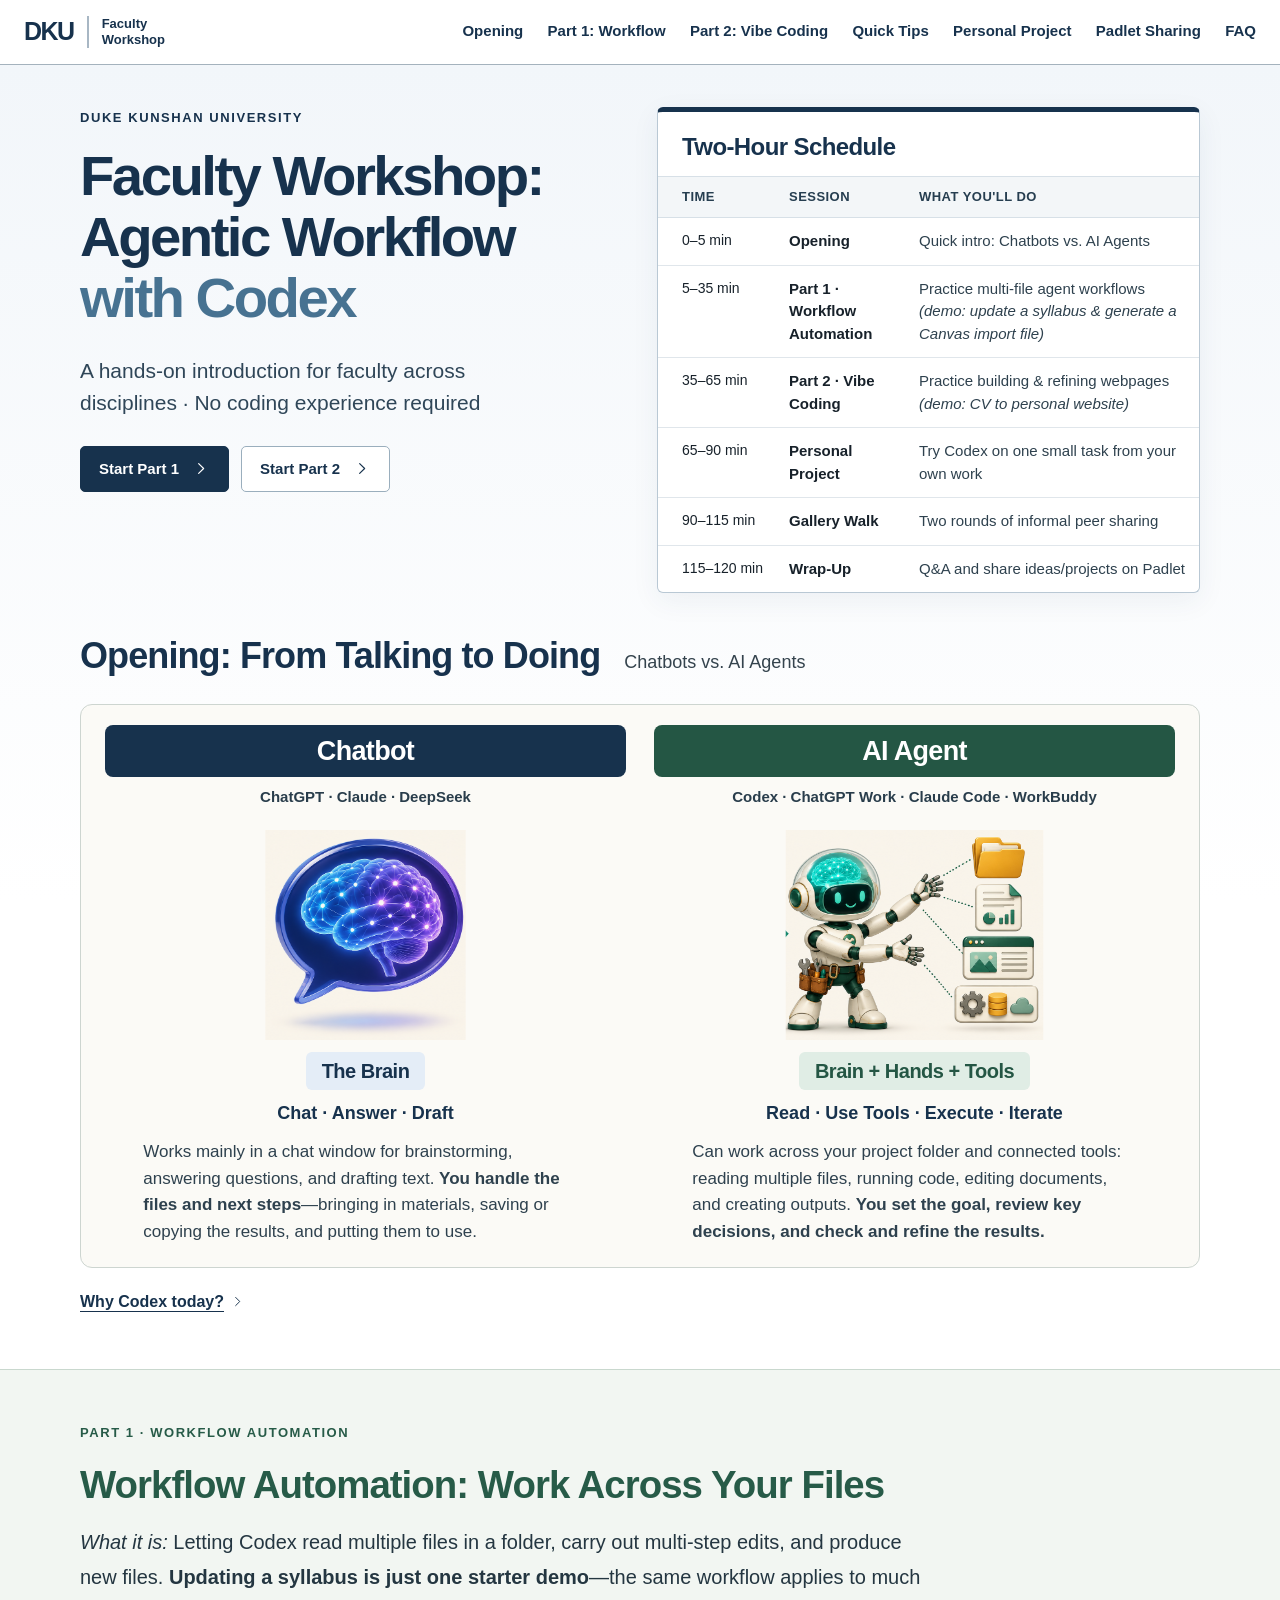
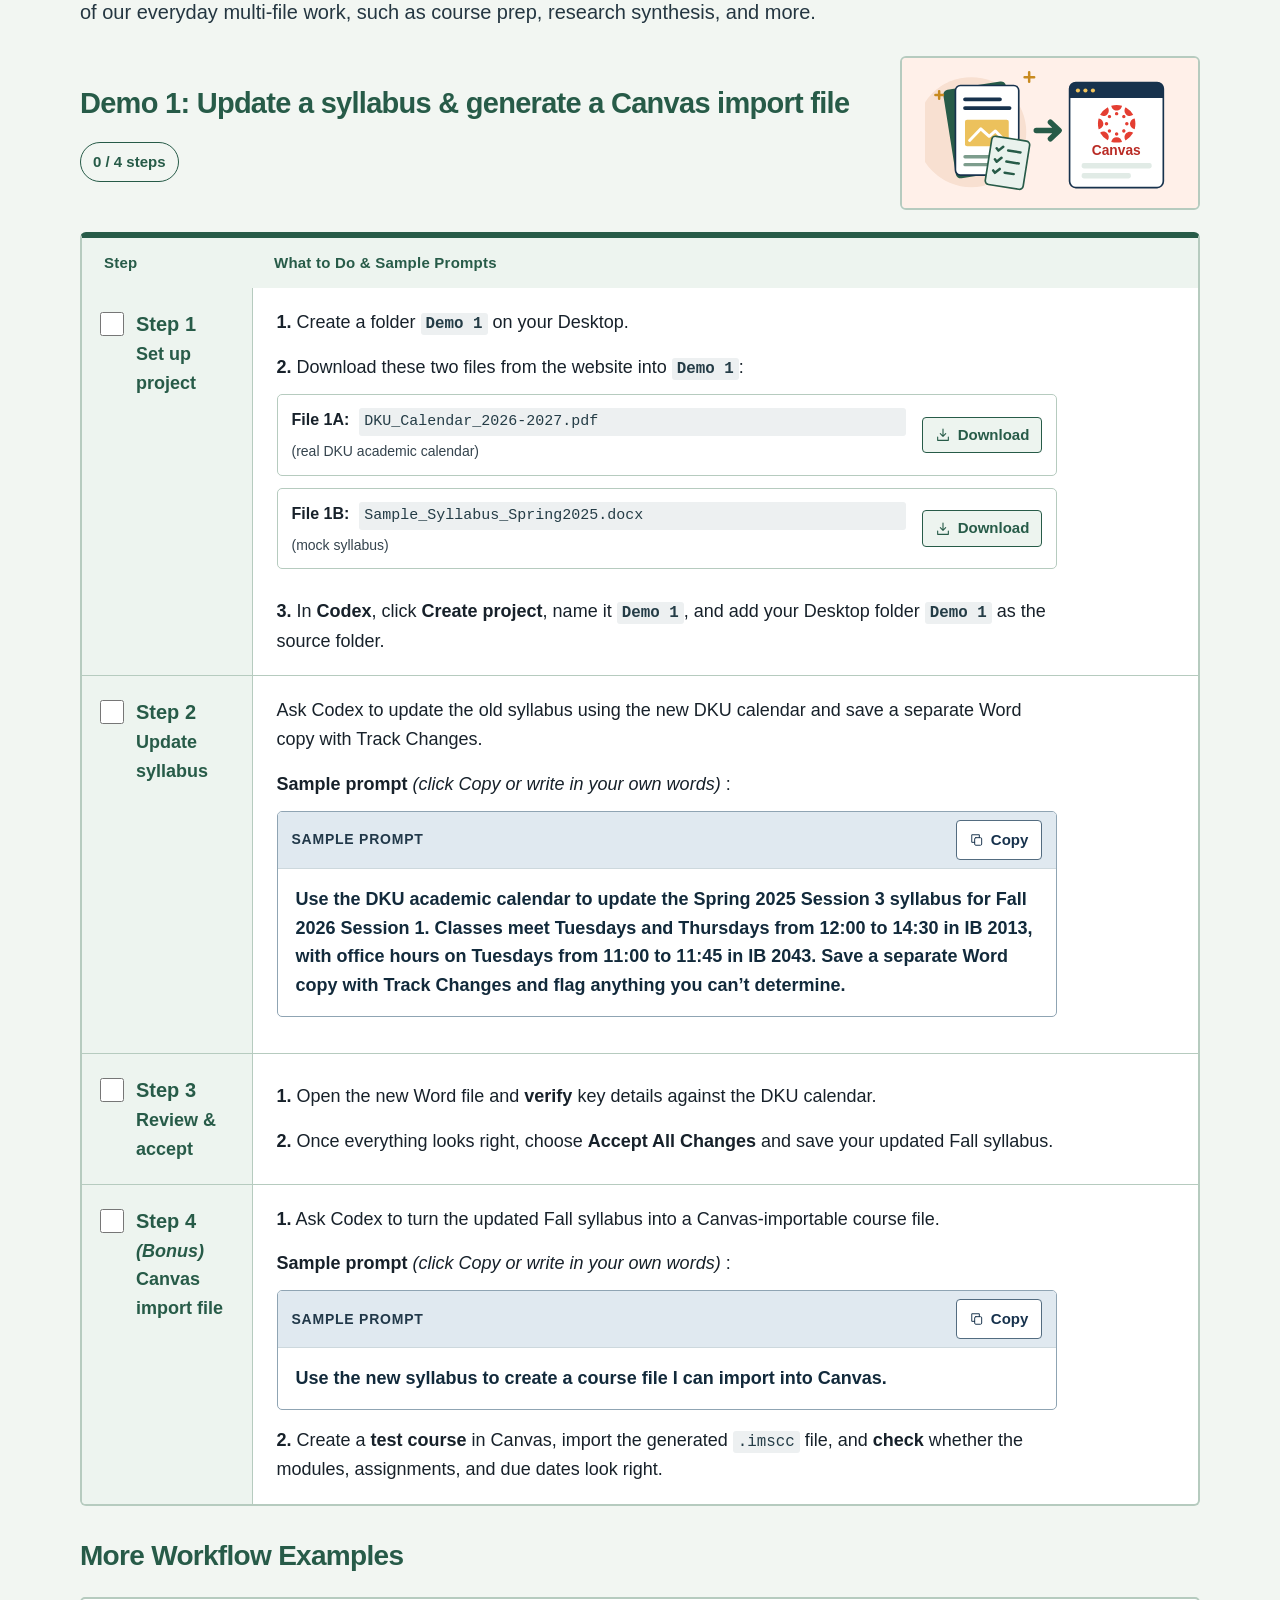
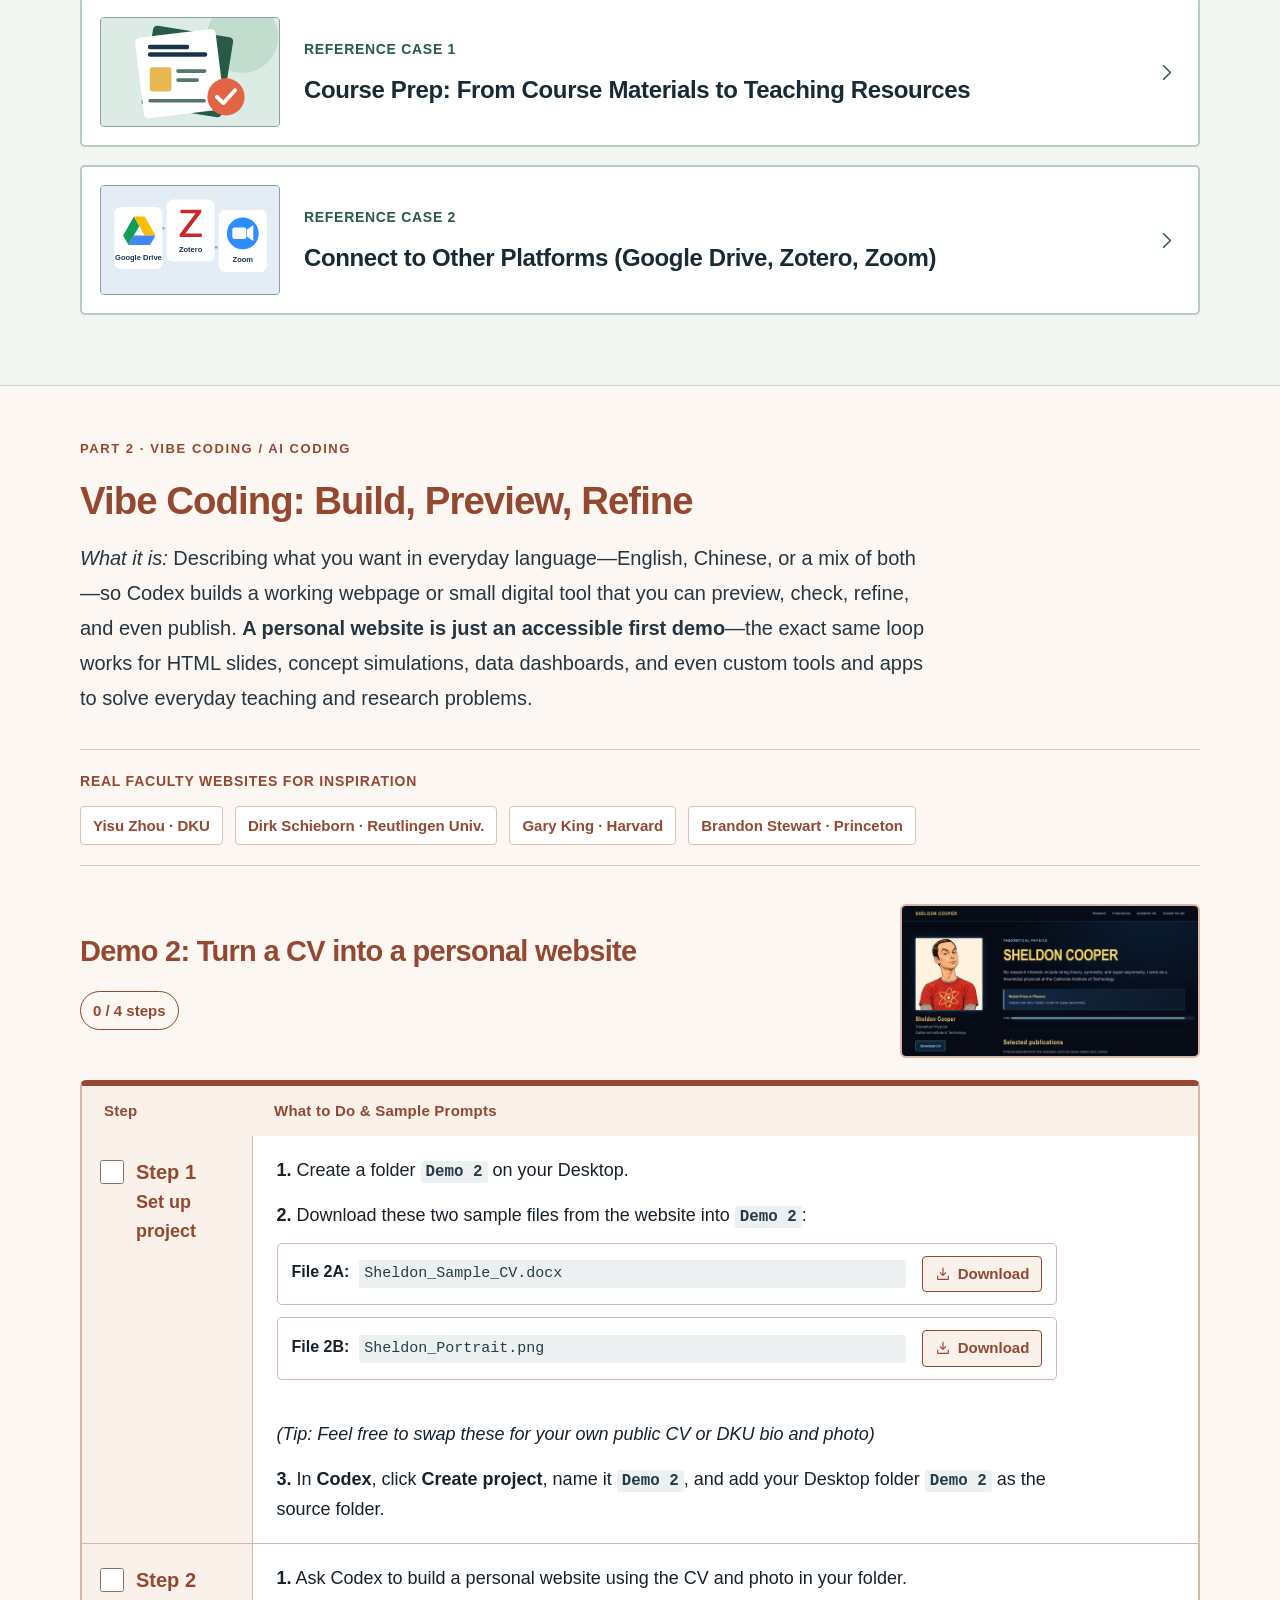
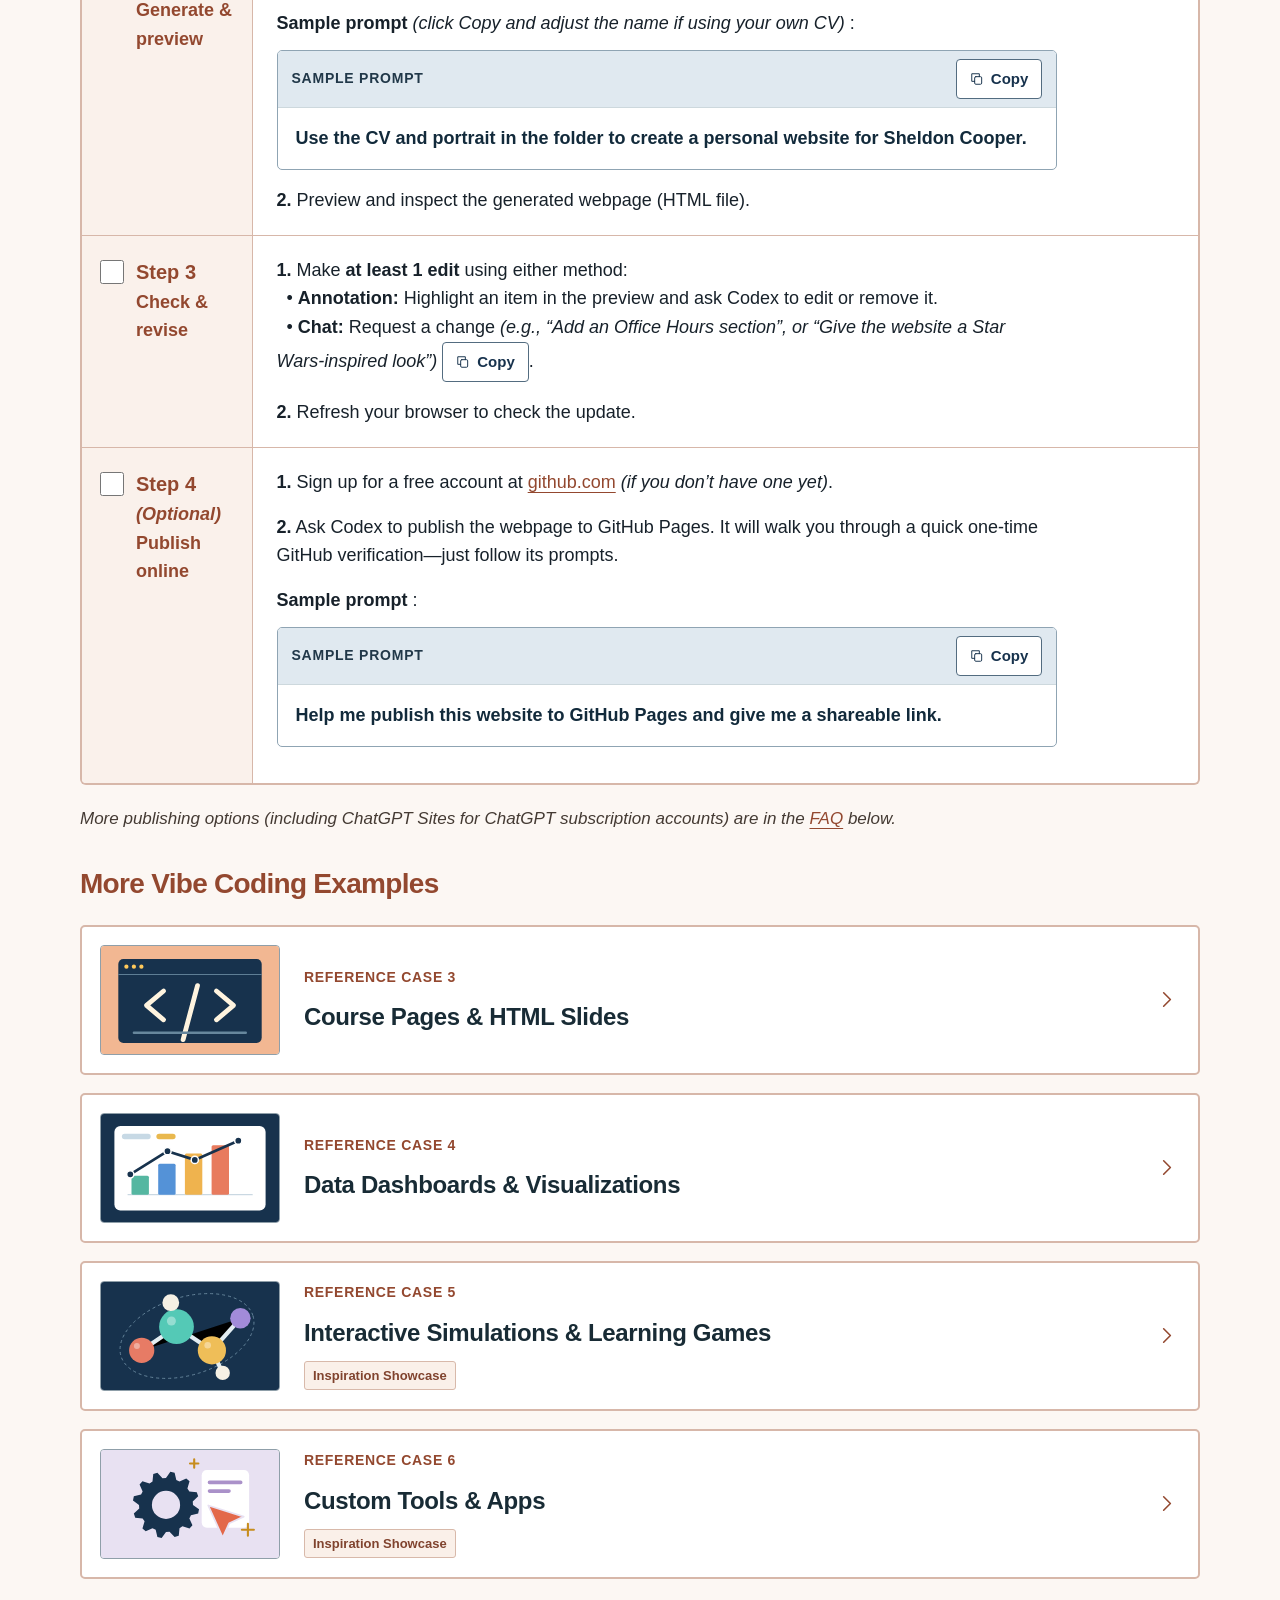
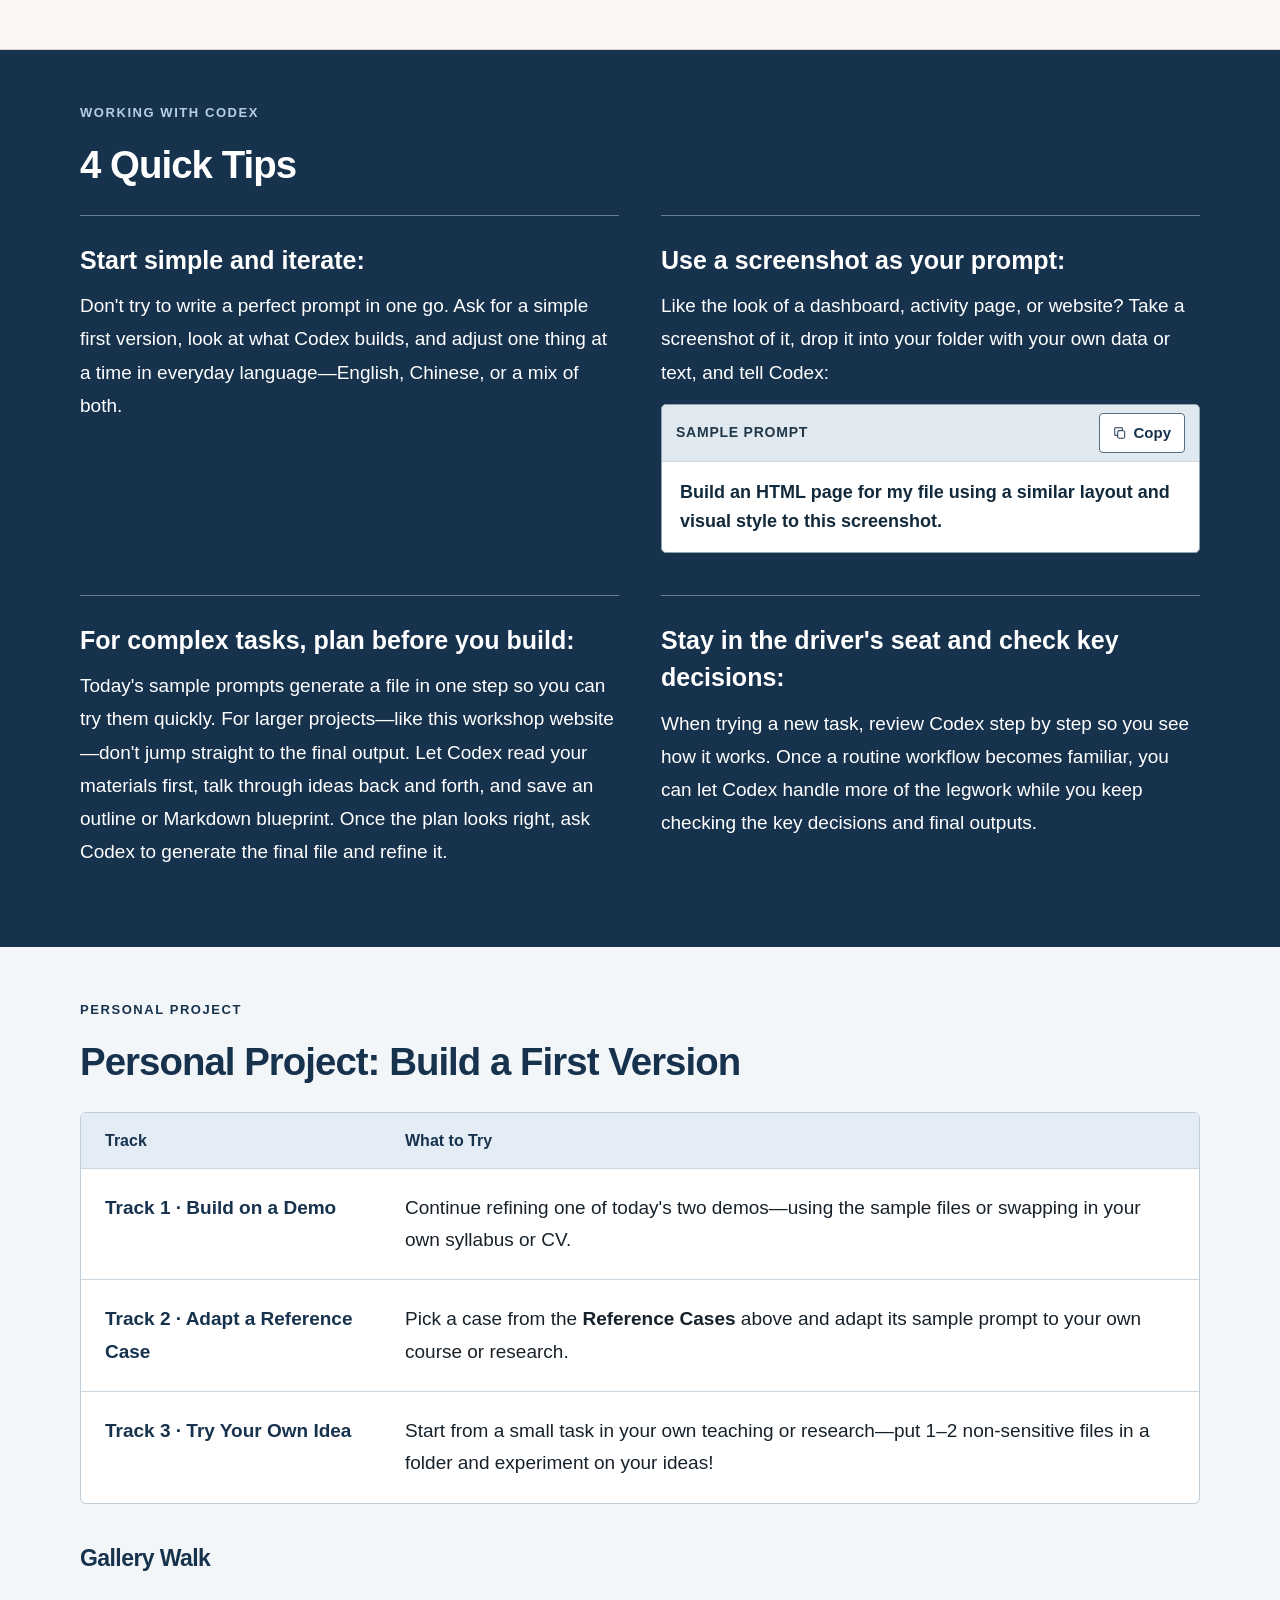
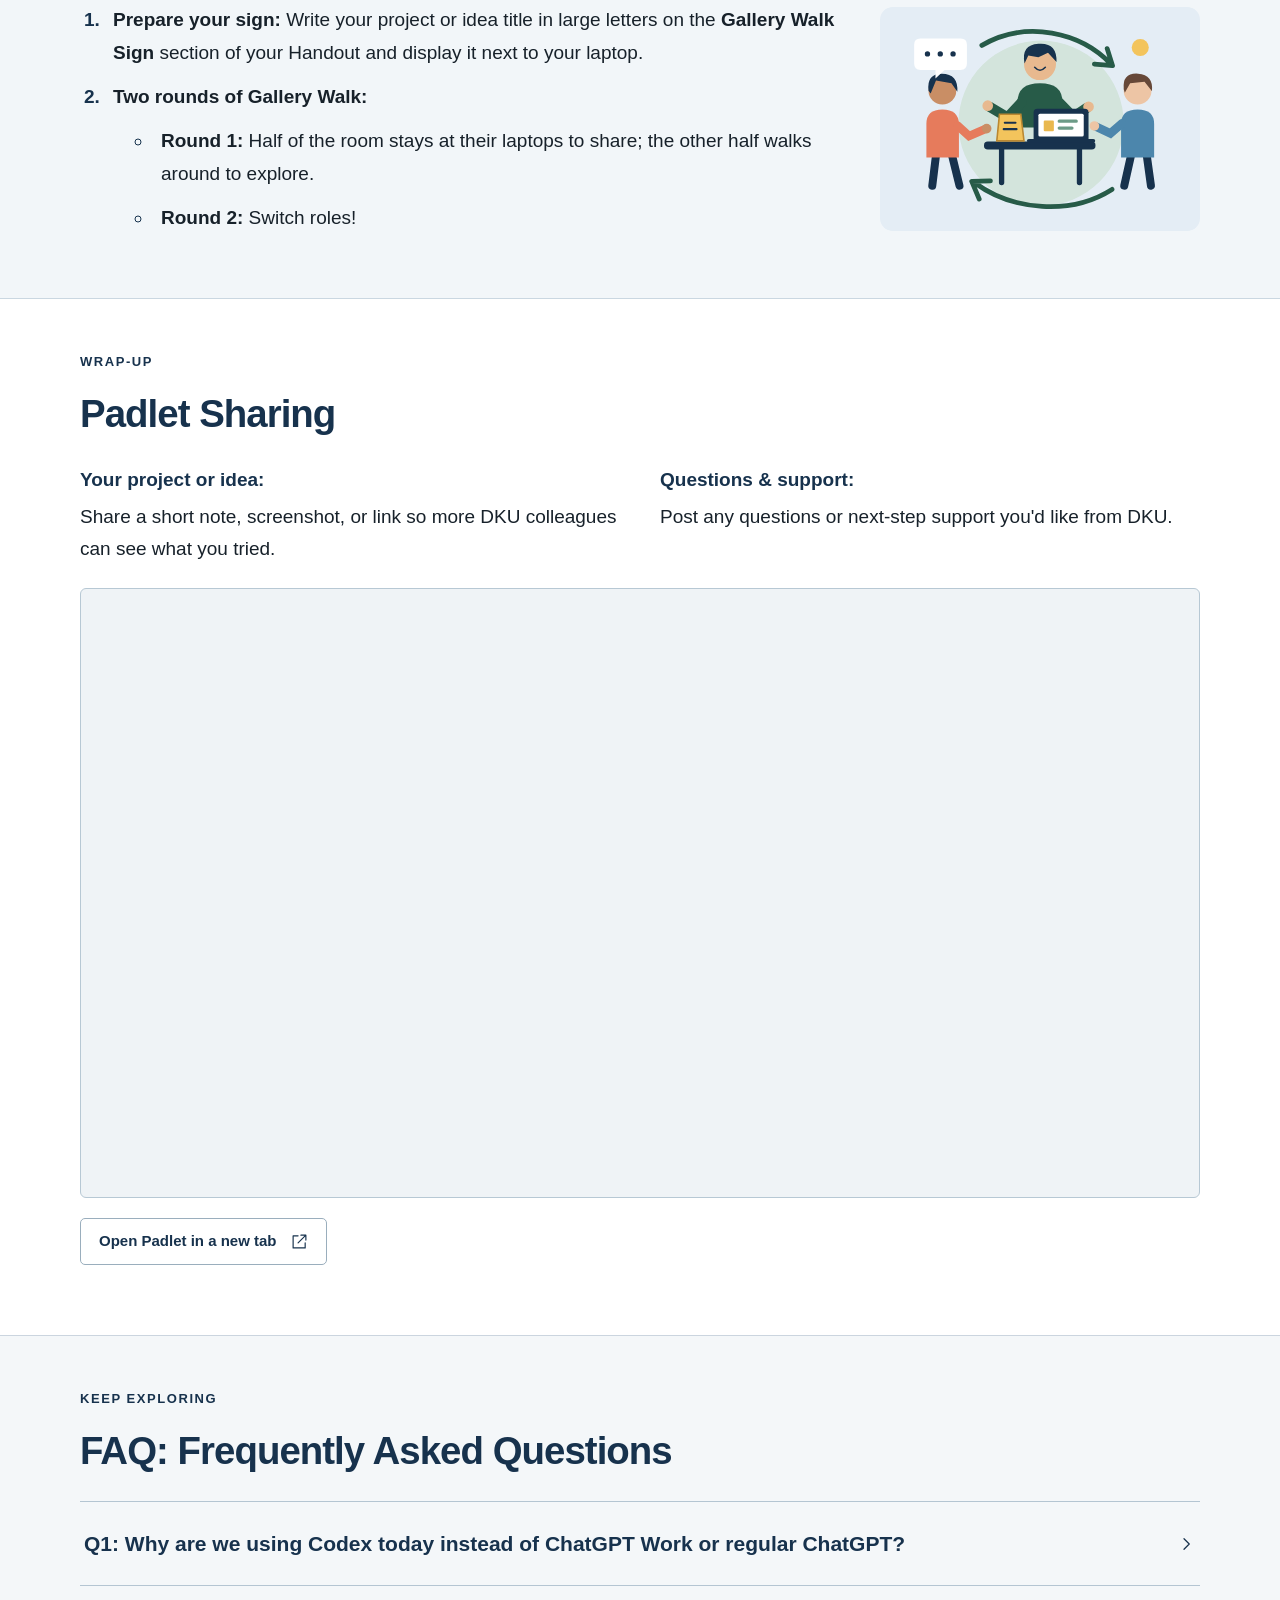
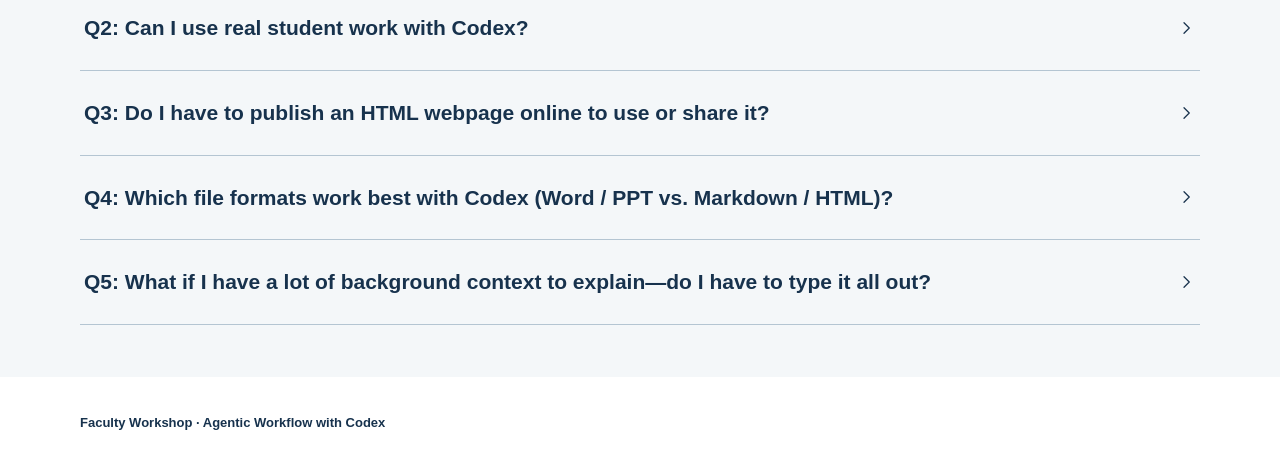
==== index.html @ f819b72b "Add workflow example visual cues and Chinese dictation tool names" ====
<!doctype html><html lang="en"><head><meta charset="utf-8"><meta name="viewport" content="width=device-width,initial-scale=1"><meta name="color-scheme" content="light"><title>Faculty Workshop: Agentic Workflow with Codex</title><link rel="stylesheet" href="styles.css?v=opening-spacing-1"><script src="downloads.js?v=3" defer></script><script src="app.js?v=downloads-3" defer></script></head><body><a class="skip-link" href="#main">Skip to content</a><header class="site-header"><div class="nav-inner"><a class="wordmark" href="index.html"><span class="wordmark-symbol" aria-hidden="true">DKU</span><span>Faculty<br>Workshop</span></a><nav aria-label="Workshop sections"><a href="#opening">Opening</a><a href="#part1">Part 1: Workflow</a><a href="#part2">Part 2: Vibe Coding</a><a href="#tips">Quick Tips</a><a href="#project">Personal Project</a><a href="#padlet">Padlet Sharing</a><a href="#faq">FAQ</a></nav></div></header><main id="main"><section id="opening" class="opening section"><div class="container"><div class="hero"><div><p class="eyebrow">Duke Kunshan University</p><h1>Faculty Workshop:<br>Agentic Workflow<br><span>with Codex</span></h1><p class="hero-subtitle">A hands-on introduction for faculty across disciplines · No coding experience required</p><div class="hero-actions"><a class="button" href="#part1">Start Part 1 <svg class="icon " viewBox="0 0 24 24" fill="none" stroke="currentColor" stroke-width="1.65" stroke-linecap="round" stroke-linejoin="round" aria-hidden="true"><path d="m8 5 7 7-7 7"/></svg></a><a class="button button-secondary" href="#part2">Start Part 2 <svg class="icon " viewBox="0 0 24 24" fill="none" stroke="currentColor" stroke-width="1.65" stroke-linecap="round" stroke-linejoin="round" aria-hidden="true"><path d="m8 5 7 7-7 7"/></svg></a></div></div><aside class="schedule-card"><h2>Two-Hour Schedule</h2><div class="table-scroll"><table>
<thead>
<tr>
<th align="left">Time</th>
<th align="left">Session</th>
<th align="left">What You&#39;ll Do</th>
</tr>
</thead>
<tbody><tr>
<td align="left">0–5 min</td>
<td align="left">Opening</td>
<td align="left">Quick intro: Chatbots vs. AI Agents</td>
</tr>
<tr>
<td align="left">5–35 min</td>
<td align="left"><strong>Part 1 · Workflow Automation</strong></td>
<td align="left">Practice multi-file agent workflows <em>(demo: update a syllabus &amp; generate a Canvas import file)</em></td>
</tr>
<tr>
<td align="left">35–65 min</td>
<td align="left"><strong>Part 2 · Vibe Coding</strong></td>
<td align="left">Practice building &amp; refining webpages <em>(demo: CV to personal website)</em></td>
</tr>
<tr>
<td align="left">65–90 min</td>
<td align="left"><strong>Personal Project</strong></td>
<td align="left">Try Codex on one small task from your own work</td>
</tr>
<tr>
<td align="left">90–115 min</td>
<td align="left"><strong>Gallery Walk</strong></td>
<td align="left">Two rounds of informal peer sharing</td>
</tr>
<tr>
<td align="left">115–120 min</td>
<td align="left"><strong>Wrap-Up</strong></td>
<td align="left">Q&amp;A and share ideas/projects on Padlet</td>
</tr>
</tbody></table>
</div></aside></div><div class="opening-concept"><div class="heading-line"><h2>Opening: From Talking to Doing</h2><span>Chatbots vs. AI Agents</span></div><figure class="agent-comparison">
  <div class="comparison-columns">
    <div class="comparison-column comparison-chatbot">
      <h3>Chatbot</h3>
      <p class="comparison-products">ChatGPT · Claude · DeepSeek</p>
      <svg class="comparison-art" viewBox="30 150 620 650" role="img" aria-label="A glowing brain inside a chat bubble"><defs><clipPath id="chatbot-art-crop"><rect x="30" y="150" width="620" height="650"/></clipPath></defs><image href="assets/chatbot-agent-comparison.png" width="1774" height="887" clip-path="url(#chatbot-art-crop)"/></svg>
      <h4>The Brain</h4>
      <p class="comparison-actions">Chat · Answer · Draft</p>
      <p class="comparison-description">Works mainly in a chat window for brainstorming, answering questions, and drafting text. <strong>You handle the files and next steps</strong>—bringing in materials, saving or copying the results, and putting them to use.</p>
    </div>
    <div class="comparison-column comparison-agent">
      <h3>AI Agent</h3>
      <p class="comparison-products">Codex · ChatGPT Work · Claude Code · WorkBuddy</p>
      <svg class="comparison-art" viewBox="825 65 920 750" role="img" aria-label="An AI agent reaching for folders, documents, webpages, and tools"><defs><clipPath id="agent-art-crop"><rect x="825" y="65" width="920" height="750"/></clipPath></defs><image href="assets/chatbot-agent-comparison.png" width="1774" height="887" clip-path="url(#agent-art-crop)"/></svg>
      <h4>Brain + Hands + Tools</h4>
      <p class="comparison-actions">Read · Use Tools · Execute · Iterate</p>
      <p class="comparison-description">Can work across your project folder and connected tools: reading multiple files, running code, editing documents, and creating outputs. <strong>You set the goal, review key decisions, and check and refine the results.</strong></p>
    </div>
  </div>
</figure><a class="text-link" href="#faq-q1" data-open="faq-q1">Why Codex today? <svg class="icon " viewBox="0 0 24 24" fill="none" stroke="currentColor" stroke-width="1.65" stroke-linecap="round" stroke-linejoin="round" aria-hidden="true"><path d="m8 5 7 7-7 7"/></svg></a></div></div></section>
<section id="part1" class="section part-one"><div class="container"><div class="section-header"><p class="eyebrow">Part 1 · Workflow Automation</p><h2>Workflow Automation: Work Across Your Files</h2><div class="section-description"><p><em>What it is:</em> Letting Codex read multiple files in a folder, carry out multi-step edits, and produce new files. <strong>Updating a syllabus is just one starter demo</strong>—the same workflow applies to much of our everyday multi-file work, such as course prep, research synthesis, and more.</p>
</div></div><div class="demo-intro"><div class="demo-heading"><h3>Demo 1: Update a syllabus &amp; generate a Canvas import file</h3><span class="step-count" data-counter="1">0 / 4 steps</span></div><figure class="demo-preview"><img src="assets/topic-canvas.svg" alt="Generate course materials and update them in Canvas" loading="lazy"></figure></div><div class="demo-table-wrap"><table class="demo-table"><thead><tr><th scope="col">Step</th><th scope="col">What to Do &amp; Sample Prompts</th></tr></thead><tbody><tr><th scope="row"><label class="step-check" for="demo-1-step-1"><input type="checkbox" id="demo-1-step-1" data-step="demo-1-step-1"><span><strong>Step 1</strong><br>Set up project</span></label></th><td><div class="step-instructions"><strong>1.</strong> Create a folder <strong><code>Demo 1</code></strong> on your Desktop.<span class="instruction-gap" aria-hidden="true"></span><strong>2.</strong> Download these two files from the website into <strong><code>Demo 1</code></strong>:<span class="download-item"><span class="download-file"><strong>File 1A:</strong><code class="filename">DKU_Calendar_2026-2027.pdf</code><em>(real DKU academic calendar)</em></span><a class="download" href="files/DKU_Calendar_2026-2027.pdf" download="DKU_Calendar_2026-2027.pdf"><svg class="icon " viewBox="0 0 24 24" fill="none" stroke="currentColor" stroke-width="1.65" stroke-linecap="round" stroke-linejoin="round" aria-hidden="true"><path d="M12 3v11m-4-4 4 4 4-4M4 15v5h16v-5"/></svg><span>Download</span></a></span><span class="download-item"><span class="download-file"><strong>File 1B:</strong><code class="filename">Sample_Syllabus_Spring2025.docx</code><em>(mock syllabus)</em></span><a class="download" href="files/Sample_Syllabus_Spring2025.docx" download="Sample_Syllabus_Spring2025.docx"><svg class="icon " viewBox="0 0 24 24" fill="none" stroke="currentColor" stroke-width="1.65" stroke-linecap="round" stroke-linejoin="round" aria-hidden="true"><path d="M12 3v11m-4-4 4 4 4-4M4 15v5h16v-5"/></svg><span>Download</span></a></span><span class="instruction-gap" aria-hidden="true"></span><strong>3.</strong> In <strong>Codex</strong>, click <strong>Create project</strong>, name it <strong><code>Demo 1</code></strong>, and add your Desktop folder <strong><code>Demo 1</code></strong> as the source folder.</div></td></tr><tr><th scope="row"><label class="step-check" for="demo-1-step-2"><input type="checkbox" id="demo-1-step-2" data-step="demo-1-step-2"><span><strong>Step 2</strong><br>Update syllabus</span></label></th><td><div class="step-instructions">Ask Codex to update the old syllabus using the new DKU calendar and save a separate Word copy with Track Changes.<span class="instruction-gap" aria-hidden="true"></span><strong>Sample prompt</strong> <em>(click Copy or write in your own words)</em> :<br><div class="prompt-box"><div class="prompt-head"><span>Sample prompt</span><button class="copy-button" type="button" data-copy="Use the DKU academic calendar to update the Spring 2025 Session 3 syllabus for Fall 2026 Session 1. Classes meet Tuesdays and Thursdays from 12:00 to 14:30 in IB 2013, with office hours on Tuesdays from 11:00 to 11:45 in IB 2043. Save a separate Word copy with Track Changes and flag anything you can’t determine." aria-label="Copy prompt"><svg class="icon " viewBox="0 0 24 24" fill="none" stroke="currentColor" stroke-width="1.65" stroke-linecap="round" stroke-linejoin="round" aria-hidden="true"><rect x="8" y="8" width="12" height="13" rx="2"/><path d="M16 8V3H3v13h5"/></svg><span>Copy</span></button></div><pre><code>Use the DKU academic calendar to update the Spring 2025 Session 3 syllabus for Fall 2026 Session 1. Classes meet Tuesdays and Thursdays from 12:00 to 14:30 in IB 2013, with office hours on Tuesdays from 11:00 to 11:45 in IB 2043. Save a separate Word copy with Track Changes and flag anything you can’t determine.</code></pre></div></div></td></tr><tr><th scope="row"><label class="step-check" for="demo-1-step-3"><input type="checkbox" id="demo-1-step-3" data-step="demo-1-step-3"><span><strong>Step 3</strong><br>Review &amp; accept</span></label></th><td><div class="step-instructions"><strong>1.</strong> Open the new Word file and <strong>verify</strong> key details against the DKU calendar.<span class="instruction-gap" aria-hidden="true"></span><strong>2.</strong> Once everything looks right, choose <strong>Accept All Changes</strong> and save your updated Fall syllabus.</div></td></tr><tr><th scope="row"><label class="step-check" for="demo-1-step-4"><input type="checkbox" id="demo-1-step-4" data-step="demo-1-step-4"><span><strong>Step 4</strong><br><em>(Bonus)</em><br>Canvas import file</span></label></th><td><div class="step-instructions"><strong>1.</strong> Ask Codex to turn the updated Fall syllabus into a Canvas-importable course file.<span class="instruction-gap" aria-hidden="true"></span><strong>Sample prompt</strong> <em>(click Copy or write in your own words)</em> :<br><div class="prompt-box"><div class="prompt-head"><span>Sample prompt</span><button class="copy-button" type="button" data-copy="Use the new syllabus to create a course file I can import into Canvas." aria-label="Copy prompt"><svg class="icon " viewBox="0 0 24 24" fill="none" stroke="currentColor" stroke-width="1.65" stroke-linecap="round" stroke-linejoin="round" aria-hidden="true"><rect x="8" y="8" width="12" height="13" rx="2"/><path d="M16 8V3H3v13h5"/></svg><span>Copy</span></button></div><pre><code>Use the new syllabus to create a course file I can import into Canvas.</code></pre></div><strong>2.</strong> Create a <strong>test course</strong> in Canvas, import the generated <code>.imscc</code> file, and <strong>check</strong> whether the modules, assignments, and due dates look right.</div></td></tr></tbody></table></div><div class="references"><h3>More Workflow Examples</h3><details class="reference-case" id="reference-1"><summary><span class="case-thumbnail"><img src="assets/topic-preparation.svg" alt="Course preparation and teaching materials" loading="lazy"></span><span class="case-summary-copy"><span class="case-index">Reference Case 1</span><span class="case-title">Course Prep: From Course Materials to Teaching Resources</span></span><svg class="icon case-chevron" viewBox="0 0 24 24" fill="none" stroke="currentColor" stroke-width="1.65" stroke-linecap="round" stroke-linejoin="round" aria-hidden="true"><path d="m8 5 7 7-7 7"/></svg></summary><div class="case-content"><div class="case-block"><h4>What it does</h4><p>Use your existing course files (syllabus, readings, lecture notes) in one folder to draft ready-to-edit teaching materials—such as assignment sheets, grading rubrics, study guides, or multi-version case materials.</p>
</div><div class="quick-demo"><h4>Try a quick demo</h4><p class="practice-description"><em>(draft an assignment sheet &amp; rubric from a syllabus)</em></p><ol class="practice-steps"><li><p>Put your own syllabus in a Codex project folder — <strong>or download our mock syllabus directly:</strong> <span class="download-item"><span class="download-file"><strong>File 1B:</strong><code class="filename">Sample_Syllabus_Spring2025.docx</code></span><a class="download" href="files/Sample_Syllabus_Spring2025.docx" download="Sample_Syllabus_Spring2025.docx"><svg class="icon " viewBox="0 0 24 24" fill="none" stroke="currentColor" stroke-width="1.65" stroke-linecap="round" stroke-linejoin="round" aria-hidden="true"><path d="M12 3v11m-4-4 4 4 4-4M4 15v5h16v-5"/></svg><span>Download</span></a></span></p>
</li><li><p>Send the sample prompt below to generate a 1-page Word assignment sheet and grading rubric:</p>
<div class="prompt-box"><div class="prompt-head"><span>Sample prompt</span><button class="copy-button" type="button" data-copy="Read the syllabus in this folder. Draft a 1-page student assignment sheet and a clear grading rubric in Word for the &quot;Evidence Audit&quot; assignment." aria-label="Copy prompt"><svg class="icon " viewBox="0 0 24 24" fill="none" stroke="currentColor" stroke-width="1.65" stroke-linecap="round" stroke-linejoin="round" aria-hidden="true"><rect x="8" y="8" width="12" height="13" rx="2"/><path d="M16 8V3H3v13h5"/></svg><span>Copy</span></button></div><pre><code>Read the syllabus in this folder. Draft a 1-page student assignment sheet and a clear grading rubric in Word for the &quot;Evidence Audit&quot; assignment.</code></pre></div>
</li><li><p>Open the Word file and check whether the instructions and grading criteria fit your course.</p>
</li></ol></div><div class="case-block examples"><h4>More examples to explore</h4><ul>
<li class="example-with-image"><div class="example-text"><a href="https://ctl.dukekunshan.edu.cn/programs/faculty-learning-community/2025-program/member-reflection-zheng">DKU CTL · Changcheng Zheng (Physics)</a> — Took existing PHYS 121/201 homework problems and used ChatGPT to rewrite them with built-in hints and step-by-step scaffolding so students try solving problems first (shows before/after versions).</div><figure class="example-image"><img src="assets/examples/physics-scaffolding.svg" alt="Physics problems with step-by-step scaffolding" loading="lazy" decoding="async"></figure></li>
<li class="example-with-image"><div class="example-text"><a href="https://learning.northeastern.edu/ai-gallery-post-personalization-at-scale-ai-generated-case-study-simulations/">Northeastern · Personalized Case Study Simulations</a> — Adapted the same project assignment into different industry scenarios (construction, fashion, etc.) with matching weekly updates.</div><figure class="example-image"><img src="assets/examples/industry-case-scenarios.svg" alt="One assignment adapted to different industry scenarios" loading="lazy" decoding="async"></figure></li>
<li class="example-with-image"><div class="example-text"><a href="https://thinkingwithagents.github.io/webinar-jun2026/twa-teaching-deck-erkmen.pdf">University of Vermont · Lecture Builder Skill</a> — An advanced example of turning a multi-step prep workflow (papers → notes, slides, discussion questions, exam items) into a reusable Agent Skill.</div><figure class="example-image"><img src="assets/examples/reusable-prep-workflow.svg" alt="A reusable workflow for preparing teaching materials" loading="lazy" decoding="async"></figure></li>
</ul>
</div></div></details><details class="reference-case" id="reference-2"><summary><span class="case-thumbnail"><img src="assets/topic-platforms.svg" alt="Google Drive, Zotero and Zoom" loading="lazy"></span><span class="case-summary-copy"><span class="case-index">Reference Case 2</span><span class="case-title">Connect to Other Platforms (Google Drive, Zotero, Zoom)</span></span><svg class="icon case-chevron" viewBox="0 0 24 24" fill="none" stroke="currentColor" stroke-width="1.65" stroke-linecap="round" stroke-linejoin="round" aria-hidden="true"><path d="m8 5 7 7-7 7"/></svg></summary><div class="case-content"><div class="case-block"><h4>What it does</h4><p>Use Codex plugins/connectors to work directly with external platforms—such as Google Drive, Zotero, or Zoom—so Codex can read existing cloud files, synthesize information, and write new documents back to a shared workspace.</p>
</div><div class="quick-demo"><h4>Try a quick demo</h4><p class="practice-description"><em>(summarize 3 shared meeting notes in Google Drive and write back an action tracker)</em></p><ol class="practice-steps"><li><p>Connect <strong>Google Drive</strong> in Codex (under <em><strong>Plugins</strong></em>).</p>
</li><li><p>Send the sample prompt below so Codex reads the 3 notes in this shared Google Drive folder (<a href="https://drive.google.com/drive/folders/1HuGfgmu8g5vWAd4nDNXel3etAXERxkOk">DKU Faculty AI Workshop - Google Drive Case</a>) and creates a new summary Doc inside the <code>Outputs</code> subfolder:</p>
<div class="prompt-box"><div class="prompt-head"><span>Sample prompt</span><button class="copy-button" type="button" data-copy="Read the 3 meeting notes in this shared Google Drive folder (https://drive.google.com/drive/folders/1HuGfgmu8g5vWAd4nDNXel3etAXERxkOk). Summarize the key decisions, open questions, and action items by owner, then save a new Google Doc named &quot;Action_Tracker_[YourName]&quot; inside its &quot;Outputs&quot; subfolder. Do not modify any existing files." aria-label="Copy prompt"><svg class="icon " viewBox="0 0 24 24" fill="none" stroke="currentColor" stroke-width="1.65" stroke-linecap="round" stroke-linejoin="round" aria-hidden="true"><rect x="8" y="8" width="12" height="13" rx="2"/><path d="M16 8V3H3v13h5"/></svg><span>Copy</span></button></div><pre><code>Read the 3 meeting notes in this shared Google Drive folder (https://drive.google.com/drive/folders/1HuGfgmu8g5vWAd4nDNXel3etAXERxkOk). Summarize the key decisions, open questions, and action items by owner, then save a new Google Doc named &quot;Action_Tracker_[YourName]&quot; inside its &quot;Outputs&quot; subfolder. Do not modify any existing files.</code></pre></div>
</li><li><p>Open your new Doc in <code>Outputs</code> and check the file you produced.</p>
</li></ol></div><div class="case-block examples"><h4>More examples to explore</h4><ul>
<li class="example-with-image"><div class="example-text"><strong>Zoom plugin</strong> — Summarize non-sensitive meeting transcripts into key decisions and follow-up actions.</div><figure class="example-image"><img src="assets/examples/zoom-meeting-actions.svg" alt="Zoom meeting transcripts turned into action items" loading="lazy" decoding="async"></figure></li>
<li class="example-with-image"><div class="example-text"><strong>Zotero plugin</strong> — Query, organize, or summarize items from your reference library.</div><figure class="example-image"><img src="assets/examples/zotero-reference-library.svg" alt="Searching and organizing a Zotero reference library" loading="lazy" decoding="async"></figure></li>
</ul>
</div></div></details></div></div></section>
<section id="part2" class="section part-two"><div class="container"><div class="section-header"><p class="eyebrow">Part 2 · Vibe Coding / AI coding</p><h2>Vibe Coding: Build, Preview, Refine</h2><div class="section-description"><p><em>What it is:</em> Describing what you want in everyday language—English, Chinese, or a mix of both—so Codex builds a working webpage or small digital tool that you can preview, check, refine, and even publish. <strong>A personal website is just an accessible first demo</strong>—the exact same loop works for HTML slides, concept simulations, data dashboards, and even custom tools and apps to solve everyday teaching and research problems.</p>
</div></div><div class="inspiration"><span>Real Faculty Websites for Inspiration</span><div><a href="https://zhouyisu.org/">Yisu Zhou · DKU</a><a href="https://schieborn.de/en/">Dirk Schieborn · Reutlingen Univ.</a><a href="https://gking.harvard.edu/">Gary King · Harvard</a><a href="https://brandonstewart.org/">Brandon Stewart · Princeton</a></div></div><div class="demo-intro"><div class="demo-heading"><h3>Demo 2: Turn a CV into a personal website</h3><span class="step-count" data-counter="2">0 / 4 steps</span></div><figure class="demo-preview"><img src="assets/demo-personal-site.jpg" alt="Sheldon Cooper personal website" loading="lazy"></figure></div><div class="demo-table-wrap"><table class="demo-table"><thead><tr><th scope="col">Step</th><th scope="col">What to Do &amp; Sample Prompts</th></tr></thead><tbody><tr><th scope="row"><label class="step-check" for="demo-2-step-1"><input type="checkbox" id="demo-2-step-1" data-step="demo-2-step-1"><span><strong>Step 1</strong><br>Set up project</span></label></th><td><div class="step-instructions"><strong>1.</strong> Create a folder <strong><code>Demo 2</code></strong> on your Desktop.<span class="instruction-gap" aria-hidden="true"></span><strong>2.</strong> Download these two sample files from the website into <strong><code>Demo 2</code></strong>:<span class="download-item"><span class="download-file"><strong>File 2A:</strong><code class="filename">Sheldon_Sample_CV.docx</code></span><a class="download" href="files/Sheldon_Sample_CV.docx" download="Sheldon_Sample_CV.docx"><svg class="icon " viewBox="0 0 24 24" fill="none" stroke="currentColor" stroke-width="1.65" stroke-linecap="round" stroke-linejoin="round" aria-hidden="true"><path d="M12 3v11m-4-4 4 4 4-4M4 15v5h16v-5"/></svg><span>Download</span></a></span><span class="download-item"><span class="download-file"><strong>File 2B:</strong><code class="filename">Sheldon_Portrait.png</code></span><a class="download" href="files/Sheldon_Portrait.png" download="Sheldon_Portrait.png"><svg class="icon " viewBox="0 0 24 24" fill="none" stroke="currentColor" stroke-width="1.65" stroke-linecap="round" stroke-linejoin="round" aria-hidden="true"><path d="M12 3v11m-4-4 4 4 4-4M4 15v5h16v-5"/></svg><span>Download</span></a></span><br><em>(Tip: Feel free to swap these for your own public CV or DKU bio and photo)</em><span class="instruction-gap" aria-hidden="true"></span><strong>3.</strong> In <strong>Codex</strong>, click <strong>Create project</strong>, name it <strong><code>Demo 2</code></strong>, and add your Desktop folder <strong><code>Demo 2</code></strong> as the source folder.</div></td></tr><tr><th scope="row"><label class="step-check" for="demo-2-step-2"><input type="checkbox" id="demo-2-step-2" data-step="demo-2-step-2"><span><strong>Step 2</strong><br>Generate &amp; preview</span></label></th><td><div class="step-instructions"><strong>1.</strong> Ask Codex to build a personal website using the CV and photo in your folder.<span class="instruction-gap" aria-hidden="true"></span><strong>Sample prompt</strong> <em>(click Copy and adjust the name if using your own CV)</em> :<br><div class="prompt-box"><div class="prompt-head"><span>Sample prompt</span><button class="copy-button" type="button" data-copy="Use the CV and portrait in the folder to create a personal website for Sheldon Cooper." aria-label="Copy prompt"><svg class="icon " viewBox="0 0 24 24" fill="none" stroke="currentColor" stroke-width="1.65" stroke-linecap="round" stroke-linejoin="round" aria-hidden="true"><rect x="8" y="8" width="12" height="13" rx="2"/><path d="M16 8V3H3v13h5"/></svg><span>Copy</span></button></div><pre><code>Use the CV and portrait in the folder to create a personal website for Sheldon Cooper.</code></pre></div><strong>2.</strong> Preview and inspect the generated webpage (HTML file).</div></td></tr><tr><th scope="row"><label class="step-check" for="demo-2-step-3"><input type="checkbox" id="demo-2-step-3" data-step="demo-2-step-3"><span><strong>Step 3</strong><br>Check &amp; revise</span></label></th><td><div class="step-instructions"><strong>1.</strong> Make <strong>at least 1 edit</strong> using either method:<br>&nbsp;&nbsp;• <strong>Annotation:</strong> Highlight an item in the preview and ask Codex to edit or remove it.<br>&nbsp;&nbsp;• <strong>Chat:</strong> Request a change <em>(e.g., “Add an Office Hours section”, or “Give the website a Star Wars-inspired look”)</em> <button class="copy-button" type="button" data-copy="Give the website a Star Wars-inspired look" aria-label="Copy prompt"><svg class="icon " viewBox="0 0 24 24" fill="none" stroke="currentColor" stroke-width="1.65" stroke-linecap="round" stroke-linejoin="round" aria-hidden="true"><rect x="8" y="8" width="12" height="13" rx="2"/><path d="M16 8V3H3v13h5"/></svg><span>Copy</span></button>.<span class="instruction-gap" aria-hidden="true"></span><strong>2.</strong> Refresh your browser to check the update.</div></td></tr><tr><th scope="row"><label class="step-check" for="demo-2-step-4"><input type="checkbox" id="demo-2-step-4" data-step="demo-2-step-4"><span><strong>Step 4</strong><br><em>(Optional)</em><br>Publish online</span></label></th><td><div class="step-instructions"><strong>1.</strong> Sign up for a free account at <a href="https://github.com">github.com</a> <em>(if you don’t have one yet)</em>.<span class="instruction-gap" aria-hidden="true"></span><strong>2.</strong> Ask Codex to publish the webpage to GitHub Pages. It will walk you through a quick one-time GitHub verification—just follow its prompts.<span class="instruction-gap" aria-hidden="true"></span><strong>Sample prompt</strong> : <div class="prompt-box"><div class="prompt-head"><span>Sample prompt</span><button class="copy-button" type="button" data-copy="Help me publish this website to GitHub Pages and give me a shareable link." aria-label="Copy prompt"><svg class="icon " viewBox="0 0 24 24" fill="none" stroke="currentColor" stroke-width="1.65" stroke-linecap="round" stroke-linejoin="round" aria-hidden="true"><rect x="8" y="8" width="12" height="13" rx="2"/><path d="M16 8V3H3v13h5"/></svg><span>Copy</span></button></div><pre><code>Help me publish this website to GitHub Pages and give me a shareable link.</code></pre></div></div></td></tr></tbody></table></div><p class="publishing-note"><em>More publishing options (including ChatGPT Sites for ChatGPT subscription accounts) are in the <a href="#faq-q3" data-open="faq-q3">FAQ</a> below.</em></p><div class="references"><h3>More Vibe Coding Examples</h3><details class="reference-case" id="reference-3"><summary><span class="case-thumbnail"><img src="assets/topic-slides.svg" alt="HTML course pages and slides" loading="lazy"></span><span class="case-summary-copy"><span class="case-index">Reference Case 3</span><span class="case-title">Course Pages &amp; HTML Slides</span></span><svg class="icon case-chevron" viewBox="0 0 24 24" fill="none" stroke="currentColor" stroke-width="1.65" stroke-linecap="round" stroke-linejoin="round" aria-hidden="true"><path d="m8 5 7 7-7 7"/></svg></summary><div class="case-content"><div class="case-block"><h4>What it does</h4><p>Turn static course materials—such as a syllabus, lesson plans, reading guides, handouts, or resource lists—into a clean webpage or HTML slide deck that students can browse and use without extra logins—<strong>just like this workshop website</strong>.</p>
</div><div class="quick-demo"><h4>Try a quick demo</h4><p class="practice-description"><em>(turn a syllabus + lesson plan into an interactive HTML slide deck for class)</em></p><ol class="practice-steps"><li><p>Put your own syllabus and a 1-page lesson plan into a Codex folder — <strong>or download our mock intro research-methods files:</strong> <span class="download-item"><span class="download-file"><strong>File 1B:</strong><code class="filename">Sample_Syllabus_Spring2025.docx</code></span><a class="download" href="files/Sample_Syllabus_Spring2025.docx" download="Sample_Syllabus_Spring2025.docx"><svg class="icon " viewBox="0 0 24 24" fill="none" stroke="currentColor" stroke-width="1.65" stroke-linecap="round" stroke-linejoin="round" aria-hidden="true"><path d="M12 3v11m-4-4 4 4 4-4M4 15v5h16v-5"/></svg><span>Download</span></a></span><span class="download-item"><span class="download-file"><strong>File 3A:</strong><code class="filename">Sample_Lesson_Plan_Week2.docx</code></span><a class="download" href="files/Sample_Lesson_Plan_Week2.docx" download="Sample_Lesson_Plan_Week2.docx"><svg class="icon " viewBox="0 0 24 24" fill="none" stroke="currentColor" stroke-width="1.65" stroke-linecap="round" stroke-linejoin="round" aria-hidden="true"><path d="M12 3v11m-4-4 4 4 4-4M4 15v5h16v-5"/></svg><span>Download</span></a></span></p>
</li><li><p>Send the sample prompt below to build an HTML slide deck based on the syllabus and the lesson plan:</p>
<div class="prompt-box"><div class="prompt-head"><span>Sample prompt</span><button class="copy-button" type="button" data-copy="Read the syllabus and Week 2 lesson plan in this folder, and create a clean, single-file HTML slide deck for this 75-minute class." aria-label="Copy prompt"><svg class="icon " viewBox="0 0 24 24" fill="none" stroke="currentColor" stroke-width="1.65" stroke-linecap="round" stroke-linejoin="round" aria-hidden="true"><rect x="8" y="8" width="12" height="13" rx="2"/><path d="M16 8V3H3v13h5"/></svg><span>Copy</span></button></div><pre><code>Read the syllabus and Week 2 lesson plan in this folder, and create a clean, single-file HTML slide deck for this 75-minute class.</code></pre></div>
<p class="tip"><strong>Tip:</strong> Like the look of an existing webpage or slide deck? Drop a screenshot of it into the folder and ask Codex to match that visual style.</p></li><li><p>Investigate and refine the HTML slides.</p>
</li></ol></div><div class="case-block examples"><h4>More examples to explore</h4><ul>
<li class="example-with-image"><div class="example-text"><a href="https://lnajman.github.io/math346/slides/week-08.html">Khalifa University · HTML Lecture Slides</a> &amp; <a href="https://lnajman.github.io/math346/index.html">Full Course Website</a> — Browser-based Quarto RevealJS slides and a complete 15-week course hub built with Codex.</div><figure class="example-image"><img src="assets/examples/case-3-example-1.jpg" alt="Screenshot of Khalifa University · HTML Lecture Slides &amp; Full Course Website" loading="lazy" decoding="async"></figure></li>
<li class="example-with-image"><div class="example-text"><a href="https://tjelton.github.io/LLM-Model-Training-Fine-Tuning-Lab/">University of Sydney · Step-by-Step Interactive Lab</a> — Combines visual explainers, short videos, Colab notebooks, and ethics discussion into one guided student lab page.</div><figure class="example-image"><img src="assets/examples/case-3-example-2.jpg" alt="Screenshot of University of Sydney · Step-by-Step Interactive Lab" loading="lazy" decoding="async"></figure></li>
<li class="example-with-image"><div class="example-text"><a href="https://spanish-101-ipa-prep.mgj608062563477.chatgpt.site/">CSU Chico · Spanish 101 Practice Page</a> — Chains reading comprehension, self-check hints, and speaking prep prompts on one webpage.</div><figure class="example-image"><img src="assets/examples/case-3-example-3.jpg" alt="Screenshot of CSU Chico · Spanish 101 Practice Page" loading="lazy" decoding="async"></figure></li>
<li class="example-with-image"><div class="example-text"><a href="https://creativecomputing.gse.harvard.edu/genai/">Harvard GSE · Research Project Hub</a> — Clean public website sharing a research team&#39;s strategies, case studies, and downloadable guides in one place.</div><figure class="example-image"><img src="assets/examples/case-3-example-4.jpg" alt="Screenshot of Harvard GSE · Research Project Hub" loading="lazy" decoding="async"></figure></li>
<li class="example-with-image"><div class="example-text"><strong>This Workshop Website itself</strong> — Built step by step with AI agents: first researching university cases and AI data classification &amp; policies, then iterating on the workshop plan and a written blueprint back and forth before generating the handout and this page.</div><figure class="example-image"><img src="assets/examples/case-3-example-5.jpg" alt="Screenshot of This Workshop Website itself" loading="lazy" decoding="async"></figure></li>
</ul>
</div></div></details><details class="reference-case" id="reference-4"><summary><span class="case-thumbnail"><img src="assets/topic-dashboard.svg" alt="Data dashboards and visualizations" loading="lazy"></span><span class="case-summary-copy"><span class="case-index">Reference Case 4</span><span class="case-title">Data Dashboards &amp; Visualizations</span></span><svg class="icon case-chevron" viewBox="0 0 24 24" fill="none" stroke="currentColor" stroke-width="1.65" stroke-linecap="round" stroke-linejoin="round" aria-hidden="true"><path d="m8 5 7 7-7 7"/></svg></summary><div class="case-content"><div class="case-block"><h4>What it does</h4><p>Turn a public dataset (CSV/Excel) into an interactive browser dashboard where students, collaborators, or readers can filter charts, inspect patterns, and explore findings on their own.</p>
</div><div class="quick-demo"><h4>Try a quick demo</h4><p class="practice-description"><em>(turn a real public AI dataset into an interactive HTML dashboard)</em></p><ol class="practice-steps"><li><p>Put your own small non-sensitive CSV file into a Codex project folder — <strong>or download this real public dataset</strong> <em>(annual AI scholarly publications by country, 2016–2024)</em> into your folder: <span class="download-item"><span class="download-file"><strong>File 4A:</strong><code class="filename">OWID_AI_Scholarly_Publications_by_Country.csv</code></span><a class="download" href="files/OWID_AI_Scholarly_Publications_by_Country.csv" download="OWID_AI_Scholarly_Publications_by_Country.csv"><svg class="icon " viewBox="0 0 24 24" fill="none" stroke="currentColor" stroke-width="1.65" stroke-linecap="round" stroke-linejoin="round" aria-hidden="true"><path d="M12 3v11m-4-4 4 4 4-4M4 15v5h16v-5"/></svg><span>Download</span></a></span></p>
</li><li><p>Send the sample prompt below to build a single-file HTML dashboard:</p>
<div class="prompt-box"><div class="prompt-head"><span>Sample prompt</span><button class="copy-button" type="button" data-copy="Read the CSV file in this folder and build an HTML interactive data dashboard." aria-label="Copy prompt"><svg class="icon " viewBox="0 0 24 24" fill="none" stroke="currentColor" stroke-width="1.65" stroke-linecap="round" stroke-linejoin="round" aria-hidden="true"><rect x="8" y="8" width="12" height="13" rx="2"/><path d="M16 8V3H3v13h5"/></svg><span>Copy</span></button></div><pre><code>Read the CSV file in this folder and build an HTML interactive data dashboard.</code></pre></div>
<p class="tip"><strong>Tip:</strong> Have a specific layout or comparison in mind? Drop in a screenshot of a dashboard style you like, or tell Codex which charts, filters, or comparisons you want to highlight.</p></li><li><p>Open the HTML file in your browser to investigate and refine the dashboard <em>(optional: compare your version with <a href="https://ourworldindata.org/grapher/annual-scholarly-publications-on-artificial-intelligence">Our World in Data&#39;s visualization of this same sample dataset</a> for ideas on what to improve next)</em>.</p>
</li></ol></div><div class="case-block examples"><h4>More examples to explore</h4><ul>
<li class="example-with-image"><div class="example-text"><a href="https://dashboard-starter-with-examples-8c1afe.pages.oit.duke.edu/">Duke University · Interactive Library Data Dashboard</a> — Public library borrowing dataset turned into a filterable dashboard with downloadable source data (<a href="https://analytics-accelerator.colab.duke.edu/session-3-analysis-to-dashboard/static-dashboard-prompts.html">see Duke&#39;s prompts</a>).</div><figure class="example-image"><img src="assets/examples/case-4-example-1.jpg" alt="Screenshot of Duke University · Interactive Library Data Dashboard" loading="lazy" decoding="async"></figure></li>
<li class="example-with-image"><div class="example-text"><a href="https://inequalities.ai/">Oxford · Geographic Bias Dashboard</a> — Interactive companion site letting readers explore a published paper&#39;s findings across countries and cities.</div><figure class="example-image"><img src="assets/examples/case-4-example-2.jpg" alt="Screenshot of Oxford · Geographic Bias Dashboard" loading="lazy" decoding="async"></figure></li>
</ul>
</div></div></details><details class="reference-case" id="reference-5"><summary><span class="case-thumbnail"><img src="assets/topic-simulation.svg" alt="Interactive models and simulations" loading="lazy"></span><span class="case-summary-copy"><span class="case-index">Reference Case 5</span><span class="case-title">Interactive Simulations &amp; Learning Games</span><span class="showcase-tag">Inspiration Showcase</span></span><svg class="icon case-chevron" viewBox="0 0 24 24" fill="none" stroke="currentColor" stroke-width="1.65" stroke-linecap="round" stroke-linejoin="round" aria-hidden="true"><path d="m8 5 7 7-7 7"/></svg></summary><div class="case-content"><div class="case-block"><h4>What it does</h4><p>Turn abstract disciplinary concepts, scientific models, or historical case studies into interactive browser simulations and playful learning games where students adjust parameters, make decisions, and observe consequences—going beyond what static readings or slides can convey.</p>
</div><div class="case-block examples"><h4>Examples to explore</h4><ul>
<li class="example-with-image"><div class="example-text"><a href="https://thinkingwithagents.github.io/webinar-jun2026/supply-demand-explorer.html">University of Vermont · Supply &amp; Demand Explorer</a> — Helps economics students test predictions about cost shifts by adjusting supply and demand curves in real time <em>(Economics)</em>.</div><figure class="example-image"><img src="assets/examples/case-5-example-1.jpg" alt="Screenshot of University of Vermont · Supply &amp; Demand Explorer" loading="lazy" decoding="async"></figure></li>
<li class="example-with-image"><div class="example-text"><a href="https://josebowen.github.io/MagmaChamber/">Into the Magma Chamber · Volcano Eruption Simulation</a> — Helps students connect underground magma pressure, gas, and viscosity to volcanic behavior by predicting and triggering eruptions <em>(Earth Science / Geology)</em>.</div><figure class="example-image"><img src="assets/examples/case-5-example-2.jpg" alt="Screenshot of Into the Magma Chamber · Volcano Eruption Simulation" loading="lazy" decoding="async"></figure></li>
<li class="example-with-image"><div class="example-text"><a href="https://mattrattley.com/peptide-geometry-explorer.html">Oxford · Interactive 3D Peptide Explorer</a> — Lets biochemistry students rotate a 3D peptide and adjust backbone angles with synchronized projections to understand molecular geometry <em>(Biochemistry)</em>.</div><figure class="example-image"><img src="assets/examples/case-5-example-3.jpg" alt="Screenshot of Oxford · Interactive 3D Peptide Explorer" loading="lazy" decoding="async"></figure></li>
<li class="example-with-image"><div class="example-text"><a href="https://josebowen.github.io/Ames/">The Ames Room · Visual Perception Game</a> — Helps students uncover how depth cues create optical illusions by letting them bend room geometry and test their own perception <em>(Psychology / Visual Perception)</em>.</div><figure class="example-image"><img src="assets/examples/case-5-example-4.jpg" alt="Screenshot of The Ames Room · Visual Perception Game" loading="lazy" decoding="async"></figure></li>
<li class="example-with-image"><div class="example-text"><a href="https://apothecary-simulator.vercel.app/">Apothecary Simulator · 1680s Mexico City RPG</a> — Builds historical empathy and primary-source reasoning by placing students in a 1680s apothecary&#39;s shoes to weigh medical, economic, and ethical trade-offs <em>(History / Humanities)</em>.</div><figure class="example-image"><img src="assets/examples/case-5-example-5.jpg" alt="Screenshot of Apothecary Simulator · 1680s Mexico City RPG" loading="lazy" decoding="async"></figure></li>
<li class="example-with-image"><div class="example-text"><a href="https://weteachwithai.com/vibe-coding/">Gallery · Vibe Coding Learning Games &amp; Simulations (WeTeachWithAI)</a> — A curated gallery of playable learning games and simulations across sciences, medicine, economics, law, and humanities, complete with sample prompts for building your own.</div><figure class="example-image"><img src="assets/examples/case-5-example-6.jpg" alt="Screenshot of Gallery · Vibe Coding Learning Games &amp; Simulations (WeTeachWithAI)" loading="lazy" decoding="async"></figure></li>
</ul>
</div></div></details><details class="reference-case" id="reference-6"><summary><span class="case-thumbnail"><img src="assets/topic-tools.svg" alt="Custom tools and apps" loading="lazy"></span><span class="case-summary-copy"><span class="case-index">Reference Case 6</span><span class="case-title">Custom Tools &amp; Apps</span><span class="showcase-tag">Inspiration Showcase</span></span><svg class="icon case-chevron" viewBox="0 0 24 24" fill="none" stroke="currentColor" stroke-width="1.65" stroke-linecap="round" stroke-linejoin="round" aria-hidden="true"><path d="m8 5 7 7-7 7"/></svg></summary><div class="case-content"><div class="case-block"><h4>What it does</h4><p>Go beyond informational webpages to build small, custom browser tools or desktop apps for recurring research headaches or everyday curiosities—such as extracting data from paper charts, tracking grant alerts, or answering a quick personal question.</p>
</div><div class="case-block examples"><h4>Examples to explore</h4><ul>
<li class="example-with-image"><div class="example-text"><a href="https://adamkucharski.github.io/pdf2plot/">pdf2plot · Extract Data from PDF Charts to CSV</a> — LSHTM Prof. Adam Kucharski&#39;s browser tool (with a built-in sample PDF) that turns vector charts inside papers back into CSV data.</div><figure class="example-image"><img src="assets/examples/case-6-example-1.jpg" alt="Screenshot of pdf2plot · Extract Data from PDF Charts to CSV" loading="lazy" decoding="async"></figure></li>
<li class="example-with-image"><div class="example-text"><a href="https://github.com/stephenturner/grantbar">Grantbar · Automated Research Funding Alerts</a> — UVA Assoc. Prof. Stephen D. Turner&#39;s lightweight Mac menu-bar app that monitors NIH/NSF RSS feeds for new grant opportunities.</div><figure class="example-image"><img src="assets/examples/case-6-example-2.jpg" alt="Screenshot of Grantbar · Automated Research Funding Alerts" loading="lazy" decoding="async"></figure></li>
<li class="example-with-image"><div class="example-text"><a href="https://seeoverhead.app/">Overhead · Live Flight Spotter (Mac App)</a> — A playful personal Mac app built by a college professor simply to answer &quot;what plane just flew overhead?&quot;—a reminder that small everyday curiosities can become custom apps too.</div><figure class="example-image"><img src="assets/examples/case-6-example-3.jpg" alt="Screenshot of Overhead · Live Flight Spotter (Mac App)" loading="lazy" decoding="async"></figure></li>
</ul>
</div></div></details></div></div></section>
<section id="tips" class="section tips-section"><div class="container"><div class="section-header"><p class="eyebrow">Working with Codex</p><h2>4 Quick Tips</h2></div><ol class="tips-grid">
<li><strong>Start simple and iterate:</strong> Don&#39;t try to write a perfect prompt in one go. Ask for a simple first version, look at what Codex builds, and adjust one thing at a time in everyday language—English, Chinese, or a mix of both.</li>
<li><strong>Use a screenshot as your prompt:</strong> Like the look of a dashboard, activity page, or website? Take a screenshot of it, drop it into your folder with your own data or text, and tell Codex: <div class="prompt-box"><div class="prompt-head"><span>Sample prompt</span><button class="copy-button" type="button" data-copy="Build an HTML page for my file using a similar layout and visual style to this screenshot." aria-label="Copy prompt"><svg class="icon " viewBox="0 0 24 24" fill="none" stroke="currentColor" stroke-width="1.65" stroke-linecap="round" stroke-linejoin="round" aria-hidden="true"><rect x="8" y="8" width="12" height="13" rx="2"/><path d="M16 8V3H3v13h5"/></svg><span>Copy</span></button></div><pre><code>Build an HTML page for my file using a similar layout and visual style to this screenshot.</code></pre></div></li>
<li><strong>For complex tasks, plan before you build:</strong> Today&#39;s sample prompts generate a file in one step so you can try them quickly. For larger projects—like this workshop website—don&#39;t jump straight to the final output. Let Codex read your materials first, talk through ideas back and forth, and save an outline or Markdown blueprint. Once the plan looks right, ask Codex to generate the final file and refine it.</li>
<li><strong>Stay in the driver&#39;s seat and check key decisions:</strong> When trying a new task, review Codex step by step so you see how it works. Once a routine workflow becomes familiar, you can let Codex handle more of the legwork while you keep checking the key decisions and final outputs.</li>
</ol>
</div></section>
<section id="project" class="section project-section"><div class="container"><div class="section-header"><p class="eyebrow">Personal Project</p><h2>Personal Project: Build a First Version</h2></div><div class="table-scroll track-table"><table>
<thead>
<tr>
<th align="left">Track</th>
<th align="left">What to Try</th>
</tr>
</thead>
<tbody><tr>
<td align="left"><strong>Track 1 · Build on a Demo</strong></td>
<td align="left">Continue refining one of today&#39;s two demos—using the sample files or swapping in your own syllabus or CV.</td>
</tr>
<tr>
<td align="left"><strong>Track 2 · Adapt a Reference Case</strong></td>
<td align="left">Pick a case from the <strong>Reference Cases</strong> above and adapt its sample prompt to your own course or research.</td>
</tr>
<tr>
<td align="left"><strong>Track 3 · Try Your Own Idea</strong></td>
<td align="left">Start from a small task in your own teaching or research—put 1–2 non-sensitive files in a folder and experiment on your ideas!</td>
</tr>
</tbody></table>
</div><div class="gallery"><h3>Gallery Walk</h3><ol>
<li><strong>Prepare your sign:</strong> Write your project or idea title in large letters on the <strong>Gallery Walk Sign</strong> section of your Handout and display it next to your laptop.</li>
<li><strong>Two rounds of Gallery Walk:</strong><ul>
<li><strong>Round 1:</strong> Half of the room stays at their laptops to share; the other half walks around to explore.</li>
<li><strong>Round 2:</strong> Switch roles!</li>
</ul>
</li>
</ol><figure class="gallery-visual"><img src="assets/gallery-walk.svg" alt="Teachers sharing projects at a laptop station while colleagues circulate and swap roles" width="600" height="420" loading="lazy"></figure>
</div></div></section>
<section id="padlet" class="section padlet-section"><div class="container"><div class="section-header"><p class="eyebrow">Wrap-Up</p><h2>Padlet Sharing</h2></div><div class="padlet-intro"><p><strong>Your project or idea:</strong> Share a short note, screenshot, or link so more DKU colleagues can see what you tried.</p><p><strong>Questions &amp; support:</strong> Post any questions or next-step support you'd like from DKU.</p></div><div class="padlet-frame"><iframe src="https://padlet.com/embed/s025pc4zxzkm53ienyfg" title="DKU Faculty AI Workshop Padlet board" loading="lazy" allow="camera;microphone;geolocation;display-capture;clipboard-write"></iframe></div><a class="button button-secondary" href="https://padlet.com/tianhanliu0020/dku-faculty-workshop-agentic-workflow-with-codex-2026-11-27-s025pc4zxzkm53ienyfg" target="_blank" rel="noopener noreferrer">Open Padlet in a new tab <svg class="icon " viewBox="0 0 24 24" fill="none" stroke="currentColor" stroke-width="1.65" stroke-linecap="round" stroke-linejoin="round" aria-hidden="true"><path d="M14 3h7v7m0-7L10 14M10 4H3v17h17v-7"/></svg></a></div></section>
<section id="faq" class="section faq-section"><div class="container"><div class="section-header"><p class="eyebrow">Keep exploring</p><h2>FAQ: Frequently Asked Questions</h2></div><div class="faq-list"><details class="faq-item" id="faq-q1"><summary><span>Q1: Why are we using Codex today instead of ChatGPT Work or regular ChatGPT?</span><svg class="icon " viewBox="0 0 24 24" fill="none" stroke="currentColor" stroke-width="1.65" stroke-linecap="round" stroke-linejoin="round" aria-hidden="true"><path d="m8 5 7 7-7 7"/></svg></summary><div class="faq-answer"><p>   Regular ChatGPT is great for conversation, while agents like Codex and ChatGPT Work can read folders, edit files, and run tasks across steps. ChatGPT Work requires a paid ChatGPT subscription or institutional Edu workspace and does not take a custom third-party/university API gateway key. Codex supports connecting directly to DKU&#39;s API gateway, making it accessible to all faculty today—and it is especially transparent for multi-file document edits and webpage building. If you already use a personal ChatGPT subscription, the same agentic habits transfer smoothly to ChatGPT Work or other tools.</p>
</div></details><details class="faq-item" id="faq-q2"><summary><span>Q2: Can I use real student work with Codex?</span><svg class="icon " viewBox="0 0 24 24" fill="none" stroke="currentColor" stroke-width="1.65" stroke-linecap="round" stroke-linejoin="round" aria-hidden="true"><path d="m8 5 7 7-7 7"/></svg></summary><div class="faq-answer"><p>   Using DKU&#39;s API provides a university-supported model path, but it does <strong>not</strong> automatically authorize uploading identifiable student records or connecting live campus systems (like Canvas API or Outlook email). Today&#39;s demos intentionally use mock materials and manual file import (<code>.imscc</code> / local HTML preview). If you have a real teaching workflow you wish DKU would support or clarify, please post it on the Padlet above—your concrete cases will directly inform the school&#39;s next-step guidance.</p>
</div></details><details class="faq-item" id="faq-q3"><summary><span>Q3: Do I have to publish an HTML webpage online to use or share it?</span><svg class="icon " viewBox="0 0 24 24" fill="none" stroke="currentColor" stroke-width="1.65" stroke-linecap="round" stroke-linejoin="round" aria-hidden="true"><path d="m8 5 7 7-7 7"/></svg></summary><div class="faq-answer"><p>   <strong>No!</strong> A single-file <code>.html</code> webpage is just a normal file on your computer—like a PDF or PowerPoint—so you don&#39;t need to put it online unless you want a shareable URL:</p>
<ul>
<li><strong>Option 1 · Use or share it as a regular file (no publishing needed):</strong> Double-click the <code>.html</code> file in any browser on your laptop to project it in class (works even offline), send it as an email attachment, or upload it to Canvas as a course page.</li>
<li><strong>Option 2 · Publish it as a shareable link:</strong><ul>
<li>*<em>GitHub Pages <em>(free &amp; works with DKU&#39;s API)</em>:</em>* Create a free GitHub account and let Codex publish and update the site for you <em>(see <strong>Demo 2, Step 4</strong> above)</em>.</li>
<li>*<em>ChatGPT Sites <em>(requires a ChatGPT subscription account)</em>:</em>* Send Codex: <div class="prompt-box"><div class="prompt-head"><span>Sample prompt</span><button class="copy-button" type="button" data-copy="Publish the website to ChatGPT Sites and give me the link." aria-label="Copy prompt"><svg class="icon " viewBox="0 0 24 24" fill="none" stroke="currentColor" stroke-width="1.65" stroke-linecap="round" stroke-linejoin="round" aria-hidden="true"><rect x="8" y="8" width="12" height="13" rx="2"/><path d="M16 8V3H3v13h5"/></svg><span>Copy</span></button></div><pre><code>Publish the website to ChatGPT Sites and give me the link.</code></pre></div></li>
</ul>
</li>
</ul>
</div></details><details class="faq-item" id="faq-q4"><summary><span>Q4: Which file formats work best with Codex (Word / PPT vs. Markdown / HTML)?</span><svg class="icon " viewBox="0 0 24 24" fill="none" stroke="currentColor" stroke-width="1.65" stroke-linecap="round" stroke-linejoin="round" aria-hidden="true"><path d="m8 5 7 7-7 7"/></svg></summary><div class="faq-answer"><p>   Codex can read and generate almost any common file type—including Word (<code>.docx</code>), PowerPoint (<code>.pptx</code>), PDF, and Excel—so you can start with whatever you already have. However, AI agents work fastest and cleanest with text-based formats like <strong>Markdown (<code>.md</code>)</strong> and <strong>HTML</strong>, whereas complex layout formats like <strong>Word (<code>.docx</code>)</strong> and <strong>PowerPoint (<code>.pptx</code>)</strong> are harder for AI to style precisely without occasional formatting quirks. A practical tip: iterate in Markdown or HTML when you want speed and clean presentation, and convert to <code>.docx</code> or <code>.pptx</code> when you specifically need those formats.</p>
</div></details><details class="faq-item" id="faq-q5"><summary><span>Q5: What if I have a lot of background context to explain—do I have to type it all out?</span><svg class="icon " viewBox="0 0 24 24" fill="none" stroke="currentColor" stroke-width="1.65" stroke-linecap="round" stroke-linejoin="round" aria-hidden="true"><path d="m8 5 7 7-7 7"/></svg></summary><div class="faq-answer"><p>   No—try <strong>voice input</strong> (using your Mac/Windows built-in dictation or a dedicated voice-to-text tool)! Speaking is often much faster than typing, and even if your spoken explanation is a bit messy or mixes English and Chinese, Codex handles it well and immediately gets much richer context for your task. <em>(Tools worth trying: Doubao Input（豆包输入法）, Shandianshuo（闪电说）, or Typeless.)</em></p>
</div></details></div></div></section></main><footer class="site-footer"><a class="footer-title" href="index.html">Faculty Workshop · Agentic Workflow with Codex</a></footer><div id="status-message" class="sr-only" role="status" aria-live="polite"></div></body></html>
---- styles.css ----
:root {
  --navy: #17324d;
  --navy-dark: #10263c;
  --blue-wash: #edf3f8;
  --forest: #275b48;
  --forest-wash: #edf4ef;
  --terra: #93482f;
  --terra-wash: #faf1eb;
  --ink: #17212a;
  --muted: #34434d;
  --line: #a4b2bd;
  --paper: #ffffff;
  --sans: 'Helvetica Neue', Helvetica, Arial, sans-serif;
}
* { box-sizing: border-box; }
html { scroll-behavior: smooth; scroll-padding-top: 100px; }
body { margin: 0; color: var(--ink); font: 500 19px/1.7 var(--sans); background: #fff; }
a { color: var(--navy); text-decoration-thickness: 1.25px; text-underline-offset: 4px; }
a:hover { text-decoration-thickness: 2px; }
button, input { font: inherit; }
button, summary, input[type=checkbox] { cursor: pointer; }
button { color: inherit; }
button:focus-visible, a:focus-visible, summary:focus-visible, input:focus-visible { outline: 3px solid #dc9b31; outline-offset: 4px; }
button:disabled { cursor: wait; }
p { margin: 0 0 1em; }
h1, h2, h3, h4 { margin: 0; color: var(--navy); line-height: 1.25; letter-spacing: -.025em;  font-size: 21px;  font-weight: 750; }
h1 { font-size: clamp(38px, 4.4vw, 62px); font-weight: 800; line-height: 1.08; letter-spacing: -.045em; }
h2 { font-size: clamp(29px, 3vw, 40px); font-weight: 800; }
h3 { font-size: 23px; font-weight: 750; }
h4 { font-size: 18px; font-weight: 720; }
strong { font-weight: 750; }
.icon { width: 21px; height: 21px; flex: 0 0 auto; vertical-align: middle; }
.container { width: min(1120px, calc(100% - 80px)); margin-inline: auto; }
.sr-only { position: absolute; width: 1px; height: 1px; padding: 0; margin: -1px; overflow: hidden; clip: rect(0,0,0,0); white-space: nowrap; border: 0; }
.skip-link { position: fixed; top: -90px; left: 20px; z-index: 100; padding: 10px 18px; background: var(--navy); color: white; }
.skip-link:focus { top: 12px; }
.site-header { position: sticky; top: 0; z-index: 20; background: #fffffffa; border-bottom: 1px solid var(--line); }
.nav-inner { min-height: 64px; width: min(1240px, calc(100% - 48px)); margin: auto; display: flex; align-items: center; justify-content: space-between; gap: 28px; }
.wordmark { display: flex; align-items: center; gap: 13px; text-decoration: none; color: var(--navy); font-size: 13px; font-weight: 650; line-height: 1.25; }
.wordmark-symbol { font-size: 25px; font-weight: 800; letter-spacing: -.06em; padding-right: 13px; border-right: 2px solid #a8b7c4; }
.site-header nav { display: flex; align-items: center; gap: clamp(14px, 1.9vw, 28px); }
.site-header nav a { white-space: nowrap; font-size: 15px; font-weight: 700; text-decoration: none; padding: 17px 0; border-bottom: 3px solid transparent; }
.site-header nav a:hover, .site-header nav a[aria-current] { border-bottom-color: var(--navy); }
.section { padding: 52px 0; scroll-margin-top: 10px; }
.eyebrow { margin: 0 0 17px; text-transform: uppercase; letter-spacing: .12em; color: var(--section-color, var(--navy)); font-size: 13px; font-weight: 750; }
.opening { background: linear-gradient(180deg, #f2f6fa, #fff 64%); padding-top: 42px; }
.hero { display: grid; grid-template-columns: 1fr 1.05fr; gap: 60px; align-items: start; }
.hero h1 span { color: #477291; }
.hero-subtitle { margin: 26px 0; max-width: 470px; font-size: 21px; line-height: 1.55; color: #2f4658; }
.hero-actions { display: flex; gap: 12px; flex-wrap: wrap; }
.button { display: inline-flex; align-items: center; justify-content: center; gap: 14px; background: var(--navy); border: 1.5px solid var(--navy); color: white; padding: 11px 18px; font-size: 15px; font-weight: 650; text-decoration: none; border-radius: 5px; line-height: 1.5; }
.button:hover { background: var(--navy-dark); }
.button-secondary { background: white; color: var(--navy); border-color: #9aaebd; }
.button-secondary:hover { background: var(--blue-wash); }
.button .icon { width: 17px; height: 17px; }
.schedule-card { background: white; border: 1.5px solid #b9c8d4; border-top: 5px solid var(--navy); border-radius: 6px; box-shadow: 0 8px 28px #1c3f5810; overflow: hidden; }
.schedule-card h2 { font-size: 24px; padding: 20px 24px 14px; }
table { width: 100%; border-collapse: collapse; text-align: left; }
.schedule-card th { font-size: 13px; text-transform: uppercase; letter-spacing: .035em; color: #263e50; background: #f3f6f8; padding: 9px 13px; border-block: 1px solid #d7e0e7; }
.schedule-card th:first-child { padding-left: 24px; }
.schedule-card td { font-size: 15px; line-height: 1.5; padding: 12px 13px; vertical-align: top; border-bottom: 1px solid #e0e6eb;  font-weight: 500; }
.schedule-card tr:last-child td { border-bottom: 0; }
.schedule-card td:first-child { width: 91px; white-space: nowrap; font-size: 14px; padding-left: 24px; font-variant-numeric: tabular-nums; }
.schedule-card td:nth-child(2) { width: 130px; font-weight: 650; }
.schedule-card td:last-child { color: #2e414e; }



.opening-concept { margin-top: 40px; }
.heading-line { display: flex; align-items: baseline; gap: 24px; flex-wrap: wrap; margin-bottom: 26px; }
.heading-line h2 { font-size: 36px; }
.heading-line > span { color: var(--muted); font-size: 18px; }
.agent-comparison { margin: 0; padding: 20px 24px 22px; border: 1.5px solid #cdd5d0; border-radius: 12px; background: #fbfaf6; overflow: hidden; }
.comparison-columns { display: grid; grid-template-columns: repeat(2, minmax(0, 1fr)); gap: 28px; }
.comparison-column { min-width: 0; display: flex; flex-direction: column; align-items: center; text-align: center; }
.comparison-column h3 { width: 100%; padding: 10px 16px; border-radius: 8px; font-size: 27px; line-height: 1.2; color: #fff; }
.comparison-chatbot h3 { background: #17324d; }
.comparison-agent h3 { background: #245644; }
.comparison-products { min-height: 44px; margin: 9px 0 0; font-size: 15px; font-weight: 600; line-height: 1.5; color: #293d4b; }
.comparison-art { display: block; width: 100%; height: clamp(165px, 24vh, 210px); margin: 0 0 12px; mix-blend-mode: multiply; }
.comparison-column h4 { display: inline-block; padding: 6px 16px; border-radius: 6px; font-size: 20px; line-height: 1.3; }
.comparison-chatbot h4 { background: #e4edf7; color: #17324d; }
.comparison-agent h4 { background: #e0ede5; color: #245644; }
.comparison-actions { color: #17324d; font-size: 18px; font-weight: 750; line-height: 1.5; margin: 10px 0 0; }
.comparison-description { width: 100%; max-width: 47ch; margin: 12px 0 0; color: #2e414e; font-size: 17px; line-height: 1.55; text-align: left; }
.text-link { display: inline-flex; gap: 7px; align-items: center; font-size: 16px; font-weight: 700; margin-top: 20px; }
.text-link .icon { width: 14px; }
.section-header { margin-bottom: 26px; }
.section-header h2 { color: var(--section-color, var(--navy)); }
.section-description { margin-top: 16px; max-width: 850px; font-size: 20px; line-height: 1.75; color: #243641; }
.section-description p { margin: 0; }
.part-one { --section-color: var(--forest); --wash: var(--forest-wash); --section-border: #b6cbbf; background: #f2f6f2; border-block: 1px solid #c9d8ce; }
.part-two { --section-color: var(--terra); --wash: var(--terra-wash); --section-border: #d7b7a9; background: #fcf7f3; border-bottom: 1px solid #e4cfc3; }
.part-one a, .part-two a { color: var(--section-color); }
.demo-heading { display: block; align-items: center; gap: 24px; justify-content: space-between; margin: 0; }
.demo-heading h3 { color: var(--section-color); max-width: 840px;  font-size: 29px;  line-height: 1.3; }
.step-count { font-size: 15px; font-weight: 700; color: var(--section-color); border: 1.5px solid var(--section-color); border-radius: 100px; padding: 6px 12px; white-space: nowrap;  display: inline-block;  margin-top: 20px; }
.demo-table-wrap { border: 2px solid var(--section-border); border-top: 6px solid var(--section-color); border-radius: 6px; overflow: hidden; background: white; }
.demo-table { table-layout: fixed; }
.demo-table thead th { background: var(--wash); font-size: 15px; font-weight: 750; color: var(--section-color); letter-spacing: .015em; padding: 12px 22px; border-bottom: 1px solid var(--section-border); }
.demo-table th:first-child { width: 170px; }
.demo-table tbody th { vertical-align: top; background: var(--wash); border-right: 1px solid var(--section-border); border-bottom: 1px solid var(--section-border); padding: 20px 18px; }
.demo-table td { padding: 20px 24px; border-bottom: 1px solid var(--section-border); line-height: 1.6; font-size: 18px; overflow-wrap: anywhere;  color: #17212a; }
.demo-table tr:last-child > * { border-bottom: 0; }
.step-check { display: flex; align-items: start; gap: 12px; color: var(--section-color); font-size: 18px; font-weight: 600; line-height: 1.6; }
.step-check input { accent-color: var(--section-color); width: 24px; height: 24px; flex: 0 0 auto; margin: 4px 0 0; }
.step-check strong { font-size: 20px; }
.demo-table tr.is-complete th { background: var(--wash); }
.demo-table tr.is-complete .step-check strong { text-decoration: line-through; text-decoration-thickness: 1px; }
code { font-family: 'SFMono-Regular', Consolas, 'Liberation Mono', monospace; font-size: .88em; background: #edf0f1; color: #243c46; border-radius: 3px; padding: 2px 5px; }
.filename { overflow-wrap: anywhere; }
.download { display: inline-flex; align-items: center; gap: 7px; padding: 6px 12px; background: var(--wash, #eef3f7); border: 1.5px solid var(--section-color, #17324d); border-radius: 4px; font-size: 15px; font-weight: 750; text-decoration: none; margin: 4px 3px 4px 0; vertical-align: middle; line-height: 1.5; }
.download-item { display: flex; align-items: center; gap: 16px; width: 100%; padding: 12px 14px; margin: 12px 0; border: 1px solid var(--section-border, #bccbd5); border-radius: 5px; background: #fff; }
.download-file { display: grid; grid-template-columns: auto minmax(0, 1fr); align-items: baseline; column-gap: 10px; row-gap: 4px; flex: 1; min-width: 0; }
.download-file > strong { white-space: nowrap; font-size: 16px; }
.download-file > code { min-width: 0; font-size: 15px; line-height: 1.6; overflow-wrap: anywhere; }
.download-file > em { grid-column: 1 / -1; font-size: 14px; font-style: normal; color: #34434d; }
.download-item > .download { flex: 0 0 auto; margin: 0; }
.download:hover { background: white; box-shadow: 0 1px 4px #18394b15; }
.download .icon { width: 16px; height: 16px; }
.prompt-box { margin: 12px 0 16px; border: 1.5px solid #8fa4b3; border-radius: 5px; overflow: hidden; background: #ffffff; line-height: 1.65; }
.prompt-head { display: flex; align-items: center; justify-content: space-between; gap: 14px; padding: 8px 14px; border-bottom: 1px solid #cdd8dd; background: #e0e9f0; }
.prompt-head > span { font-size: 14px; font-weight: 750; text-transform: uppercase; letter-spacing: .055em; color: #213849; }
.copy-button { color: var(--navy); display: inline-flex; align-items: center; justify-content: center; gap: 7px; border: 1.5px solid #536c80; border-radius: 4px; background: white; padding: 7px 13px; font-size: 15px; font-weight: 750; line-height: 1.6; white-space: nowrap; vertical-align: middle; }
.copy-button:hover { border-color: var(--navy); background: #f8fbfd; }
.copy-button .icon { width: 14px; height: 14px; }
.copy-button.is-copied { border-color: #588f76; color: #26593f; background: #eff8f0; }
.prompt-box pre { padding: 16px 18px; margin: 0; white-space: pre-wrap; overflow-wrap: anywhere; font: 600 18px/1.6 var(--sans); color: #122a3b;  max-width: none; }
.prompt-box code { font: inherit; padding: 0; background: transparent; color: inherit; }



.references { margin-top: 32px; }
.references > h3 { color: var(--section-color); font-size: 28px; margin-bottom: 24px; }
.reference-case { margin: 18px 0; background: white; border: 2px solid var(--section-border); border-radius: 5px; }
.reference-case > summary { display: grid; grid-template-columns: 180px minmax(0, 1fr) 24px; align-items: center; gap: 24px; padding: 18px; list-style: none; }
summary::-webkit-details-marker { display: none; }
.case-index { font-size: 14px; text-transform: uppercase; letter-spacing: .05em; color: var(--section-color); font-weight: 750; }
.case-title { font-size: 24px; line-height: 1.35; font-weight: 750; color: #182b35; letter-spacing: -.015em; }
.showcase-tag { font-size: 13px; line-height: 1.5; border: 1px solid #d8b9aa; background: #faf0e9; color: #80432e; padding: 4px 8px; border-radius: 3px;  font-weight: 650; }
.case-chevron { grid-column: 3; transition: transform .16s; width: 23px; height: 23px; color: var(--section-color); }
details[open] > summary .case-chevron, details[open] > summary > .icon { transform: rotate(90deg); }
.reference-case[open] > summary { background: var(--wash); border-bottom: 1px solid var(--section-border); }
.case-content { padding: 28px 30px; }
.case-block h4 { color: var(--section-color); margin-bottom: 12px; }
.case-block p { font-size: 19px;  max-width: 76ch; }
.quick-demo { background: var(--wash); border: 1px solid var(--section-border); border-left: 4px solid var(--section-color); border-radius: 4px; padding: 24px 26px; margin: 26px 0; }
.quick-demo > h4 { color: var(--section-color); }
.practice-description { font-size: 17px; margin: 5px 0 20px; color: #2c414b; }
.practice-steps { padding-left: 27px; margin: 0; }
.practice-steps > li { margin: 22px 0 28px; padding-left: 7px; font-size: 19px; }
.practice-steps > li:last-child { margin-bottom: 0; }
.practice-steps > li::marker { color: var(--section-color); font-weight: 750; }
.practice-steps p { margin: 0 0 12px; }
.practice-steps .prompt-box { margin: 14px 0; background: white; }
.tip { border-left: 4px solid #637c89; padding: 10px 14px; margin: 16px 0 0 !important; background: #fff; font-size: 17px !important; }
.examples ul { padding: 0; list-style: none; margin: 0; }
.examples li { font-size: 18px; line-height: 1.75; border-bottom: 1px solid #dce3e5; padding: 22px 0;  max-width: 80ch; }
.examples li:last-child { border-bottom: 0; padding-bottom: 0; }
.examples li:first-child { padding-top: 0; }
.examples a { font-weight: 600; }
.examples li.example-with-image { display: grid; grid-template-columns: minmax(0, 1fr) 300px; gap: 24px; align-items: center; max-width: none; }
.example-text { min-width: 0; }
.example-image { margin: 0; width: 100%; aspect-ratio: 16 / 10; border: 1px solid #a6b6bf; border-radius: 6px; overflow: hidden; background: #eef2f4; }
.example-image img { display: block; width: 100%; height: 100%; object-fit: cover; object-position: top; }
.inspiration { border-top: 1px solid #ddc2b4; border-bottom: 1px solid #ddc2b4; margin: 33px 0 38px; padding: 20px 0; }
.inspiration > span { display: block; color: var(--terra); font-size: 14px; font-weight: 750; text-transform: uppercase; letter-spacing: .055em; margin-bottom: 12px; }
.inspiration > div { display: flex; flex-wrap: wrap; gap: 10px 12px; }
.inspiration a { display: inline-flex; border: 1px solid #d9c2b5; border-radius: 4px; background: white; padding: 6px 12px; font-size: 15px; text-decoration: none;  font-weight: 650; }
.inspiration a:hover { border-color: var(--terra); }
.publishing-note { font-size: 17px; margin: 20px 0 0; color: #443a33; }
.tips-section { background: var(--navy); color: white; }
.tips-section h2, .tips-section .eyebrow { color: white; }
.tips-section .eyebrow { color: #b4d0e2; }
.tips-grid { display: grid; grid-template-columns: 1fr 1fr; gap: 0 42px; list-style: none; padding: 0; margin: 0; }
.tips-grid > li { padding: 26px 0; border-top: 1px solid #688196; font-size: 19px; line-height: 1.75; color: #fff; }
.tips-grid > li > strong:first-child { display: block; color: white; font-size: 25px; margin-bottom: 10px; line-height: 1.5; }
.tips-grid .prompt-box { margin-top: 15px; }
.tips-grid .prompt-box pre { font-size: 18px; }
.project-section { background: #f2f6f9; border-bottom: 1px solid #cad7e1; }
.track-table { background: white; border: 1.5px solid #becdd8; border-radius: 6px; overflow: hidden; }
.track-table th { background: #e4edf5; color: var(--navy); padding: 14px 24px; font-size: 16px; }
.track-table td { padding: 23px 24px; border-top: 1px solid #cbd7e0; vertical-align: top; font-size: 19px; }
.track-table td:first-child { width: 300px; color: var(--navy); }
.gallery { margin-top: 40px; display: grid; grid-template-columns: minmax(0, 1fr) 320px; column-gap: 32px; align-items: center; }
.gallery h3 { margin-bottom: 20px; grid-column: 1 / -1; }
.gallery > ol { padding-left: 25px; max-width: 970px; margin: 0; }
.gallery-visual { margin: 0; width: 100%; }
.gallery-visual img { display: block; width: 100%; height: auto; border-radius: 10px; }
.gallery li { padding-left: 8px; margin: 12px 0; font-size: 19px; }
.gallery li::marker { color: var(--navy); font-weight: 750; }
.padlet-section { padding-bottom: 70px; }
.padlet-intro { display: grid; grid-template-columns: 1fr 1fr; gap: 40px; margin: 0 0 23px; }
.padlet-intro p { margin: 0; font-size: 19px; }
.padlet-intro strong { display: block; margin-bottom: 4px; color: var(--navy); }
.padlet-frame { border: 1.5px solid #b7c8d4; border-radius: 6px; overflow: hidden; background: #eff3f6; margin-bottom: 20px; }
.padlet-frame iframe { width: 100%; height: 608px; display: block; border: 0; }
.faq-section { background: #f4f7f9; border-top: 1px solid #cbd5df; }
.faq-item { border-top: 1px solid #b4c5d2; }
.faq-item:last-child { border-bottom: 1px solid #b4c5d2; }
.faq-item > summary { list-style: none; display: flex; gap: 25px; align-items: center; justify-content: space-between; font-size: 21px; font-weight: 750; line-height: 1.6; color: var(--navy); padding: 25px 4px; }
.faq-item > summary > .icon { transition: transform .16s; width: 18px; height: 18px; }
.faq-answer { max-width: 900px; padding: 0 30px 25px 4px; font-size: 19px; line-height: 1.75; }
.faq-answer li { margin: 12px 0; }
.site-footer { display: flex; justify-content: space-between; gap: 30px; max-width: 1120px; width: calc(100% - 80px); margin: auto; padding: 35px 0; align-items: start; }
.footer-title { font-size: 13px; font-weight: 650; max-width: 370px; text-decoration: none; }
.site-footer nav { display: flex; gap: 24px; flex-wrap: wrap; }
.site-footer nav a { font-size: 13px; }
/* Document viewers */
.document-header { position: sticky; top: 0; background: #fffffffa; z-index: 20; border-bottom: 1px solid var(--line); }
.document-header .container { min-height: 74px; display: flex; align-items: center; justify-content: space-between; gap: 24px; }
.doc-back { display: inline-flex; align-items: center; gap: 8px; font-size: 14px; font-weight: 650; text-decoration: none; }
.doc-back .icon { width: 15px; transform: rotate(180deg); }
.document-header nav { display: flex; gap: 26px; }
.document-header nav a { font-size: 14px; text-decoration: none; padding: 21px 0; border-bottom: 3px solid transparent; }
.document-header nav a[aria-current] { border-color: var(--navy); font-weight: 700; }
.document-main { padding: 54px 0 65px; }
.doc-title h1 { font-size: 43px; line-height: 1.2; letter-spacing: -.035em; }
.doc-title { margin-bottom: 32px; }
.doc-title .eyebrow { margin-bottom: 13px; font-size: 12px; }
.doc-toolbar { display: flex; align-items: center; justify-content: space-between; gap: 20px; padding: 15px 0; border-block: 1px solid var(--line); margin-bottom: 34px; }
.view-toggle { display: flex; border: 1px solid #b1c2ce; border-radius: 5px; overflow: hidden; }
.view-toggle button { border: 0; font-size: 14px; font-weight: 600; background: white; padding: 7px 19px; }
.view-toggle button[aria-pressed=true] { background: var(--navy); color: white; }
.doc-download { margin: 0; }
.document-layout { display: grid; grid-template-columns: 235px minmax(0, 1fr); gap: 46px; align-items: start; }
.document-toc { position: sticky; top: 100px; max-height: calc(100vh - 130px); overflow: auto; padding-right: 16px; }
.document-toc > p { color: var(--muted); font-size: 12px; font-weight: 750; letter-spacing: .06em; text-transform: uppercase; margin-bottom: 16px; }
.document-toc nav { display: flex; flex-direction: column; gap: 5px; }
.document-toc a { font-size: 15px; text-decoration: none; line-height: 1.55; padding: 6px 0; color: #2d414f; }
.document-toc a:hover { color: var(--navy); text-decoration: underline; }
.document-toc .toc-level-3 { padding-left: 14px; font-size: 12px; }
.markdown-body { min-width: 0; overflow-wrap: anywhere; font-size: 18px; line-height: 1.85; }
.markdown-body h1 { font-size: 30px; line-height: 1.35; letter-spacing: -.02em; padding-bottom: 18px; border-bottom: 1px solid var(--line); margin-bottom: 22px; }
.markdown-body h2 { font-size: 25px; line-height: 1.4; margin: 42px 0 19px; padding-bottom: 13px; border-bottom: 1px solid var(--line); }
.markdown-body h3 { font-size: 20px; margin: 30px 0 13px; }
.markdown-body h4, .markdown-body h5 { font-size: 17px; margin: 24px 0 12px; }
.markdown-body li { margin: 10px 0; }
.markdown-body a { overflow-wrap: anywhere; }
.markdown-body hr { border: 0; border-top: 1px solid var(--line); margin: 36px 0; }
.markdown-body blockquote { padding: 10px 20px; border-left: 4px solid #8da7ba; background: #f0f5f8; margin: 25px 0; color: #435a6a; }
.markdown-body blockquote p:last-child { margin-bottom: 0; }
.markdown-body table { font-size: 16px; line-height: 1.7; }
.markdown-body table th, .markdown-body table td { border: 1px solid #c4cfd8; padding: 12px 14px; vertical-align: top; min-width: 130px; }
.markdown-body table th { background: #eaf0f5; }
.markdown-body table tr:nth-child(even) { background: #f7f9fb; }
.markdown-table-scroll { overflow-x: auto; margin: 24px 0; border-radius: 4px; }
.raw-content { grid-column: 2; white-space: pre-wrap; overflow-wrap: anywhere; font: 14px/1.8 'SFMono-Regular', Consolas, monospace; margin: 0; border: 1px solid var(--line); border-radius: 5px; padding: 28px; background: #f5f7f9; color: #263a49; min-width: 0; }
.raw-content code { background: transparent; padding: 0; color: inherit; font: inherit; }
.document-layout.is-raw { grid-template-columns: 1fr; }
.document-layout.is-raw .raw-content { grid-column: 1; }
[hidden] { display: none !important; }
.step-instructions { max-width: 78ch; }
.instruction-gap { display: block; height: 16px; }
.demo-intro { display: grid; grid-template-columns: minmax(0, 1fr) 300px; align-items: center; gap: 28px; margin: 0 0 22px; }
.demo-preview { margin: 0; border: 2px solid var(--section-border); background: #fff; border-radius: 6px; overflow: hidden; }
.demo-preview img { width: 100%; height: 150px; display: block; object-fit: cover; object-position: top; }
.demo-preview img[src$="topic-canvas.svg"] { object-fit: contain; background: #fff0e9; }
.case-thumbnail { display: block; position: relative; height: 110px; border: 1px solid #8f9fa9; border-radius: 4px; overflow: hidden; background: #f1f4f5; }
.case-thumbnail img { display: block; width: 100%; height: 100%; object-fit: cover; object-position: center; }
.case-summary-copy { min-width: 0; grid-column: 2; display: flex; align-items: start; flex-direction: column; gap: 12px; }
@media(min-width: 1500px) { .container { width: min(1120px, calc(100% - 100px)); } }
@media(max-width: 1100px) {
  .nav-inner { align-items: start; padding-top: 15px; gap: 15px; }
  .site-header nav { gap: 18px; overflow: auto; }
  .site-header nav a { padding: 12px 0 18px; }
  .wordmark { padding-top: 5px; }
  .wordmark-symbol { font-size: 22px; }
  .hero { gap: 34px; }
  .container { width: calc(100% - 64px); }
  h1 { font-size: 45px; }
  .reference-case > summary { grid-template-columns: 112px 1fr auto 18px; gap: 12px; padding: 20px; }
  .case-title { font-size: 17px; }
}
@media(max-width: 850px) {
  .nav-inner { display: block; width: calc(100% - 40px); padding-top: 13px; }
  .wordmark { display: none; }
  .site-header nav { gap: 24px; }
  .site-header nav a { padding: 6px 0 16px; font-size: 13px; }
  .hero { grid-template-columns: 1fr; }
  h1 { font-size: 55px; }
  .hero-subtitle { max-width: 600px; }
  .schedule-card { margin-top: 6px; }
  .schedule-card td { font-size: 14px; }
  .schedule-card td:first-child { width: 105px; }
  .schedule-card td:nth-child(2) { width: 180px; }
  .demo-table th:first-child { width: 160px; }
  .demo-table td { padding: 23px; }
  .reference-case > summary { grid-template-columns: 1fr 20px; gap: 7px; }
  .case-index { grid-column: 1; }
  .case-title { grid-column: 1; }
  .case-chevron { grid-column: 2; grid-row: 1 / 4; }
  .showcase-tag { grid-column: 1; width: fit-content; margin-top: 5px; }
  .tips-grid { gap: 0 28px; }
  .track-table td:first-child { width: 240px; }
  .document-layout { grid-template-columns: 1fr; }
  .document-toc { display: none; }
  .raw-content { grid-column: 1; }
}
@media(max-width: 600px) {
  html { scroll-padding-top: 74px; }
  .container { width: calc(100% - 36px); }
  .section { padding: 48px 0; }
  .opening { padding-top: 38px; }
  .hero { gap: 25px; }
  h1 { font-size: 40px; }
  .hero-subtitle { font-size: 17px; margin: 22px 0; }
  .hero-actions { gap: 9px; }
  .button { padding: 10px 14px; font-size: 14px; }

  .schedule-card h2 { padding: 17px; }
  .schedule-card th { padding: 9px; font-size: 10px; letter-spacing: 0; }
  .schedule-card td { padding: 11px 9px; font-size: 12px; }
  .schedule-card td:first-child, .schedule-card th:first-child { width: 78px; padding-left: 13px; font-size: 10px; }
  .schedule-card td:nth-child(2) { width: 106px; }
  .heading-line { gap: 8px; margin-bottom: 23px; }
  .heading-line h2 { font-size: 28px; }
  .heading-line > span { font-size: 14px; }
  .section-description { font-size: 16px; }
  .section-header { margin-bottom: 26px; }
  .demo-heading { display: block; }
  .demo-heading h3 { font-size: 20px; }
  .step-count { display: inline-block; margin-top: 12px; }
  .demo-table th:first-child { width: 99px; }
  .demo-table thead th { padding: 10px 12px; font-size: 11px; }
  .demo-table tbody th { padding: 18px 10px; }
  .step-check { display: block; font-size: 12px; }
  .step-check input { display: block; margin: 0 0 8px; }
  .step-check strong { font-size: 14px; }
  .demo-table td { padding: 22px 17px; font-size: 17px; line-height: 1.7; }
  .prompt-head { padding: 8px 9px; gap: 8px; flex-wrap: wrap; }
  .prompt-head > span { font-size: 10px; }
  .prompt-box pre { font-size: 17px; padding: 18px; line-height: 1.65; }
  .copy-button { font-size: 11px; }
  .download { padding: 5px 8px; font-size: 11px; }



  .references { margin-top: 33px; }
  .references > h3 { font-size: 20px; }
  .case-content { padding: 23px 18px; }
  .case-block p, .practice-steps > li { font-size: 17px; }
  .quick-demo { padding: 20px 15px; }
  .practice-steps { padding-left: 20px; }
  .practice-steps > li { padding-left: 2px; }
  .tip { padding: 14px; font-size: 16px !important; }
  .examples li { font-size: 17px; }
  .inspiration > div { display: grid; gap: 8px; }
  .inspiration a { width: fit-content; font-size: 12px; }
  .tips-grid, .padlet-intro { grid-template-columns: 1fr; gap: 0; }
  .tips-grid > li { font-size: 17px; padding: 26px 0; }
  .tips-grid > li > strong:first-child { font-size: 18px; }
  .track-table td { font-size: 17px; padding: 20px 14px; }
  .track-table th { padding: 12px 13px; }
  .track-table td:first-child { width: 115px; }
  .gallery li { font-size: 15px; }
  .padlet-intro p { font-size: 15px; margin-bottom: 20px; }
  .padlet-frame iframe { height: 540px; }
  .faq-item > summary { font-size: 16px; padding: 22px 0; }
  .faq-answer { font-size: 17px; padding-right: 5px; }
  .site-footer { width: calc(100% - 36px); display: block; padding: 28px 0; }
  .site-footer nav { gap: 18px; margin-top: 15px; }
  .document-header .container { gap: 15px; min-height: 68px; }
  .document-header nav { gap: 17px; }
  .document-header nav a, .doc-back { font-size: 12px; }
  .document-main { padding-top: 34px; }
  .doc-title h1 { font-size: 32px; }
  .doc-toolbar { gap: 10px; }
  .view-toggle button { padding: 7px 13px; font-size: 12px; }
  .doc-download { font-size: 12px; padding: 6px 9px; }
  .markdown-body { font-size: 17px; }
  .markdown-body h1 { font-size: 26px; }
  .markdown-body h2 { font-size: 22px; }
  .raw-content { font-size: 12px; padding: 16px; }
}
@media(max-width: 700px) {
  .agent-comparison { padding: 18px 16px; border-radius: 9px; }
  .comparison-columns { grid-template-columns: 1fr; gap: 28px; }
  .comparison-column + .comparison-column { border-top: 1px solid #b8c6be; padding-top: 24px; }
  .comparison-column h3 { font-size: 24px; }
  .comparison-products { min-height: 0; font-size: 14px; margin-bottom: 12px; }
  .comparison-art { height: 185px; }
  .comparison-column h4 { font-size: 20px; }
  .comparison-actions { font-size: 17px; }
  .comparison-description { font-size: 17px; }
}
@media(max-width: 1100px) {
  .reference-case > summary { grid-template-columns: 180px minmax(0, 1fr) 22px; gap: 22px; }
  .case-chevron { grid-column: 3; grid-row: 1; }
  .case-title { font-size: 22px; }
  .demo-intro { grid-template-columns: minmax(0, 1fr) 280px; gap: 24px; }
  .demo-heading h3 { font-size: 26px; }
}
@media(max-width: 700px) {
  .demo-intro { grid-template-columns: 1fr; gap: 22px; }
  .demo-preview img { height: auto; aspect-ratio: 2 / 1; }
  .reference-case > summary { grid-template-columns: 1fr 22px; gap: 18px; padding: 20px; }
  .case-thumbnail { grid-column: 1 / -1; grid-row: 1; height: auto; aspect-ratio: 16 / 9; }
  .case-summary-copy { grid-column: 1; grid-row: 2; gap: 9px; }
  .case-chevron { grid-column: 2; grid-row: 2; }
  .case-title { font-size: 22px; }
  .case-index { font-size: 13px; }
  .demo-table, .demo-table tbody, .demo-table tr, .demo-table tbody th, .demo-table td { display: block; width: 100%; }
  .demo-table thead { display: none; }
  .demo-table tbody th:first-child { width: 100%; border-right: 0; padding: 18px; }
  .step-check { display: flex; font-size: 17px; gap: 12px; }
  .step-check input { display: inline-block; margin: 3px 0 0; }
  .step-check strong { font-size: 19px; }
  .step-check br { display: none; }
  .step-check strong { margin-right: 10px; }
  .prompt-head > span { font-size: 12px; }
  .copy-button, .download { font-size: 14px; }
  .prompt-head { flex-wrap: nowrap; }
  .case-content { padding: 25px 20px; }
  .quick-demo { padding: 20px 16px; }
  .schedule-card td { font-size: 14px; }
  .schedule-card td:first-child { font-size: 12px; }
}
@media(max-width: 600px) {
  .download-item { flex-direction: column; align-items: stretch; gap: 10px; padding: 12px; }
  .download-file > strong { font-size: 15px; }
  .download-file > code { font-size: 14px; }
  .download-item > .download { align-self: flex-end; }
}
@media(max-width: 1000px) {
  .examples li.example-with-image { grid-template-columns: minmax(0, 1fr) 250px; gap: 20px; }
}
@media(max-width: 760px) {
  .examples li.example-with-image { grid-template-columns: 1fr; gap: 16px; }
  .example-image { max-width: 420px; }
}
@media(max-width: 850px) {
  .gallery { grid-template-columns: 1fr; row-gap: 18px; }
  .gallery h3 { margin-bottom: 0; }
  .gallery-visual { max-width: 360px; justify-self: center; }
}
@media(prefers-reduced-motion: reduce) { html { scroll-behavior: auto; } *, *::before, *::after { transition: none !important; } }
@media print {
  .site-header, .document-header, .hero-actions, .copy-button, .document-toc, .doc-toolbar, .padlet-frame { display: none; }
  .section { padding: 24px 0; break-inside: auto; }
  .container, .site-footer { width: 100%; }
  body { font-size: 11pt; color: #000; }
  .hero, .tips-grid { display: block; }
  .tips-section { color: #000; background: #fff; }
  .tips-section h2, .tips-section li, .tips-section strong { color: #000; }
}
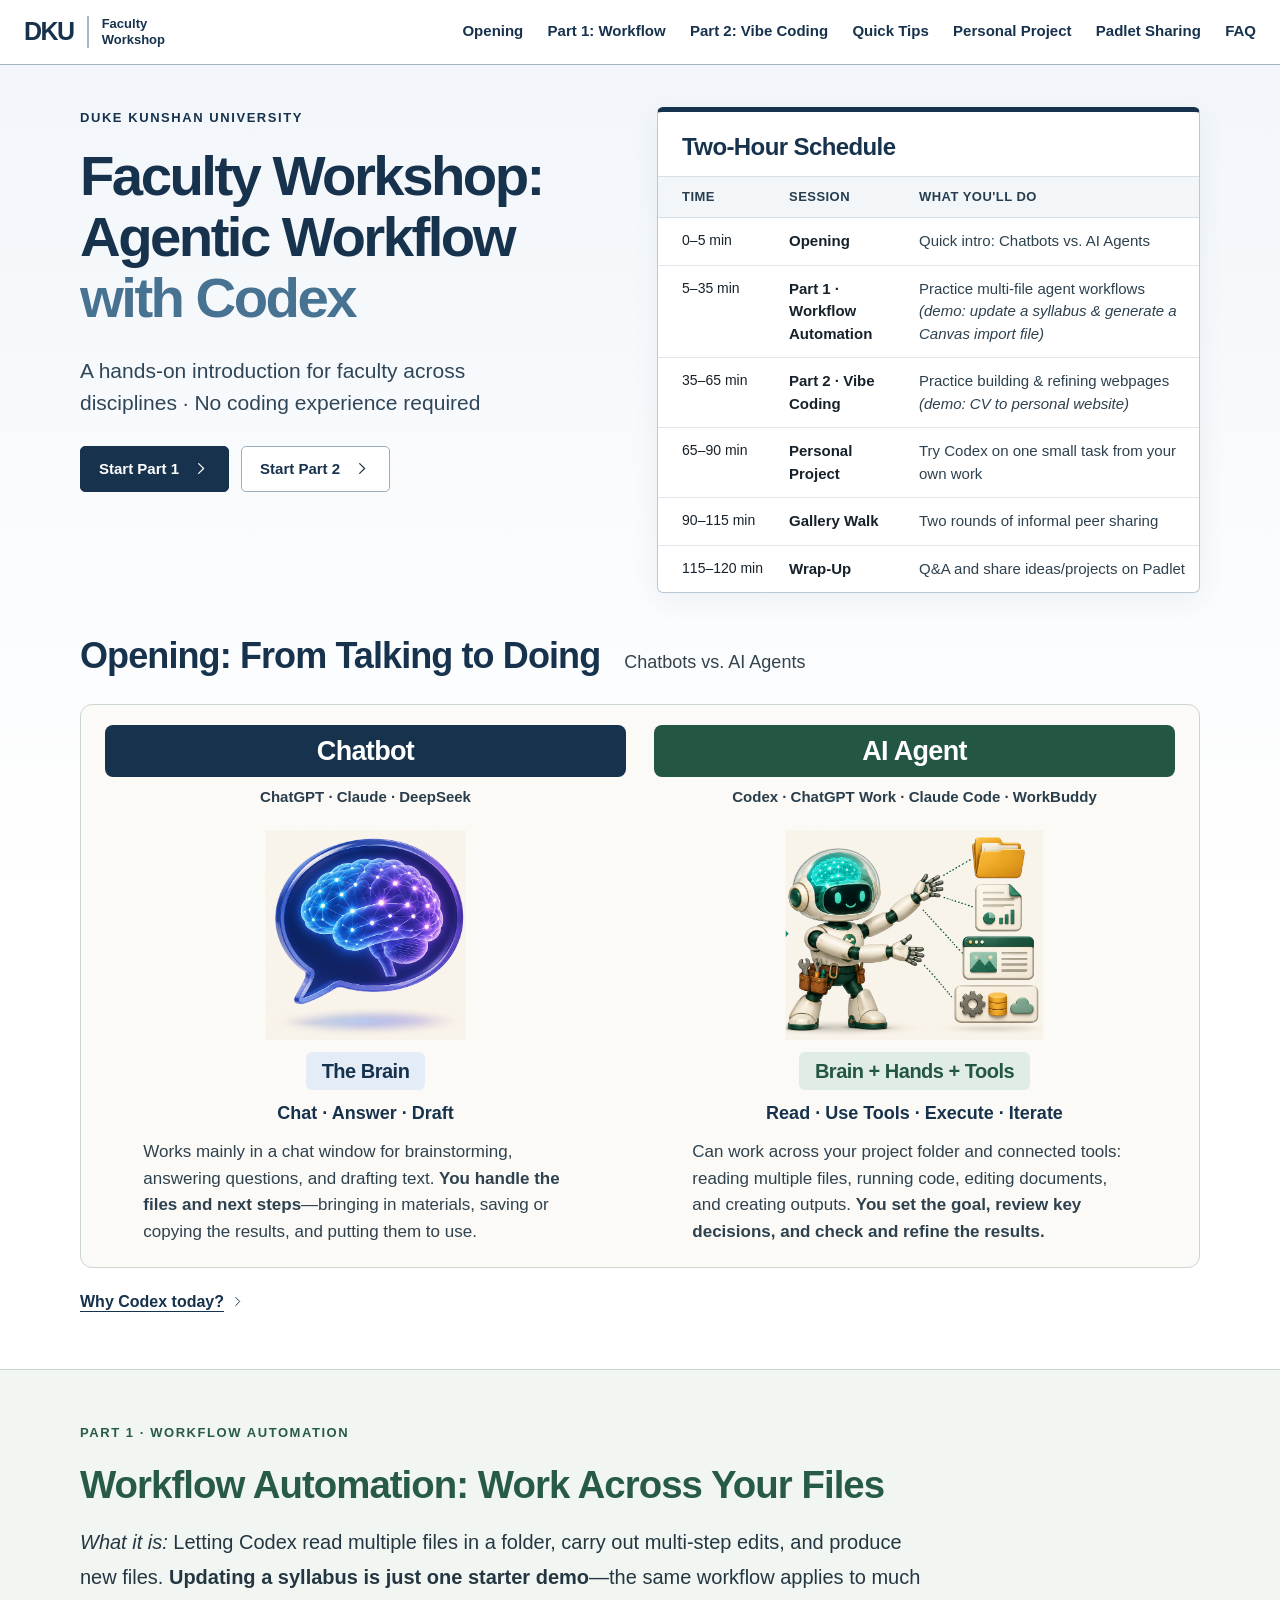
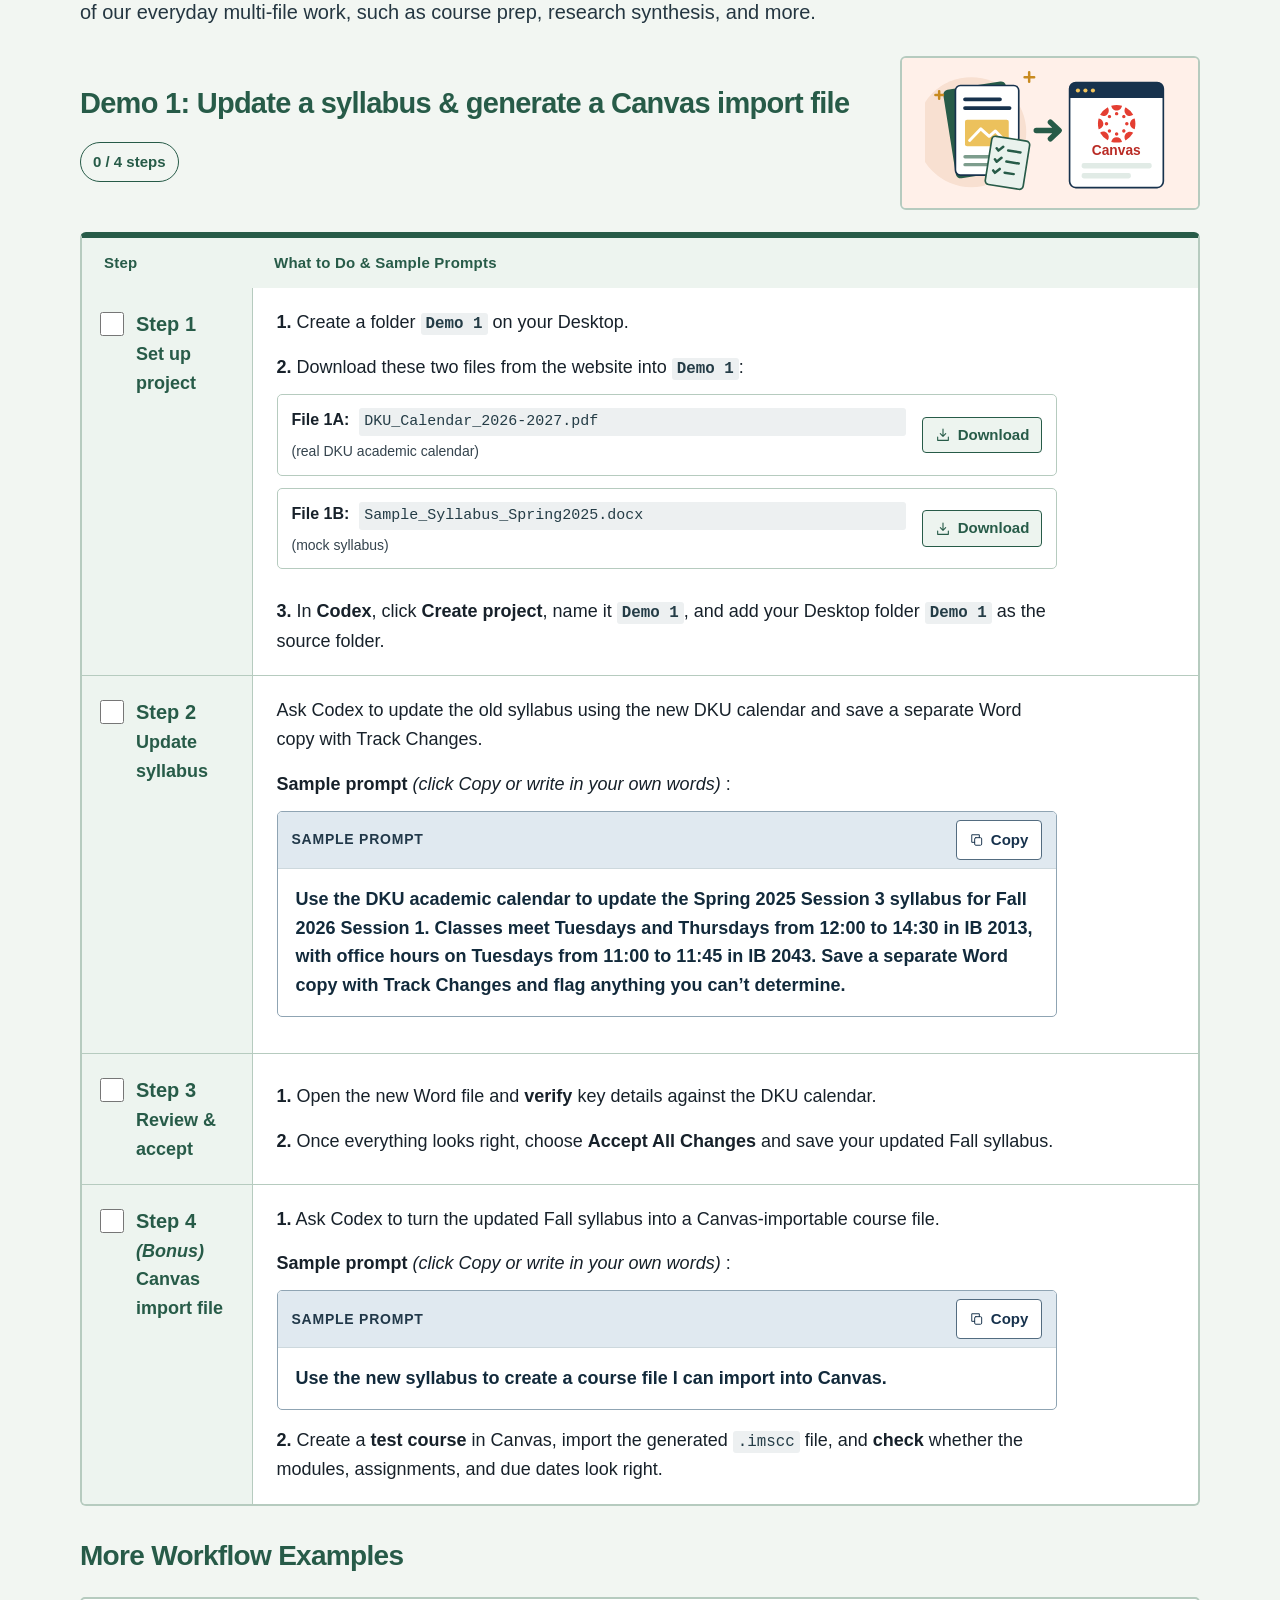
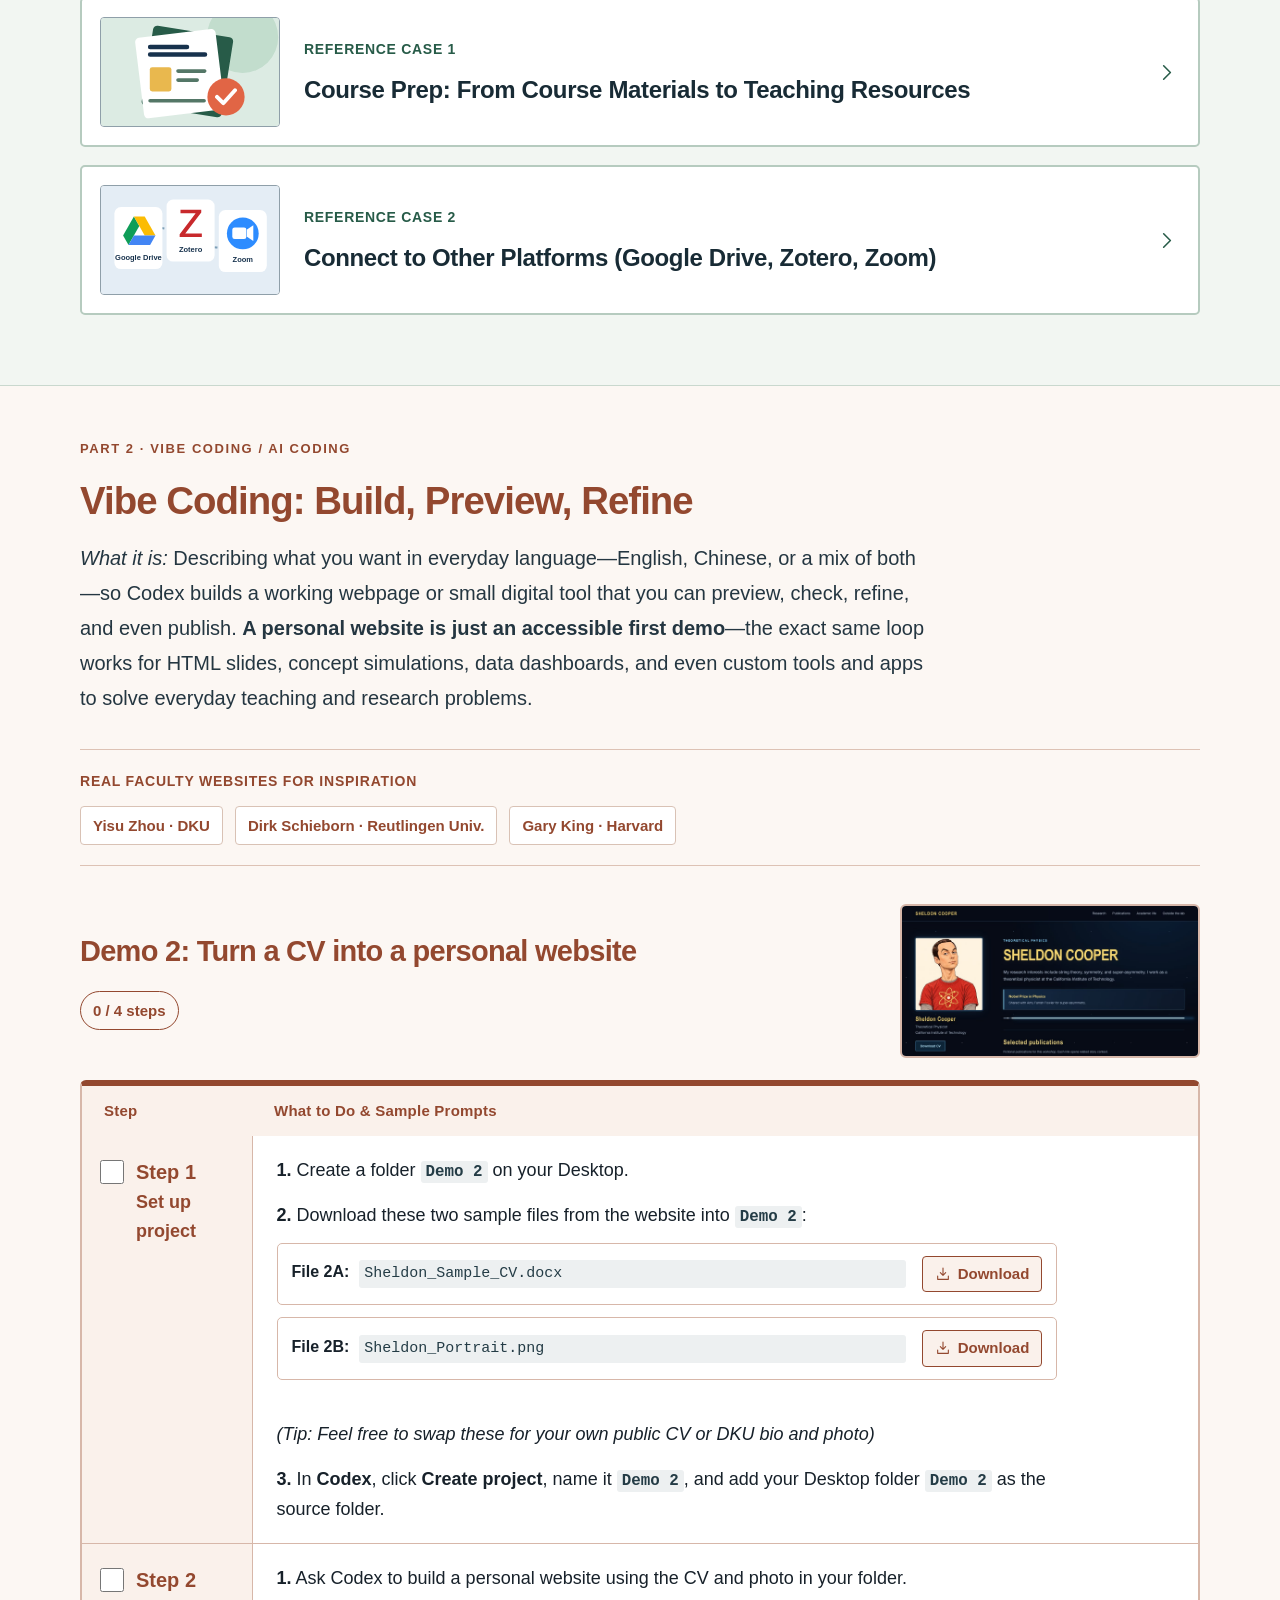
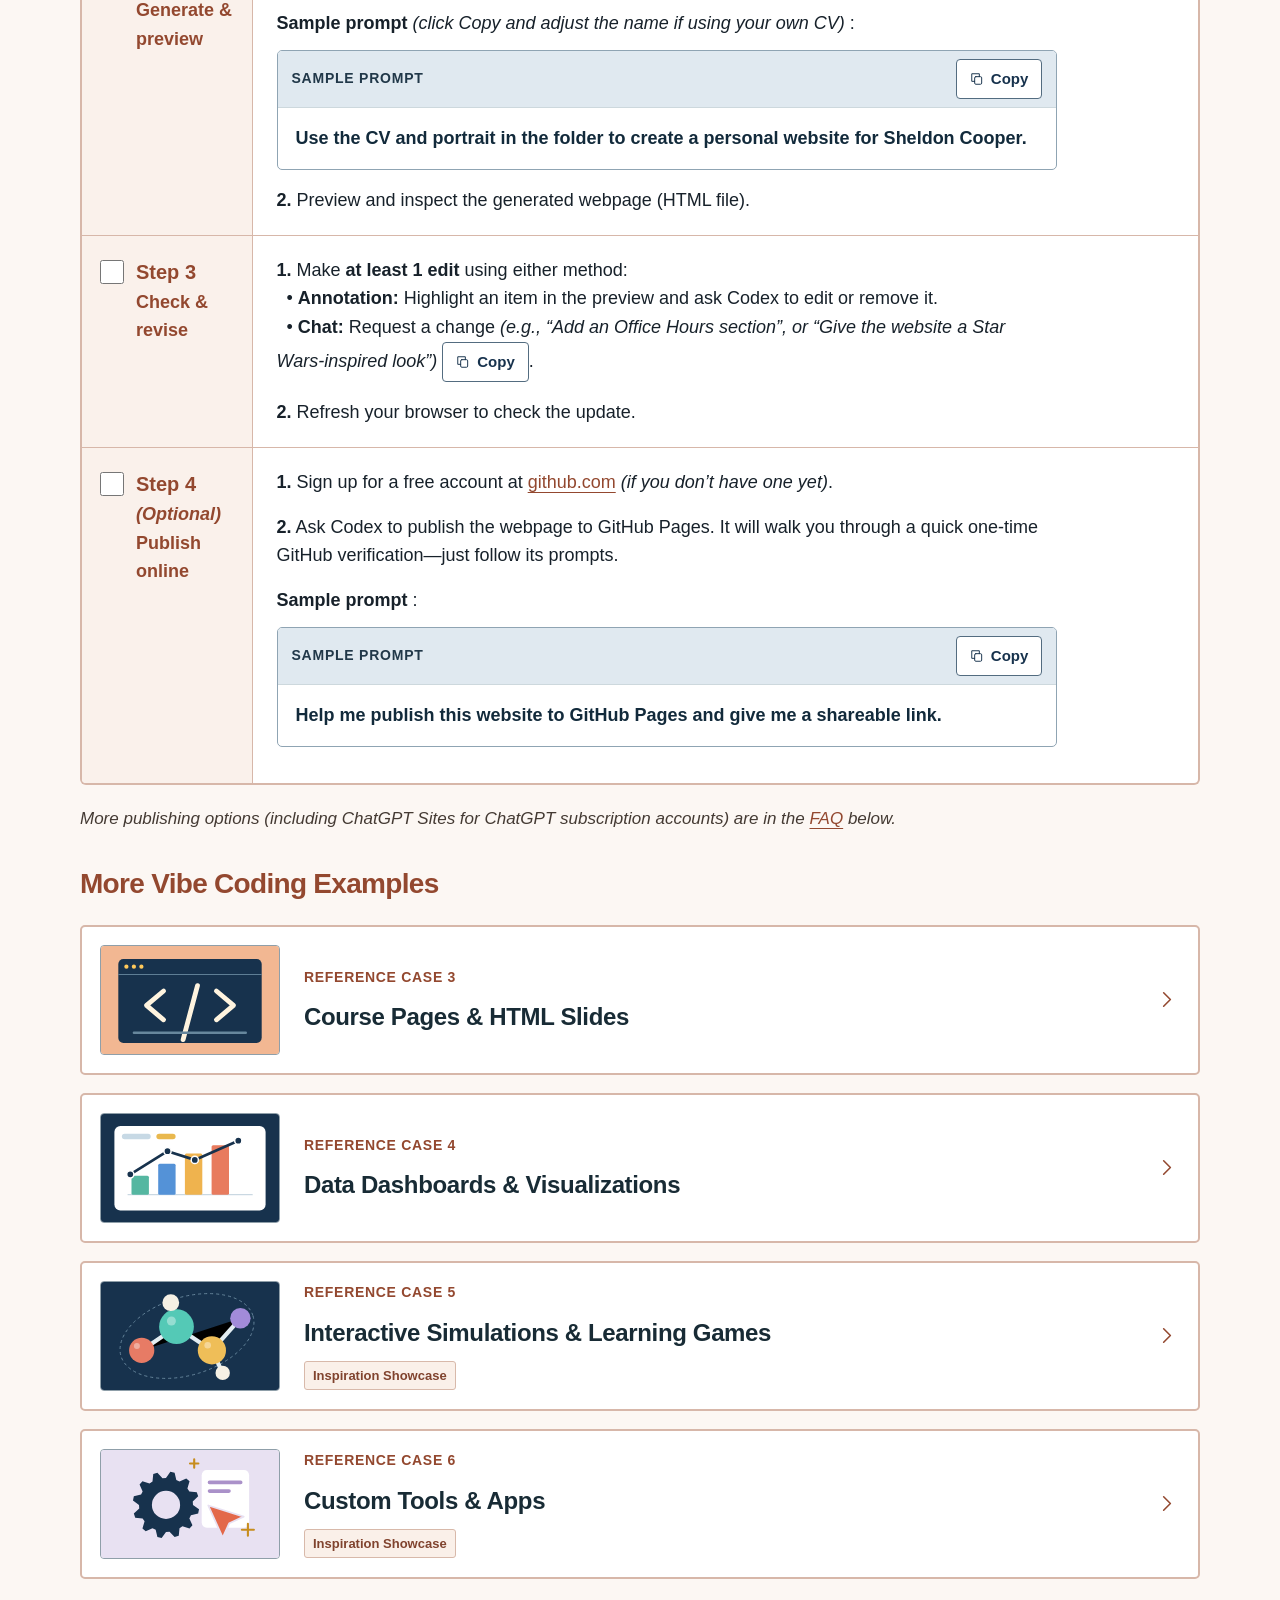
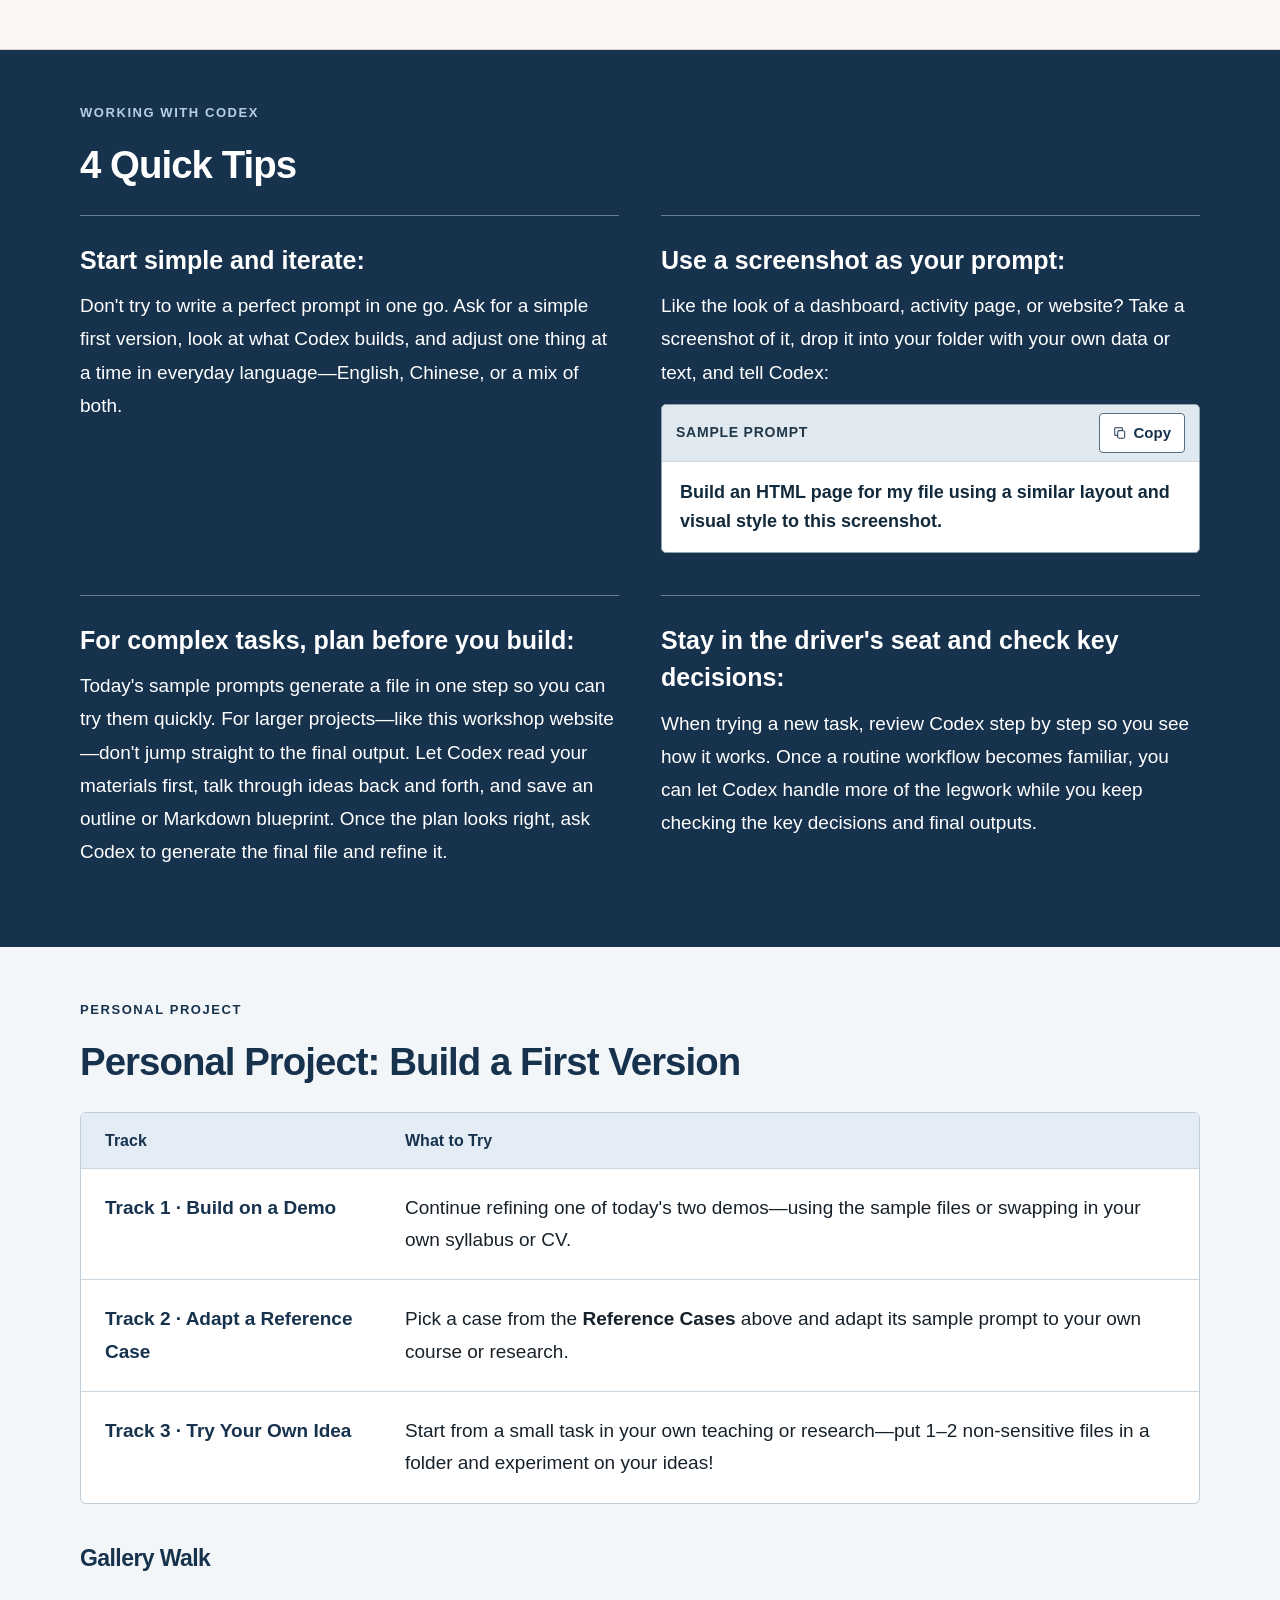
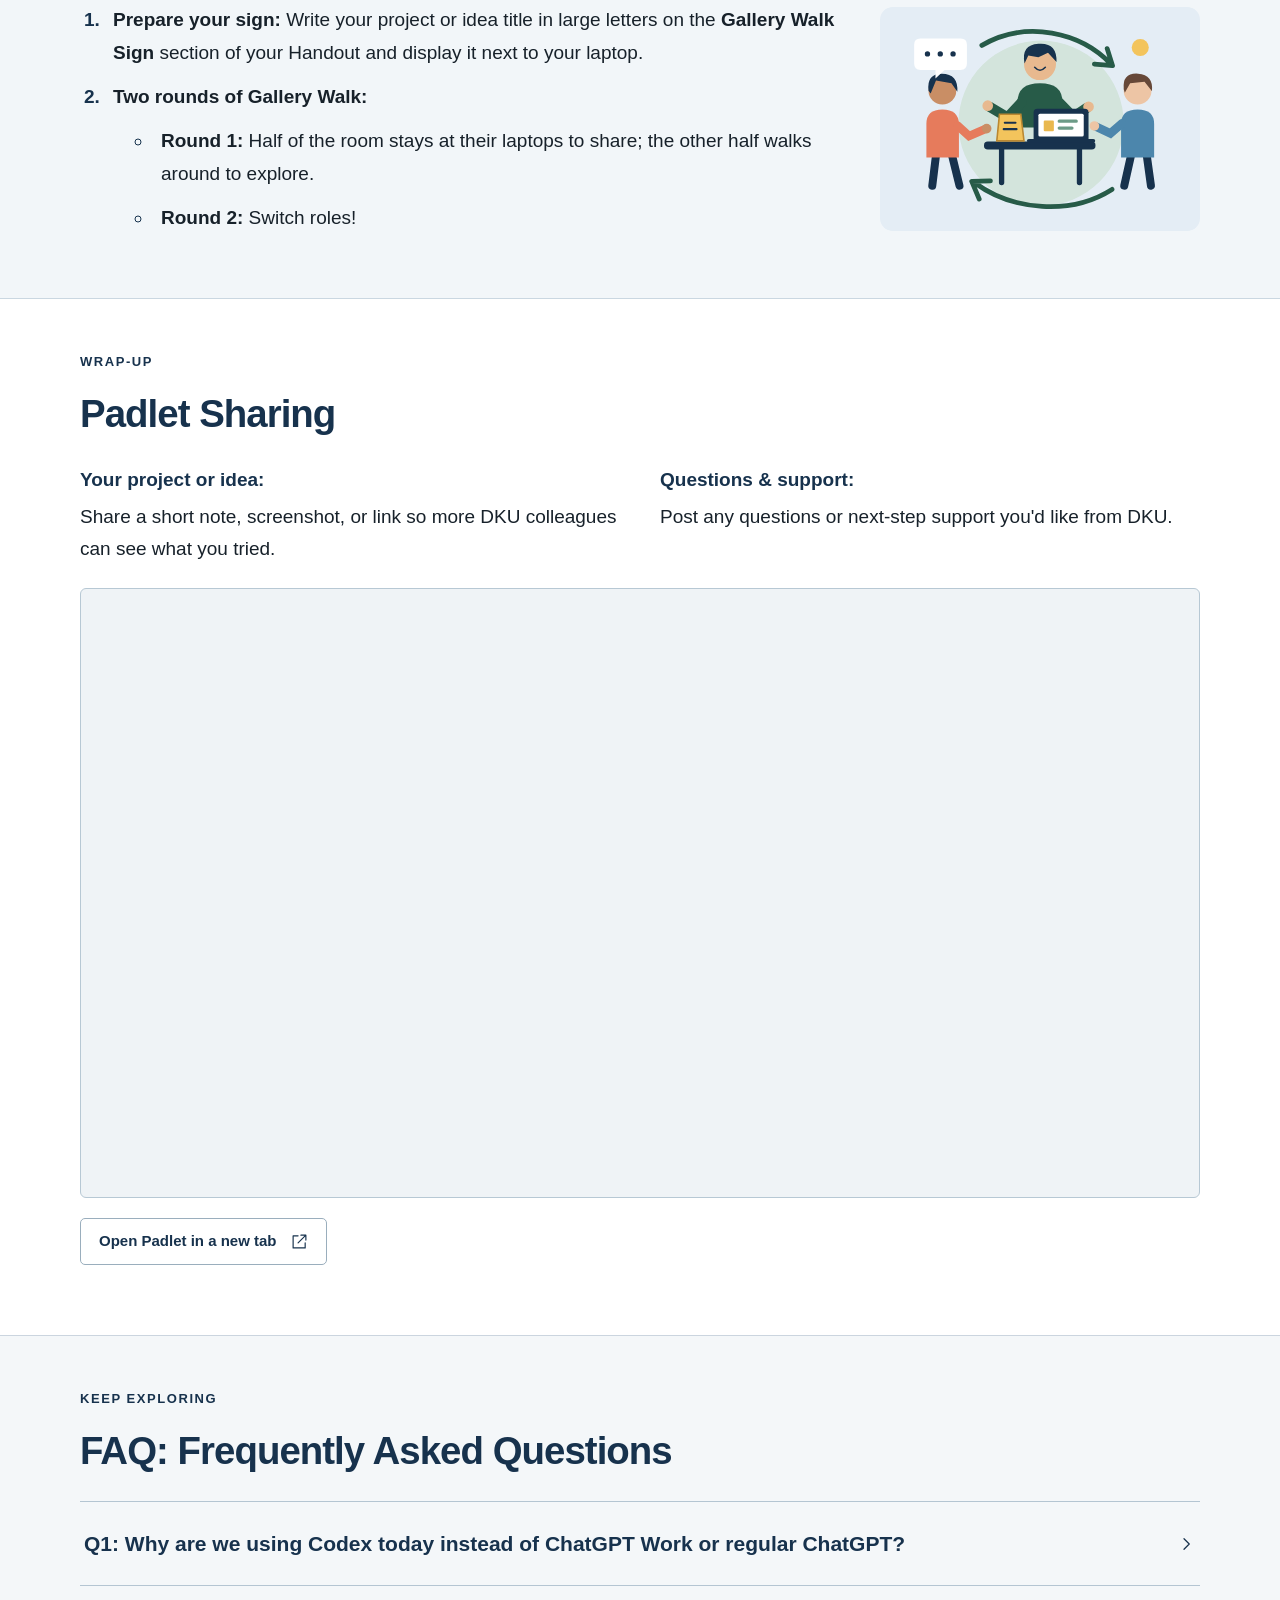
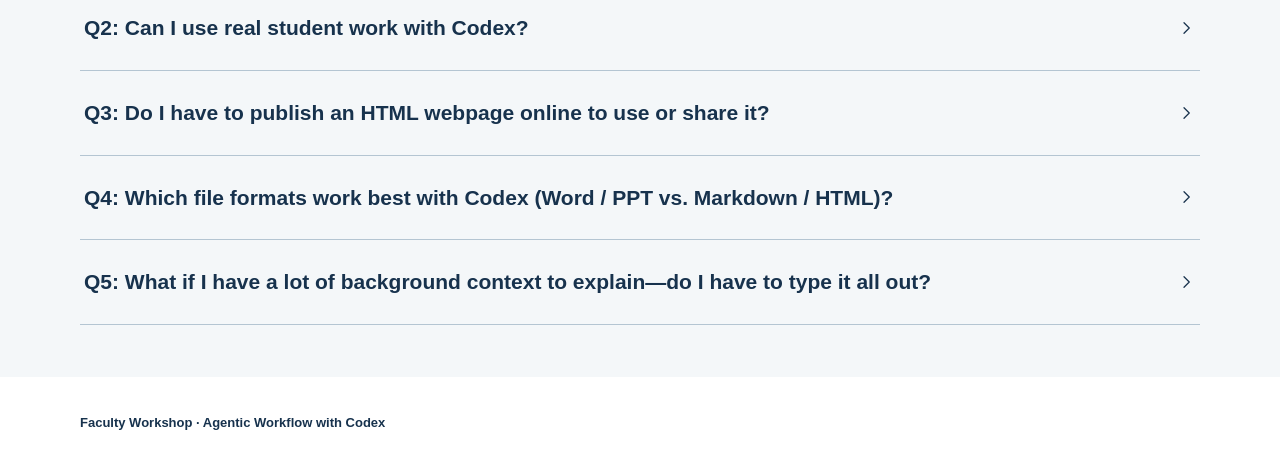
==== commit 7d19c57a: "Remove Brandon Stewart inspiration link" ====
--- a/index.html
+++ b/index.html
@@ -79,7 +79,7 @@
 </ul>
 </div></div></details></div></div></section>
 <section id="part2" class="section part-two"><div class="container"><div class="section-header"><p class="eyebrow">Part 2 · Vibe Coding / AI coding</p><h2>Vibe Coding: Build, Preview, Refine</h2><div class="section-description"><p><em>What it is:</em> Describing what you want in everyday language—English, Chinese, or a mix of both—so Codex builds a working webpage or small digital tool that you can preview, check, refine, and even publish. <strong>A personal website is just an accessible first demo</strong>—the exact same loop works for HTML slides, concept simulations, data dashboards, and even custom tools and apps to solve everyday teaching and research problems.</p>
-</div></div><div class="inspiration"><span>Real Faculty Websites for Inspiration</span><div><a href="https://zhouyisu.org/">Yisu Zhou · DKU</a><a href="https://schieborn.de/en/">Dirk Schieborn · Reutlingen Univ.</a><a href="https://gking.harvard.edu/">Gary King · Harvard</a><a href="https://brandonstewart.org/">Brandon Stewart · Princeton</a></div></div><div class="demo-intro"><div class="demo-heading"><h3>Demo 2: Turn a CV into a personal website</h3><span class="step-count" data-counter="2">0 / 4 steps</span></div><figure class="demo-preview"><img src="assets/demo-personal-site.jpg" alt="Sheldon Cooper personal website" loading="lazy"></figure></div><div class="demo-table-wrap"><table class="demo-table"><thead><tr><th scope="col">Step</th><th scope="col">What to Do &amp; Sample Prompts</th></tr></thead><tbody><tr><th scope="row"><label class="step-check" for="demo-2-step-1"><input type="checkbox" id="demo-2-step-1" data-step="demo-2-step-1"><span><strong>Step 1</strong><br>Set up project</span></label></th><td><div class="step-instructions"><strong>1.</strong> Create a folder <strong><code>Demo 2</code></strong> on your Desktop.<span class="instruction-gap" aria-hidden="true"></span><strong>2.</strong> Download these two sample files from the website into <strong><code>Demo 2</code></strong>:<span class="download-item"><span class="download-file"><strong>File 2A:</strong><code class="filename">Sheldon_Sample_CV.docx</code></span><a class="download" href="files/Sheldon_Sample_CV.docx" download="Sheldon_Sample_CV.docx"><svg class="icon " viewBox="0 0 24 24" fill="none" stroke="currentColor" stroke-width="1.65" stroke-linecap="round" stroke-linejoin="round" aria-hidden="true"><path d="M12 3v11m-4-4 4 4 4-4M4 15v5h16v-5"/></svg><span>Download</span></a></span><span class="download-item"><span class="download-file"><strong>File 2B:</strong><code class="filename">Sheldon_Portrait.png</code></span><a class="download" href="files/Sheldon_Portrait.png" download="Sheldon_Portrait.png"><svg class="icon " viewBox="0 0 24 24" fill="none" stroke="currentColor" stroke-width="1.65" stroke-linecap="round" stroke-linejoin="round" aria-hidden="true"><path d="M12 3v11m-4-4 4 4 4-4M4 15v5h16v-5"/></svg><span>Download</span></a></span><br><em>(Tip: Feel free to swap these for your own public CV or DKU bio and photo)</em><span class="instruction-gap" aria-hidden="true"></span><strong>3.</strong> In <strong>Codex</strong>, click <strong>Create project</strong>, name it <strong><code>Demo 2</code></strong>, and add your Desktop folder <strong><code>Demo 2</code></strong> as the source folder.</div></td></tr><tr><th scope="row"><label class="step-check" for="demo-2-step-2"><input type="checkbox" id="demo-2-step-2" data-step="demo-2-step-2"><span><strong>Step 2</strong><br>Generate &amp; preview</span></label></th><td><div class="step-instructions"><strong>1.</strong> Ask Codex to build a personal website using the CV and photo in your folder.<span class="instruction-gap" aria-hidden="true"></span><strong>Sample prompt</strong> <em>(click Copy and adjust the name if using your own CV)</em> :<br><div class="prompt-box"><div class="prompt-head"><span>Sample prompt</span><button class="copy-button" type="button" data-copy="Use the CV and portrait in the folder to create a personal website for Sheldon Cooper." aria-label="Copy prompt"><svg class="icon " viewBox="0 0 24 24" fill="none" stroke="currentColor" stroke-width="1.65" stroke-linecap="round" stroke-linejoin="round" aria-hidden="true"><rect x="8" y="8" width="12" height="13" rx="2"/><path d="M16 8V3H3v13h5"/></svg><span>Copy</span></button></div><pre><code>Use the CV and portrait in the folder to create a personal website for Sheldon Cooper.</code></pre></div><strong>2.</strong> Preview and inspect the generated webpage (HTML file).</div></td></tr><tr><th scope="row"><label class="step-check" for="demo-2-step-3"><input type="checkbox" id="demo-2-step-3" data-step="demo-2-step-3"><span><strong>Step 3</strong><br>Check &amp; revise</span></label></th><td><div class="step-instructions"><strong>1.</strong> Make <strong>at least 1 edit</strong> using either method:<br>&nbsp;&nbsp;• <strong>Annotation:</strong> Highlight an item in the preview and ask Codex to edit or remove it.<br>&nbsp;&nbsp;• <strong>Chat:</strong> Request a change <em>(e.g., “Add an Office Hours section”, or “Give the website a Star Wars-inspired look”)</em> <button class="copy-button" type="button" data-copy="Give the website a Star Wars-inspired look" aria-label="Copy prompt"><svg class="icon " viewBox="0 0 24 24" fill="none" stroke="currentColor" stroke-width="1.65" stroke-linecap="round" stroke-linejoin="round" aria-hidden="true"><rect x="8" y="8" width="12" height="13" rx="2"/><path d="M16 8V3H3v13h5"/></svg><span>Copy</span></button>.<span class="instruction-gap" aria-hidden="true"></span><strong>2.</strong> Refresh your browser to check the update.</div></td></tr><tr><th scope="row"><label class="step-check" for="demo-2-step-4"><input type="checkbox" id="demo-2-step-4" data-step="demo-2-step-4"><span><strong>Step 4</strong><br><em>(Optional)</em><br>Publish online</span></label></th><td><div class="step-instructions"><strong>1.</strong> Sign up for a free account at <a href="https://github.com">github.com</a> <em>(if you don’t have one yet)</em>.<span class="instruction-gap" aria-hidden="true"></span><strong>2.</strong> Ask Codex to publish the webpage to GitHub Pages. It will walk you through a quick one-time GitHub verification—just follow its prompts.<span class="instruction-gap" aria-hidden="true"></span><strong>Sample prompt</strong> : <div class="prompt-box"><div class="prompt-head"><span>Sample prompt</span><button class="copy-button" type="button" data-copy="Help me publish this website to GitHub Pages and give me a shareable link." aria-label="Copy prompt"><svg class="icon " viewBox="0 0 24 24" fill="none" stroke="currentColor" stroke-width="1.65" stroke-linecap="round" stroke-linejoin="round" aria-hidden="true"><rect x="8" y="8" width="12" height="13" rx="2"/><path d="M16 8V3H3v13h5"/></svg><span>Copy</span></button></div><pre><code>Help me publish this website to GitHub Pages and give me a shareable link.</code></pre></div></div></td></tr></tbody></table></div><p class="publishing-note"><em>More publishing options (including ChatGPT Sites for ChatGPT subscription accounts) are in the <a href="#faq-q3" data-open="faq-q3">FAQ</a> below.</em></p><div class="references"><h3>More Vibe Coding Examples</h3><details class="reference-case" id="reference-3"><summary><span class="case-thumbnail"><img src="assets/topic-slides.svg" alt="HTML course pages and slides" loading="lazy"></span><span class="case-summary-copy"><span class="case-index">Reference Case 3</span><span class="case-title">Course Pages &amp; HTML Slides</span></span><svg class="icon case-chevron" viewBox="0 0 24 24" fill="none" stroke="currentColor" stroke-width="1.65" stroke-linecap="round" stroke-linejoin="round" aria-hidden="true"><path d="m8 5 7 7-7 7"/></svg></summary><div class="case-content"><div class="case-block"><h4>What it does</h4><p>Turn static course materials—such as a syllabus, lesson plans, reading guides, handouts, or resource lists—into a clean webpage or HTML slide deck that students can browse and use without extra logins—<strong>just like this workshop website</strong>.</p>
+</div></div><div class="inspiration"><span>Real Faculty Websites for Inspiration</span><div><a href="https://zhouyisu.org/">Yisu Zhou · DKU</a><a href="https://schieborn.de/en/">Dirk Schieborn · Reutlingen Univ.</a><a href="https://gking.harvard.edu/">Gary King · Harvard</a></div></div><div class="demo-intro"><div class="demo-heading"><h3>Demo 2: Turn a CV into a personal website</h3><span class="step-count" data-counter="2">0 / 4 steps</span></div><figure class="demo-preview"><img src="assets/demo-personal-site.jpg" alt="Sheldon Cooper personal website" loading="lazy"></figure></div><div class="demo-table-wrap"><table class="demo-table"><thead><tr><th scope="col">Step</th><th scope="col">What to Do &amp; Sample Prompts</th></tr></thead><tbody><tr><th scope="row"><label class="step-check" for="demo-2-step-1"><input type="checkbox" id="demo-2-step-1" data-step="demo-2-step-1"><span><strong>Step 1</strong><br>Set up project</span></label></th><td><div class="step-instructions"><strong>1.</strong> Create a folder <strong><code>Demo 2</code></strong> on your Desktop.<span class="instruction-gap" aria-hidden="true"></span><strong>2.</strong> Download these two sample files from the website into <strong><code>Demo 2</code></strong>:<span class="download-item"><span class="download-file"><strong>File 2A:</strong><code class="filename">Sheldon_Sample_CV.docx</code></span><a class="download" href="files/Sheldon_Sample_CV.docx" download="Sheldon_Sample_CV.docx"><svg class="icon " viewBox="0 0 24 24" fill="none" stroke="currentColor" stroke-width="1.65" stroke-linecap="round" stroke-linejoin="round" aria-hidden="true"><path d="M12 3v11m-4-4 4 4 4-4M4 15v5h16v-5"/></svg><span>Download</span></a></span><span class="download-item"><span class="download-file"><strong>File 2B:</strong><code class="filename">Sheldon_Portrait.png</code></span><a class="download" href="files/Sheldon_Portrait.png" download="Sheldon_Portrait.png"><svg class="icon " viewBox="0 0 24 24" fill="none" stroke="currentColor" stroke-width="1.65" stroke-linecap="round" stroke-linejoin="round" aria-hidden="true"><path d="M12 3v11m-4-4 4 4 4-4M4 15v5h16v-5"/></svg><span>Download</span></a></span><br><em>(Tip: Feel free to swap these for your own public CV or DKU bio and photo)</em><span class="instruction-gap" aria-hidden="true"></span><strong>3.</strong> In <strong>Codex</strong>, click <strong>Create project</strong>, name it <strong><code>Demo 2</code></strong>, and add your Desktop folder <strong><code>Demo 2</code></strong> as the source folder.</div></td></tr><tr><th scope="row"><label class="step-check" for="demo-2-step-2"><input type="checkbox" id="demo-2-step-2" data-step="demo-2-step-2"><span><strong>Step 2</strong><br>Generate &amp; preview</span></label></th><td><div class="step-instructions"><strong>1.</strong> Ask Codex to build a personal website using the CV and photo in your folder.<span class="instruction-gap" aria-hidden="true"></span><strong>Sample prompt</strong> <em>(click Copy and adjust the name if using your own CV)</em> :<br><div class="prompt-box"><div class="prompt-head"><span>Sample prompt</span><button class="copy-button" type="button" data-copy="Use the CV and portrait in the folder to create a personal website for Sheldon Cooper." aria-label="Copy prompt"><svg class="icon " viewBox="0 0 24 24" fill="none" stroke="currentColor" stroke-width="1.65" stroke-linecap="round" stroke-linejoin="round" aria-hidden="true"><rect x="8" y="8" width="12" height="13" rx="2"/><path d="M16 8V3H3v13h5"/></svg><span>Copy</span></button></div><pre><code>Use the CV and portrait in the folder to create a personal website for Sheldon Cooper.</code></pre></div><strong>2.</strong> Preview and inspect the generated webpage (HTML file).</div></td></tr><tr><th scope="row"><label class="step-check" for="demo-2-step-3"><input type="checkbox" id="demo-2-step-3" data-step="demo-2-step-3"><span><strong>Step 3</strong><br>Check &amp; revise</span></label></th><td><div class="step-instructions"><strong>1.</strong> Make <strong>at least 1 edit</strong> using either method:<br>&nbsp;&nbsp;• <strong>Annotation:</strong> Highlight an item in the preview and ask Codex to edit or remove it.<br>&nbsp;&nbsp;• <strong>Chat:</strong> Request a change <em>(e.g., “Add an Office Hours section”, or “Give the website a Star Wars-inspired look”)</em> <button class="copy-button" type="button" data-copy="Give the website a Star Wars-inspired look" aria-label="Copy prompt"><svg class="icon " viewBox="0 0 24 24" fill="none" stroke="currentColor" stroke-width="1.65" stroke-linecap="round" stroke-linejoin="round" aria-hidden="true"><rect x="8" y="8" width="12" height="13" rx="2"/><path d="M16 8V3H3v13h5"/></svg><span>Copy</span></button>.<span class="instruction-gap" aria-hidden="true"></span><strong>2.</strong> Refresh your browser to check the update.</div></td></tr><tr><th scope="row"><label class="step-check" for="demo-2-step-4"><input type="checkbox" id="demo-2-step-4" data-step="demo-2-step-4"><span><strong>Step 4</strong><br><em>(Optional)</em><br>Publish online</span></label></th><td><div class="step-instructions"><strong>1.</strong> Sign up for a free account at <a href="https://github.com">github.com</a> <em>(if you don’t have one yet)</em>.<span class="instruction-gap" aria-hidden="true"></span><strong>2.</strong> Ask Codex to publish the webpage to GitHub Pages. It will walk you through a quick one-time GitHub verification—just follow its prompts.<span class="instruction-gap" aria-hidden="true"></span><strong>Sample prompt</strong> : <div class="prompt-box"><div class="prompt-head"><span>Sample prompt</span><button class="copy-button" type="button" data-copy="Help me publish this website to GitHub Pages and give me a shareable link." aria-label="Copy prompt"><svg class="icon " viewBox="0 0 24 24" fill="none" stroke="currentColor" stroke-width="1.65" stroke-linecap="round" stroke-linejoin="round" aria-hidden="true"><rect x="8" y="8" width="12" height="13" rx="2"/><path d="M16 8V3H3v13h5"/></svg><span>Copy</span></button></div><pre><code>Help me publish this website to GitHub Pages and give me a shareable link.</code></pre></div></div></td></tr></tbody></table></div><p class="publishing-note"><em>More publishing options (including ChatGPT Sites for ChatGPT subscription accounts) are in the <a href="#faq-q3" data-open="faq-q3">FAQ</a> below.</em></p><div class="references"><h3>More Vibe Coding Examples</h3><details class="reference-case" id="reference-3"><summary><span class="case-thumbnail"><img src="assets/topic-slides.svg" alt="HTML course pages and slides" loading="lazy"></span><span class="case-summary-copy"><span class="case-index">Reference Case 3</span><span class="case-title">Course Pages &amp; HTML Slides</span></span><svg class="icon case-chevron" viewBox="0 0 24 24" fill="none" stroke="currentColor" stroke-width="1.65" stroke-linecap="round" stroke-linejoin="round" aria-hidden="true"><path d="m8 5 7 7-7 7"/></svg></summary><div class="case-content"><div class="case-block"><h4>What it does</h4><p>Turn static course materials—such as a syllabus, lesson plans, reading guides, handouts, or resource lists—into a clean webpage or HTML slide deck that students can browse and use without extra logins—<strong>just like this workshop website</strong>.</p>
 </div><div class="quick-demo"><h4>Try a quick demo</h4><p class="practice-description"><em>(turn a syllabus + lesson plan into an interactive HTML slide deck for class)</em></p><ol class="practice-steps"><li><p>Put your own syllabus and a 1-page lesson plan into a Codex folder — <strong>or download our mock intro research-methods files:</strong> <span class="download-item"><span class="download-file"><strong>File 1B:</strong><code class="filename">Sample_Syllabus_Spring2025.docx</code></span><a class="download" href="files/Sample_Syllabus_Spring2025.docx" download="Sample_Syllabus_Spring2025.docx"><svg class="icon " viewBox="0 0 24 24" fill="none" stroke="currentColor" stroke-width="1.65" stroke-linecap="round" stroke-linejoin="round" aria-hidden="true"><path d="M12 3v11m-4-4 4 4 4-4M4 15v5h16v-5"/></svg><span>Download</span></a></span><span class="download-item"><span class="download-file"><strong>File 3A:</strong><code class="filename">Sample_Lesson_Plan_Week2.docx</code></span><a class="download" href="files/Sample_Lesson_Plan_Week2.docx" download="Sample_Lesson_Plan_Week2.docx"><svg class="icon " viewBox="0 0 24 24" fill="none" stroke="currentColor" stroke-width="1.65" stroke-linecap="round" stroke-linejoin="round" aria-hidden="true"><path d="M12 3v11m-4-4 4 4 4-4M4 15v5h16v-5"/></svg><span>Download</span></a></span></p>
 </li><li><p>Send the sample prompt below to build an HTML slide deck based on the syllabus and the lesson plan:</p>
 <div class="prompt-box"><div class="prompt-head"><span>Sample prompt</span><button class="copy-button" type="button" data-copy="Read the syllabus and Week 2 lesson plan in this folder, and create a clean, single-file HTML slide deck for this 75-minute class." aria-label="Copy prompt"><svg class="icon " viewBox="0 0 24 24" fill="none" stroke="currentColor" stroke-width="1.65" stroke-linecap="round" stroke-linejoin="round" aria-hidden="true"><rect x="8" y="8" width="12" height="13" rx="2"/><path d="M16 8V3H3v13h5"/></svg><span>Copy</span></button></div><pre><code>Read the syllabus and Week 2 lesson plan in this folder, and create a clean, single-file HTML slide deck for this 75-minute class.</code></pre></div>
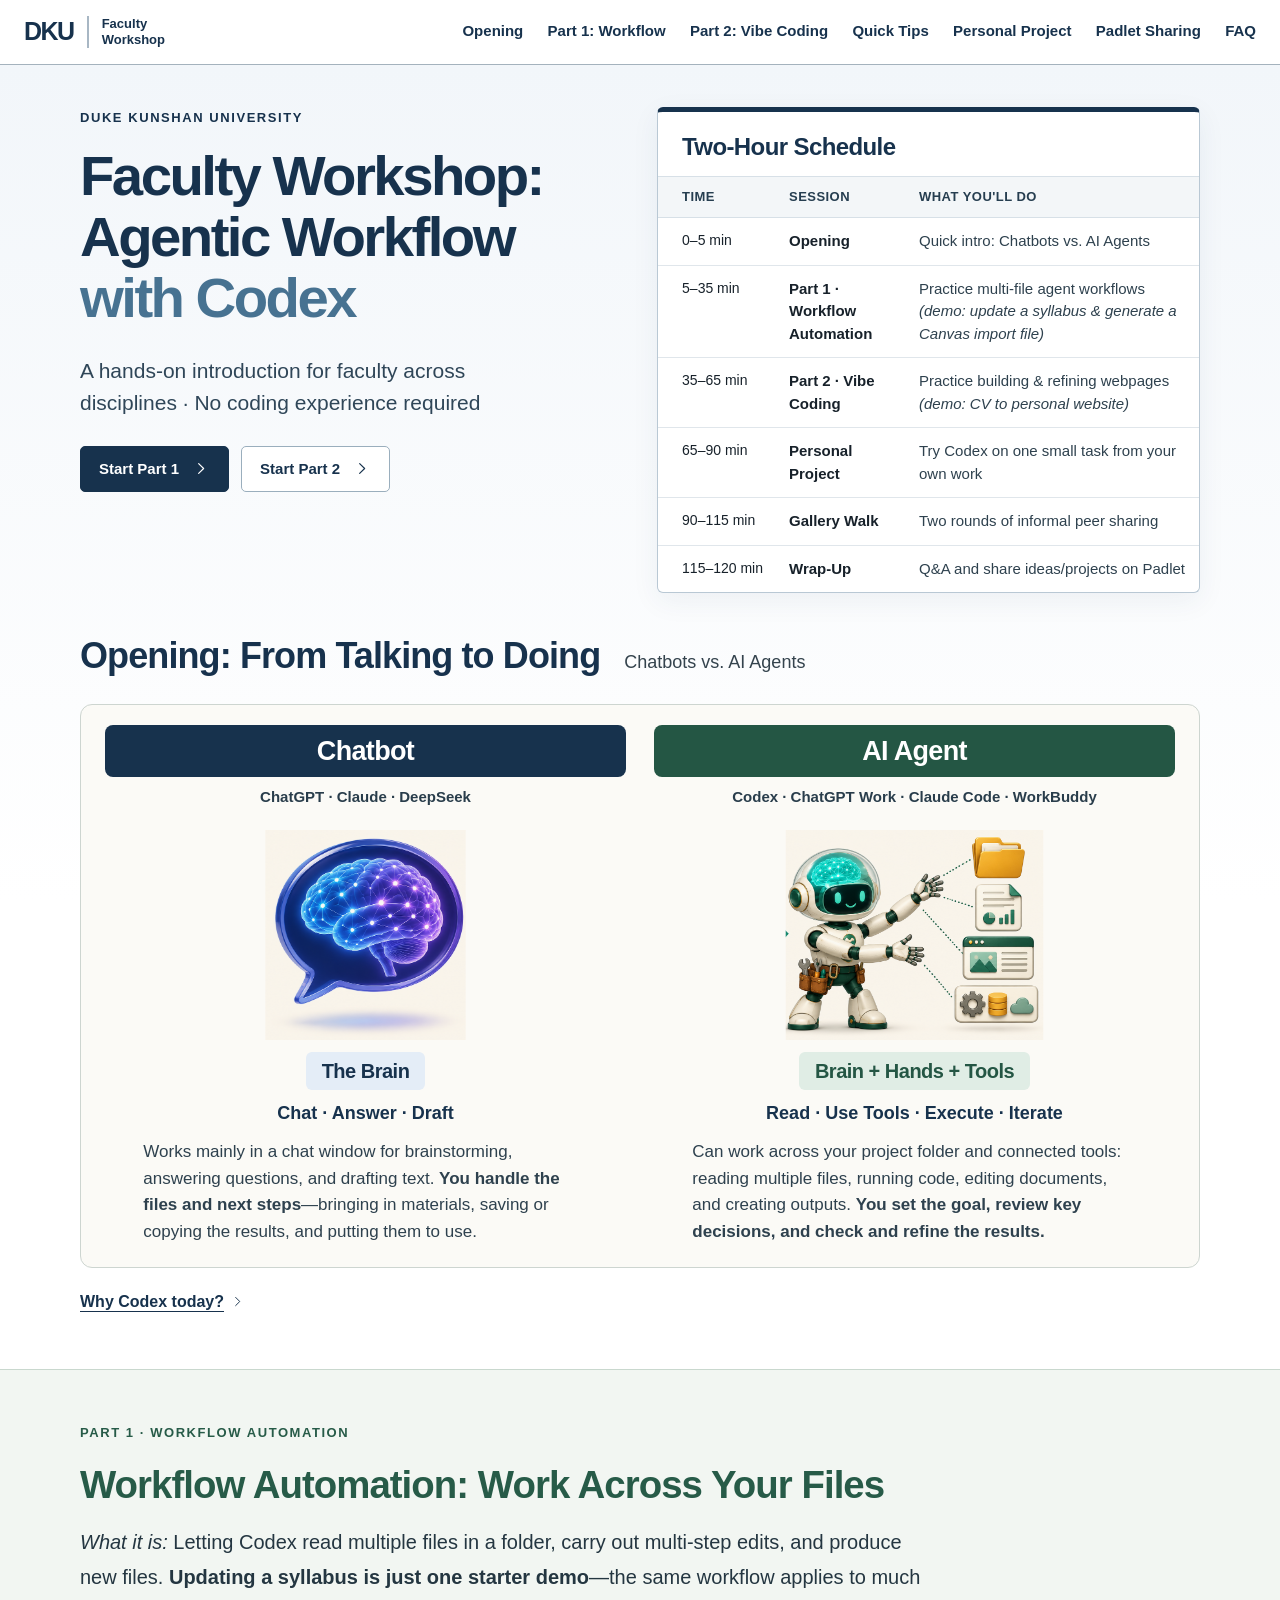
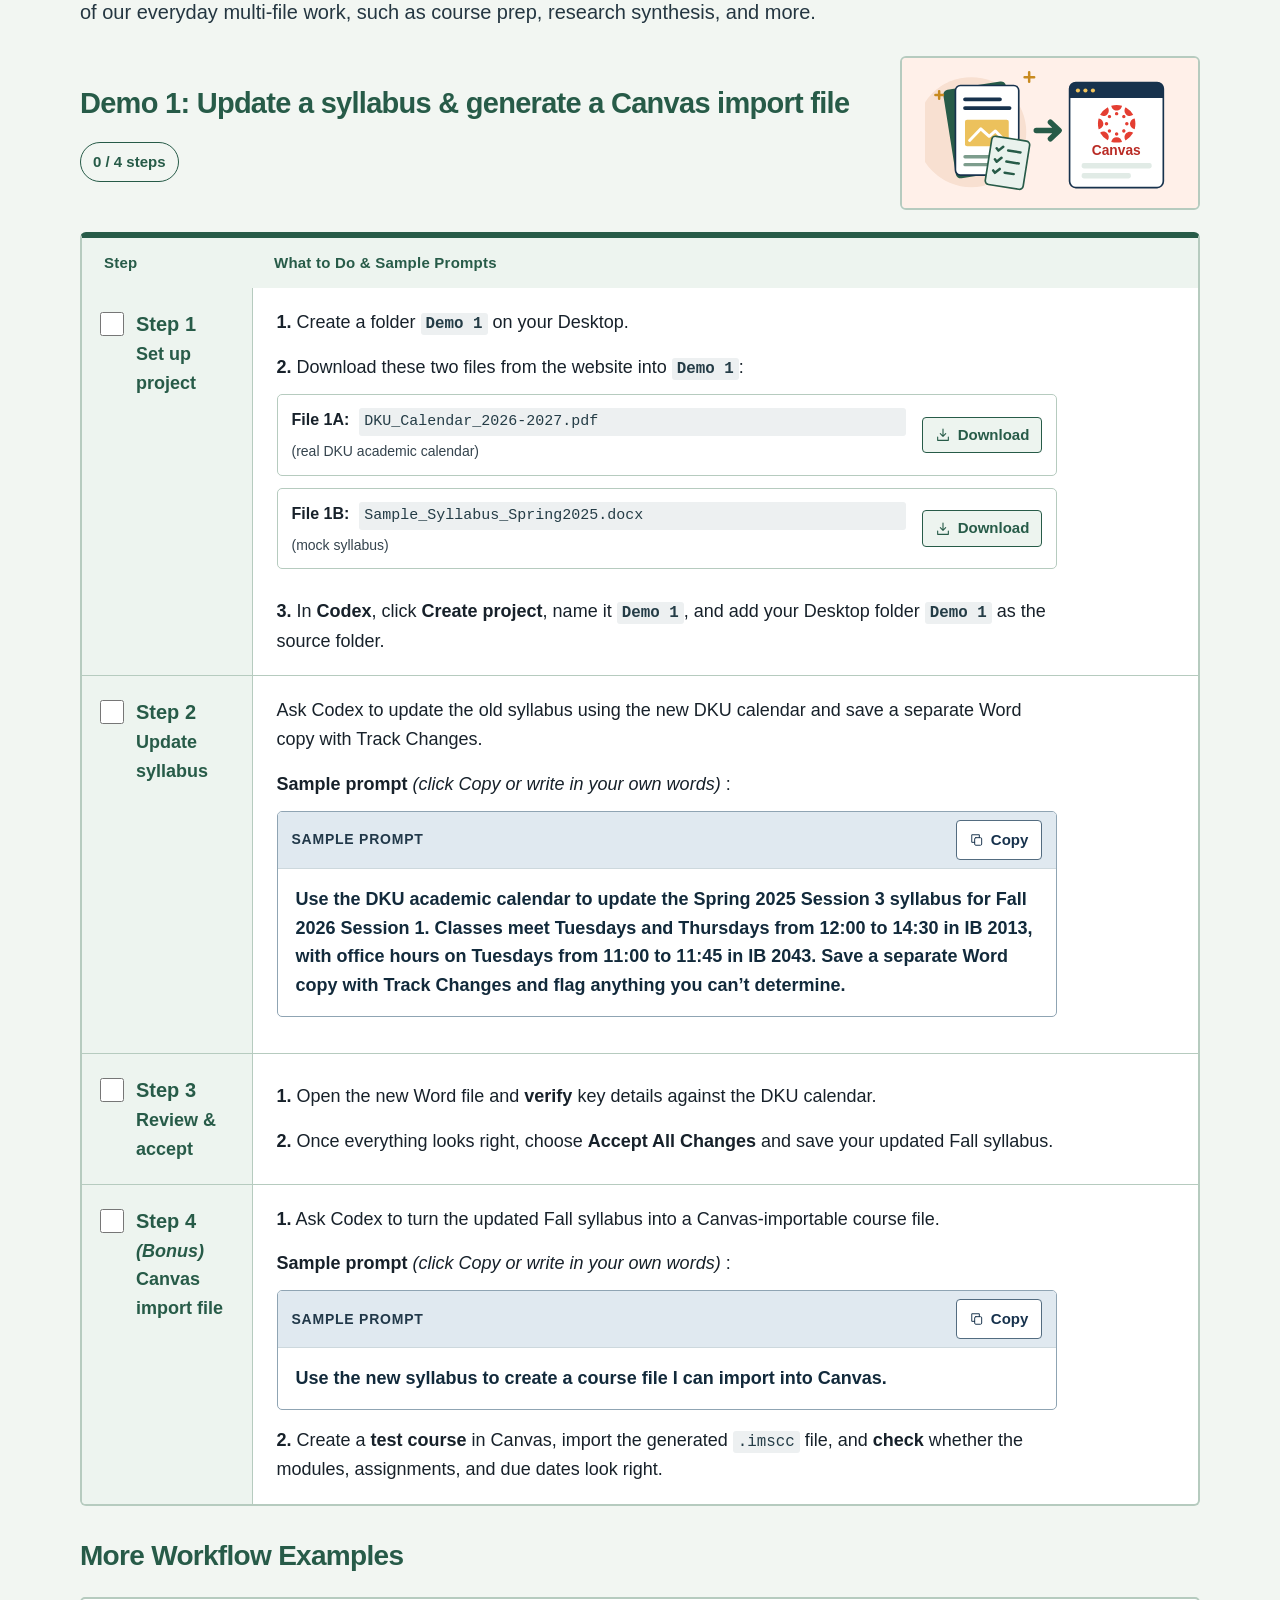
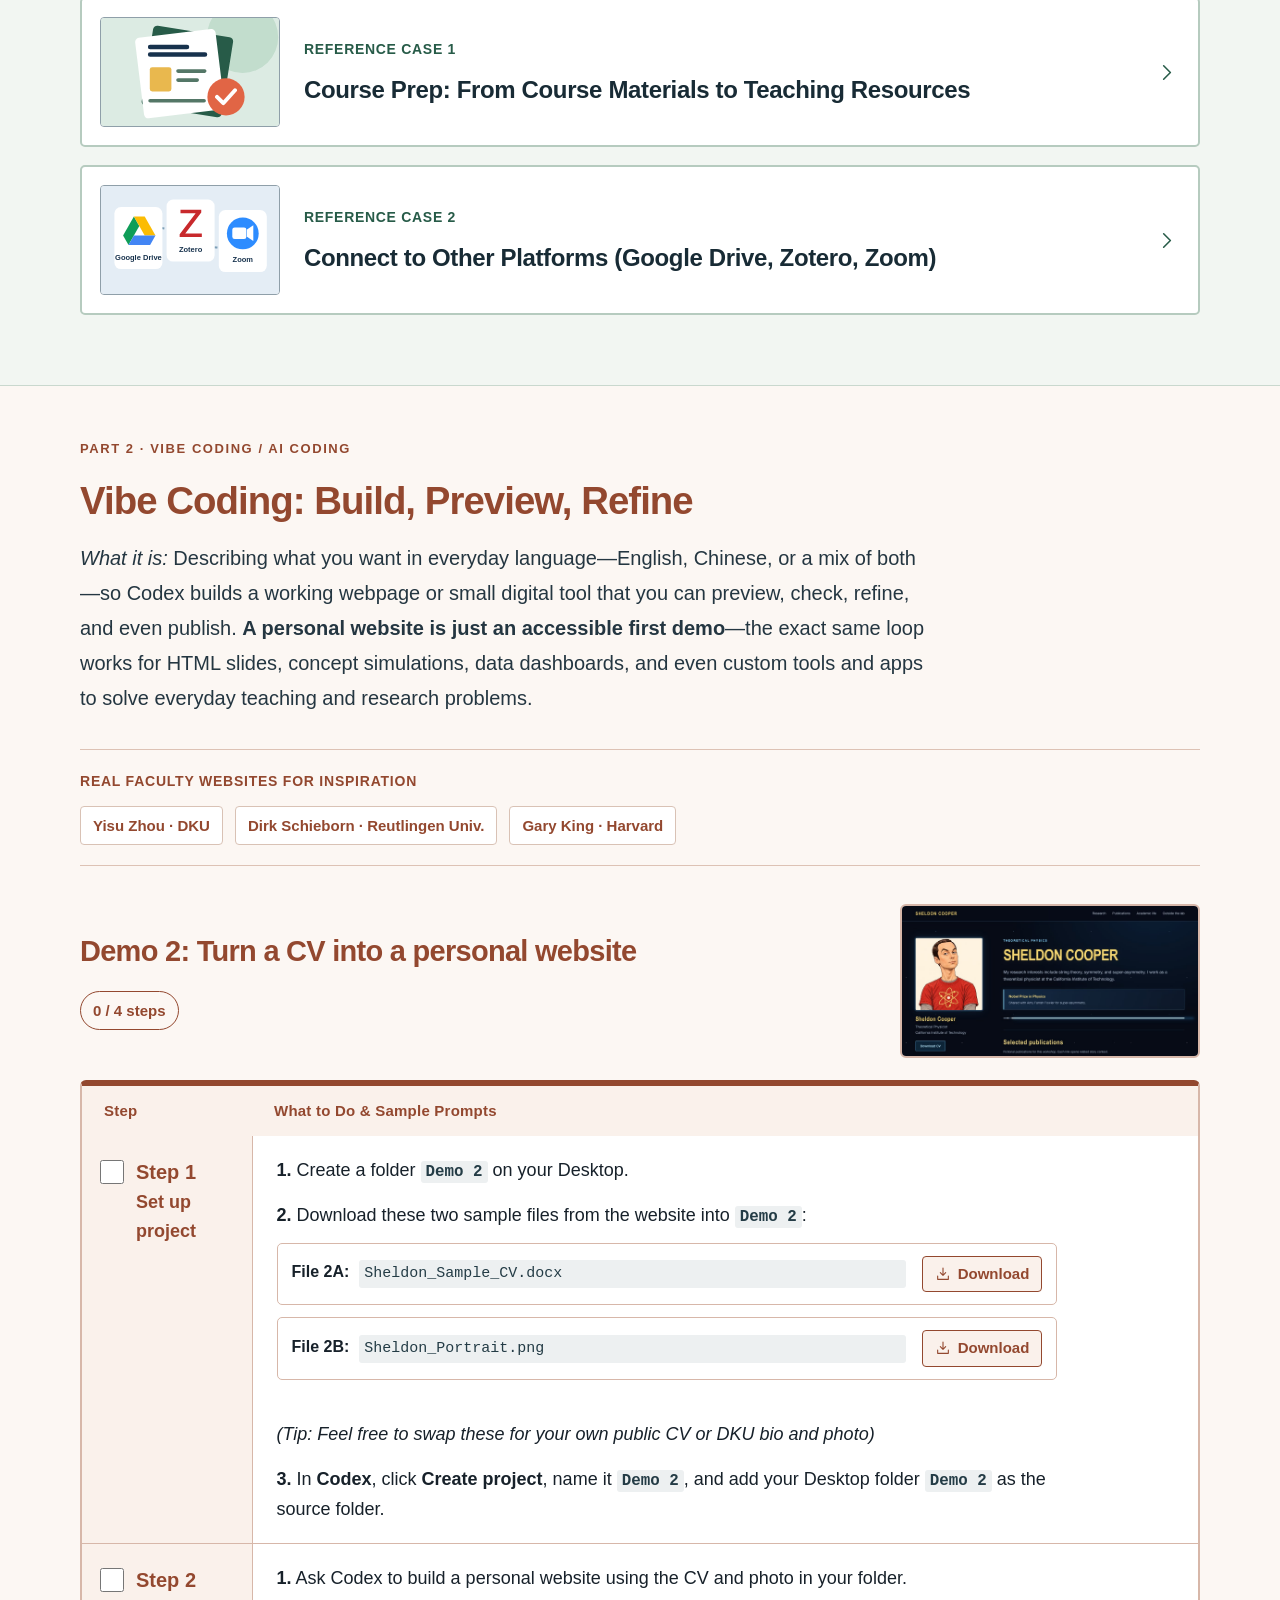
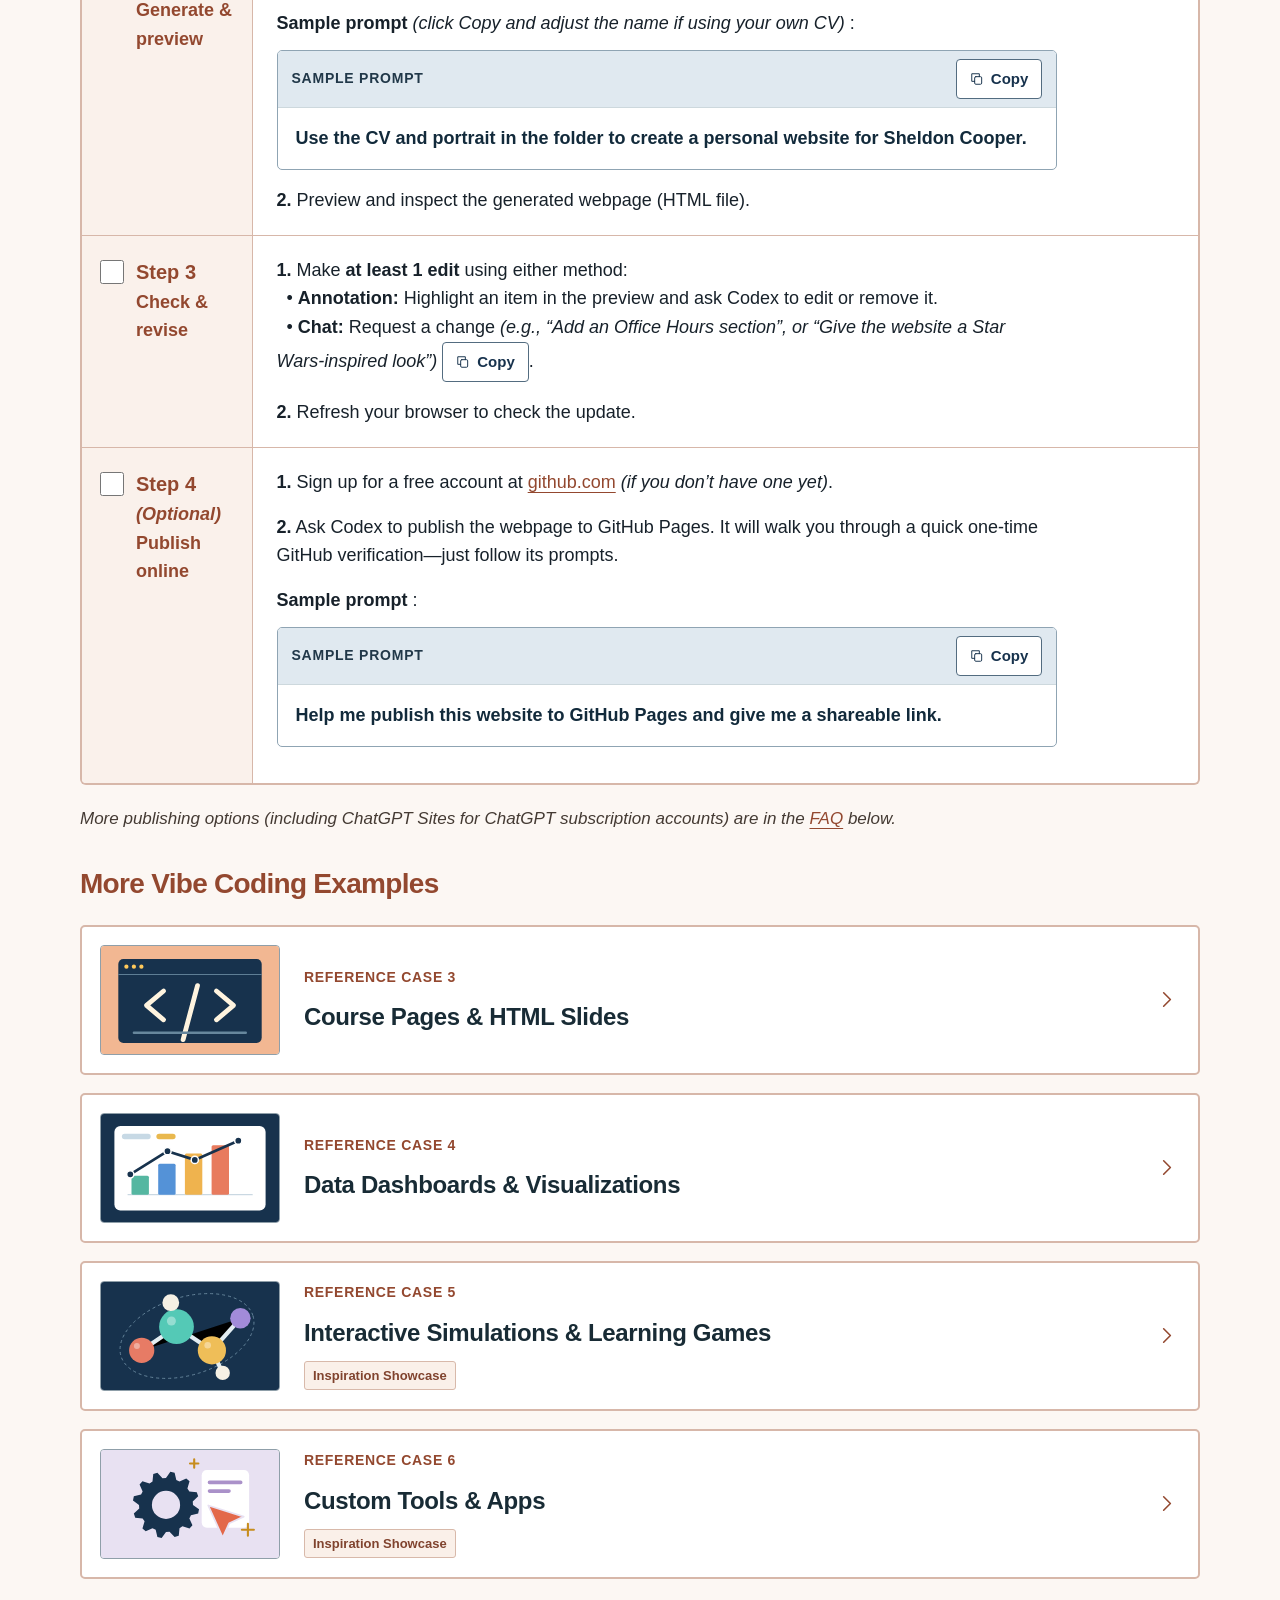
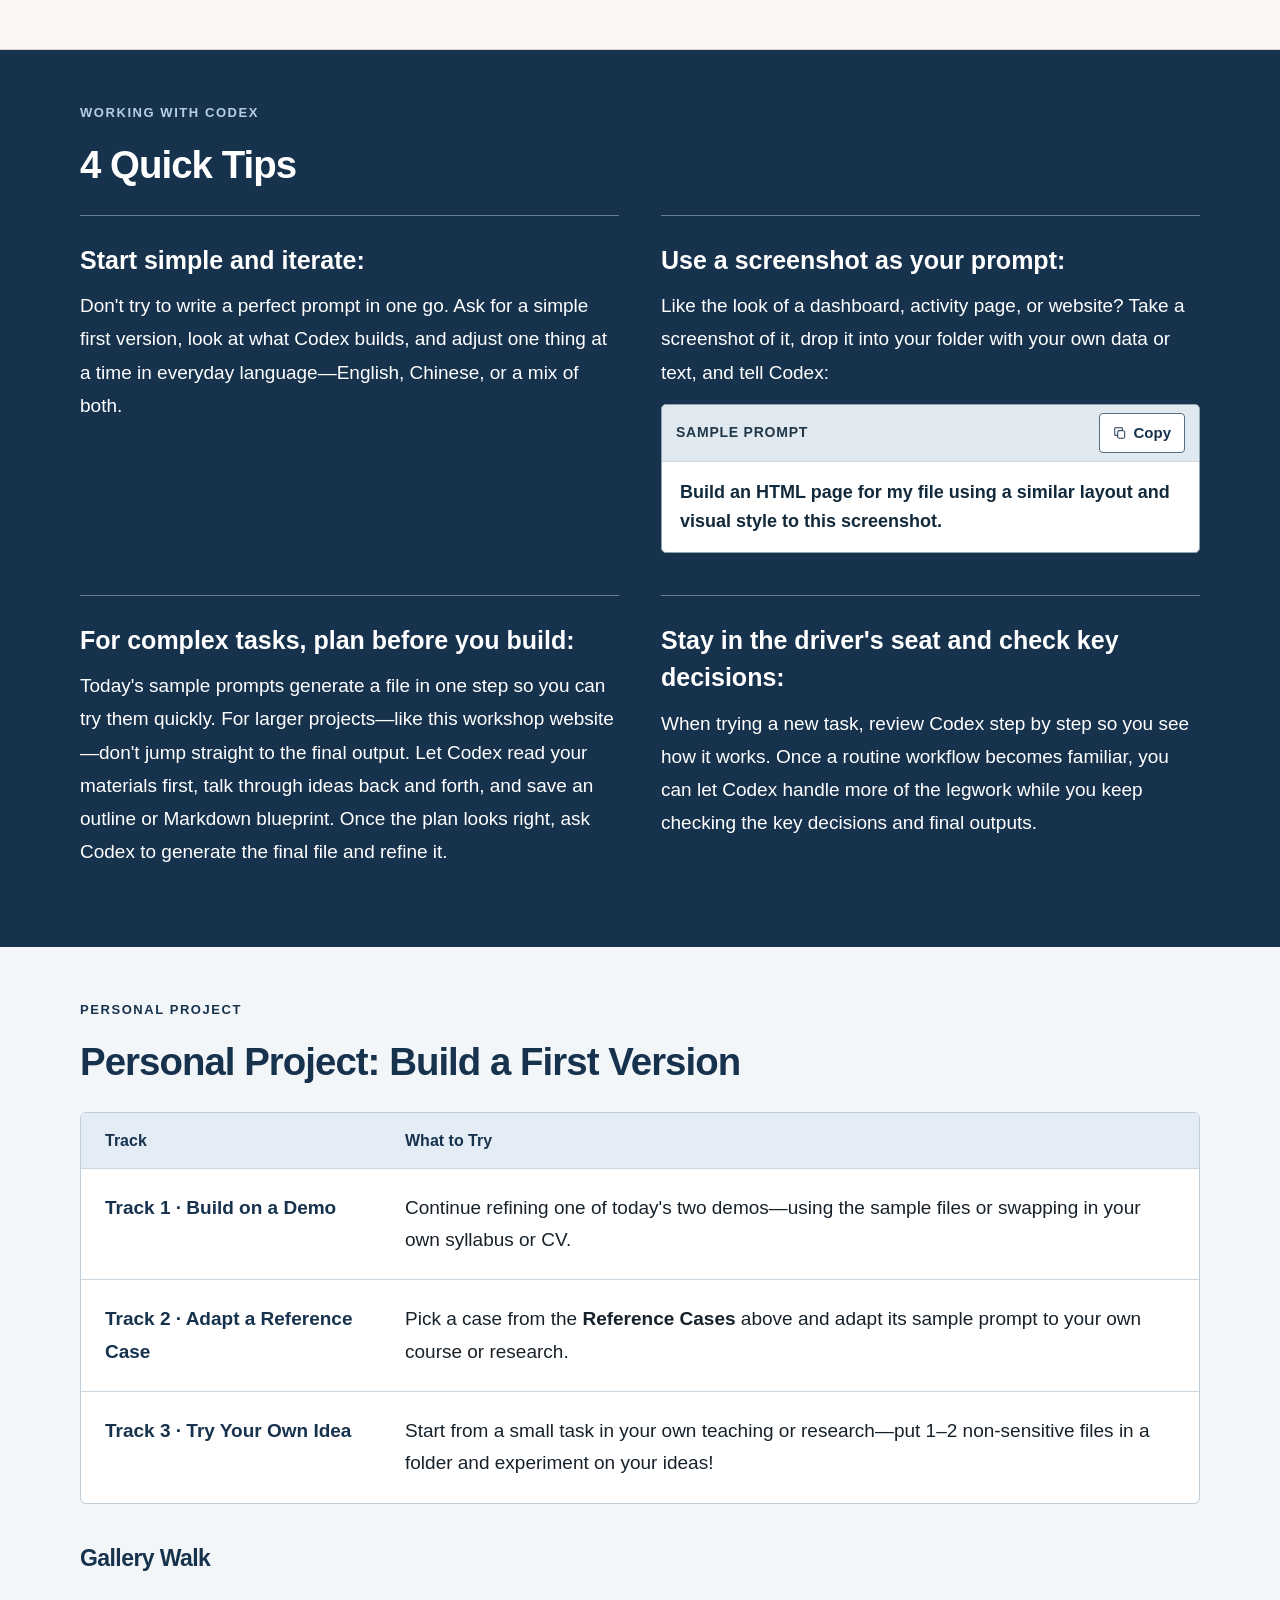
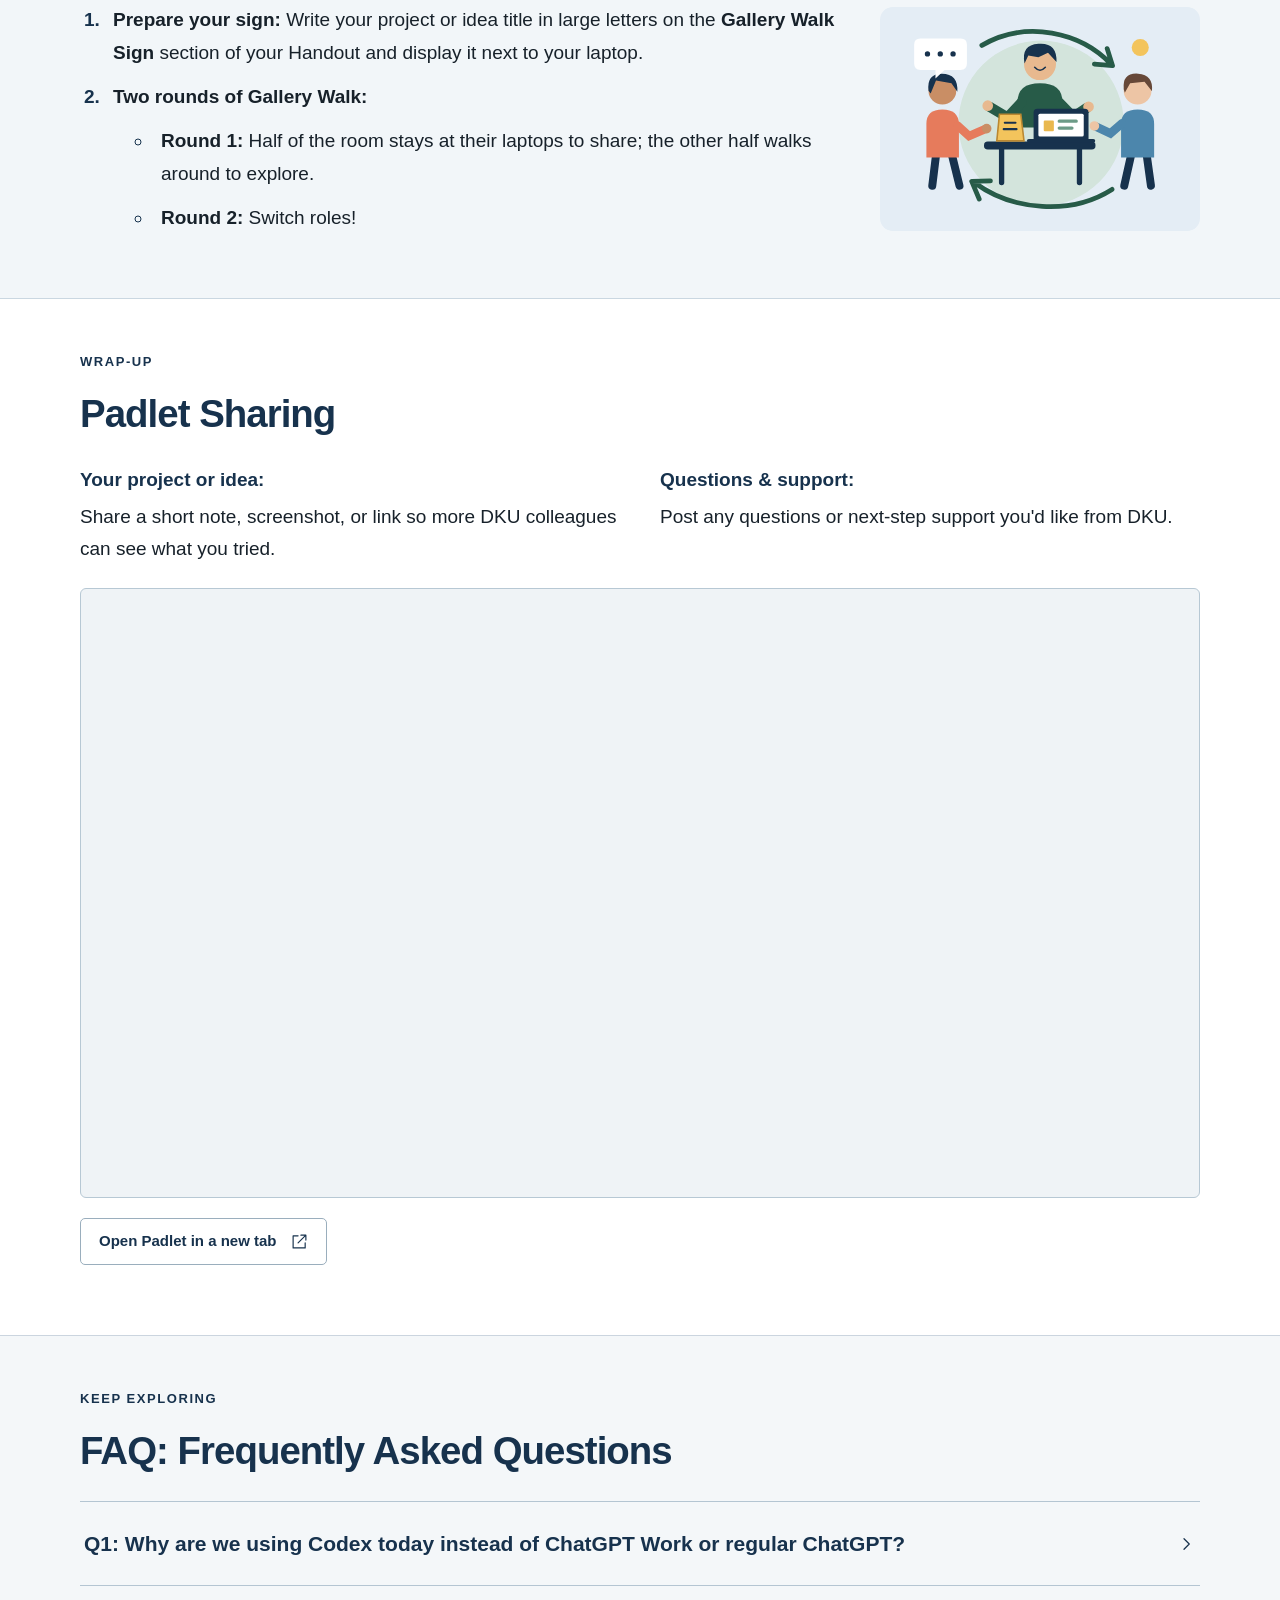
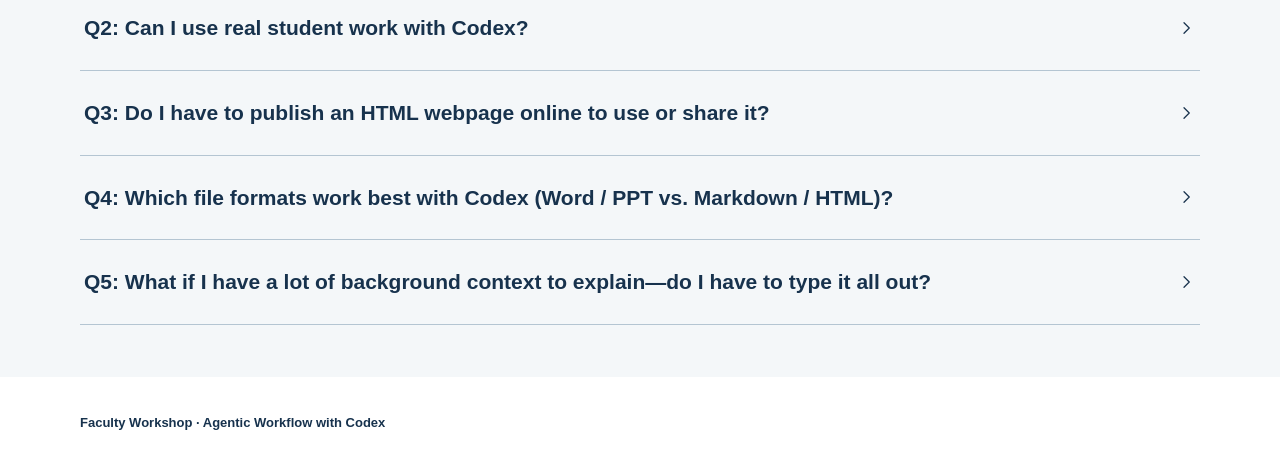
==== commit 2c3420e0: "Remove stray emphasis markers from publishing FAQ" ====
--- a/index.html
+++ b/index.html
@@ -159,8 +159,8 @@
 <ul>
 <li><strong>Option 1 · Use or share it as a regular file (no publishing needed):</strong> Double-click the <code>.html</code> file in any browser on your laptop to project it in class (works even offline), send it as an email attachment, or upload it to Canvas as a course page.</li>
 <li><strong>Option 2 · Publish it as a shareable link:</strong><ul>
-<li>*<em>GitHub Pages <em>(free &amp; works with DKU&#39;s API)</em>:</em>* Create a free GitHub account and let Codex publish and update the site for you <em>(see <strong>Demo 2, Step 4</strong> above)</em>.</li>
-<li>*<em>ChatGPT Sites <em>(requires a ChatGPT subscription account)</em>:</em>* Send Codex: <div class="prompt-box"><div class="prompt-head"><span>Sample prompt</span><button class="copy-button" type="button" data-copy="Publish the website to ChatGPT Sites and give me the link." aria-label="Copy prompt"><svg class="icon " viewBox="0 0 24 24" fill="none" stroke="currentColor" stroke-width="1.65" stroke-linecap="round" stroke-linejoin="round" aria-hidden="true"><rect x="8" y="8" width="12" height="13" rx="2"/><path d="M16 8V3H3v13h5"/></svg><span>Copy</span></button></div><pre><code>Publish the website to ChatGPT Sites and give me the link.</code></pre></div></li>
+<li><strong>GitHub Pages <em>(free &amp; works with DKU&#39;s API)</em>:</strong> Create a free GitHub account and let Codex publish and update the site for you <em>(see <strong>Demo 2, Step 4</strong> above)</em>.</li>
+<li><strong>ChatGPT Sites <em>(requires a ChatGPT subscription account)</em>:</strong> Send Codex: <div class="prompt-box"><div class="prompt-head"><span>Sample prompt</span><button class="copy-button" type="button" data-copy="Publish the website to ChatGPT Sites and give me the link." aria-label="Copy prompt"><svg class="icon " viewBox="0 0 24 24" fill="none" stroke="currentColor" stroke-width="1.65" stroke-linecap="round" stroke-linejoin="round" aria-hidden="true"><rect x="8" y="8" width="12" height="13" rx="2"/><path d="M16 8V3H3v13h5"/></svg><span>Copy</span></button></div><pre><code>Publish the website to ChatGPT Sites and give me the link.</code></pre></div></li>
 </ul>
 </li>
 </ul>
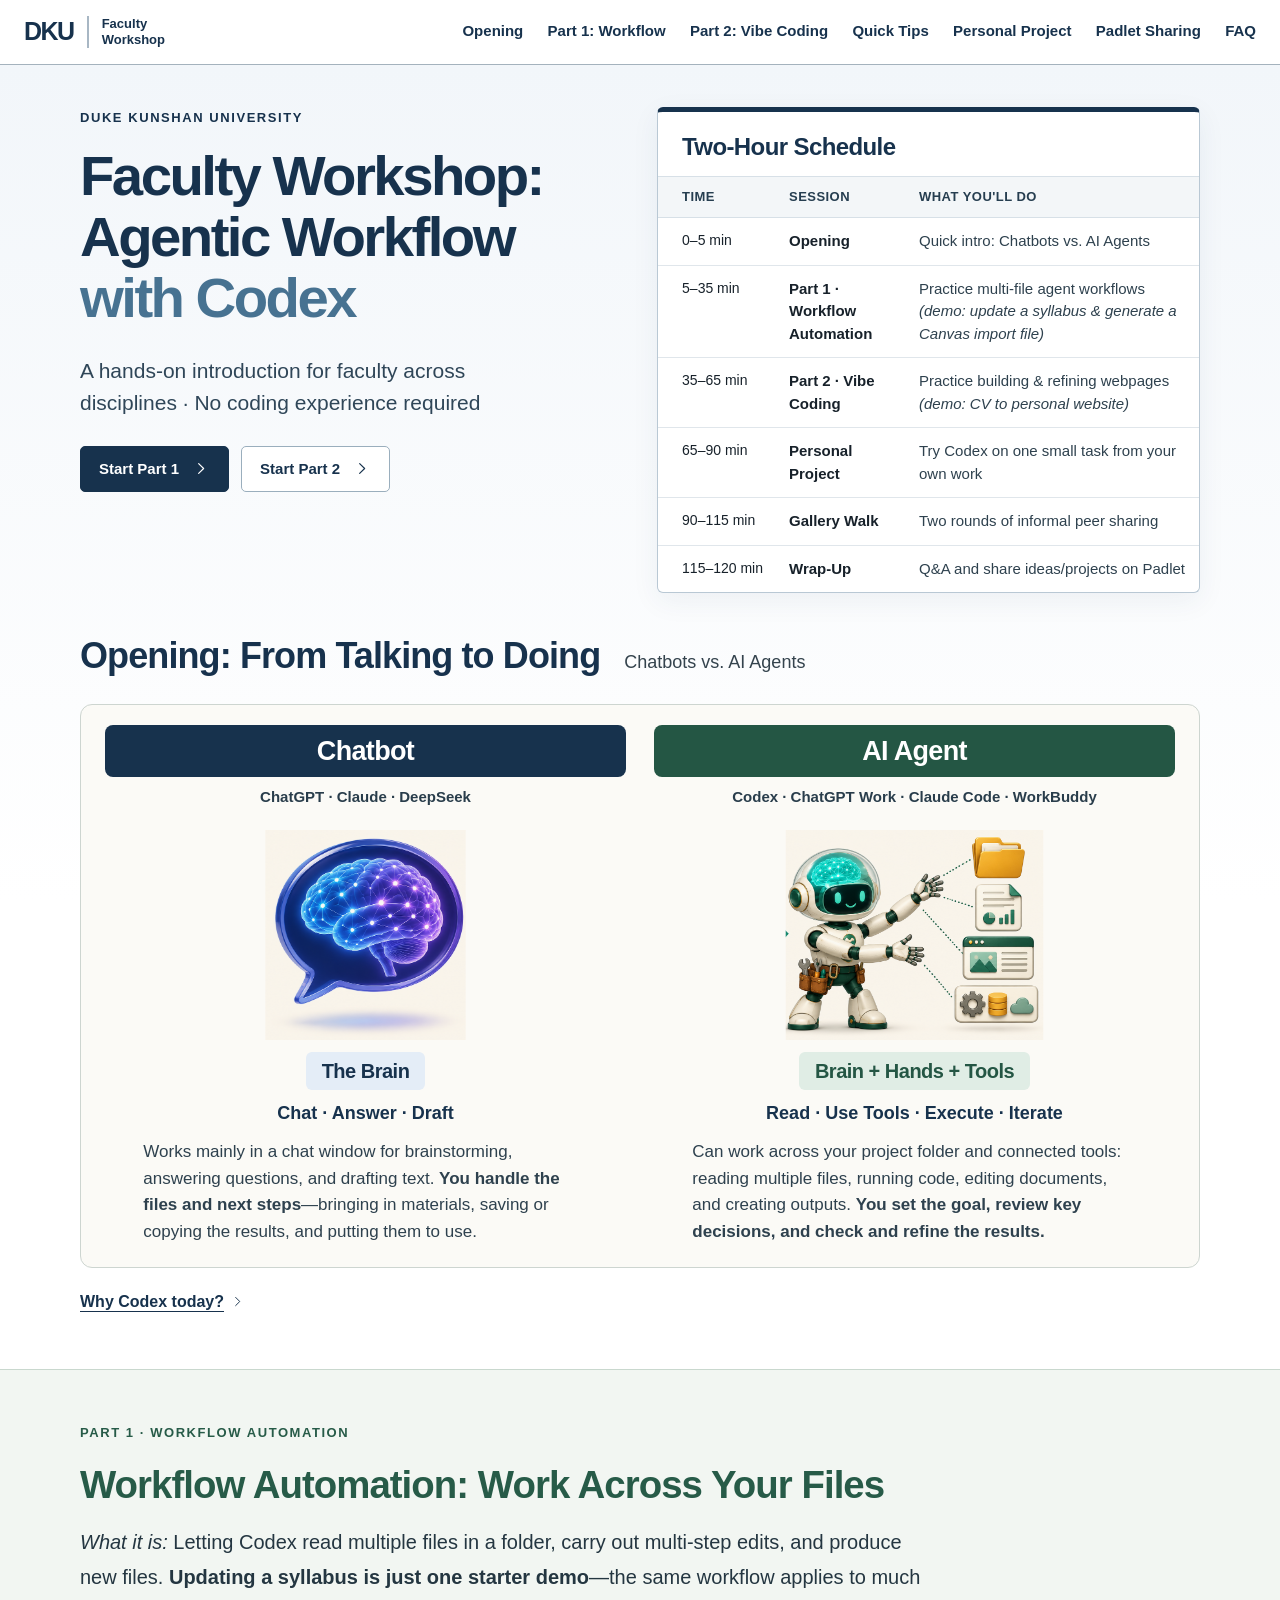
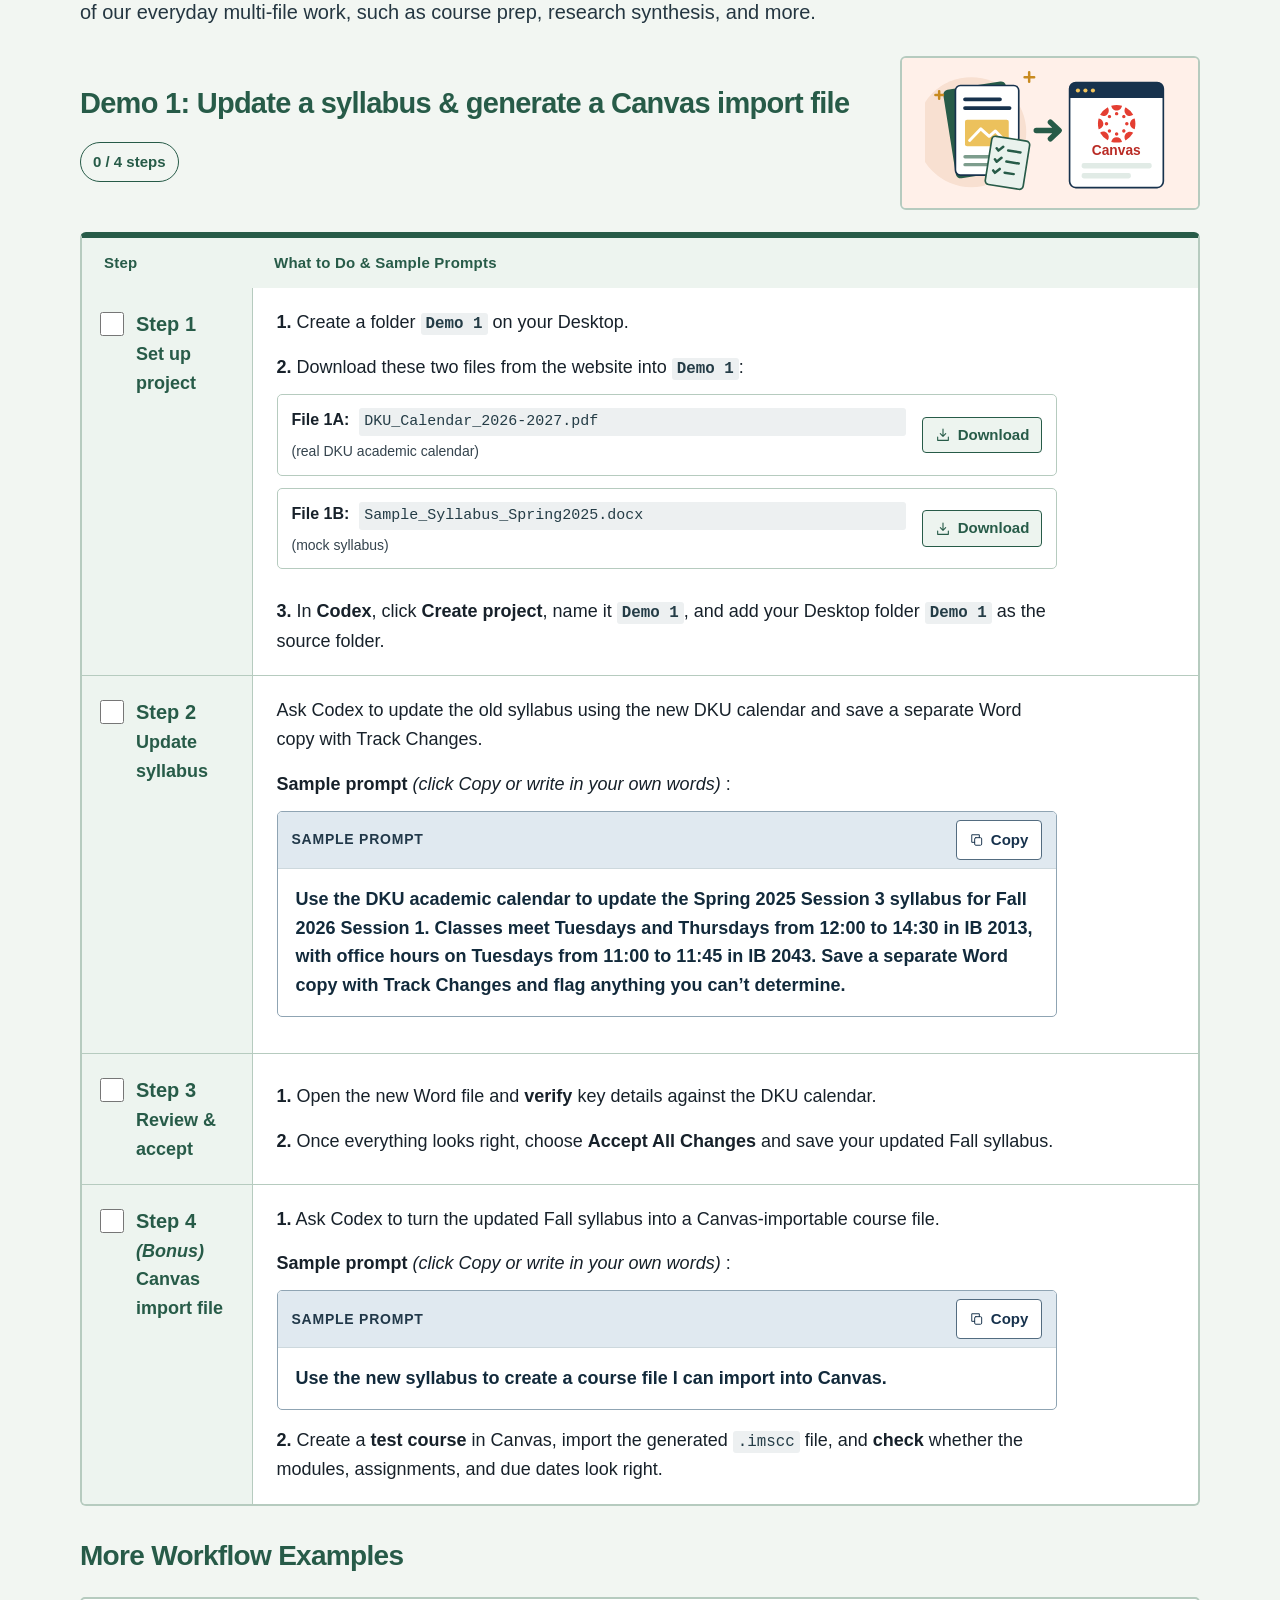
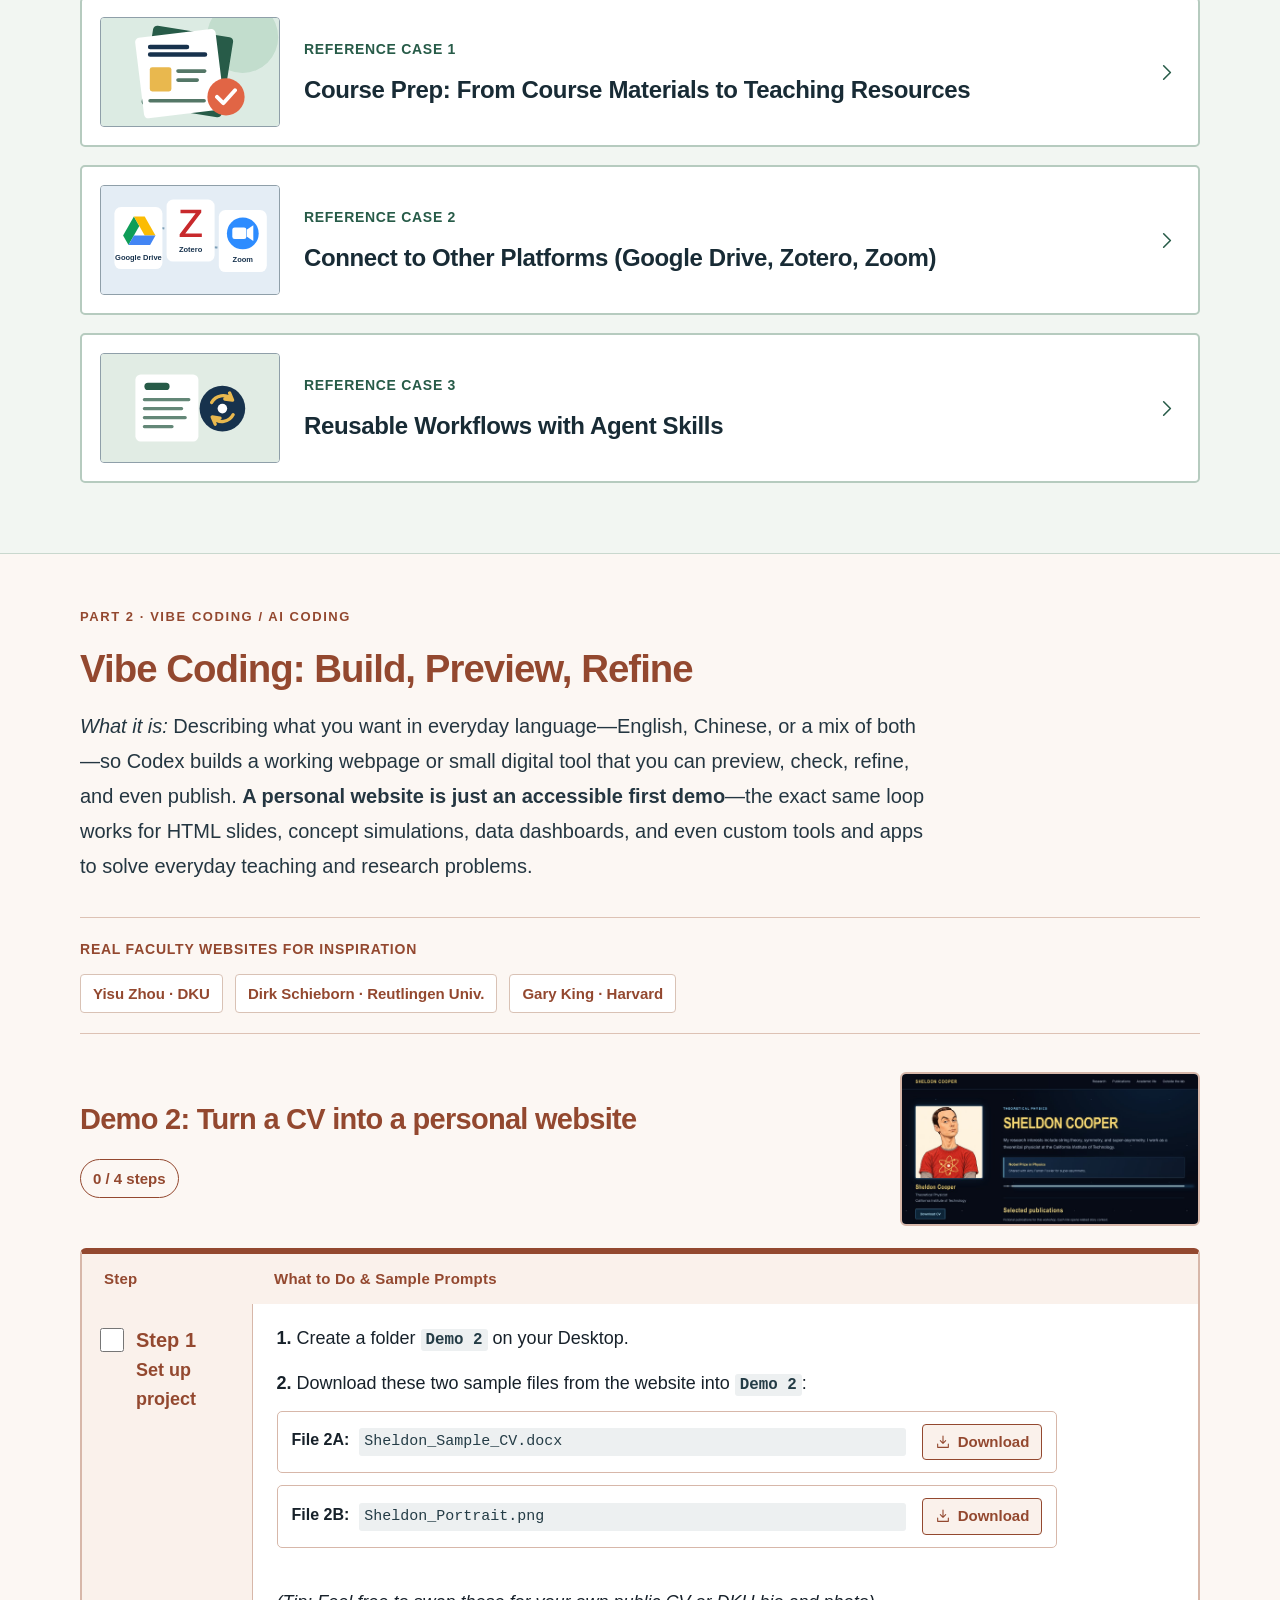
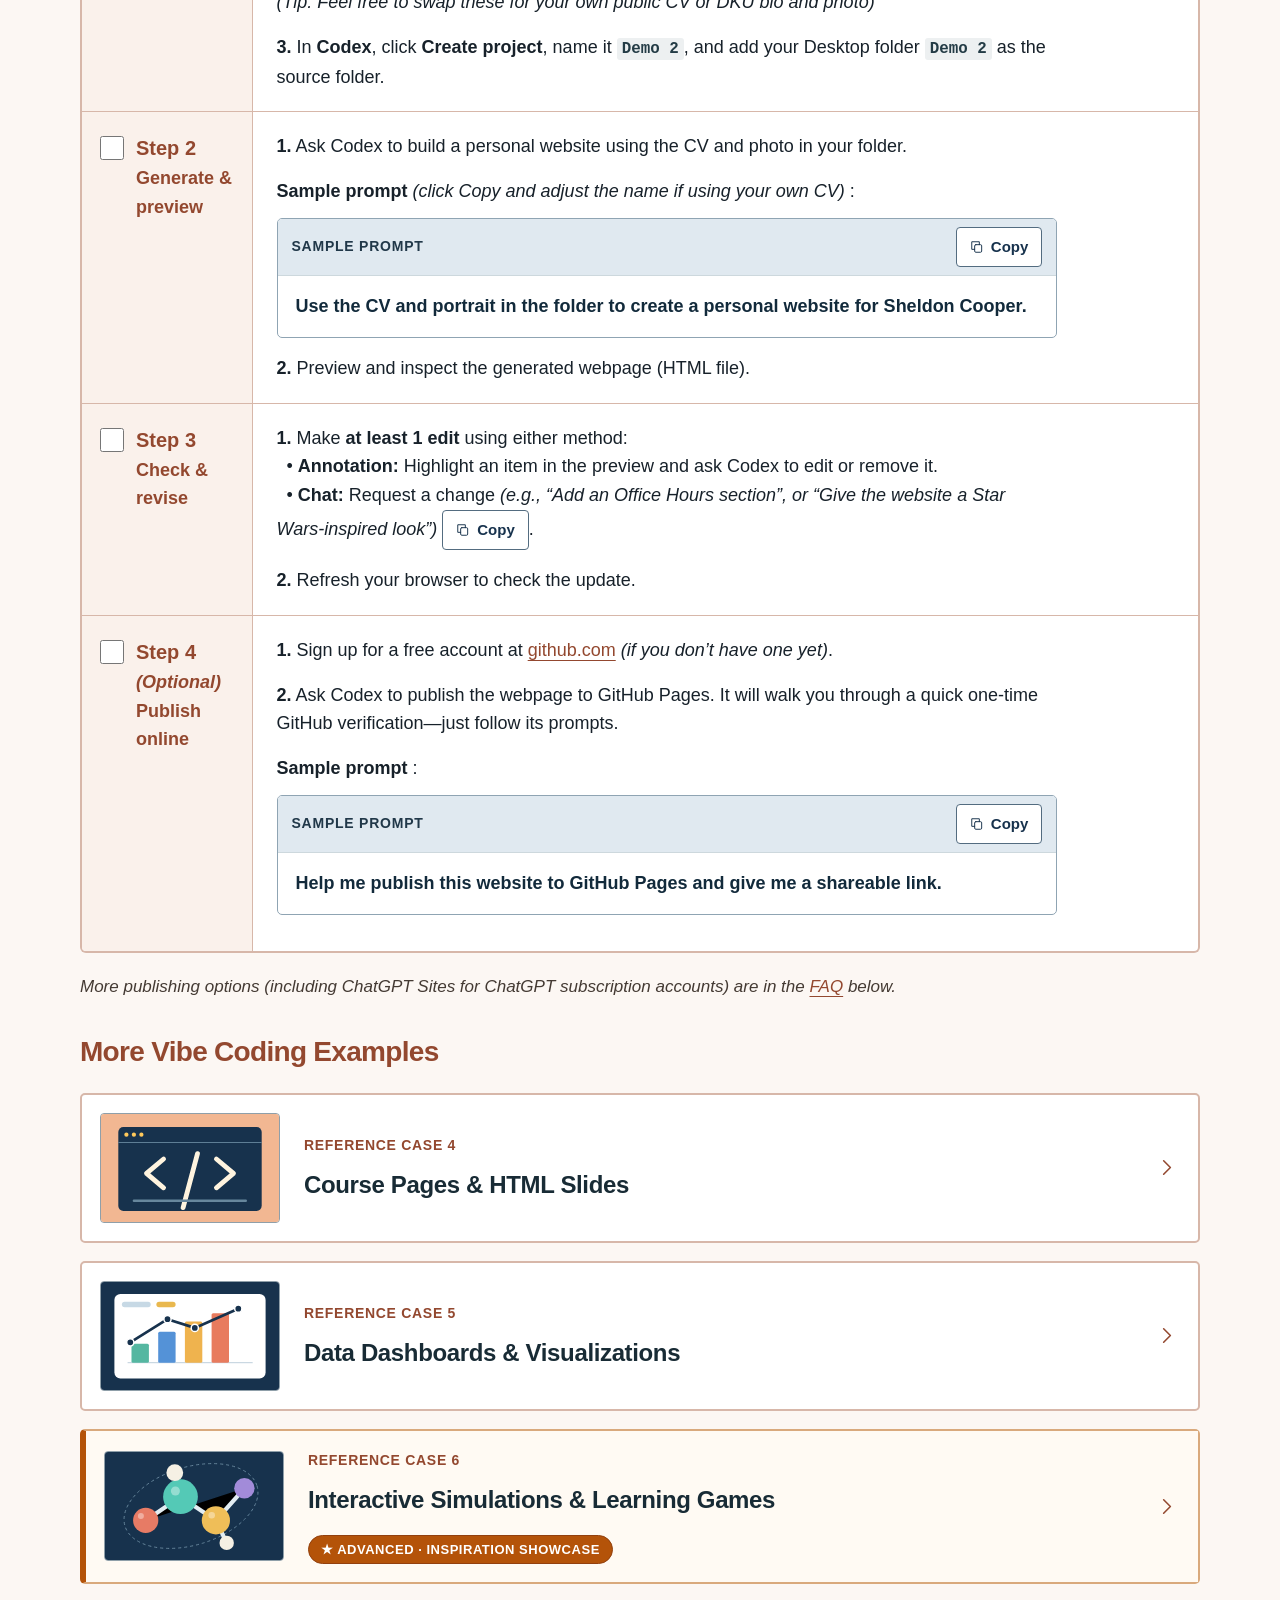
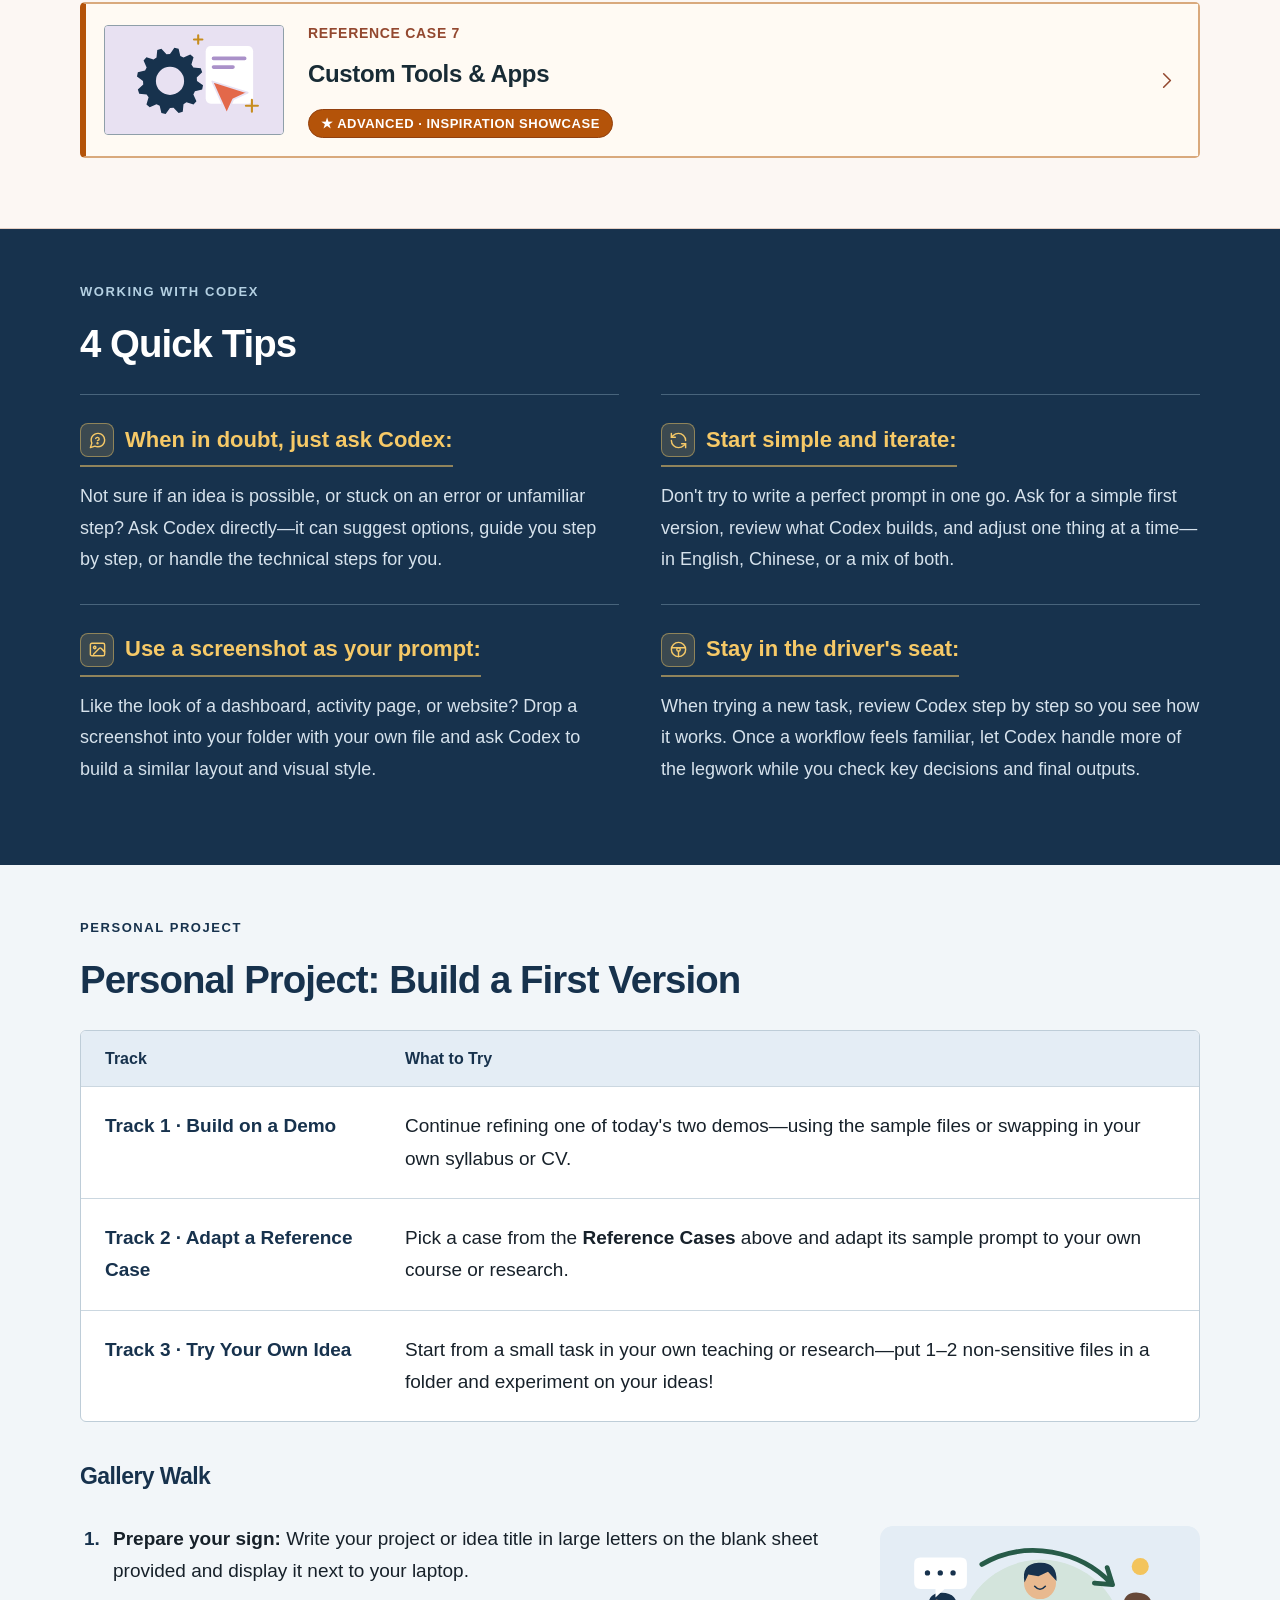
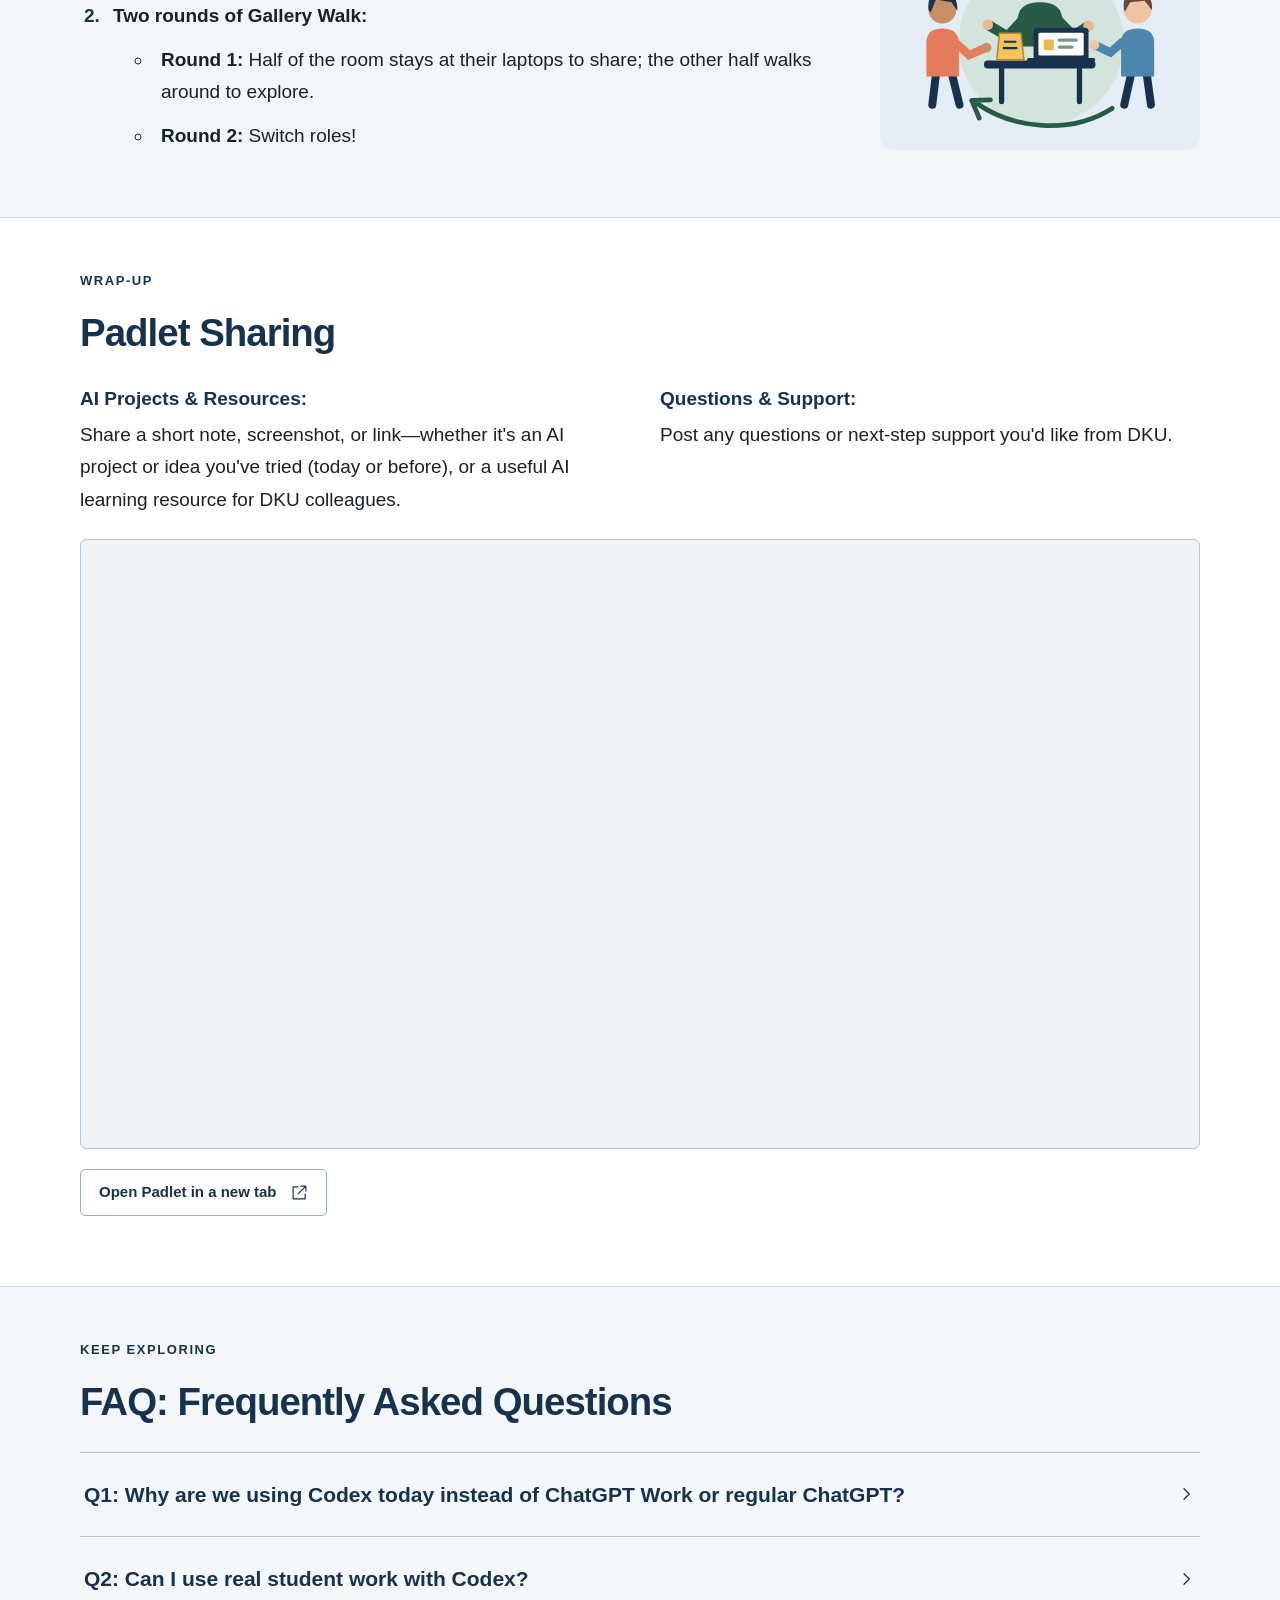
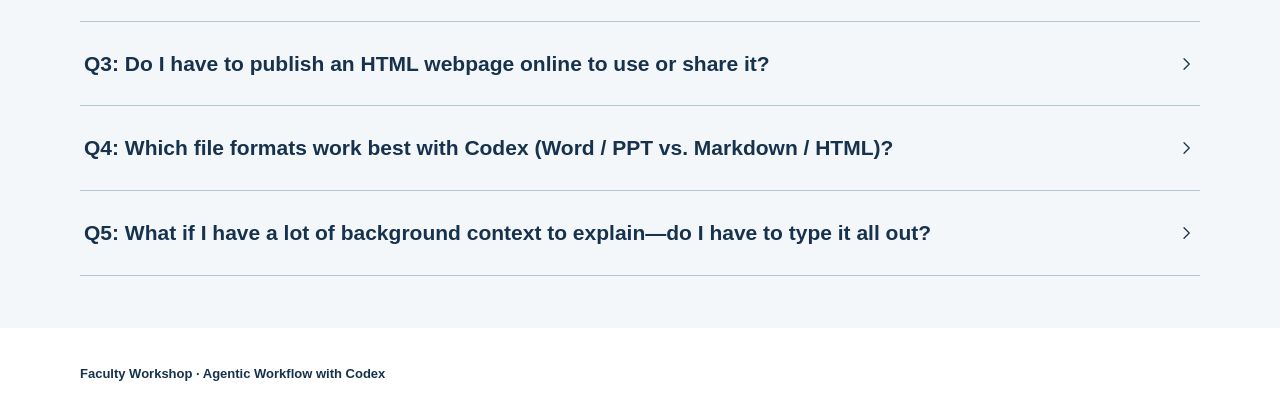
==== commit 331adecb: "Publish latest faculty workshop content and resource updates" ====
--- a/index.html
+++ b/index.html
@@ -66,7 +66,6 @@
 </li></ol></div><div class="case-block examples"><h4>More examples to explore</h4><ul>
 <li class="example-with-image"><div class="example-text"><a href="https://ctl.dukekunshan.edu.cn/programs/faculty-learning-community/2025-program/member-reflection-zheng">DKU CTL · Changcheng Zheng (Physics)</a> — Took existing PHYS 121/201 homework problems and used ChatGPT to rewrite them with built-in hints and step-by-step scaffolding so students try solving problems first (shows before/after versions).</div><figure class="example-image"><img src="assets/examples/physics-scaffolding.svg" alt="Physics problems with step-by-step scaffolding" loading="lazy" decoding="async"></figure></li>
 <li class="example-with-image"><div class="example-text"><a href="https://learning.northeastern.edu/ai-gallery-post-personalization-at-scale-ai-generated-case-study-simulations/">Northeastern · Personalized Case Study Simulations</a> — Adapted the same project assignment into different industry scenarios (construction, fashion, etc.) with matching weekly updates.</div><figure class="example-image"><img src="assets/examples/industry-case-scenarios.svg" alt="One assignment adapted to different industry scenarios" loading="lazy" decoding="async"></figure></li>
-<li class="example-with-image"><div class="example-text"><a href="https://thinkingwithagents.github.io/webinar-jun2026/twa-teaching-deck-erkmen.pdf">University of Vermont · Lecture Builder Skill</a> — An advanced example of turning a multi-step prep workflow (papers → notes, slides, discussion questions, exam items) into a reusable Agent Skill.</div><figure class="example-image"><img src="assets/examples/reusable-prep-workflow.svg" alt="A reusable workflow for preparing teaching materials" loading="lazy" decoding="async"></figure></li>
 </ul>
 </div></div></details><details class="reference-case" id="reference-2"><summary><span class="case-thumbnail"><img src="assets/topic-platforms.svg" alt="Google Drive, Zotero and Zoom" loading="lazy"></span><span class="case-summary-copy"><span class="case-index">Reference Case 2</span><span class="case-title">Connect to Other Platforms (Google Drive, Zotero, Zoom)</span></span><svg class="icon case-chevron" viewBox="0 0 24 24" fill="none" stroke="currentColor" stroke-width="1.65" stroke-linecap="round" stroke-linejoin="round" aria-hidden="true"><path d="m8 5 7 7-7 7"/></svg></summary><div class="case-content"><div class="case-block"><h4>What it does</h4><p>Use Codex plugins/connectors to work directly with external platforms—such as Google Drive, Zotero, or Zoom—so Codex can read existing cloud files, synthesize information, and write new documents back to a shared workspace.</p>
 </div><div class="quick-demo"><h4>Try a quick demo</h4><p class="practice-description"><em>(summarize 3 shared meeting notes in Google Drive and write back an action tracker)</em></p><ol class="practice-steps"><li><p>Connect <strong>Google Drive</strong> in Codex (under <em><strong>Plugins</strong></em>).</p>
@@ -77,9 +76,18 @@
 <li class="example-with-image"><div class="example-text"><strong>Zoom plugin</strong> — Summarize non-sensitive meeting transcripts into key decisions and follow-up actions.</div><figure class="example-image"><img src="assets/examples/zoom-meeting-actions.svg" alt="Zoom meeting transcripts turned into action items" loading="lazy" decoding="async"></figure></li>
 <li class="example-with-image"><div class="example-text"><strong>Zotero plugin</strong> — Query, organize, or summarize items from your reference library.</div><figure class="example-image"><img src="assets/examples/zotero-reference-library.svg" alt="Searching and organizing a Zotero reference library" loading="lazy" decoding="async"></figure></li>
 </ul>
+</div></div></details><details class="reference-case" id="reference-3"><summary><span class="case-thumbnail"><img src="assets/topic-skills.svg" alt="Reusable workflows with Agent Skills" loading="lazy"></span><span class="case-summary-copy"><span class="case-index">Reference Case 3</span><span class="case-title">Reusable Workflows with Agent Skills</span></span><svg class="icon case-chevron" viewBox="0 0 24 24" fill="none" stroke="currentColor" stroke-width="1.65" stroke-linecap="round" stroke-linejoin="round" aria-hidden="true"><path d="m8 5 7 7-7 7"/></svg></summary><div class="case-content"><div class="case-block"><h4>What it does</h4><p>Turn a teaching or research workflow you repeat every semester into a reusable <strong>Agent Skill</strong>—a saved instruction file that Codex follows automatically—or install open-source Skills built by others to enforce specific formats and quality standards. If you want to build your own Skill, you don&#39;t have to write it from scratch: simply ask Codex to review a task you just completed together and package that workflow into a reusable Skill.</p>
+</div><div class="quick-demo"><h4>Try a quick demo</h4><p class="practice-description"><em>(install an academic presentation Skill and generate <code>.pptx</code> slides)</em></p><ol class="practice-steps"><li><p>Put your own short paper, abstract, or notes in a Codex project folder — <strong>or download our mock lesson plan:</strong> <span class="download-item"><span class="download-file"><strong>File 3A:</strong><code class="filename">Sample_Lesson_Plan_Week2.docx</code></span><a class="download" href="files/Sample_Lesson_Plan_Week2.docx" download="Sample_Lesson_Plan_Week2.docx"><svg class="icon " viewBox="0 0 24 24" fill="none" stroke="currentColor" stroke-width="1.65" stroke-linecap="round" stroke-linejoin="round" aria-hidden="true"><path d="M12 3v11m-4-4 4 4 4-4M4 15v5h16v-5"/></svg><span>Download</span></a></span></p>
+</li><li><p>Send the sample prompt below so Codex installs the <a href="https://github.com/Gabberflast/academic-pptx-skill">Academic Presentation Skill (GitHub)</a> and uses it to create editable PowerPoint slides:</p>
+<div class="prompt-box"><div class="prompt-head"><span>Sample prompt</span><button class="copy-button" type="button" data-copy="Install the Agent Skill from https://github.com/Gabberflast/academic-pptx-skill, then use it to turn the document in this folder into a clean 6-slide PowerPoint (.pptx) file." aria-label="Copy prompt"><svg class="icon " viewBox="0 0 24 24" fill="none" stroke="currentColor" stroke-width="1.65" stroke-linecap="round" stroke-linejoin="round" aria-hidden="true"><rect x="8" y="8" width="12" height="13" rx="2"/><path d="M16 8V3H3v13h5"/></svg><span>Copy</span></button></div><pre><code>Install the Agent Skill from https://github.com/Gabberflast/academic-pptx-skill, then use it to turn the document in this folder into a clean 6-slide PowerPoint (.pptx) file.</code></pre></div>
+</li><li><p>Open the generated <code>.pptx</code> file to review and edit the titles, layout, and slides.</p>
+<figure class="example-image" style="margin-top: 14px; max-width: 460px;"><img src="assets/examples/academic-pptx-skill.jpg" alt="Sample academic slide generated by Academic Presentation Skill" loading="lazy" decoding="async"></figure>
+</li></ol></div><div class="case-block examples"><h4>More examples to explore</h4><ul>
+<li class="example-with-image"><div class="example-text"><a href="https://thinkingwithagents.github.io/webinar-jun2026/twa-teaching-deck-erkmen.pdf">University of Vermont · Lecture Builder (PDF)</a> &amp; <a href="https://github.com/thinkingwithagents/skills">Academic Skills (GitHub)</a> — Turns a multi-step prep workflow (papers → notes, slides, discussion questions, and exam items) into a reusable Skill, plus installable Skills for literature reviews, paper reviews, and data checks.</div><figure class="example-image"><img src="assets/examples/reusable-prep-workflow.svg" alt="A reusable workflow for preparing teaching materials" loading="lazy" decoding="async"></figure></li>
+</ul>
 </div></div></details></div></div></section>
 <section id="part2" class="section part-two"><div class="container"><div class="section-header"><p class="eyebrow">Part 2 · Vibe Coding / AI coding</p><h2>Vibe Coding: Build, Preview, Refine</h2><div class="section-description"><p><em>What it is:</em> Describing what you want in everyday language—English, Chinese, or a mix of both—so Codex builds a working webpage or small digital tool that you can preview, check, refine, and even publish. <strong>A personal website is just an accessible first demo</strong>—the exact same loop works for HTML slides, concept simulations, data dashboards, and even custom tools and apps to solve everyday teaching and research problems.</p>
-</div></div><div class="inspiration"><span>Real Faculty Websites for Inspiration</span><div><a href="https://zhouyisu.org/">Yisu Zhou · DKU</a><a href="https://schieborn.de/en/">Dirk Schieborn · Reutlingen Univ.</a><a href="https://gking.harvard.edu/">Gary King · Harvard</a></div></div><div class="demo-intro"><div class="demo-heading"><h3>Demo 2: Turn a CV into a personal website</h3><span class="step-count" data-counter="2">0 / 4 steps</span></div><figure class="demo-preview"><img src="assets/demo-personal-site.jpg" alt="Sheldon Cooper personal website" loading="lazy"></figure></div><div class="demo-table-wrap"><table class="demo-table"><thead><tr><th scope="col">Step</th><th scope="col">What to Do &amp; Sample Prompts</th></tr></thead><tbody><tr><th scope="row"><label class="step-check" for="demo-2-step-1"><input type="checkbox" id="demo-2-step-1" data-step="demo-2-step-1"><span><strong>Step 1</strong><br>Set up project</span></label></th><td><div class="step-instructions"><strong>1.</strong> Create a folder <strong><code>Demo 2</code></strong> on your Desktop.<span class="instruction-gap" aria-hidden="true"></span><strong>2.</strong> Download these two sample files from the website into <strong><code>Demo 2</code></strong>:<span class="download-item"><span class="download-file"><strong>File 2A:</strong><code class="filename">Sheldon_Sample_CV.docx</code></span><a class="download" href="files/Sheldon_Sample_CV.docx" download="Sheldon_Sample_CV.docx"><svg class="icon " viewBox="0 0 24 24" fill="none" stroke="currentColor" stroke-width="1.65" stroke-linecap="round" stroke-linejoin="round" aria-hidden="true"><path d="M12 3v11m-4-4 4 4 4-4M4 15v5h16v-5"/></svg><span>Download</span></a></span><span class="download-item"><span class="download-file"><strong>File 2B:</strong><code class="filename">Sheldon_Portrait.png</code></span><a class="download" href="files/Sheldon_Portrait.png" download="Sheldon_Portrait.png"><svg class="icon " viewBox="0 0 24 24" fill="none" stroke="currentColor" stroke-width="1.65" stroke-linecap="round" stroke-linejoin="round" aria-hidden="true"><path d="M12 3v11m-4-4 4 4 4-4M4 15v5h16v-5"/></svg><span>Download</span></a></span><br><em>(Tip: Feel free to swap these for your own public CV or DKU bio and photo)</em><span class="instruction-gap" aria-hidden="true"></span><strong>3.</strong> In <strong>Codex</strong>, click <strong>Create project</strong>, name it <strong><code>Demo 2</code></strong>, and add your Desktop folder <strong><code>Demo 2</code></strong> as the source folder.</div></td></tr><tr><th scope="row"><label class="step-check" for="demo-2-step-2"><input type="checkbox" id="demo-2-step-2" data-step="demo-2-step-2"><span><strong>Step 2</strong><br>Generate &amp; preview</span></label></th><td><div class="step-instructions"><strong>1.</strong> Ask Codex to build a personal website using the CV and photo in your folder.<span class="instruction-gap" aria-hidden="true"></span><strong>Sample prompt</strong> <em>(click Copy and adjust the name if using your own CV)</em> :<br><div class="prompt-box"><div class="prompt-head"><span>Sample prompt</span><button class="copy-button" type="button" data-copy="Use the CV and portrait in the folder to create a personal website for Sheldon Cooper." aria-label="Copy prompt"><svg class="icon " viewBox="0 0 24 24" fill="none" stroke="currentColor" stroke-width="1.65" stroke-linecap="round" stroke-linejoin="round" aria-hidden="true"><rect x="8" y="8" width="12" height="13" rx="2"/><path d="M16 8V3H3v13h5"/></svg><span>Copy</span></button></div><pre><code>Use the CV and portrait in the folder to create a personal website for Sheldon Cooper.</code></pre></div><strong>2.</strong> Preview and inspect the generated webpage (HTML file).</div></td></tr><tr><th scope="row"><label class="step-check" for="demo-2-step-3"><input type="checkbox" id="demo-2-step-3" data-step="demo-2-step-3"><span><strong>Step 3</strong><br>Check &amp; revise</span></label></th><td><div class="step-instructions"><strong>1.</strong> Make <strong>at least 1 edit</strong> using either method:<br>&nbsp;&nbsp;• <strong>Annotation:</strong> Highlight an item in the preview and ask Codex to edit or remove it.<br>&nbsp;&nbsp;• <strong>Chat:</strong> Request a change <em>(e.g., “Add an Office Hours section”, or “Give the website a Star Wars-inspired look”)</em> <button class="copy-button" type="button" data-copy="Give the website a Star Wars-inspired look" aria-label="Copy prompt"><svg class="icon " viewBox="0 0 24 24" fill="none" stroke="currentColor" stroke-width="1.65" stroke-linecap="round" stroke-linejoin="round" aria-hidden="true"><rect x="8" y="8" width="12" height="13" rx="2"/><path d="M16 8V3H3v13h5"/></svg><span>Copy</span></button>.<span class="instruction-gap" aria-hidden="true"></span><strong>2.</strong> Refresh your browser to check the update.</div></td></tr><tr><th scope="row"><label class="step-check" for="demo-2-step-4"><input type="checkbox" id="demo-2-step-4" data-step="demo-2-step-4"><span><strong>Step 4</strong><br><em>(Optional)</em><br>Publish online</span></label></th><td><div class="step-instructions"><strong>1.</strong> Sign up for a free account at <a href="https://github.com">github.com</a> <em>(if you don’t have one yet)</em>.<span class="instruction-gap" aria-hidden="true"></span><strong>2.</strong> Ask Codex to publish the webpage to GitHub Pages. It will walk you through a quick one-time GitHub verification—just follow its prompts.<span class="instruction-gap" aria-hidden="true"></span><strong>Sample prompt</strong> : <div class="prompt-box"><div class="prompt-head"><span>Sample prompt</span><button class="copy-button" type="button" data-copy="Help me publish this website to GitHub Pages and give me a shareable link." aria-label="Copy prompt"><svg class="icon " viewBox="0 0 24 24" fill="none" stroke="currentColor" stroke-width="1.65" stroke-linecap="round" stroke-linejoin="round" aria-hidden="true"><rect x="8" y="8" width="12" height="13" rx="2"/><path d="M16 8V3H3v13h5"/></svg><span>Copy</span></button></div><pre><code>Help me publish this website to GitHub Pages and give me a shareable link.</code></pre></div></div></td></tr></tbody></table></div><p class="publishing-note"><em>More publishing options (including ChatGPT Sites for ChatGPT subscription accounts) are in the <a href="#faq-q3" data-open="faq-q3">FAQ</a> below.</em></p><div class="references"><h3>More Vibe Coding Examples</h3><details class="reference-case" id="reference-3"><summary><span class="case-thumbnail"><img src="assets/topic-slides.svg" alt="HTML course pages and slides" loading="lazy"></span><span class="case-summary-copy"><span class="case-index">Reference Case 3</span><span class="case-title">Course Pages &amp; HTML Slides</span></span><svg class="icon case-chevron" viewBox="0 0 24 24" fill="none" stroke="currentColor" stroke-width="1.65" stroke-linecap="round" stroke-linejoin="round" aria-hidden="true"><path d="m8 5 7 7-7 7"/></svg></summary><div class="case-content"><div class="case-block"><h4>What it does</h4><p>Turn static course materials—such as a syllabus, lesson plans, reading guides, handouts, or resource lists—into a clean webpage or HTML slide deck that students can browse and use without extra logins—<strong>just like this workshop website</strong>.</p>
+</div></div><div class="inspiration"><span>Real Faculty Websites for Inspiration</span><div><a href="https://zhouyisu.org/">Yisu Zhou · DKU</a><a href="https://schieborn.de/en/">Dirk Schieborn · Reutlingen Univ.</a><a href="https://gking.harvard.edu/">Gary King · Harvard</a></div></div><div class="demo-intro"><div class="demo-heading"><h3>Demo 2: Turn a CV into a personal website</h3><span class="step-count" data-counter="2">0 / 4 steps</span></div><figure class="demo-preview"><img src="assets/demo-personal-site.jpg" alt="Sheldon Cooper personal website" loading="lazy"></figure></div><div class="demo-table-wrap"><table class="demo-table"><thead><tr><th scope="col">Step</th><th scope="col">What to Do &amp; Sample Prompts</th></tr></thead><tbody><tr><th scope="row"><label class="step-check" for="demo-2-step-1"><input type="checkbox" id="demo-2-step-1" data-step="demo-2-step-1"><span><strong>Step 1</strong><br>Set up project</span></label></th><td><div class="step-instructions"><strong>1.</strong> Create a folder <strong><code>Demo 2</code></strong> on your Desktop.<span class="instruction-gap" aria-hidden="true"></span><strong>2.</strong> Download these two sample files from the website into <strong><code>Demo 2</code></strong>:<span class="download-item"><span class="download-file"><strong>File 2A:</strong><code class="filename">Sheldon_Sample_CV.docx</code></span><a class="download" href="files/Sheldon_Sample_CV.docx" download="Sheldon_Sample_CV.docx"><svg class="icon " viewBox="0 0 24 24" fill="none" stroke="currentColor" stroke-width="1.65" stroke-linecap="round" stroke-linejoin="round" aria-hidden="true"><path d="M12 3v11m-4-4 4 4 4-4M4 15v5h16v-5"/></svg><span>Download</span></a></span><span class="download-item"><span class="download-file"><strong>File 2B:</strong><code class="filename">Sheldon_Portrait.png</code></span><a class="download" href="files/Sheldon_Portrait.png" download="Sheldon_Portrait.png"><svg class="icon " viewBox="0 0 24 24" fill="none" stroke="currentColor" stroke-width="1.65" stroke-linecap="round" stroke-linejoin="round" aria-hidden="true"><path d="M12 3v11m-4-4 4 4 4-4M4 15v5h16v-5"/></svg><span>Download</span></a></span><br><em>(Tip: Feel free to swap these for your own public CV or DKU bio and photo)</em><span class="instruction-gap" aria-hidden="true"></span><strong>3.</strong> In <strong>Codex</strong>, click <strong>Create project</strong>, name it <strong><code>Demo 2</code></strong>, and add your Desktop folder <strong><code>Demo 2</code></strong> as the source folder.</div></td></tr><tr><th scope="row"><label class="step-check" for="demo-2-step-2"><input type="checkbox" id="demo-2-step-2" data-step="demo-2-step-2"><span><strong>Step 2</strong><br>Generate &amp; preview</span></label></th><td><div class="step-instructions"><strong>1.</strong> Ask Codex to build a personal website using the CV and photo in your folder.<span class="instruction-gap" aria-hidden="true"></span><strong>Sample prompt</strong> <em>(click Copy and adjust the name if using your own CV)</em> :<br><div class="prompt-box"><div class="prompt-head"><span>Sample prompt</span><button class="copy-button" type="button" data-copy="Use the CV and portrait in the folder to create a personal website for Sheldon Cooper." aria-label="Copy prompt"><svg class="icon " viewBox="0 0 24 24" fill="none" stroke="currentColor" stroke-width="1.65" stroke-linecap="round" stroke-linejoin="round" aria-hidden="true"><rect x="8" y="8" width="12" height="13" rx="2"/><path d="M16 8V3H3v13h5"/></svg><span>Copy</span></button></div><pre><code>Use the CV and portrait in the folder to create a personal website for Sheldon Cooper.</code></pre></div><strong>2.</strong> Preview and inspect the generated webpage (HTML file).</div></td></tr><tr><th scope="row"><label class="step-check" for="demo-2-step-3"><input type="checkbox" id="demo-2-step-3" data-step="demo-2-step-3"><span><strong>Step 3</strong><br>Check &amp; revise</span></label></th><td><div class="step-instructions"><strong>1.</strong> Make <strong>at least 1 edit</strong> using either method:<br>&nbsp;&nbsp;• <strong>Annotation:</strong> Highlight an item in the preview and ask Codex to edit or remove it.<br>&nbsp;&nbsp;• <strong>Chat:</strong> Request a change <em>(e.g., “Add an Office Hours section”, or “Give the website a Star Wars-inspired look”)</em> <button class="copy-button" type="button" data-copy="Give the website a Star Wars-inspired look" aria-label="Copy prompt"><svg class="icon " viewBox="0 0 24 24" fill="none" stroke="currentColor" stroke-width="1.65" stroke-linecap="round" stroke-linejoin="round" aria-hidden="true"><rect x="8" y="8" width="12" height="13" rx="2"/><path d="M16 8V3H3v13h5"/></svg><span>Copy</span></button>.<span class="instruction-gap" aria-hidden="true"></span><strong>2.</strong> Refresh your browser to check the update.</div></td></tr><tr><th scope="row"><label class="step-check" for="demo-2-step-4"><input type="checkbox" id="demo-2-step-4" data-step="demo-2-step-4"><span><strong>Step 4</strong><br><em>(Optional)</em><br>Publish online</span></label></th><td><div class="step-instructions"><strong>1.</strong> Sign up for a free account at <a href="https://github.com">github.com</a> <em>(if you don’t have one yet)</em>.<span class="instruction-gap" aria-hidden="true"></span><strong>2.</strong> Ask Codex to publish the webpage to GitHub Pages. It will walk you through a quick one-time GitHub verification—just follow its prompts.<span class="instruction-gap" aria-hidden="true"></span><strong>Sample prompt</strong> : <div class="prompt-box"><div class="prompt-head"><span>Sample prompt</span><button class="copy-button" type="button" data-copy="Help me publish this website to GitHub Pages and give me a shareable link." aria-label="Copy prompt"><svg class="icon " viewBox="0 0 24 24" fill="none" stroke="currentColor" stroke-width="1.65" stroke-linecap="round" stroke-linejoin="round" aria-hidden="true"><rect x="8" y="8" width="12" height="13" rx="2"/><path d="M16 8V3H3v13h5"/></svg><span>Copy</span></button></div><pre><code>Help me publish this website to GitHub Pages and give me a shareable link.</code></pre></div></div></td></tr></tbody></table></div><p class="publishing-note"><em>More publishing options (including ChatGPT Sites for ChatGPT subscription accounts) are in the <a href="#faq-q3" data-open="faq-q3">FAQ</a> below.</em></p><div class="references"><h3>More Vibe Coding Examples</h3><details class="reference-case" id="reference-4"><summary><span class="case-thumbnail"><img src="assets/topic-slides.svg" alt="HTML course pages and slides" loading="lazy"></span><span class="case-summary-copy"><span class="case-index">Reference Case 4</span><span class="case-title">Course Pages &amp; HTML Slides</span></span><svg class="icon case-chevron" viewBox="0 0 24 24" fill="none" stroke="currentColor" stroke-width="1.65" stroke-linecap="round" stroke-linejoin="round" aria-hidden="true"><path d="m8 5 7 7-7 7"/></svg></summary><div class="case-content"><div class="case-block"><h4>What it does</h4><p>Turn static course materials—such as a syllabus, lesson plans, reading guides, handouts, or resource lists—into a clean webpage or HTML slide deck that students can browse and use without extra logins—<strong>just like this workshop website</strong>.</p>
 </div><div class="quick-demo"><h4>Try a quick demo</h4><p class="practice-description"><em>(turn a syllabus + lesson plan into an interactive HTML slide deck for class)</em></p><ol class="practice-steps"><li><p>Put your own syllabus and a 1-page lesson plan into a Codex folder — <strong>or download our mock intro research-methods files:</strong> <span class="download-item"><span class="download-file"><strong>File 1B:</strong><code class="filename">Sample_Syllabus_Spring2025.docx</code></span><a class="download" href="files/Sample_Syllabus_Spring2025.docx" download="Sample_Syllabus_Spring2025.docx"><svg class="icon " viewBox="0 0 24 24" fill="none" stroke="currentColor" stroke-width="1.65" stroke-linecap="round" stroke-linejoin="round" aria-hidden="true"><path d="M12 3v11m-4-4 4 4 4-4M4 15v5h16v-5"/></svg><span>Download</span></a></span><span class="download-item"><span class="download-file"><strong>File 3A:</strong><code class="filename">Sample_Lesson_Plan_Week2.docx</code></span><a class="download" href="files/Sample_Lesson_Plan_Week2.docx" download="Sample_Lesson_Plan_Week2.docx"><svg class="icon " viewBox="0 0 24 24" fill="none" stroke="currentColor" stroke-width="1.65" stroke-linecap="round" stroke-linejoin="round" aria-hidden="true"><path d="M12 3v11m-4-4 4 4 4-4M4 15v5h16v-5"/></svg><span>Download</span></a></span></p>
 </li><li><p>Send the sample prompt below to build an HTML slide deck based on the syllabus and the lesson plan:</p>
 <div class="prompt-box"><div class="prompt-head"><span>Sample prompt</span><button class="copy-button" type="button" data-copy="Read the syllabus and Week 2 lesson plan in this folder, and create a clean, single-file HTML slide deck for this 75-minute class." aria-label="Copy prompt"><svg class="icon " viewBox="0 0 24 24" fill="none" stroke="currentColor" stroke-width="1.65" stroke-linecap="round" stroke-linejoin="round" aria-hidden="true"><rect x="8" y="8" width="12" height="13" rx="2"/><path d="M16 8V3H3v13h5"/></svg><span>Copy</span></button></div><pre><code>Read the syllabus and Week 2 lesson plan in this folder, and create a clean, single-file HTML slide deck for this 75-minute class.</code></pre></div>
@@ -91,7 +99,7 @@
 <li class="example-with-image"><div class="example-text"><a href="https://creativecomputing.gse.harvard.edu/genai/">Harvard GSE · Research Project Hub</a> — Clean public website sharing a research team&#39;s strategies, case studies, and downloadable guides in one place.</div><figure class="example-image"><img src="assets/examples/case-3-example-4.jpg" alt="Screenshot of Harvard GSE · Research Project Hub" loading="lazy" decoding="async"></figure></li>
 <li class="example-with-image"><div class="example-text"><strong>This Workshop Website itself</strong> — Built step by step with AI agents: first researching university cases and AI data classification &amp; policies, then iterating on the workshop plan and a written blueprint back and forth before generating the handout and this page.</div><figure class="example-image"><img src="assets/examples/case-3-example-5.jpg" alt="Screenshot of This Workshop Website itself" loading="lazy" decoding="async"></figure></li>
 </ul>
-</div></div></details><details class="reference-case" id="reference-4"><summary><span class="case-thumbnail"><img src="assets/topic-dashboard.svg" alt="Data dashboards and visualizations" loading="lazy"></span><span class="case-summary-copy"><span class="case-index">Reference Case 4</span><span class="case-title">Data Dashboards &amp; Visualizations</span></span><svg class="icon case-chevron" viewBox="0 0 24 24" fill="none" stroke="currentColor" stroke-width="1.65" stroke-linecap="round" stroke-linejoin="round" aria-hidden="true"><path d="m8 5 7 7-7 7"/></svg></summary><div class="case-content"><div class="case-block"><h4>What it does</h4><p>Turn a public dataset (CSV/Excel) into an interactive browser dashboard where students, collaborators, or readers can filter charts, inspect patterns, and explore findings on their own.</p>
+</div></div></details><details class="reference-case" id="reference-5"><summary><span class="case-thumbnail"><img src="assets/topic-dashboard.svg" alt="Data dashboards and visualizations" loading="lazy"></span><span class="case-summary-copy"><span class="case-index">Reference Case 5</span><span class="case-title">Data Dashboards &amp; Visualizations</span></span><svg class="icon case-chevron" viewBox="0 0 24 24" fill="none" stroke="currentColor" stroke-width="1.65" stroke-linecap="round" stroke-linejoin="round" aria-hidden="true"><path d="m8 5 7 7-7 7"/></svg></summary><div class="case-content"><div class="case-block"><h4>What it does</h4><p>Turn a public dataset (CSV/Excel) into an interactive browser dashboard where students, collaborators, or readers can filter charts, inspect patterns, and explore findings on their own.</p>
 </div><div class="quick-demo"><h4>Try a quick demo</h4><p class="practice-description"><em>(turn a real public AI dataset into an interactive HTML dashboard)</em></p><ol class="practice-steps"><li><p>Put your own small non-sensitive CSV file into a Codex project folder — <strong>or download this real public dataset</strong> <em>(annual AI scholarly publications by country, 2016–2024)</em> into your folder: <span class="download-item"><span class="download-file"><strong>File 4A:</strong><code class="filename">OWID_AI_Scholarly_Publications_by_Country.csv</code></span><a class="download" href="files/OWID_AI_Scholarly_Publications_by_Country.csv" download="OWID_AI_Scholarly_Publications_by_Country.csv"><svg class="icon " viewBox="0 0 24 24" fill="none" stroke="currentColor" stroke-width="1.65" stroke-linecap="round" stroke-linejoin="round" aria-hidden="true"><path d="M12 3v11m-4-4 4 4 4-4M4 15v5h16v-5"/></svg><span>Download</span></a></span></p>
 </li><li><p>Send the sample prompt below to build a single-file HTML dashboard:</p>
 <div class="prompt-box"><div class="prompt-head"><span>Sample prompt</span><button class="copy-button" type="button" data-copy="Read the CSV file in this folder and build an HTML interactive data dashboard." aria-label="Copy prompt"><svg class="icon " viewBox="0 0 24 24" fill="none" stroke="currentColor" stroke-width="1.65" stroke-linecap="round" stroke-linejoin="round" aria-hidden="true"><rect x="8" y="8" width="12" height="13" rx="2"/><path d="M16 8V3H3v13h5"/></svg><span>Copy</span></button></div><pre><code>Read the CSV file in this folder and build an HTML interactive data dashboard.</code></pre></div>
@@ -100,7 +108,7 @@
 <li class="example-with-image"><div class="example-text"><a href="https://dashboard-starter-with-examples-8c1afe.pages.oit.duke.edu/">Duke University · Interactive Library Data Dashboard</a> — Public library borrowing dataset turned into a filterable dashboard with downloadable source data (<a href="https://analytics-accelerator.colab.duke.edu/session-3-analysis-to-dashboard/static-dashboard-prompts.html">see Duke&#39;s prompts</a>).</div><figure class="example-image"><img src="assets/examples/case-4-example-1.jpg" alt="Screenshot of Duke University · Interactive Library Data Dashboard" loading="lazy" decoding="async"></figure></li>
 <li class="example-with-image"><div class="example-text"><a href="https://inequalities.ai/">Oxford · Geographic Bias Dashboard</a> — Interactive companion site letting readers explore a published paper&#39;s findings across countries and cities.</div><figure class="example-image"><img src="assets/examples/case-4-example-2.jpg" alt="Screenshot of Oxford · Geographic Bias Dashboard" loading="lazy" decoding="async"></figure></li>
 </ul>
-</div></div></details><details class="reference-case" id="reference-5"><summary><span class="case-thumbnail"><img src="assets/topic-simulation.svg" alt="Interactive models and simulations" loading="lazy"></span><span class="case-summary-copy"><span class="case-index">Reference Case 5</span><span class="case-title">Interactive Simulations &amp; Learning Games</span><span class="showcase-tag">Inspiration Showcase</span></span><svg class="icon case-chevron" viewBox="0 0 24 24" fill="none" stroke="currentColor" stroke-width="1.65" stroke-linecap="round" stroke-linejoin="round" aria-hidden="true"><path d="m8 5 7 7-7 7"/></svg></summary><div class="case-content"><div class="case-block"><h4>What it does</h4><p>Turn abstract disciplinary concepts, scientific models, or historical case studies into interactive browser simulations and playful learning games where students adjust parameters, make decisions, and observe consequences—going beyond what static readings or slides can convey.</p>
+</div></div></details><details class="reference-case advanced-case" id="reference-6"><summary><span class="case-thumbnail"><img src="assets/topic-simulation.svg" alt="Interactive models and simulations" loading="lazy"></span><span class="case-summary-copy"><span class="case-index">Reference Case 6</span><span class="case-title">Interactive Simulations &amp; Learning Games</span><span class="showcase-tag">★ Advanced · Inspiration Showcase</span></span><svg class="icon case-chevron" viewBox="0 0 24 24" fill="none" stroke="currentColor" stroke-width="1.65" stroke-linecap="round" stroke-linejoin="round" aria-hidden="true"><path d="m8 5 7 7-7 7"/></svg></summary><div class="case-content"><div class="case-block"><h4>What it does</h4><p>Turn abstract disciplinary concepts, scientific models, or historical case studies into interactive browser simulations and playful learning games where students adjust parameters, make decisions, and observe consequences—going beyond what static readings or slides can convey.</p>
 </div><div class="case-block examples"><h4>Examples to explore</h4><ul>
 <li class="example-with-image"><div class="example-text"><a href="https://thinkingwithagents.github.io/webinar-jun2026/supply-demand-explorer.html">University of Vermont · Supply &amp; Demand Explorer</a> — Helps economics students test predictions about cost shifts by adjusting supply and demand curves in real time <em>(Economics)</em>.</div><figure class="example-image"><img src="assets/examples/case-5-example-1.jpg" alt="Screenshot of University of Vermont · Supply &amp; Demand Explorer" loading="lazy" decoding="async"></figure></li>
 <li class="example-with-image"><div class="example-text"><a href="https://josebowen.github.io/MagmaChamber/">Into the Magma Chamber · Volcano Eruption Simulation</a> — Helps students connect underground magma pressure, gas, and viscosity to volcanic behavior by predicting and triggering eruptions <em>(Earth Science / Geology)</em>.</div><figure class="example-image"><img src="assets/examples/case-5-example-2.jpg" alt="Screenshot of Into the Magma Chamber · Volcano Eruption Simulation" loading="lazy" decoding="async"></figure></li>
@@ -109,7 +117,7 @@
 <li class="example-with-image"><div class="example-text"><a href="https://apothecary-simulator.vercel.app/">Apothecary Simulator · 1680s Mexico City RPG</a> — Builds historical empathy and primary-source reasoning by placing students in a 1680s apothecary&#39;s shoes to weigh medical, economic, and ethical trade-offs <em>(History / Humanities)</em>.</div><figure class="example-image"><img src="assets/examples/case-5-example-5.jpg" alt="Screenshot of Apothecary Simulator · 1680s Mexico City RPG" loading="lazy" decoding="async"></figure></li>
 <li class="example-with-image"><div class="example-text"><a href="https://weteachwithai.com/vibe-coding/">Gallery · Vibe Coding Learning Games &amp; Simulations (WeTeachWithAI)</a> — A curated gallery of playable learning games and simulations across sciences, medicine, economics, law, and humanities, complete with sample prompts for building your own.</div><figure class="example-image"><img src="assets/examples/case-5-example-6.jpg" alt="Screenshot of Gallery · Vibe Coding Learning Games &amp; Simulations (WeTeachWithAI)" loading="lazy" decoding="async"></figure></li>
 </ul>
-</div></div></details><details class="reference-case" id="reference-6"><summary><span class="case-thumbnail"><img src="assets/topic-tools.svg" alt="Custom tools and apps" loading="lazy"></span><span class="case-summary-copy"><span class="case-index">Reference Case 6</span><span class="case-title">Custom Tools &amp; Apps</span><span class="showcase-tag">Inspiration Showcase</span></span><svg class="icon case-chevron" viewBox="0 0 24 24" fill="none" stroke="currentColor" stroke-width="1.65" stroke-linecap="round" stroke-linejoin="round" aria-hidden="true"><path d="m8 5 7 7-7 7"/></svg></summary><div class="case-content"><div class="case-block"><h4>What it does</h4><p>Go beyond informational webpages to build small, custom browser tools or desktop apps for recurring research headaches or everyday curiosities—such as extracting data from paper charts, tracking grant alerts, or answering a quick personal question.</p>
+</div></div></details><details class="reference-case advanced-case" id="reference-7"><summary><span class="case-thumbnail"><img src="assets/topic-tools.svg" alt="Custom tools and apps" loading="lazy"></span><span class="case-summary-copy"><span class="case-index">Reference Case 7</span><span class="case-title">Custom Tools &amp; Apps</span><span class="showcase-tag">★ Advanced · Inspiration Showcase</span></span><svg class="icon case-chevron" viewBox="0 0 24 24" fill="none" stroke="currentColor" stroke-width="1.65" stroke-linecap="round" stroke-linejoin="round" aria-hidden="true"><path d="m8 5 7 7-7 7"/></svg></summary><div class="case-content"><div class="case-block"><h4>What it does</h4><p>Go beyond informational webpages to build small, custom browser tools or desktop apps for recurring research headaches or everyday curiosities—such as extracting data from paper charts, tracking grant alerts, or answering a quick personal question.</p>
 </div><div class="case-block examples"><h4>Examples to explore</h4><ul>
 <li class="example-with-image"><div class="example-text"><a href="https://adamkucharski.github.io/pdf2plot/">pdf2plot · Extract Data from PDF Charts to CSV</a> — LSHTM Prof. Adam Kucharski&#39;s browser tool (with a built-in sample PDF) that turns vector charts inside papers back into CSV data.</div><figure class="example-image"><img src="assets/examples/case-6-example-1.jpg" alt="Screenshot of pdf2plot · Extract Data from PDF Charts to CSV" loading="lazy" decoding="async"></figure></li>
 <li class="example-with-image"><div class="example-text"><a href="https://github.com/stephenturner/grantbar">Grantbar · Automated Research Funding Alerts</a> — UVA Assoc. Prof. Stephen D. Turner&#39;s lightweight Mac menu-bar app that monitors NIH/NSF RSS feeds for new grant opportunities.</div><figure class="example-image"><img src="assets/examples/case-6-example-2.jpg" alt="Screenshot of Grantbar · Automated Research Funding Alerts" loading="lazy" decoding="async"></figure></li>
@@ -117,10 +125,10 @@
 </ul>
 </div></div></details></div></div></section>
 <section id="tips" class="section tips-section"><div class="container"><div class="section-header"><p class="eyebrow">Working with Codex</p><h2>4 Quick Tips</h2></div><ol class="tips-grid">
-<li><strong>Start simple and iterate:</strong> Don&#39;t try to write a perfect prompt in one go. Ask for a simple first version, look at what Codex builds, and adjust one thing at a time in everyday language—English, Chinese, or a mix of both.</li>
-<li><strong>Use a screenshot as your prompt:</strong> Like the look of a dashboard, activity page, or website? Take a screenshot of it, drop it into your folder with your own data or text, and tell Codex: <div class="prompt-box"><div class="prompt-head"><span>Sample prompt</span><button class="copy-button" type="button" data-copy="Build an HTML page for my file using a similar layout and visual style to this screenshot." aria-label="Copy prompt"><svg class="icon " viewBox="0 0 24 24" fill="none" stroke="currentColor" stroke-width="1.65" stroke-linecap="round" stroke-linejoin="round" aria-hidden="true"><rect x="8" y="8" width="12" height="13" rx="2"/><path d="M16 8V3H3v13h5"/></svg><span>Copy</span></button></div><pre><code>Build an HTML page for my file using a similar layout and visual style to this screenshot.</code></pre></div></li>
-<li><strong>For complex tasks, plan before you build:</strong> Today&#39;s sample prompts generate a file in one step so you can try them quickly. For larger projects—like this workshop website—don&#39;t jump straight to the final output. Let Codex read your materials first, talk through ideas back and forth, and save an outline or Markdown blueprint. Once the plan looks right, ask Codex to generate the final file and refine it.</li>
-<li><strong>Stay in the driver&#39;s seat and check key decisions:</strong> When trying a new task, review Codex step by step so you see how it works. Once a routine workflow becomes familiar, you can let Codex handle more of the legwork while you keep checking the key decisions and final outputs.</li>
+<li><strong><span class="tip-icon" aria-hidden="true"><svg viewBox="0 0 24 24" fill="none" stroke="currentColor" stroke-width="1.8" stroke-linecap="round" stroke-linejoin="round"><path d="M21 11.5a8.38 8.38 0 0 1-.9 3.8 8.5 8.5 0 0 1-7.6 4.7 8.38 8.38 0 0 1-3.8-.9L3 21l1.9-5.7a8.38 8.38 0 0 1-.9-3.8 8.5 8.5 0 0 1 4.7-7.6 8.38 8.38 0 0 1 3.8-.9h.5a8.48 8.48 0 0 1 8 8v.5z"/><path d="M9.7 9.4a2.3 2.3 0 0 1 4.4.8c0 1.5-2.1 2-2.1 2"/><circle cx="12" cy="15.5" r=".6" fill="currentColor"/></svg></span>When in doubt, just ask Codex:</strong> Not sure if an idea is possible, or stuck on an error or unfamiliar step? Ask Codex directly—it can suggest options, guide you step by step, or handle the technical steps for you.</li>
+<li><strong><span class="tip-icon" aria-hidden="true"><svg viewBox="0 0 24 24" fill="none" stroke="currentColor" stroke-width="1.8" stroke-linecap="round" stroke-linejoin="round"><path d="M21 12a9 9 0 0 0-9-9 9.75 9.75 0 0 0-6.74 2.74L3 8"/><path d="M3 3v5h5"/><path d="M3 12a9 9 0 0 0 9 9 9.75 9.75 0 0 0 6.74-2.74L21 16"/><path d="M16 16h5v5"/></svg></span>Start simple and iterate:</strong> Don&#39;t try to write a perfect prompt in one go. Ask for a simple first version, review what Codex builds, and adjust one thing at a time—in English, Chinese, or a mix of both.</li>
+<li><strong><span class="tip-icon" aria-hidden="true"><svg viewBox="0 0 24 24" fill="none" stroke="currentColor" stroke-width="1.8" stroke-linecap="round" stroke-linejoin="round"><rect x="3" y="4" width="18" height="16" rx="2"/><circle cx="8.5" cy="9.5" r="1.5"/><path d="m21 15-4.5-4.5a1.5 1.5 0 0 0-2.1 0L7 18"/></svg></span>Use a screenshot as your prompt:</strong> Like the look of a dashboard, activity page, or website? Drop a screenshot into your folder with your own file and ask Codex to build a similar layout and visual style.</li>
+<li><strong><span class="tip-icon" aria-hidden="true"><svg viewBox="0 0 24 24" fill="none" stroke="currentColor" stroke-width="1.8" stroke-linecap="round" stroke-linejoin="round"><circle cx="12" cy="12" r="9"/><circle cx="12" cy="12" r="2.2"/><path d="M12 14.2V21M3.5 9.8h17"/></svg></span>Stay in the driver&#39;s seat:</strong> When trying a new task, review Codex step by step so you see how it works. Once a workflow feels familiar, let Codex handle more of the legwork while you check key decisions and final outputs.</li>
 </ol>
 </div></section>
 <section id="project" class="section project-section"><div class="container"><div class="section-header"><p class="eyebrow">Personal Project</p><h2>Personal Project: Build a First Version</h2></div><div class="table-scroll track-table"><table>
@@ -144,7 +152,7 @@
 </tr>
 </tbody></table>
 </div><div class="gallery"><h3>Gallery Walk</h3><ol>
-<li><strong>Prepare your sign:</strong> Write your project or idea title in large letters on the <strong>Gallery Walk Sign</strong> section of your Handout and display it next to your laptop.</li>
+<li><strong>Prepare your sign:</strong> Write your project or idea title in large letters on the blank sheet provided and display it next to your laptop.</li>
 <li><strong>Two rounds of Gallery Walk:</strong><ul>
 <li><strong>Round 1:</strong> Half of the room stays at their laptops to share; the other half walks around to explore.</li>
 <li><strong>Round 2:</strong> Switch roles!</li>
@@ -152,9 +160,14 @@
 </li>
 </ol><figure class="gallery-visual"><img src="assets/gallery-walk.svg" alt="Teachers sharing projects at a laptop station while colleagues circulate and swap roles" width="600" height="420" loading="lazy"></figure>
 </div></div></section>
-<section id="padlet" class="section padlet-section"><div class="container"><div class="section-header"><p class="eyebrow">Wrap-Up</p><h2>Padlet Sharing</h2></div><div class="padlet-intro"><p><strong>Your project or idea:</strong> Share a short note, screenshot, or link so more DKU colleagues can see what you tried.</p><p><strong>Questions &amp; support:</strong> Post any questions or next-step support you'd like from DKU.</p></div><div class="padlet-frame"><iframe src="https://padlet.com/embed/s025pc4zxzkm53ienyfg" title="DKU Faculty AI Workshop Padlet board" loading="lazy" allow="camera;microphone;geolocation;display-capture;clipboard-write"></iframe></div><a class="button button-secondary" href="https://padlet.com/tianhanliu0020/dku-faculty-workshop-agentic-workflow-with-codex-2026-11-27-s025pc4zxzkm53ienyfg" target="_blank" rel="noopener noreferrer">Open Padlet in a new tab <svg class="icon " viewBox="0 0 24 24" fill="none" stroke="currentColor" stroke-width="1.65" stroke-linecap="round" stroke-linejoin="round" aria-hidden="true"><path d="M14 3h7v7m0-7L10 14M10 4H3v17h17v-7"/></svg></a></div></section>
+<section id="padlet" class="section padlet-section"><div class="container"><div class="section-header"><p class="eyebrow">Wrap-Up</p><h2>Padlet Sharing</h2></div><div class="padlet-intro"><p><strong>AI Projects &amp; Resources:</strong> Share a short note, screenshot, or link—whether it&#39;s an AI project or idea you&#39;ve tried (today or before), or a useful AI learning resource for DKU colleagues.</p><p><strong>Questions &amp; Support:</strong> Post any questions or next-step support you&#39;d like from DKU.</p></div><div class="padlet-frame"><iframe src="https://padlet.com/embed/s025pc4zxzkm53ienyfg" title="DKU Faculty AI Workshop Padlet board" loading="lazy" allow="camera;microphone;geolocation;display-capture;clipboard-write"></iframe></div><a class="button button-secondary" href="https://padlet.com/tianhanliu0020/dku-faculty-workshop-agentic-workflow-with-codex-2026-11-27-s025pc4zxzkm53ienyfg" target="_blank" rel="noopener noreferrer">Open Padlet in a new tab <svg class="icon " viewBox="0 0 24 24" fill="none" stroke="currentColor" stroke-width="1.65" stroke-linecap="round" stroke-linejoin="round" aria-hidden="true"><path d="M14 3h7v7m0-7L10 14M10 4H3v17h17v-7"/></svg></a></div></section>
 <section id="faq" class="section faq-section"><div class="container"><div class="section-header"><p class="eyebrow">Keep exploring</p><h2>FAQ: Frequently Asked Questions</h2></div><div class="faq-list"><details class="faq-item" id="faq-q1"><summary><span>Q1: Why are we using Codex today instead of ChatGPT Work or regular ChatGPT?</span><svg class="icon " viewBox="0 0 24 24" fill="none" stroke="currentColor" stroke-width="1.65" stroke-linecap="round" stroke-linejoin="round" aria-hidden="true"><path d="m8 5 7 7-7 7"/></svg></summary><div class="faq-answer"><p>   Regular ChatGPT is great for conversation, while agents like Codex and ChatGPT Work can read folders, edit files, and run tasks across steps. ChatGPT Work requires a paid ChatGPT subscription or institutional Edu workspace and does not take a custom third-party/university API gateway key. Codex supports connecting directly to DKU&#39;s API gateway, making it accessible to all faculty today—and it is especially transparent for multi-file document edits and webpage building. If you already use a personal ChatGPT subscription, the same agentic habits transfer smoothly to ChatGPT Work or other tools.</p>
-</div></details><details class="faq-item" id="faq-q2"><summary><span>Q2: Can I use real student work with Codex?</span><svg class="icon " viewBox="0 0 24 24" fill="none" stroke="currentColor" stroke-width="1.65" stroke-linecap="round" stroke-linejoin="round" aria-hidden="true"><path d="m8 5 7 7-7 7"/></svg></summary><div class="faq-answer"><p>   Using DKU&#39;s API provides a university-supported model path, but it does <strong>not</strong> automatically authorize uploading identifiable student records or connecting live campus systems (like Canvas API or Outlook email). Today&#39;s demos intentionally use mock materials and manual file import (<code>.imscc</code> / local HTML preview). If you have a real teaching workflow you wish DKU would support or clarify, please post it on the Padlet above—your concrete cases will directly inform the school&#39;s next-step guidance.</p>
+</div></details><details class="faq-item" id="faq-q2"><summary><span>Q2: Can I use real student work with Codex?</span><svg class="icon " viewBox="0 0 24 24" fill="none" stroke="currentColor" stroke-width="1.65" stroke-linecap="round" stroke-linejoin="round" aria-hidden="true"><path d="m8 5 7 7-7 7"/></svg></summary><div class="faq-answer"><p>For today&#39;s workshop, we intentionally stick to mock and public materials so everyone can experiment freely without worrying about privacy boundaries. If you plan to explore AI-assisted feedback or assessment workflows in your own teaching, three practical habits are:</p>
+<ul>
+<li><strong>De-identify first:</strong> Practice on mock files first, and remove student names, IDs, and identifying details before processing real submissions <em>(see <a href="https://thinkingwithagents.github.io/webinar-jun2026/twa-teaching-deck-emily.pdf#page=14" target="_blank" rel="noopener noreferrer">University of Vermont&#39;s anonymization example, p. 14+</a>)</em>.</li>
+<li><strong>Stay accountable and transparent:</strong> Use AI only to assist with drafting or organizing—final grades and feedback remain your responsibility, and be transparent with students about how AI is used.</li>
+<li><strong>Check when unsure:</strong> Confirm with IT or CTL before handling sensitive records or connecting live campus systems—and feel free to share your real teaching use cases on the Padlet above so CTL has a clearer picture of what faculty need.</li>
+</ul>
 </div></details><details class="faq-item" id="faq-q3"><summary><span>Q3: Do I have to publish an HTML webpage online to use or share it?</span><svg class="icon " viewBox="0 0 24 24" fill="none" stroke="currentColor" stroke-width="1.65" stroke-linecap="round" stroke-linejoin="round" aria-hidden="true"><path d="m8 5 7 7-7 7"/></svg></summary><div class="faq-answer"><p>   <strong>No!</strong> A single-file <code>.html</code> webpage is just a normal file on your computer—like a PDF or PowerPoint—so you don&#39;t need to put it online unless you want a shareable URL:</p>
 <ul>
 <li><strong>Option 1 · Use or share it as a regular file (no publishing needed):</strong> Double-click the <code>.html</code> file in any browser on your laptop to project it in class (works even offline), send it as an email attachment, or upload it to Canvas as a course page.</li>
--- a/styles.css
+++ b/styles.css
@@ -137,7 +137,10 @@
 summary::-webkit-details-marker { display: none; }
 .case-index { font-size: 14px; text-transform: uppercase; letter-spacing: .05em; color: var(--section-color); font-weight: 750; }
 .case-title { font-size: 24px; line-height: 1.35; font-weight: 750; color: #182b35; letter-spacing: -.015em; }
-.showcase-tag { font-size: 13px; line-height: 1.5; border: 1px solid #d8b9aa; background: #faf0e9; color: #80432e; padding: 4px 8px; border-radius: 3px;  font-weight: 650; }
+.showcase-tag { display: inline-flex; align-items: center; gap: 6px; width: fit-content; margin-top: 6px; font-size: 13px; line-height: 1.35; letter-spacing: .04em; text-transform: uppercase; border: 1px solid #92400e; background: #b45309; color: #ffffff; padding: 5px 12px; border-radius: 999px; font-weight: 750; }
+.reference-case.advanced-case { border-color: #d9a97c; border-left: 6px solid #b45309; }
+.reference-case.advanced-case > summary { background: #fffaf3; }
+.reference-case.advanced-case[open] > summary { background: #fef3e2; border-bottom-color: #d9a97c; }
 .case-chevron { grid-column: 3; transition: transform .16s; width: 23px; height: 23px; color: var(--section-color); }
 details[open] > summary .case-chevron, details[open] > summary > .icon { transform: rotate(90deg); }
 .reference-case[open] > summary { background: var(--wash); border-bottom: 1px solid var(--section-border); }
@@ -173,8 +176,10 @@
 .tips-section h2, .tips-section .eyebrow { color: white; }
 .tips-section .eyebrow { color: #b4d0e2; }
 .tips-grid { display: grid; grid-template-columns: 1fr 1fr; gap: 0 42px; list-style: none; padding: 0; margin: 0; }
-.tips-grid > li { padding: 26px 0; border-top: 1px solid #688196; font-size: 19px; line-height: 1.75; color: #fff; }
-.tips-grid > li > strong:first-child { display: block; color: white; font-size: 25px; margin-bottom: 10px; line-height: 1.5; }
+.tips-grid > li { padding: 28px 0; border-top: 1px solid #48647c; font-size: 18px; line-height: 1.75; color: #d6e2ec; }
+.tips-grid > li > strong:first-child { display: flex; width: fit-content; align-items: center; gap: 11px; color: #f6c967; font-size: 22px; font-weight: 750; margin-bottom: 14px; padding-bottom: 8px; border-bottom: 2px solid rgba(246, 201, 103, 0.55); line-height: 1.3; }
+.tip-icon { display: inline-flex; align-items: center; justify-content: center; width: 34px; height: 34px; flex: 0 0 34px; border-radius: 8px; background: rgba(246, 201, 103, 0.16); border: 1px solid rgba(246, 201, 103, 0.45); color: #f6c967; }
+.tip-icon svg { width: 19px; height: 19px; display: block; }
 .tips-grid .prompt-box { margin-top: 15px; }
 .tips-grid .prompt-box pre { font-size: 18px; }
 .project-section { background: #f2f6f9; border-bottom: 1px solid #cad7e1; }
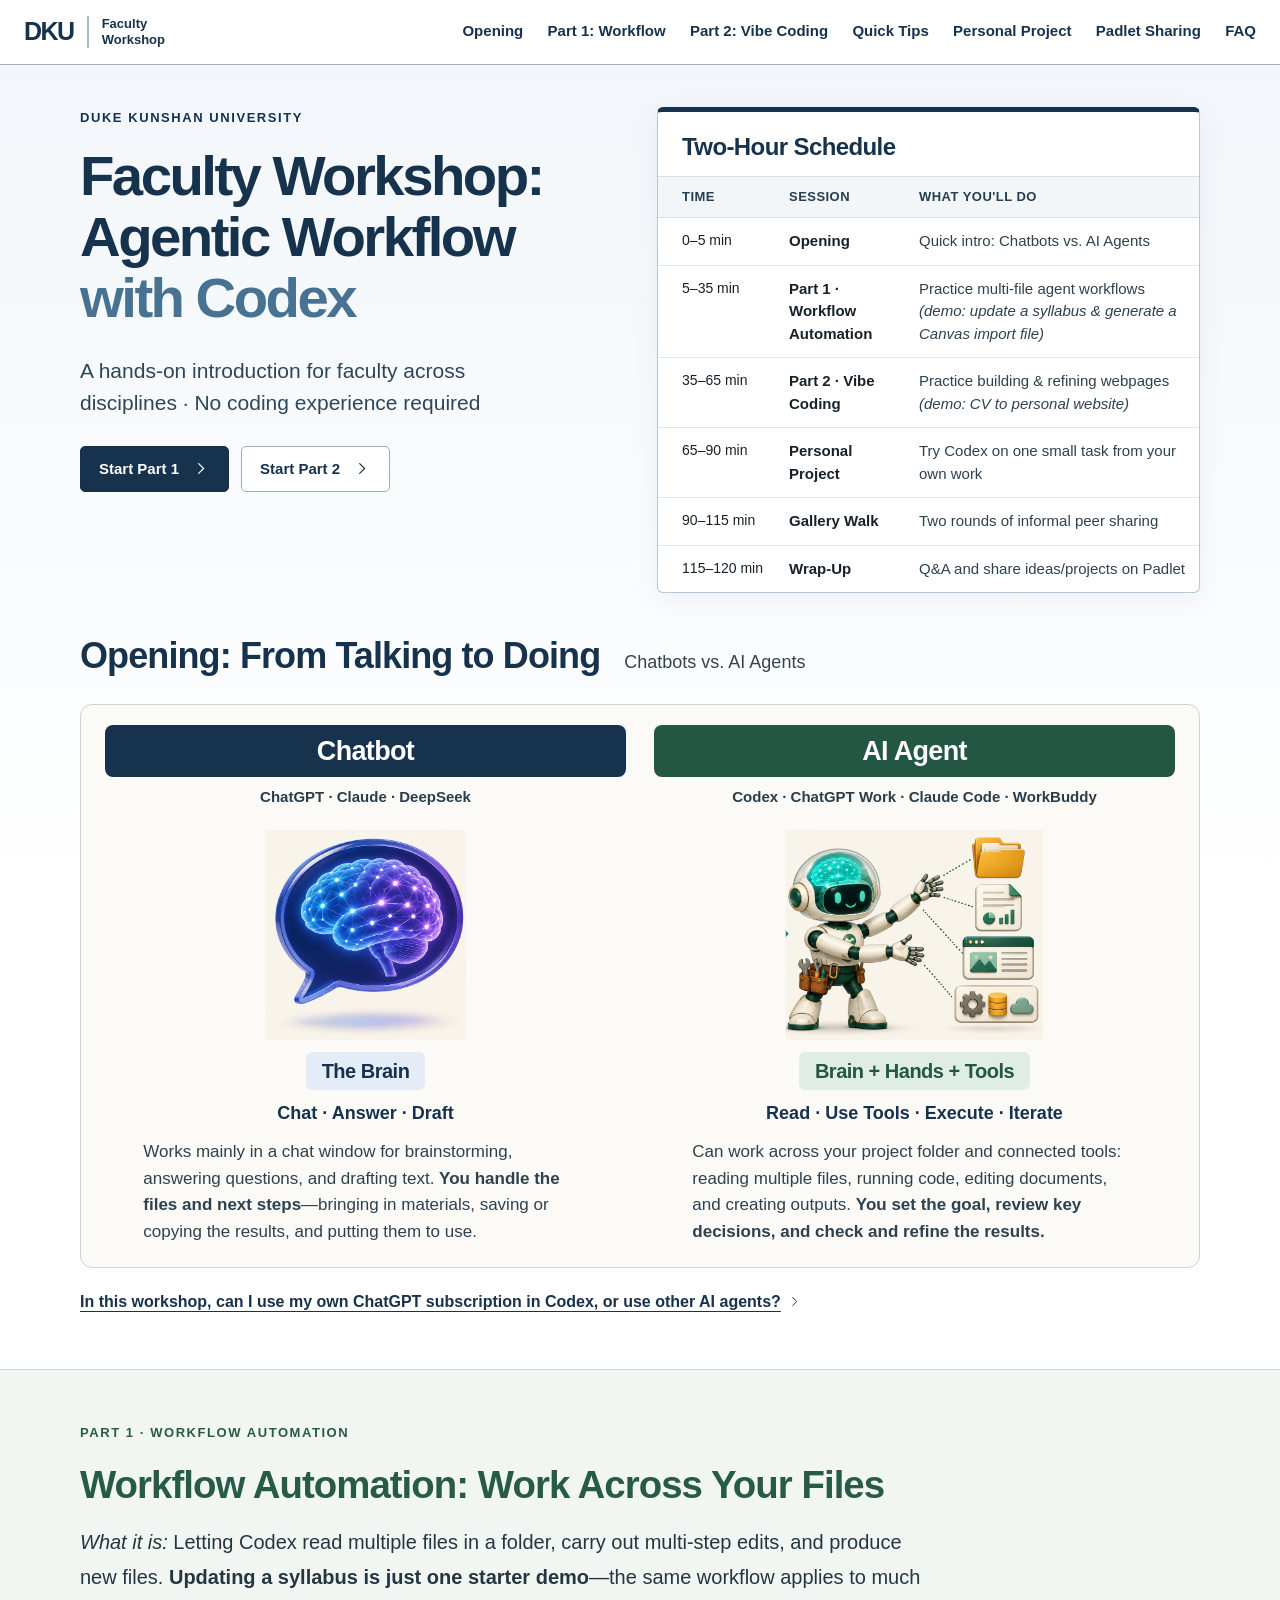
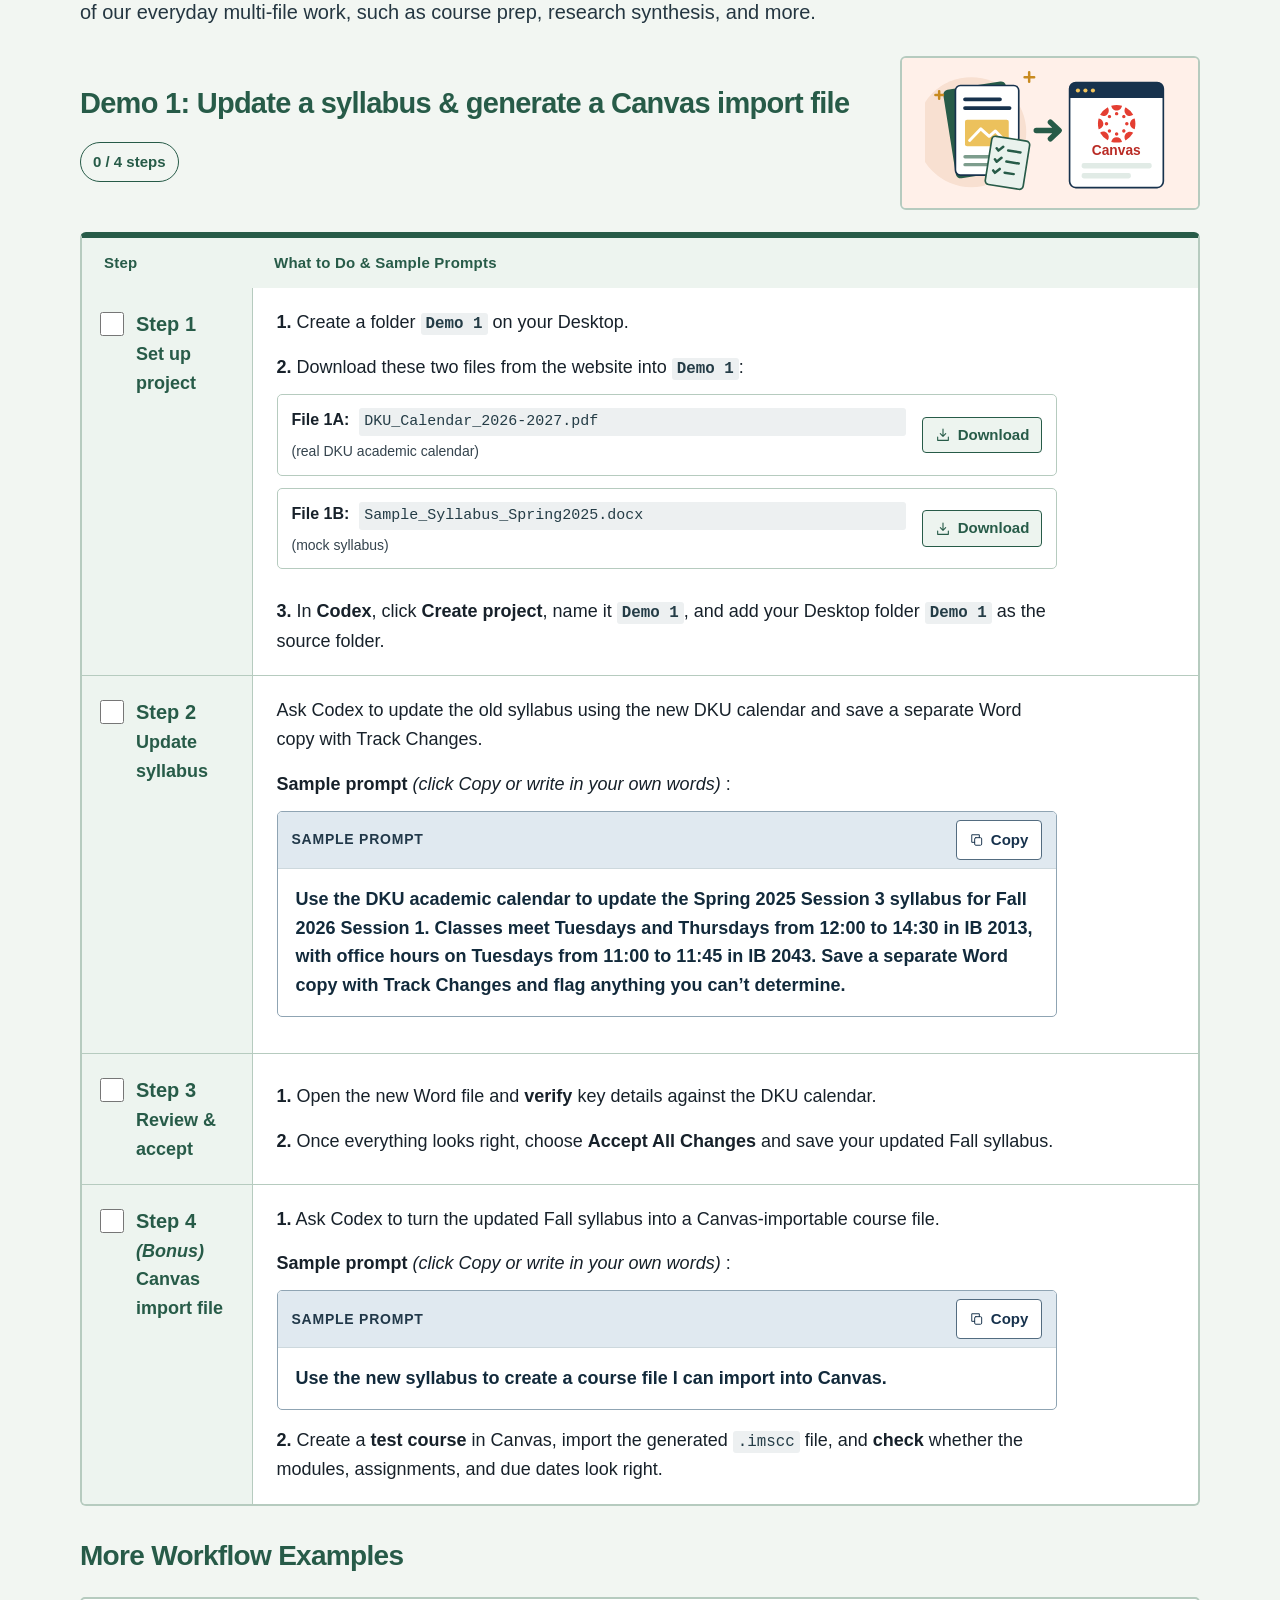
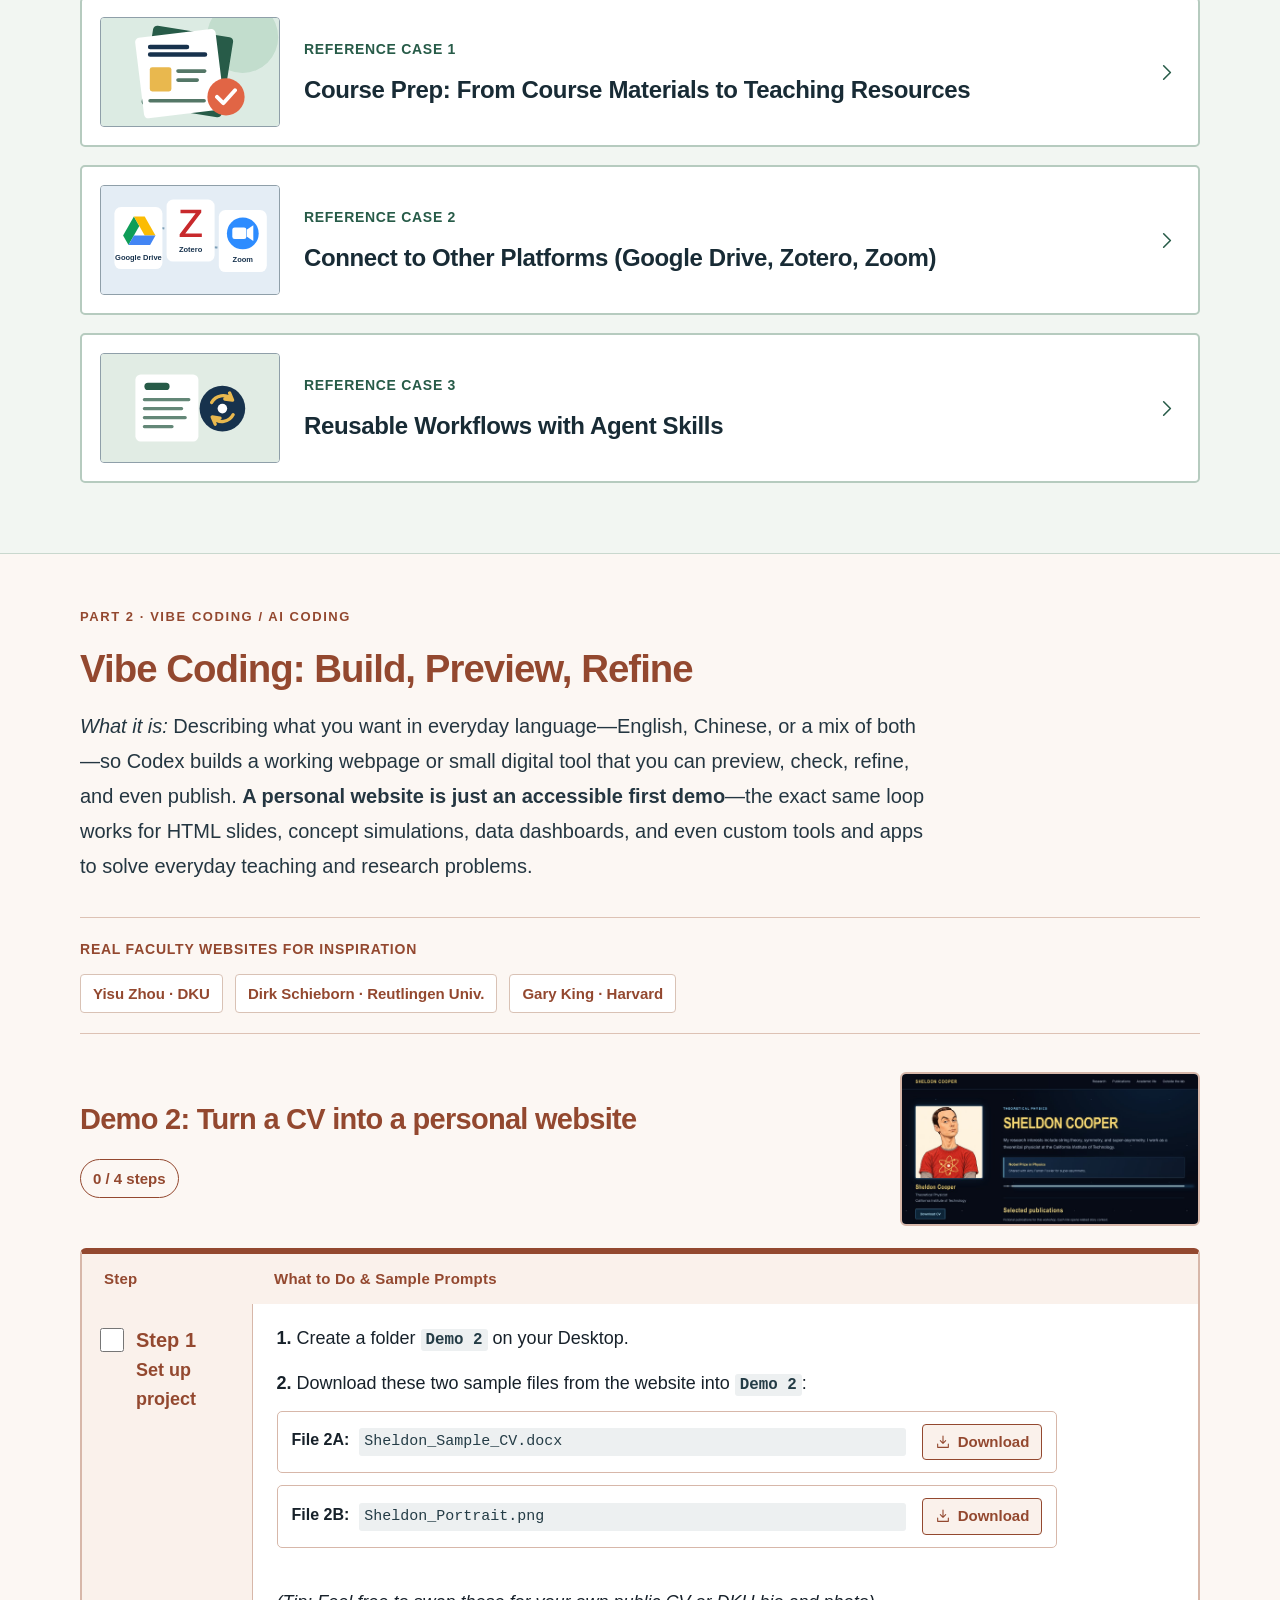
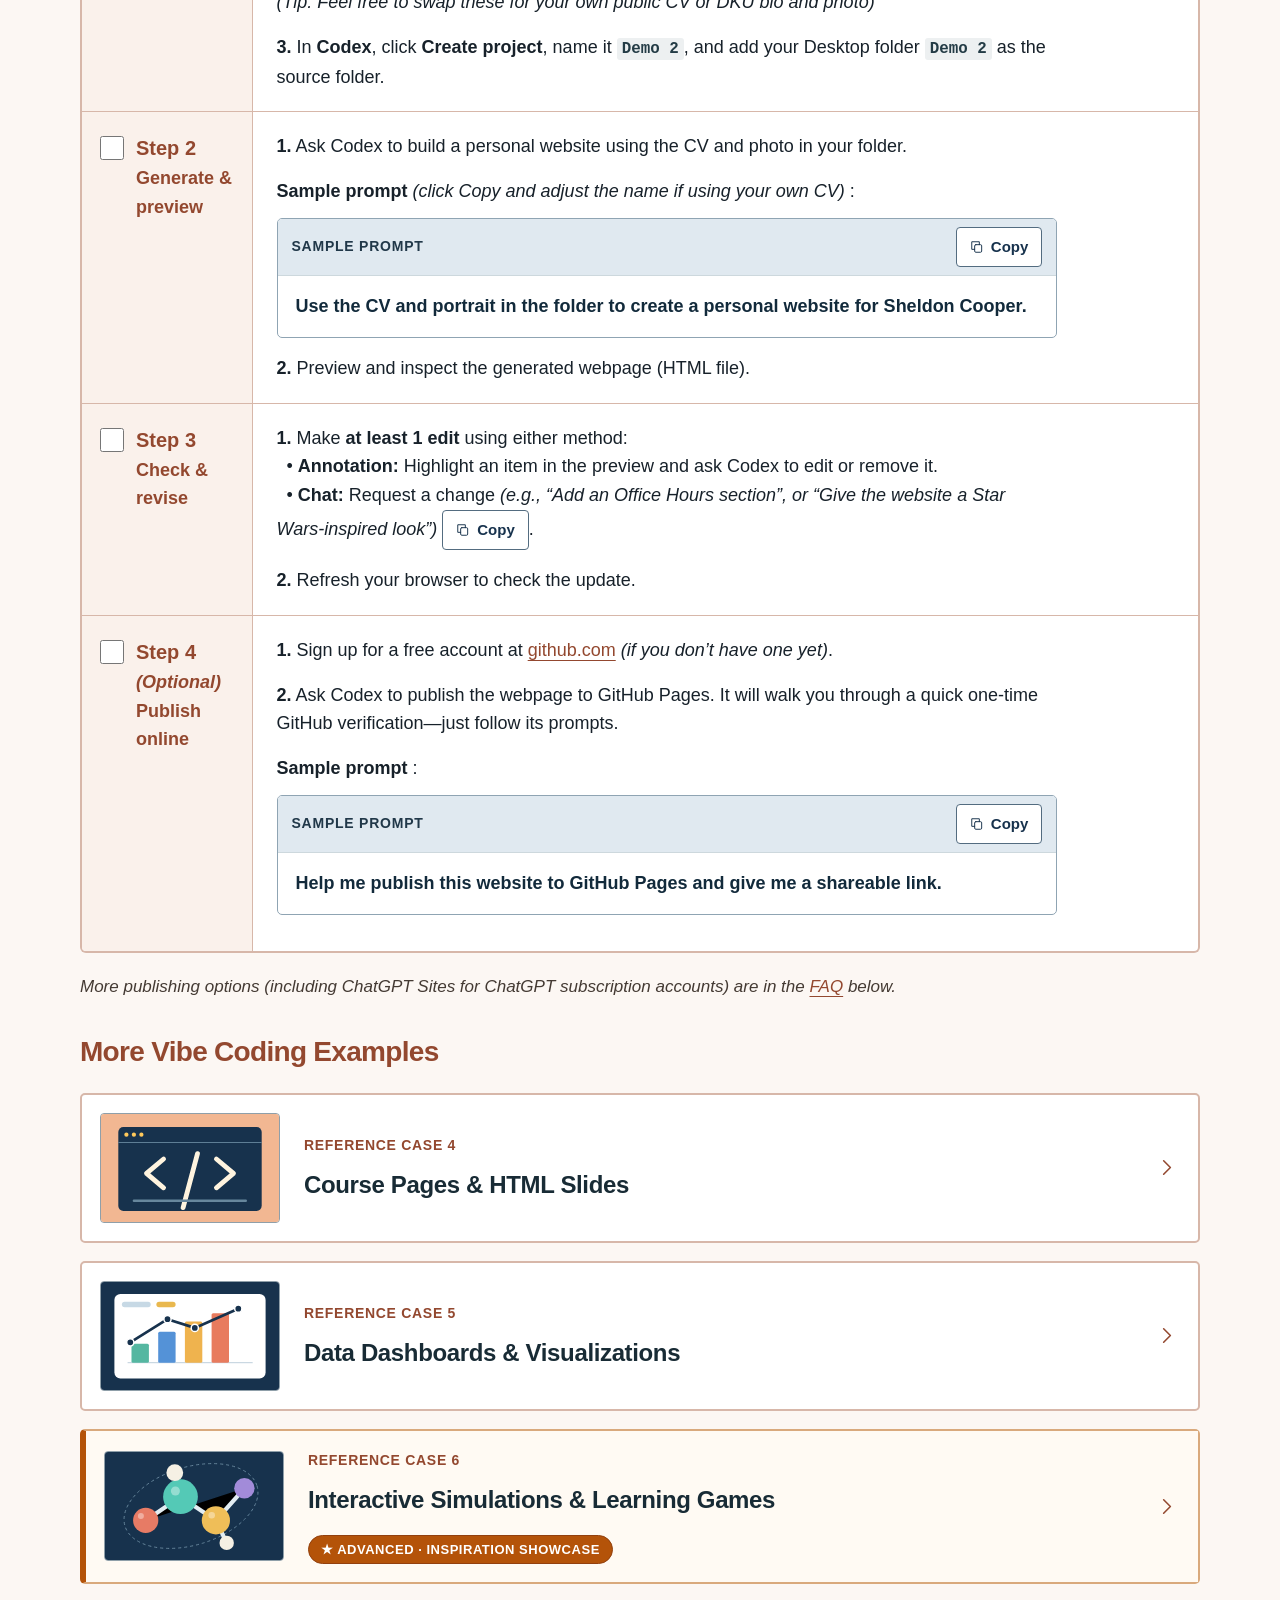
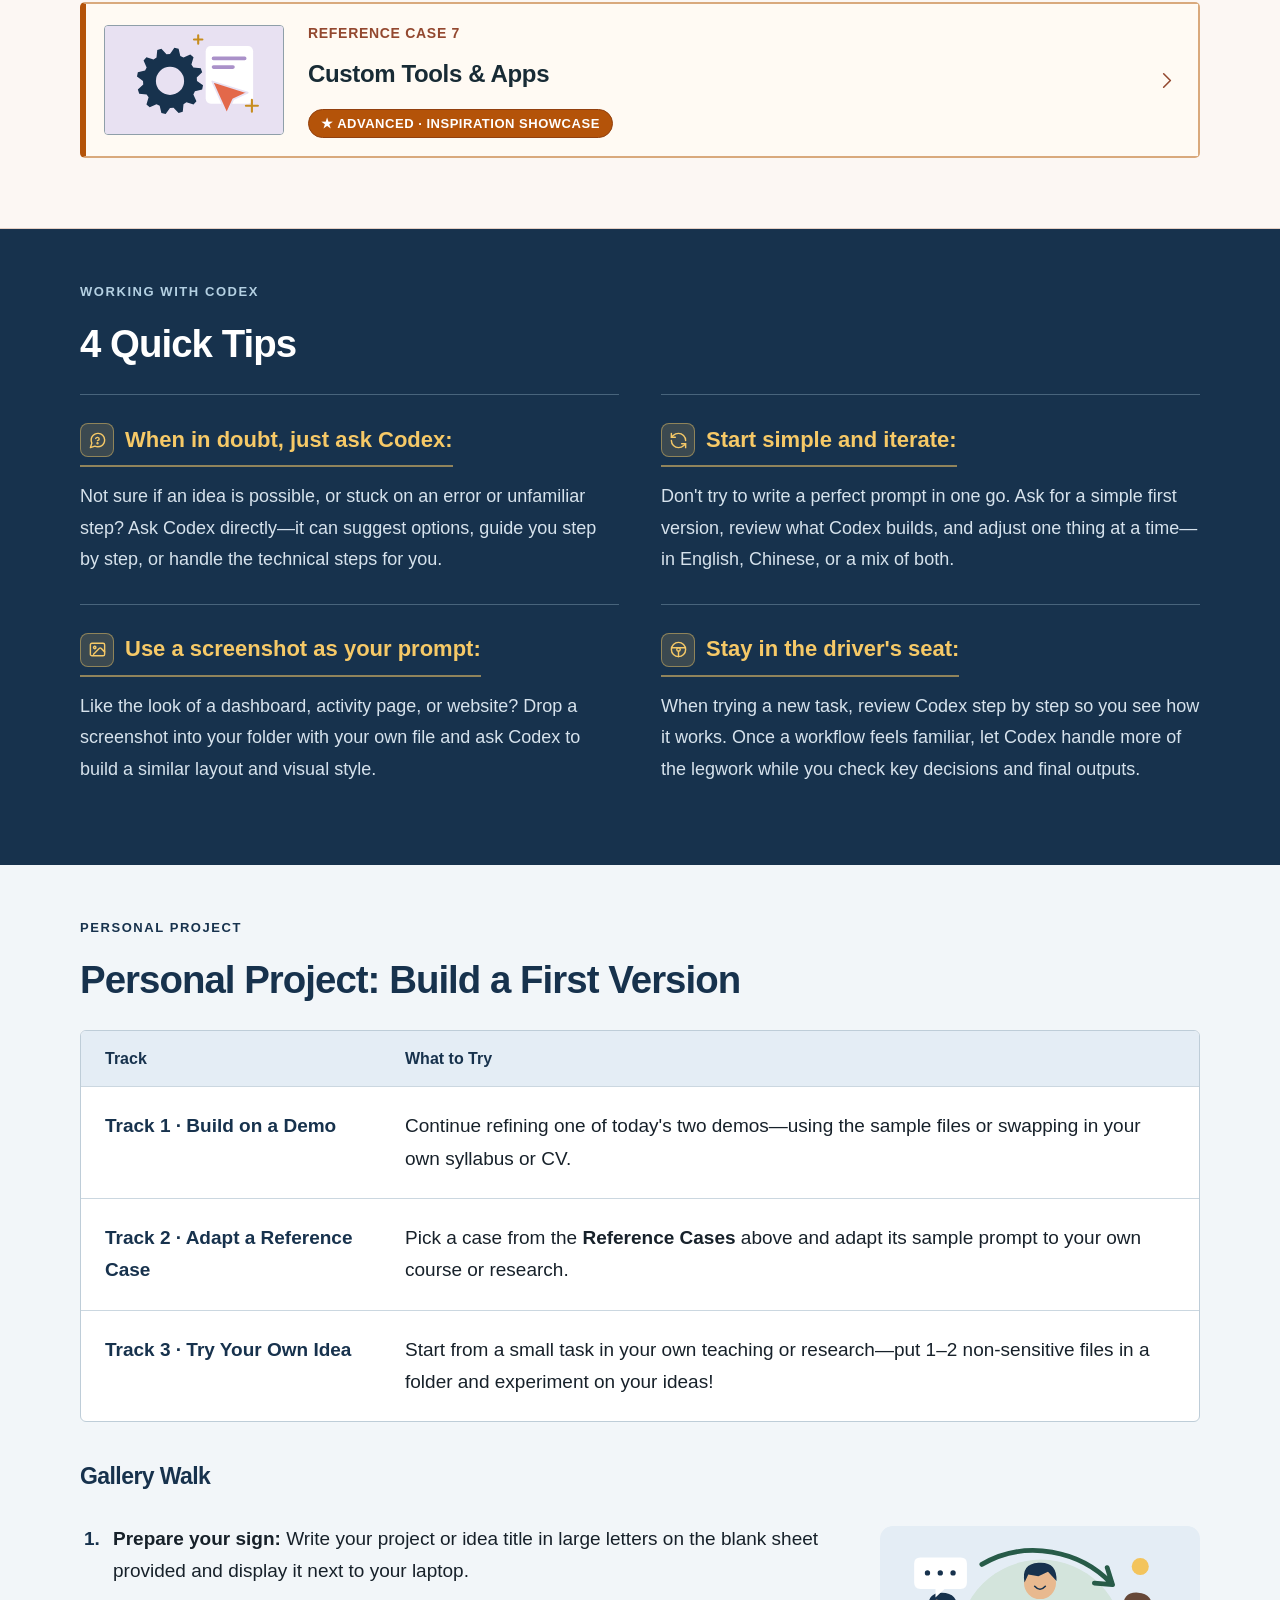
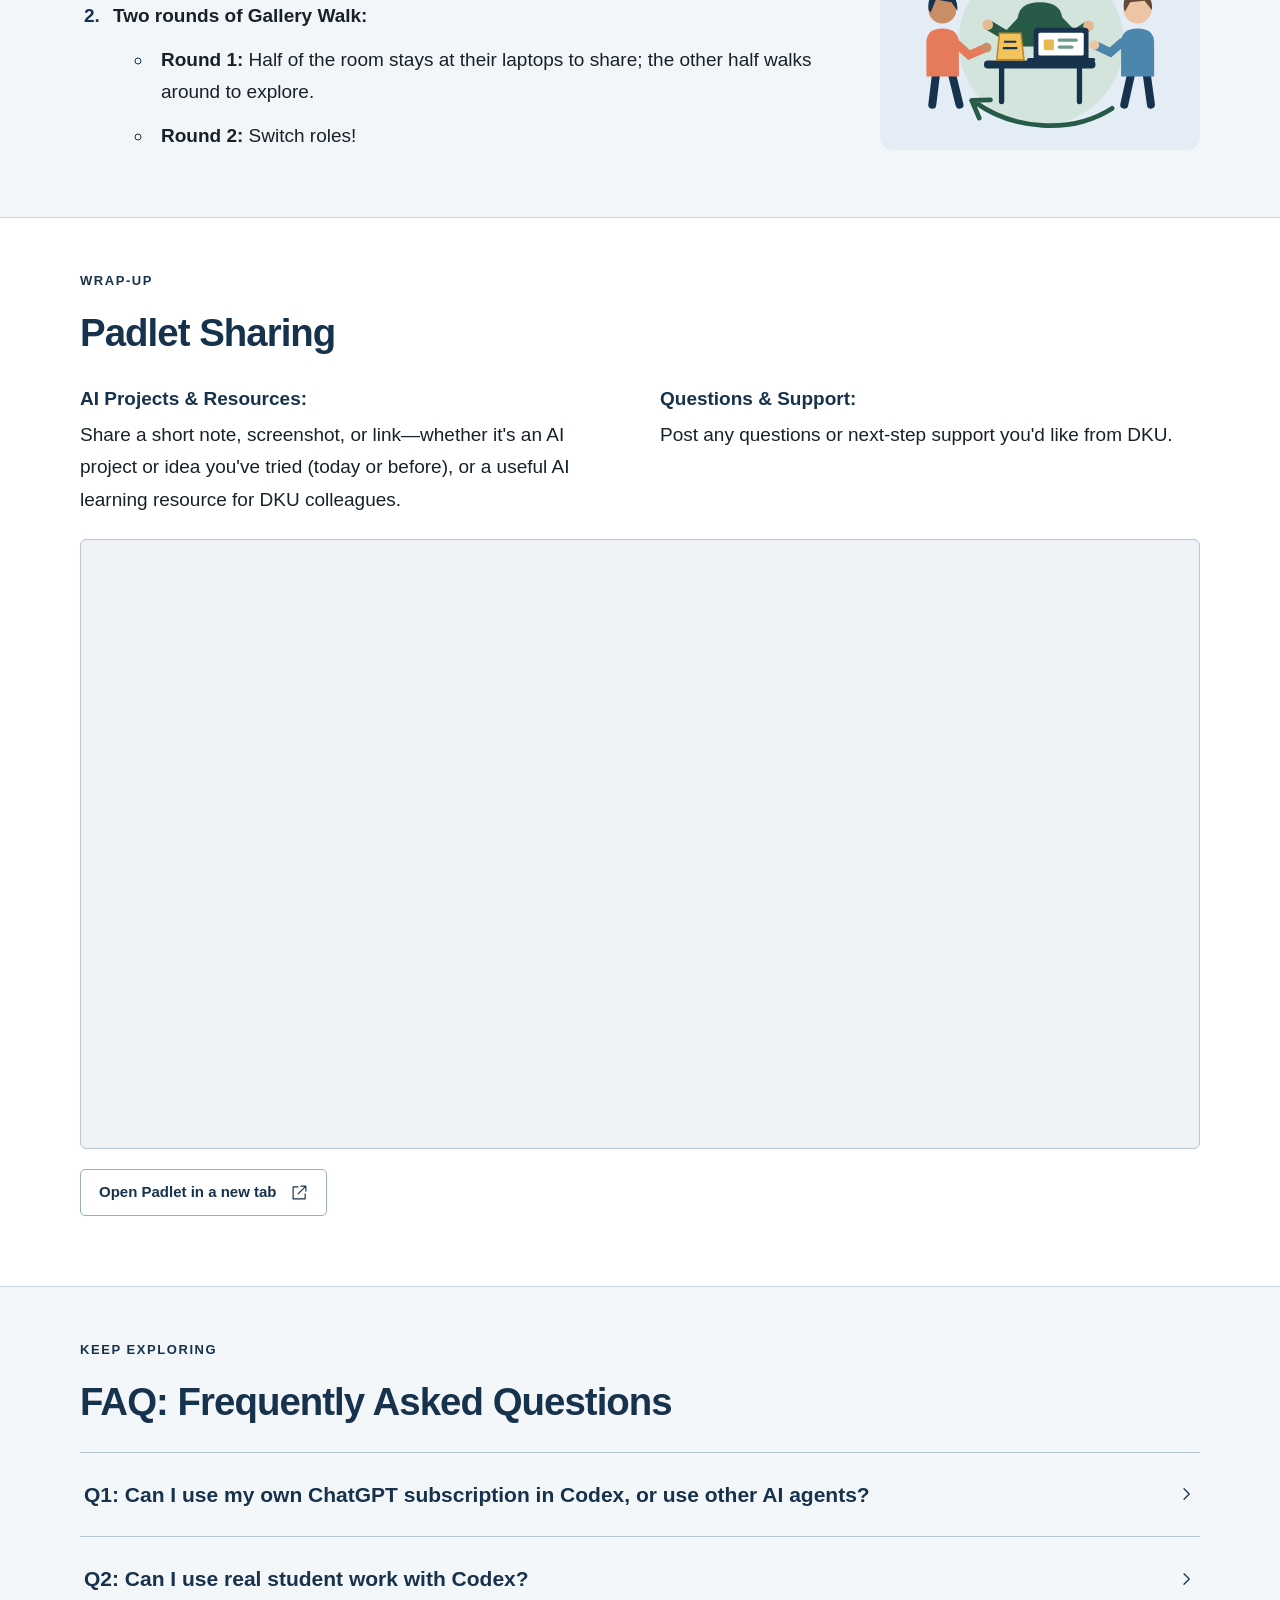
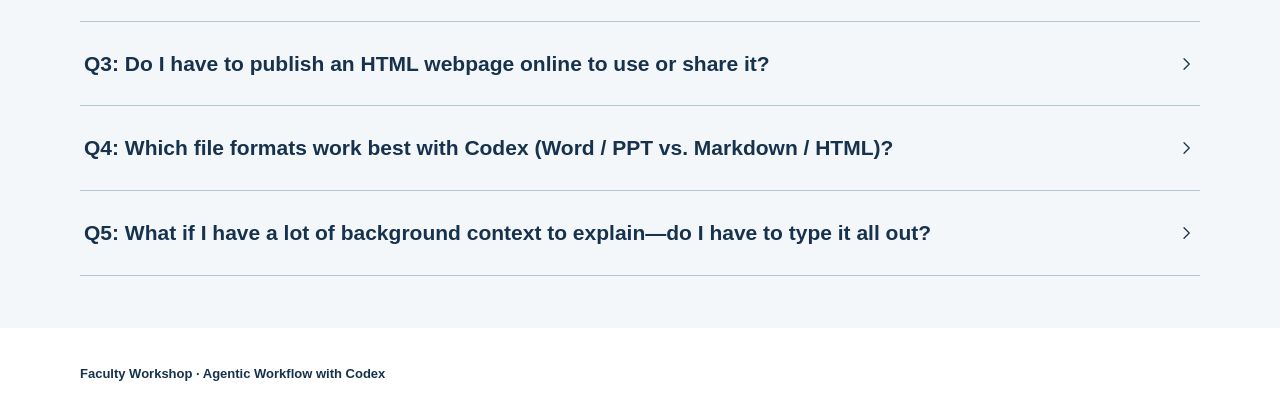
==== commit 0e36b6a8: "Update workshop account options and FAQ guidance" ====
--- a/index.html
+++ b/index.html
@@ -56,7 +56,7 @@
       <p class="comparison-description">Can work across your project folder and connected tools: reading multiple files, running code, editing documents, and creating outputs. <strong>You set the goal, review key decisions, and check and refine the results.</strong></p>
     </div>
   </div>
-</figure><a class="text-link" href="#faq-q1" data-open="faq-q1">Why Codex today? <svg class="icon " viewBox="0 0 24 24" fill="none" stroke="currentColor" stroke-width="1.65" stroke-linecap="round" stroke-linejoin="round" aria-hidden="true"><path d="m8 5 7 7-7 7"/></svg></a></div></div></section>
+</figure><a class="text-link" href="#faq-q1" data-open="faq-q1">In this workshop, can I use my own ChatGPT subscription in Codex, or use other AI agents? <svg class="icon " viewBox="0 0 24 24" fill="none" stroke="currentColor" stroke-width="1.65" stroke-linecap="round" stroke-linejoin="round" aria-hidden="true"><path d="m8 5 7 7-7 7"/></svg></a></div></div></section>
 <section id="part1" class="section part-one"><div class="container"><div class="section-header"><p class="eyebrow">Part 1 · Workflow Automation</p><h2>Workflow Automation: Work Across Your Files</h2><div class="section-description"><p><em>What it is:</em> Letting Codex read multiple files in a folder, carry out multi-step edits, and produce new files. <strong>Updating a syllabus is just one starter demo</strong>—the same workflow applies to much of our everyday multi-file work, such as course prep, research synthesis, and more.</p>
 </div></div><div class="demo-intro"><div class="demo-heading"><h3>Demo 1: Update a syllabus &amp; generate a Canvas import file</h3><span class="step-count" data-counter="1">0 / 4 steps</span></div><figure class="demo-preview"><img src="assets/topic-canvas.svg" alt="Generate course materials and update them in Canvas" loading="lazy"></figure></div><div class="demo-table-wrap"><table class="demo-table"><thead><tr><th scope="col">Step</th><th scope="col">What to Do &amp; Sample Prompts</th></tr></thead><tbody><tr><th scope="row"><label class="step-check" for="demo-1-step-1"><input type="checkbox" id="demo-1-step-1" data-step="demo-1-step-1"><span><strong>Step 1</strong><br>Set up project</span></label></th><td><div class="step-instructions"><strong>1.</strong> Create a folder <strong><code>Demo 1</code></strong> on your Desktop.<span class="instruction-gap" aria-hidden="true"></span><strong>2.</strong> Download these two files from the website into <strong><code>Demo 1</code></strong>:<span class="download-item"><span class="download-file"><strong>File 1A:</strong><code class="filename">DKU_Calendar_2026-2027.pdf</code><em>(real DKU academic calendar)</em></span><a class="download" href="files/DKU_Calendar_2026-2027.pdf" download="DKU_Calendar_2026-2027.pdf"><svg class="icon " viewBox="0 0 24 24" fill="none" stroke="currentColor" stroke-width="1.65" stroke-linecap="round" stroke-linejoin="round" aria-hidden="true"><path d="M12 3v11m-4-4 4 4 4-4M4 15v5h16v-5"/></svg><span>Download</span></a></span><span class="download-item"><span class="download-file"><strong>File 1B:</strong><code class="filename">Sample_Syllabus_Spring2025.docx</code><em>(mock syllabus)</em></span><a class="download" href="files/Sample_Syllabus_Spring2025.docx" download="Sample_Syllabus_Spring2025.docx"><svg class="icon " viewBox="0 0 24 24" fill="none" stroke="currentColor" stroke-width="1.65" stroke-linecap="round" stroke-linejoin="round" aria-hidden="true"><path d="M12 3v11m-4-4 4 4 4-4M4 15v5h16v-5"/></svg><span>Download</span></a></span><span class="instruction-gap" aria-hidden="true"></span><strong>3.</strong> In <strong>Codex</strong>, click <strong>Create project</strong>, name it <strong><code>Demo 1</code></strong>, and add your Desktop folder <strong><code>Demo 1</code></strong> as the source folder.</div></td></tr><tr><th scope="row"><label class="step-check" for="demo-1-step-2"><input type="checkbox" id="demo-1-step-2" data-step="demo-1-step-2"><span><strong>Step 2</strong><br>Update syllabus</span></label></th><td><div class="step-instructions">Ask Codex to update the old syllabus using the new DKU calendar and save a separate Word copy with Track Changes.<span class="instruction-gap" aria-hidden="true"></span><strong>Sample prompt</strong> <em>(click Copy or write in your own words)</em> :<br><div class="prompt-box"><div class="prompt-head"><span>Sample prompt</span><button class="copy-button" type="button" data-copy="Use the DKU academic calendar to update the Spring 2025 Session 3 syllabus for Fall 2026 Session 1. Classes meet Tuesdays and Thursdays from 12:00 to 14:30 in IB 2013, with office hours on Tuesdays from 11:00 to 11:45 in IB 2043. Save a separate Word copy with Track Changes and flag anything you can’t determine." aria-label="Copy prompt"><svg class="icon " viewBox="0 0 24 24" fill="none" stroke="currentColor" stroke-width="1.65" stroke-linecap="round" stroke-linejoin="round" aria-hidden="true"><rect x="8" y="8" width="12" height="13" rx="2"/><path d="M16 8V3H3v13h5"/></svg><span>Copy</span></button></div><pre><code>Use the DKU academic calendar to update the Spring 2025 Session 3 syllabus for Fall 2026 Session 1. Classes meet Tuesdays and Thursdays from 12:00 to 14:30 in IB 2013, with office hours on Tuesdays from 11:00 to 11:45 in IB 2043. Save a separate Word copy with Track Changes and flag anything you can’t determine.</code></pre></div></div></td></tr><tr><th scope="row"><label class="step-check" for="demo-1-step-3"><input type="checkbox" id="demo-1-step-3" data-step="demo-1-step-3"><span><strong>Step 3</strong><br>Review &amp; accept</span></label></th><td><div class="step-instructions"><strong>1.</strong> Open the new Word file and <strong>verify</strong> key details against the DKU calendar.<span class="instruction-gap" aria-hidden="true"></span><strong>2.</strong> Once everything looks right, choose <strong>Accept All Changes</strong> and save your updated Fall syllabus.</div></td></tr><tr><th scope="row"><label class="step-check" for="demo-1-step-4"><input type="checkbox" id="demo-1-step-4" data-step="demo-1-step-4"><span><strong>Step 4</strong><br><em>(Bonus)</em><br>Canvas import file</span></label></th><td><div class="step-instructions"><strong>1.</strong> Ask Codex to turn the updated Fall syllabus into a Canvas-importable course file.<span class="instruction-gap" aria-hidden="true"></span><strong>Sample prompt</strong> <em>(click Copy or write in your own words)</em> :<br><div class="prompt-box"><div class="prompt-head"><span>Sample prompt</span><button class="copy-button" type="button" data-copy="Use the new syllabus to create a course file I can import into Canvas." aria-label="Copy prompt"><svg class="icon " viewBox="0 0 24 24" fill="none" stroke="currentColor" stroke-width="1.65" stroke-linecap="round" stroke-linejoin="round" aria-hidden="true"><rect x="8" y="8" width="12" height="13" rx="2"/><path d="M16 8V3H3v13h5"/></svg><span>Copy</span></button></div><pre><code>Use the new syllabus to create a course file I can import into Canvas.</code></pre></div><strong>2.</strong> Create a <strong>test course</strong> in Canvas, import the generated <code>.imscc</code> file, and <strong>check</strong> whether the modules, assignments, and due dates look right.</div></td></tr></tbody></table></div><div class="references"><h3>More Workflow Examples</h3><details class="reference-case" id="reference-1"><summary><span class="case-thumbnail"><img src="assets/topic-preparation.svg" alt="Course preparation and teaching materials" loading="lazy"></span><span class="case-summary-copy"><span class="case-index">Reference Case 1</span><span class="case-title">Course Prep: From Course Materials to Teaching Resources</span></span><svg class="icon case-chevron" viewBox="0 0 24 24" fill="none" stroke="currentColor" stroke-width="1.65" stroke-linecap="round" stroke-linejoin="round" aria-hidden="true"><path d="m8 5 7 7-7 7"/></svg></summary><div class="case-content"><div class="case-block"><h4>What it does</h4><p>Use your existing course files (syllabus, readings, lecture notes) in one folder to draft ready-to-edit teaching materials—such as assignment sheets, grading rubrics, study guides, or multi-version case materials.</p>
 </div><div class="quick-demo"><h4>Try a quick demo</h4><p class="practice-description"><em>(draft an assignment sheet &amp; rubric from a syllabus)</em></p><ol class="practice-steps"><li><p>Put your own syllabus in a Codex project folder — <strong>or download our mock syllabus directly:</strong> <span class="download-item"><span class="download-file"><strong>File 1B:</strong><code class="filename">Sample_Syllabus_Spring2025.docx</code></span><a class="download" href="files/Sample_Syllabus_Spring2025.docx" download="Sample_Syllabus_Spring2025.docx"><svg class="icon " viewBox="0 0 24 24" fill="none" stroke="currentColor" stroke-width="1.65" stroke-linecap="round" stroke-linejoin="round" aria-hidden="true"><path d="M12 3v11m-4-4 4 4 4-4M4 15v5h16v-5"/></svg><span>Download</span></a></span></p>
@@ -161,7 +161,12 @@
 </ol><figure class="gallery-visual"><img src="assets/gallery-walk.svg" alt="Teachers sharing projects at a laptop station while colleagues circulate and swap roles" width="600" height="420" loading="lazy"></figure>
 </div></div></section>
 <section id="padlet" class="section padlet-section"><div class="container"><div class="section-header"><p class="eyebrow">Wrap-Up</p><h2>Padlet Sharing</h2></div><div class="padlet-intro"><p><strong>AI Projects &amp; Resources:</strong> Share a short note, screenshot, or link—whether it&#39;s an AI project or idea you&#39;ve tried (today or before), or a useful AI learning resource for DKU colleagues.</p><p><strong>Questions &amp; Support:</strong> Post any questions or next-step support you&#39;d like from DKU.</p></div><div class="padlet-frame"><iframe src="https://padlet.com/embed/s025pc4zxzkm53ienyfg" title="DKU Faculty AI Workshop Padlet board" loading="lazy" allow="camera;microphone;geolocation;display-capture;clipboard-write"></iframe></div><a class="button button-secondary" href="https://padlet.com/tianhanliu0020/dku-faculty-workshop-agentic-workflow-with-codex-2026-11-27-s025pc4zxzkm53ienyfg" target="_blank" rel="noopener noreferrer">Open Padlet in a new tab <svg class="icon " viewBox="0 0 24 24" fill="none" stroke="currentColor" stroke-width="1.65" stroke-linecap="round" stroke-linejoin="round" aria-hidden="true"><path d="M14 3h7v7m0-7L10 14M10 4H3v17h17v-7"/></svg></a></div></section>
-<section id="faq" class="section faq-section"><div class="container"><div class="section-header"><p class="eyebrow">Keep exploring</p><h2>FAQ: Frequently Asked Questions</h2></div><div class="faq-list"><details class="faq-item" id="faq-q1"><summary><span>Q1: Why are we using Codex today instead of ChatGPT Work or regular ChatGPT?</span><svg class="icon " viewBox="0 0 24 24" fill="none" stroke="currentColor" stroke-width="1.65" stroke-linecap="round" stroke-linejoin="round" aria-hidden="true"><path d="m8 5 7 7-7 7"/></svg></summary><div class="faq-answer"><p>   Regular ChatGPT is great for conversation, while agents like Codex and ChatGPT Work can read folders, edit files, and run tasks across steps. ChatGPT Work requires a paid ChatGPT subscription or institutional Edu workspace and does not take a custom third-party/university API gateway key. Codex supports connecting directly to DKU&#39;s API gateway, making it accessible to all faculty today—and it is especially transparent for multi-file document edits and webpage building. If you already use a personal ChatGPT subscription, the same agentic habits transfer smoothly to ChatGPT Work or other tools.</p>
+<section id="faq" class="section faq-section"><div class="container"><div class="section-header"><p class="eyebrow">Keep exploring</p><h2>FAQ: Frequently Asked Questions</h2></div><div class="faq-list"><details class="faq-item" id="faq-q1"><summary><span>Q1: Can I use my own ChatGPT subscription in Codex, or use other AI agents?</span><svg class="icon " viewBox="0 0 24 24" fill="none" stroke="currentColor" stroke-width="1.65" stroke-linecap="round" stroke-linejoin="round" aria-hidden="true"><path d="m8 5 7 7-7 7"/></svg></summary><div class="faq-answer"><p><strong>Yes!</strong> Here is how the options compare:</p>
+<ul>
+<li><strong>DKU&#39;s API on Codex (pros &amp; cons):</strong> DKU&#39;s API gateway is accessible to all faculty without a personal subscription. The main trade-offs are a limited token quota and slower response speeds, especially on multi-step tasks.</li>
+<li><strong>Your own ChatGPT subscription:</strong> Signing into Codex with a personal ChatGPT subscription works smoothly and typically runs noticeably faster for today&#39;s non-sensitive demos. With a subscription, you can also use ChatGPT Work and regular ChatGPT.</li>
+<li><strong>Other AI agents:</strong> If you run into issues or already prefer another agent—such as <strong>Claude Code</strong>, <strong>Antigravity</strong>, <strong>WorkBuddy</strong>, <strong>OpenCode</strong>, or <strong>DeepSeek Harness</strong>—feel free to use it. The same agentic workflow transfers smoothly across all of them.</li>
+</ul>
 </div></details><details class="faq-item" id="faq-q2"><summary><span>Q2: Can I use real student work with Codex?</span><svg class="icon " viewBox="0 0 24 24" fill="none" stroke="currentColor" stroke-width="1.65" stroke-linecap="round" stroke-linejoin="round" aria-hidden="true"><path d="m8 5 7 7-7 7"/></svg></summary><div class="faq-answer"><p>For today&#39;s workshop, we intentionally stick to mock and public materials so everyone can experiment freely without worrying about privacy boundaries. If you plan to explore AI-assisted feedback or assessment workflows in your own teaching, three practical habits are:</p>
 <ul>
 <li><strong>De-identify first:</strong> Practice on mock files first, and remove student names, IDs, and identifying details before processing real submissions <em>(see <a href="https://thinkingwithagents.github.io/webinar-jun2026/twa-teaching-deck-emily.pdf#page=14" target="_blank" rel="noopener noreferrer">University of Vermont&#39;s anonymization example, p. 14+</a>)</em>.</li>
@@ -172,11 +177,11 @@
 <ul>
 <li><strong>Option 1 · Use or share it as a regular file (no publishing needed):</strong> Double-click the <code>.html</code> file in any browser on your laptop to project it in class (works even offline), send it as an email attachment, or upload it to Canvas as a course page.</li>
 <li><strong>Option 2 · Publish it as a shareable link:</strong><ul>
-<li><strong>GitHub Pages <em>(free &amp; works with DKU&#39;s API)</em>:</strong> Create a free GitHub account and let Codex publish and update the site for you <em>(see <strong>Demo 2, Step 4</strong> above)</em>.</li>
+<li><strong>GitHub Pages <em>(free)</em>:</strong> Create a free GitHub account and let Codex publish and update the site for you <em>(see <strong>Demo 2, Step 4</strong> above)</em>.</li>
 <li><strong>ChatGPT Sites <em>(requires a ChatGPT subscription account)</em>:</strong> Send Codex: <div class="prompt-box"><div class="prompt-head"><span>Sample prompt</span><button class="copy-button" type="button" data-copy="Publish the website to ChatGPT Sites and give me the link." aria-label="Copy prompt"><svg class="icon " viewBox="0 0 24 24" fill="none" stroke="currentColor" stroke-width="1.65" stroke-linecap="round" stroke-linejoin="round" aria-hidden="true"><rect x="8" y="8" width="12" height="13" rx="2"/><path d="M16 8V3H3v13h5"/></svg><span>Copy</span></button></div><pre><code>Publish the website to ChatGPT Sites and give me the link.</code></pre></div></li>
 </ul>
 </li>
 </ul>
-</div></details><details class="faq-item" id="faq-q4"><summary><span>Q4: Which file formats work best with Codex (Word / PPT vs. Markdown / HTML)?</span><svg class="icon " viewBox="0 0 24 24" fill="none" stroke="currentColor" stroke-width="1.65" stroke-linecap="round" stroke-linejoin="round" aria-hidden="true"><path d="m8 5 7 7-7 7"/></svg></summary><div class="faq-answer"><p>   Codex can read and generate almost any common file type—including Word (<code>.docx</code>), PowerPoint (<code>.pptx</code>), PDF, and Excel—so you can start with whatever you already have. However, AI agents work fastest and cleanest with text-based formats like <strong>Markdown (<code>.md</code>)</strong> and <strong>HTML</strong>, whereas complex layout formats like <strong>Word (<code>.docx</code>)</strong> and <strong>PowerPoint (<code>.pptx</code>)</strong> are harder for AI to style precisely without occasional formatting quirks. A practical tip: iterate in Markdown or HTML when you want speed and clean presentation, and convert to <code>.docx</code> or <code>.pptx</code> when you specifically need those formats.</p>
+</div></details><details class="faq-item" id="faq-q4"><summary><span>Q4: Which file formats work best with Codex (Word / PPT vs. Markdown / HTML)?</span><svg class="icon " viewBox="0 0 24 24" fill="none" stroke="currentColor" stroke-width="1.65" stroke-linecap="round" stroke-linejoin="round" aria-hidden="true"><path d="m8 5 7 7-7 7"/></svg></summary><div class="faq-answer"><p>   Codex can read and generate almost any common file type—including Word (<code>.docx</code>), PowerPoint (<code>.pptx</code>), PDF, and Excel—so you can start with whatever you already have. However, AI agents work fastest and cleanest with text-based formats like <strong>Markdown (<code>.md</code>)</strong> and <strong>HTML</strong>, whereas complex layout formats like <strong>Word (<code>.docx</code>)</strong> and <strong>PowerPoint (<code>.pptx</code>)</strong> are harder for AI to style precisely without occasional formatting quirks. A practical tip: iterate in Markdown when you want speed and clean presentation, and convert to <code>.docx</code> or <code>.pptx</code> when you specifically need those formats.</p>
 </div></details><details class="faq-item" id="faq-q5"><summary><span>Q5: What if I have a lot of background context to explain—do I have to type it all out?</span><svg class="icon " viewBox="0 0 24 24" fill="none" stroke="currentColor" stroke-width="1.65" stroke-linecap="round" stroke-linejoin="round" aria-hidden="true"><path d="m8 5 7 7-7 7"/></svg></summary><div class="faq-answer"><p>   No—try <strong>voice input</strong> (using your Mac/Windows built-in dictation or a dedicated voice-to-text tool)! Speaking is often much faster than typing, and even if your spoken explanation is a bit messy or mixes English and Chinese, Codex handles it well and immediately gets much richer context for your task. <em>(Tools worth trying: Doubao Input（豆包输入法）, Shandianshuo（闪电说）, or Typeless.)</em></p>
 </div></details></div></div></section></main><footer class="site-footer"><a class="footer-title" href="index.html">Faculty Workshop · Agentic Workflow with Codex</a></footer><div id="status-message" class="sr-only" role="status" aria-live="polite"></div></body></html>
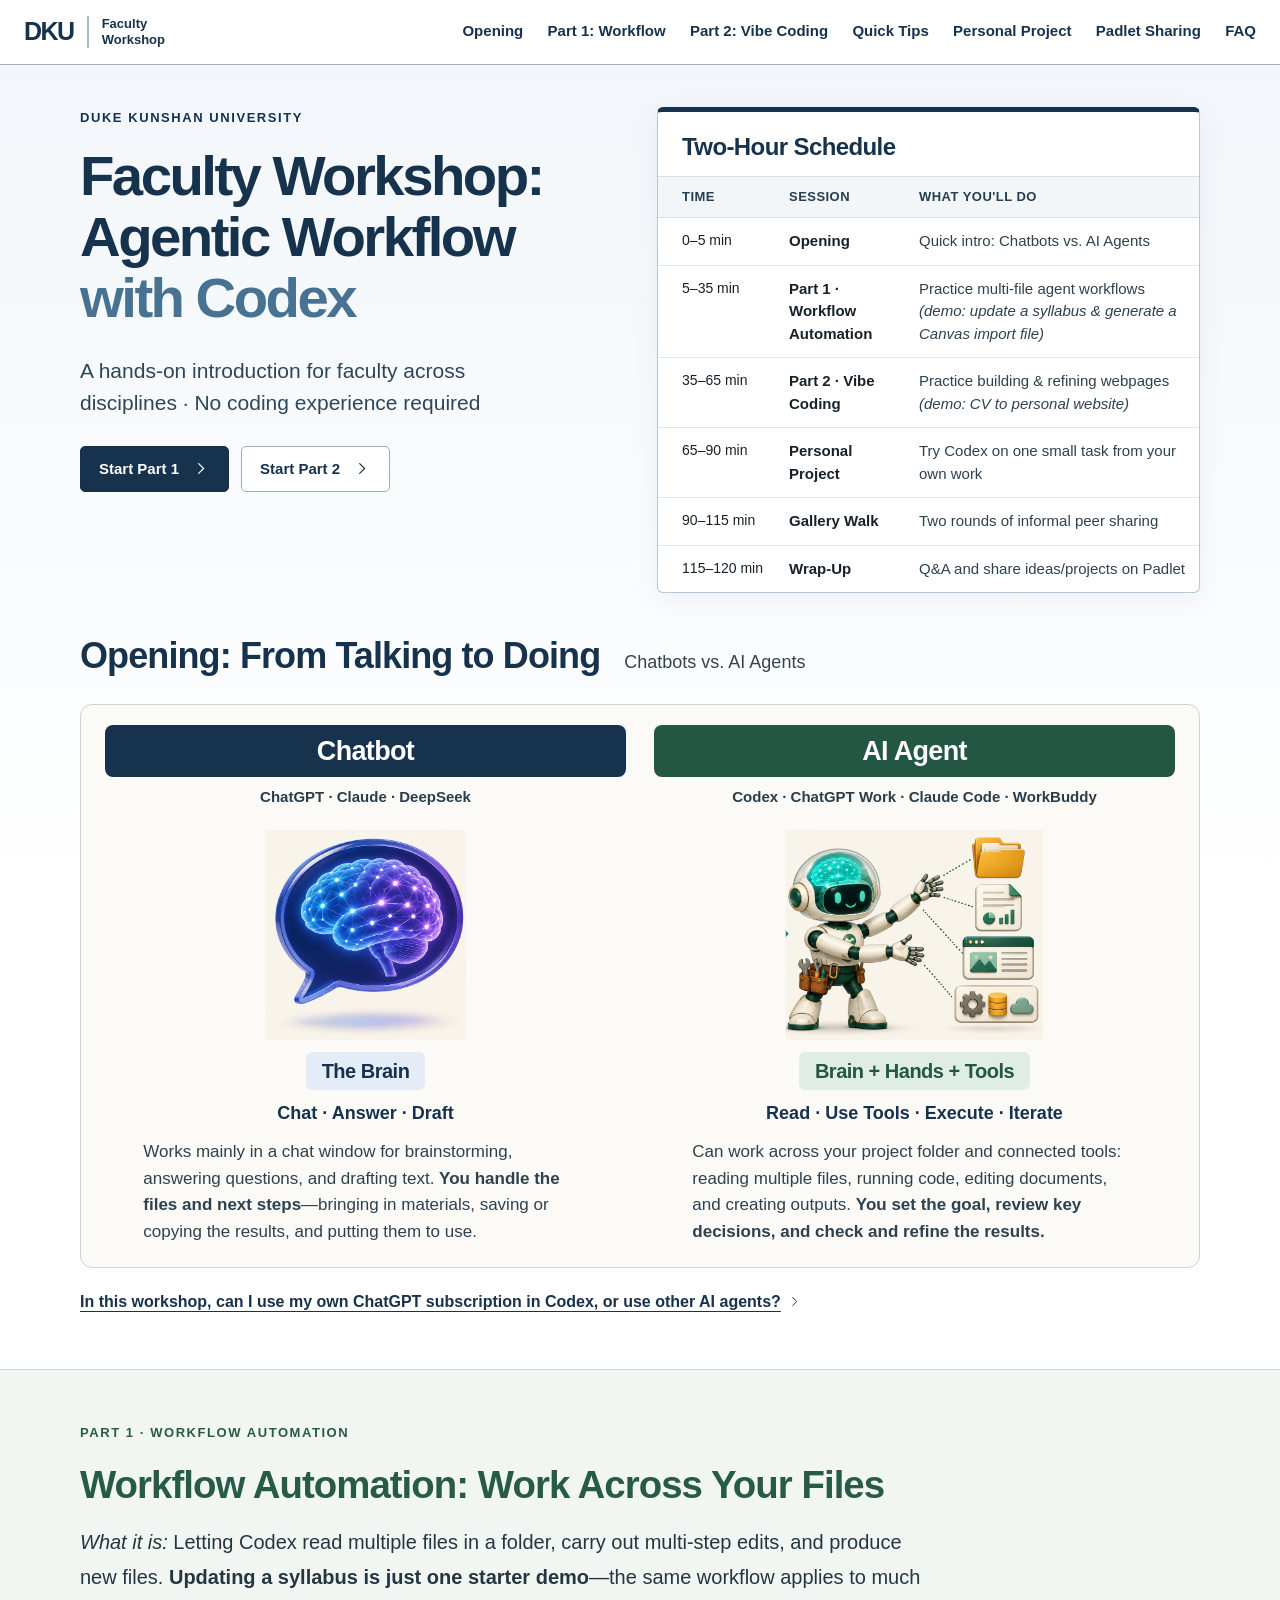
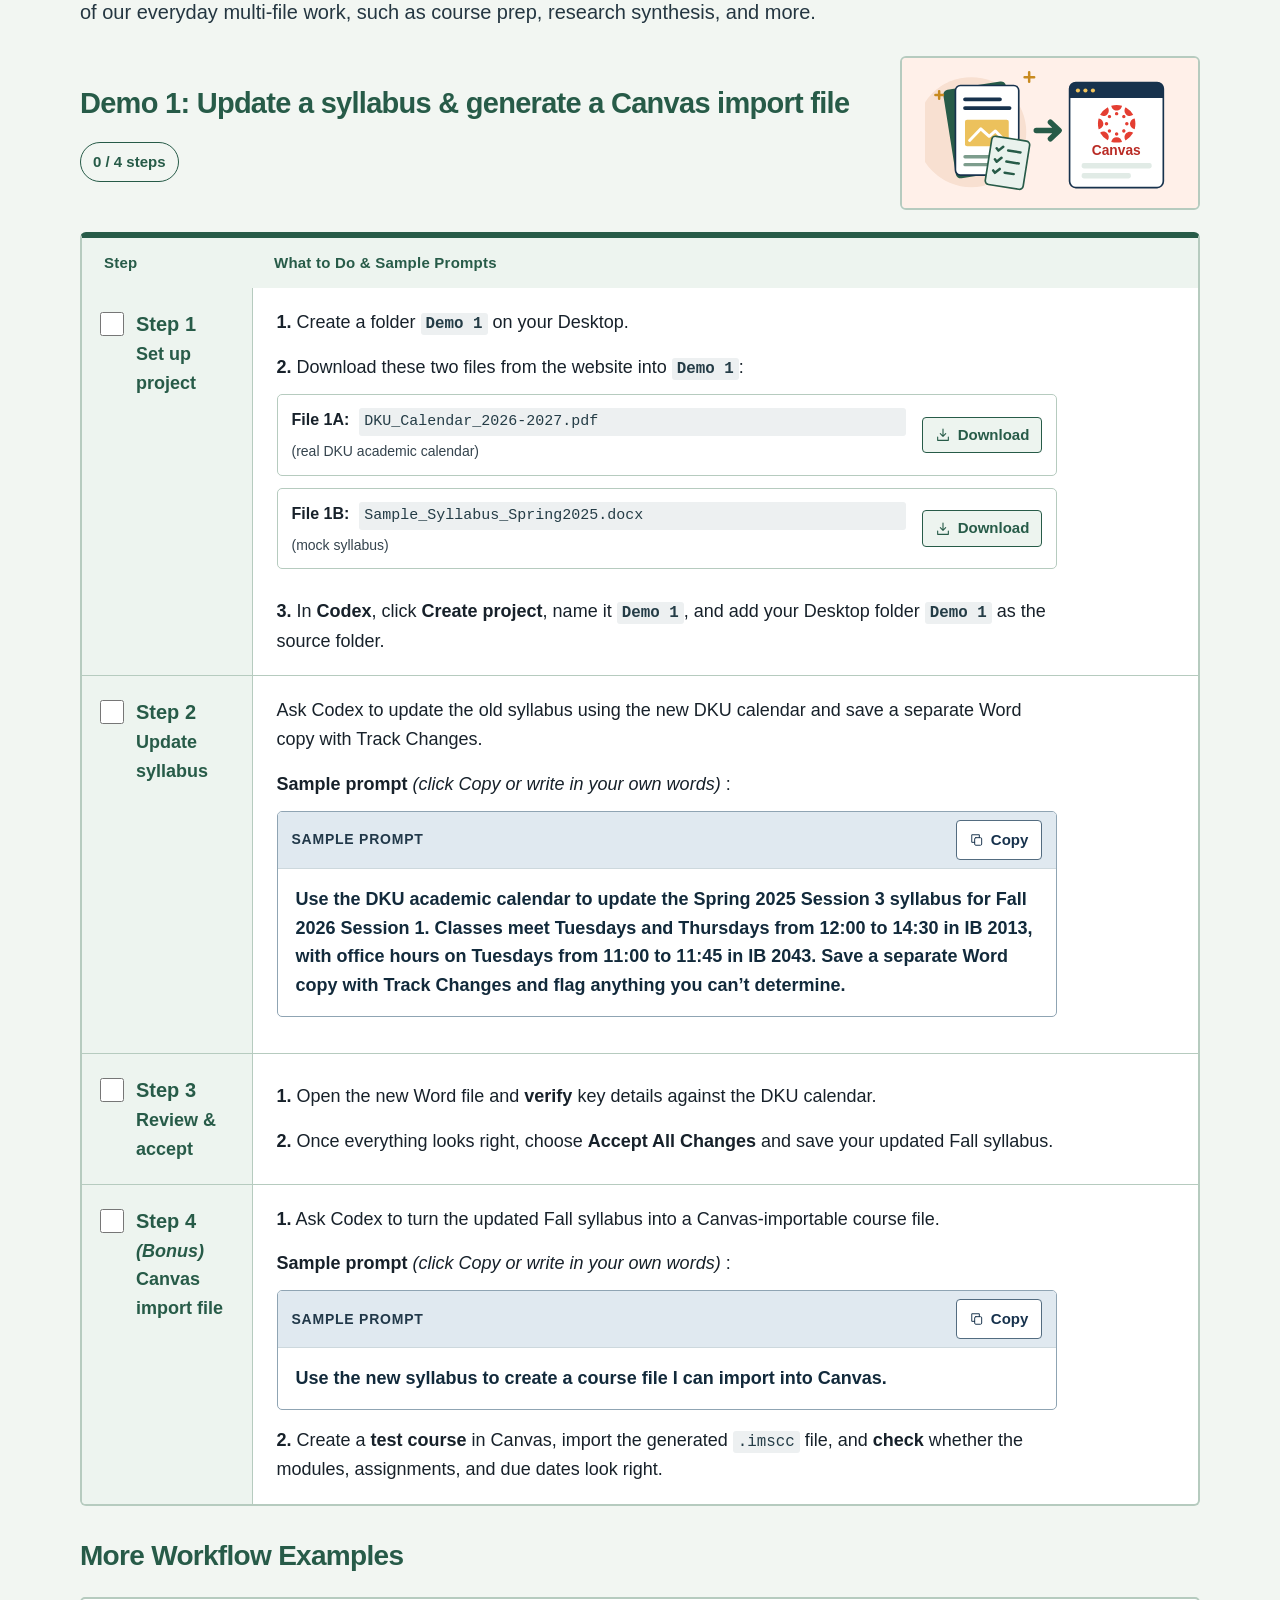
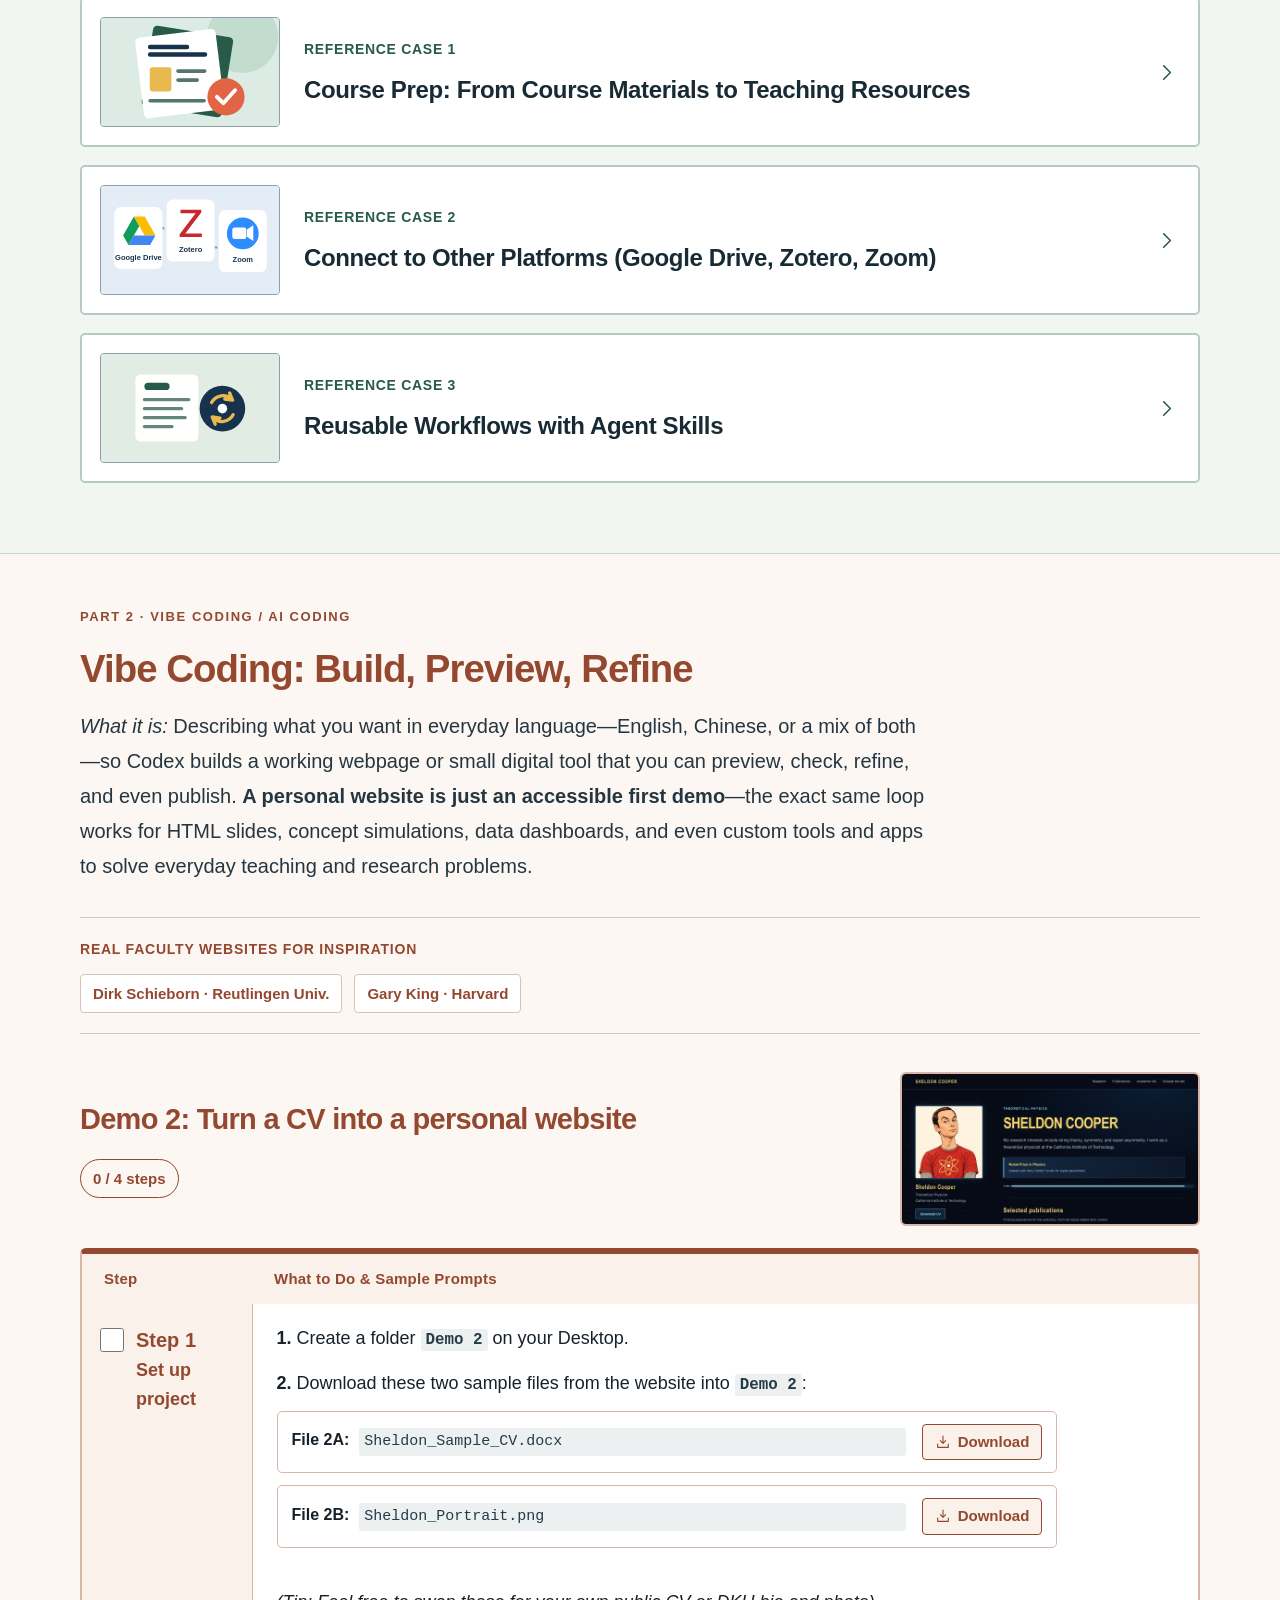
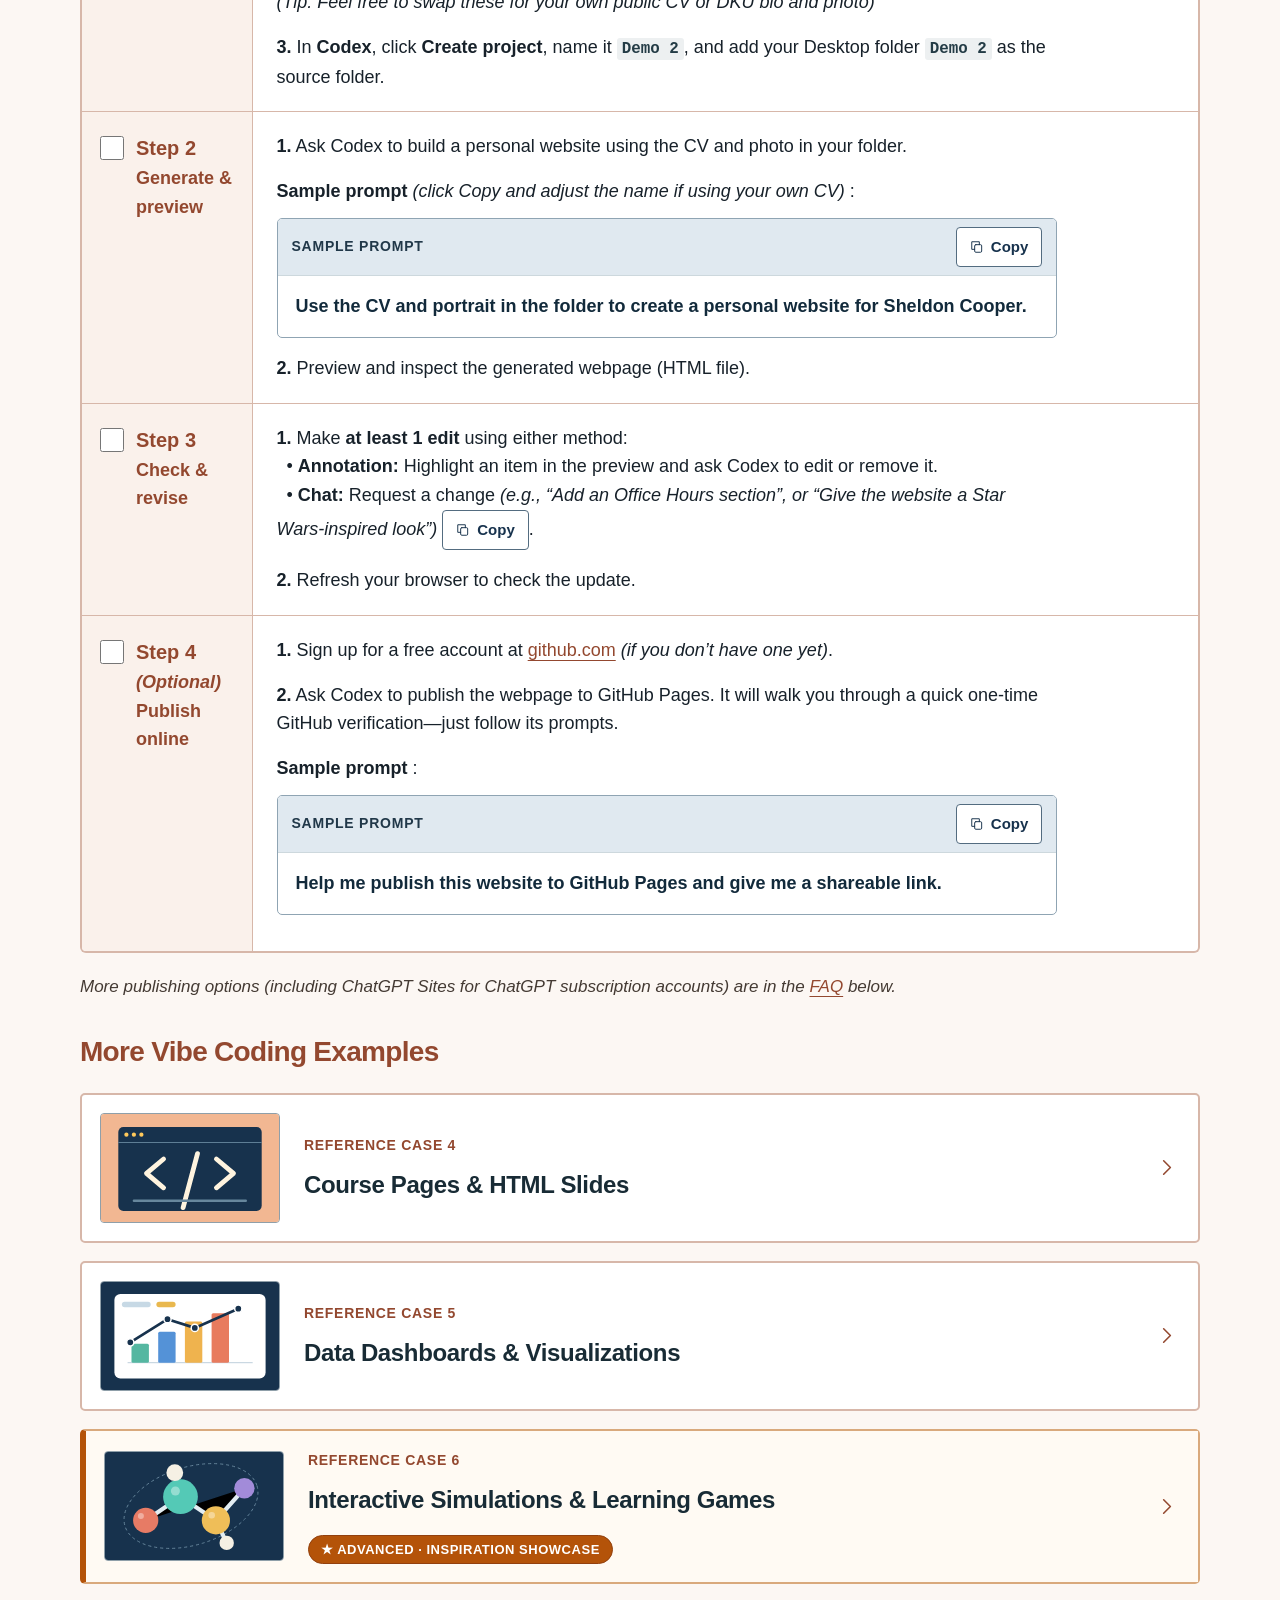
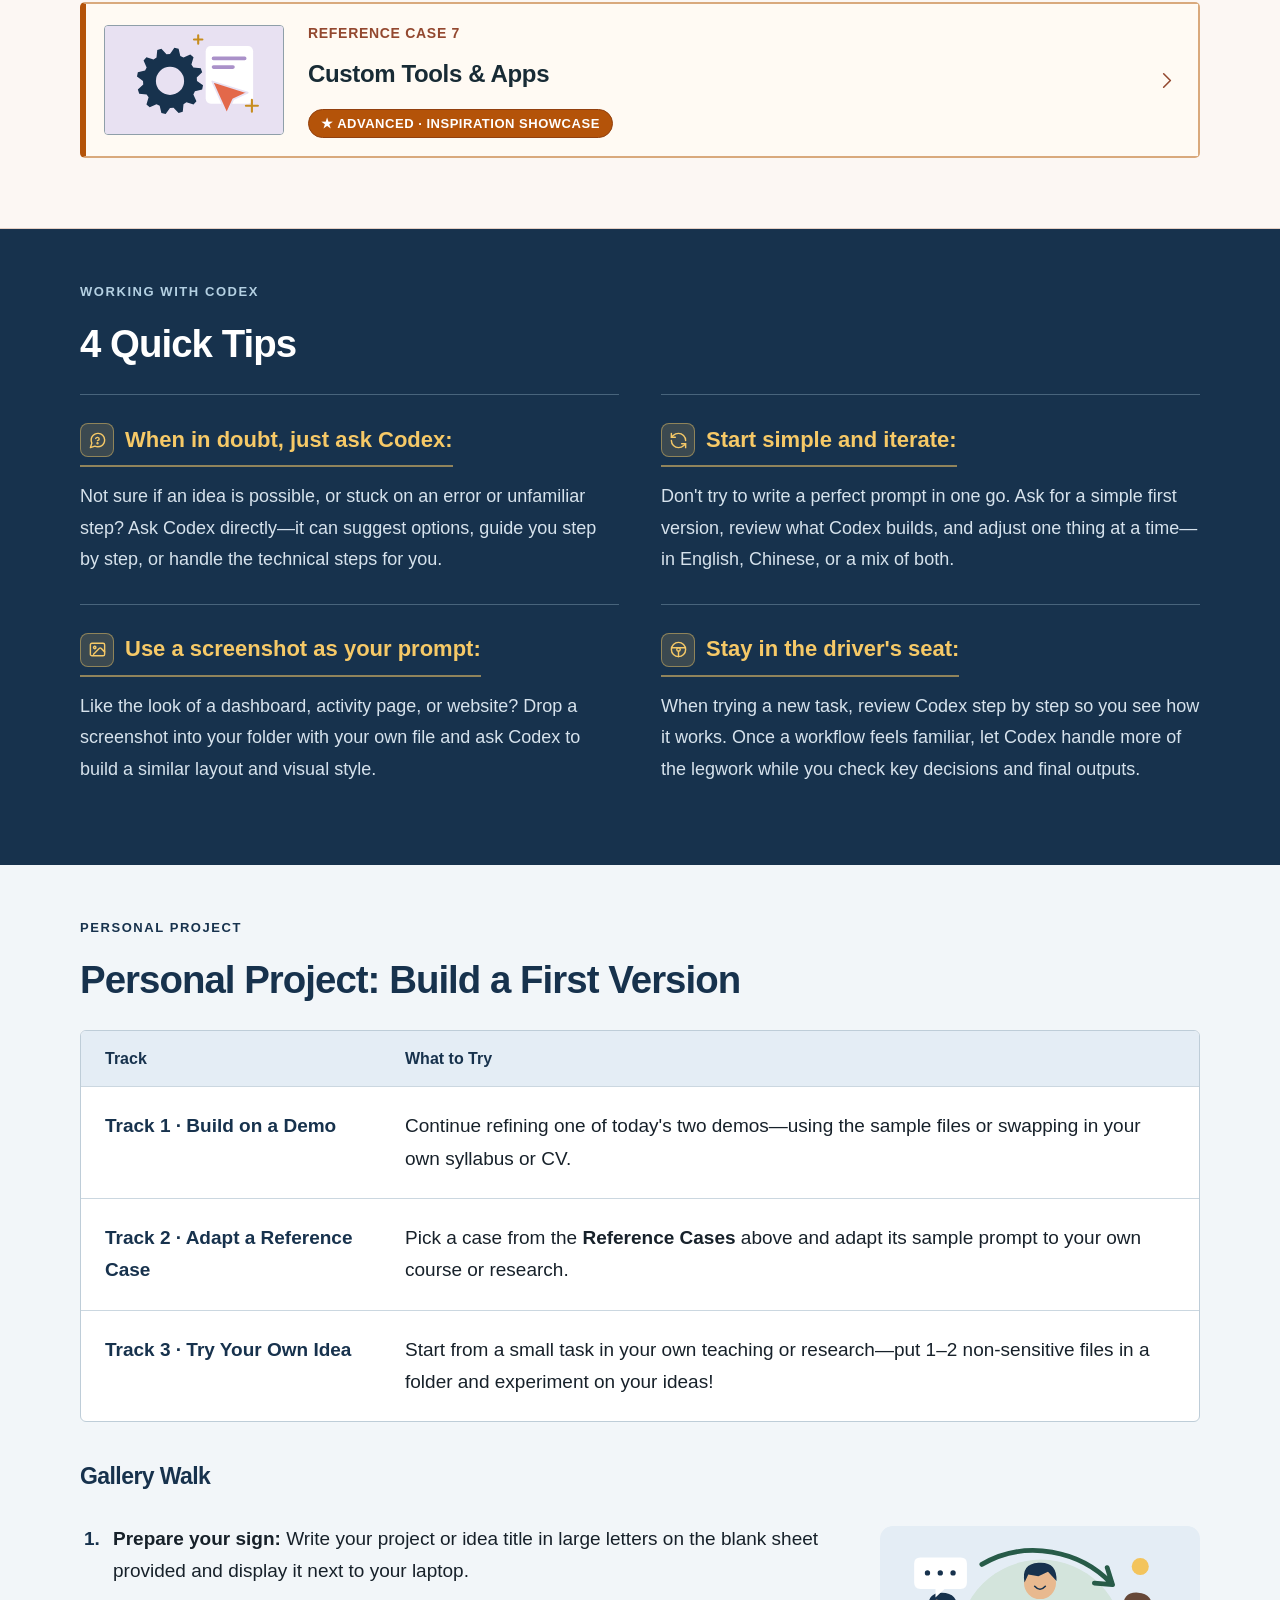
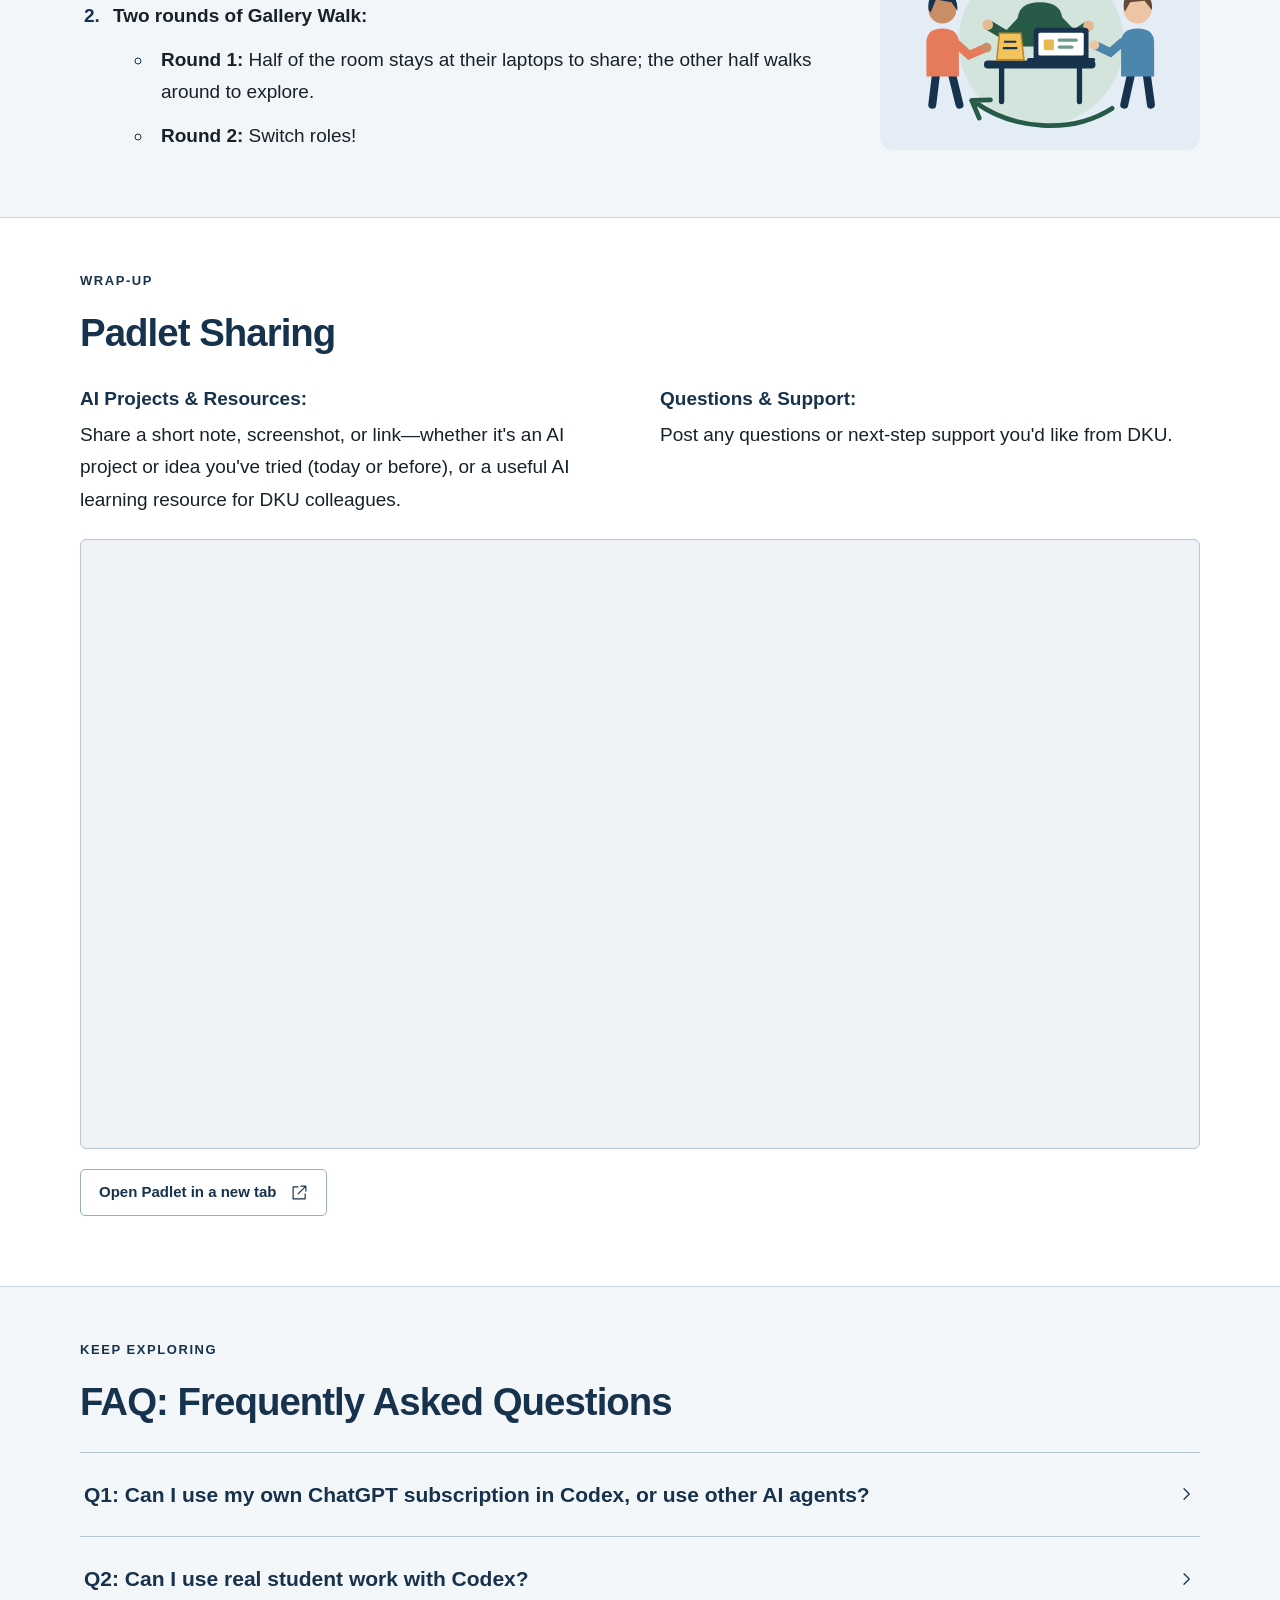
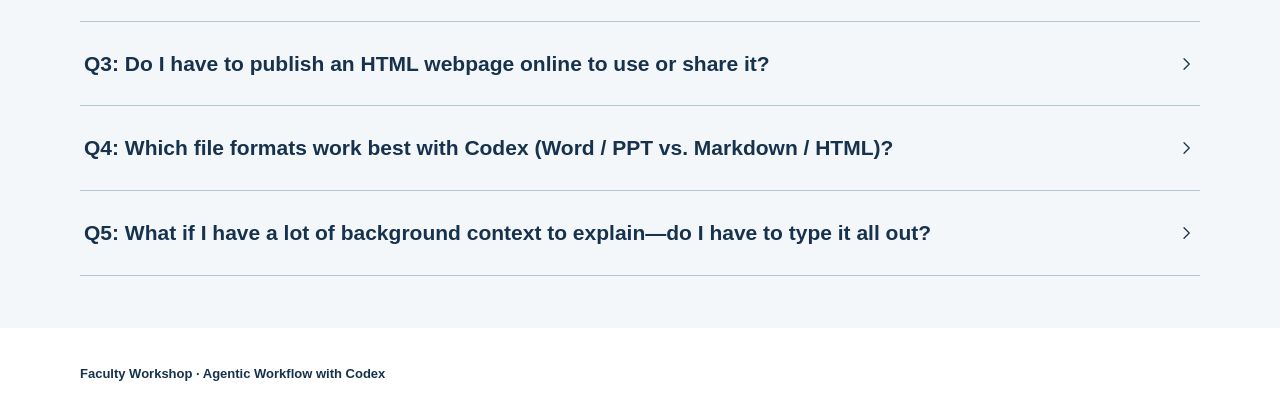
==== commit c5c8769c: "Remove Yisu Zhou from personal website inspiration" ====
--- a/index.html
+++ b/index.html
@@ -1,4 +1,4 @@
-<!doctype html><html lang="en"><head><meta charset="utf-8"><meta name="viewport" content="width=device-width,initial-scale=1"><meta name="color-scheme" content="light"><title>Faculty Workshop: Agentic Workflow with Codex</title><link rel="stylesheet" href="styles.css?v=opening-spacing-1"><script src="downloads.js?v=3" defer></script><script src="app.js?v=downloads-3" defer></script></head><body><a class="skip-link" href="#main">Skip to content</a><header class="site-header"><div class="nav-inner"><a class="wordmark" href="index.html"><span class="wordmark-symbol" aria-hidden="true">DKU</span><span>Faculty<br>Workshop</span></a><nav aria-label="Workshop sections"><a href="#opening">Opening</a><a href="#part1">Part 1: Workflow</a><a href="#part2">Part 2: Vibe Coding</a><a href="#tips">Quick Tips</a><a href="#project">Personal Project</a><a href="#padlet">Padlet Sharing</a><a href="#faq">FAQ</a></nav></div></header><main id="main"><section id="opening" class="opening section"><div class="container"><div class="hero"><div><p class="eyebrow">Duke Kunshan University</p><h1>Faculty Workshop:<br>Agentic Workflow<br><span>with Codex</span></h1><p class="hero-subtitle">A hands-on introduction for faculty across disciplines · No coding experience required</p><div class="hero-actions"><a class="button" href="#part1">Start Part 1 <svg class="icon " viewBox="0 0 24 24" fill="none" stroke="currentColor" stroke-width="1.65" stroke-linecap="round" stroke-linejoin="round" aria-hidden="true"><path d="m8 5 7 7-7 7"/></svg></a><a class="button button-secondary" href="#part2">Start Part 2 <svg class="icon " viewBox="0 0 24 24" fill="none" stroke="currentColor" stroke-width="1.65" stroke-linecap="round" stroke-linejoin="round" aria-hidden="true"><path d="m8 5 7 7-7 7"/></svg></a></div></div><aside class="schedule-card"><h2>Two-Hour Schedule</h2><div class="table-scroll"><table>
+<!doctype html><html lang="en"><head><meta charset="utf-8"><meta name="viewport" content="width=device-width,initial-scale=1"><meta name="color-scheme" content="light"><title>Faculty Workshop: Agentic Workflow with Codex</title><link rel="stylesheet" href="styles.css?v=opening-spacing-1"><script src="downloads.js?v=4" defer></script><script src="app.js?v=downloads-3" defer></script></head><body><a class="skip-link" href="#main">Skip to content</a><header class="site-header"><div class="nav-inner"><a class="wordmark" href="index.html"><span class="wordmark-symbol" aria-hidden="true">DKU</span><span>Faculty<br>Workshop</span></a><nav aria-label="Workshop sections"><a href="#opening">Opening</a><a href="#part1">Part 1: Workflow</a><a href="#part2">Part 2: Vibe Coding</a><a href="#tips">Quick Tips</a><a href="#project">Personal Project</a><a href="#padlet">Padlet Sharing</a><a href="#faq">FAQ</a></nav></div></header><main id="main"><section id="opening" class="opening section"><div class="container"><div class="hero"><div><p class="eyebrow">Duke Kunshan University</p><h1>Faculty Workshop:<br>Agentic Workflow<br><span>with Codex</span></h1><p class="hero-subtitle">A hands-on introduction for faculty across disciplines · No coding experience required</p><div class="hero-actions"><a class="button" href="#part1">Start Part 1 <svg class="icon " viewBox="0 0 24 24" fill="none" stroke="currentColor" stroke-width="1.65" stroke-linecap="round" stroke-linejoin="round" aria-hidden="true"><path d="m8 5 7 7-7 7"/></svg></a><a class="button button-secondary" href="#part2">Start Part 2 <svg class="icon " viewBox="0 0 24 24" fill="none" stroke="currentColor" stroke-width="1.65" stroke-linecap="round" stroke-linejoin="round" aria-hidden="true"><path d="m8 5 7 7-7 7"/></svg></a></div></div><aside class="schedule-card"><h2>Two-Hour Schedule</h2><div class="table-scroll"><table>
 <thead>
 <tr>
 <th align="left">Time</th>
@@ -87,7 +87,7 @@
 </ul>
 </div></div></details></div></div></section>
 <section id="part2" class="section part-two"><div class="container"><div class="section-header"><p class="eyebrow">Part 2 · Vibe Coding / AI coding</p><h2>Vibe Coding: Build, Preview, Refine</h2><div class="section-description"><p><em>What it is:</em> Describing what you want in everyday language—English, Chinese, or a mix of both—so Codex builds a working webpage or small digital tool that you can preview, check, refine, and even publish. <strong>A personal website is just an accessible first demo</strong>—the exact same loop works for HTML slides, concept simulations, data dashboards, and even custom tools and apps to solve everyday teaching and research problems.</p>
-</div></div><div class="inspiration"><span>Real Faculty Websites for Inspiration</span><div><a href="https://zhouyisu.org/">Yisu Zhou · DKU</a><a href="https://schieborn.de/en/">Dirk Schieborn · Reutlingen Univ.</a><a href="https://gking.harvard.edu/">Gary King · Harvard</a></div></div><div class="demo-intro"><div class="demo-heading"><h3>Demo 2: Turn a CV into a personal website</h3><span class="step-count" data-counter="2">0 / 4 steps</span></div><figure class="demo-preview"><img src="assets/demo-personal-site.jpg" alt="Sheldon Cooper personal website" loading="lazy"></figure></div><div class="demo-table-wrap"><table class="demo-table"><thead><tr><th scope="col">Step</th><th scope="col">What to Do &amp; Sample Prompts</th></tr></thead><tbody><tr><th scope="row"><label class="step-check" for="demo-2-step-1"><input type="checkbox" id="demo-2-step-1" data-step="demo-2-step-1"><span><strong>Step 1</strong><br>Set up project</span></label></th><td><div class="step-instructions"><strong>1.</strong> Create a folder <strong><code>Demo 2</code></strong> on your Desktop.<span class="instruction-gap" aria-hidden="true"></span><strong>2.</strong> Download these two sample files from the website into <strong><code>Demo 2</code></strong>:<span class="download-item"><span class="download-file"><strong>File 2A:</strong><code class="filename">Sheldon_Sample_CV.docx</code></span><a class="download" href="files/Sheldon_Sample_CV.docx" download="Sheldon_Sample_CV.docx"><svg class="icon " viewBox="0 0 24 24" fill="none" stroke="currentColor" stroke-width="1.65" stroke-linecap="round" stroke-linejoin="round" aria-hidden="true"><path d="M12 3v11m-4-4 4 4 4-4M4 15v5h16v-5"/></svg><span>Download</span></a></span><span class="download-item"><span class="download-file"><strong>File 2B:</strong><code class="filename">Sheldon_Portrait.png</code></span><a class="download" href="files/Sheldon_Portrait.png" download="Sheldon_Portrait.png"><svg class="icon " viewBox="0 0 24 24" fill="none" stroke="currentColor" stroke-width="1.65" stroke-linecap="round" stroke-linejoin="round" aria-hidden="true"><path d="M12 3v11m-4-4 4 4 4-4M4 15v5h16v-5"/></svg><span>Download</span></a></span><br><em>(Tip: Feel free to swap these for your own public CV or DKU bio and photo)</em><span class="instruction-gap" aria-hidden="true"></span><strong>3.</strong> In <strong>Codex</strong>, click <strong>Create project</strong>, name it <strong><code>Demo 2</code></strong>, and add your Desktop folder <strong><code>Demo 2</code></strong> as the source folder.</div></td></tr><tr><th scope="row"><label class="step-check" for="demo-2-step-2"><input type="checkbox" id="demo-2-step-2" data-step="demo-2-step-2"><span><strong>Step 2</strong><br>Generate &amp; preview</span></label></th><td><div class="step-instructions"><strong>1.</strong> Ask Codex to build a personal website using the CV and photo in your folder.<span class="instruction-gap" aria-hidden="true"></span><strong>Sample prompt</strong> <em>(click Copy and adjust the name if using your own CV)</em> :<br><div class="prompt-box"><div class="prompt-head"><span>Sample prompt</span><button class="copy-button" type="button" data-copy="Use the CV and portrait in the folder to create a personal website for Sheldon Cooper." aria-label="Copy prompt"><svg class="icon " viewBox="0 0 24 24" fill="none" stroke="currentColor" stroke-width="1.65" stroke-linecap="round" stroke-linejoin="round" aria-hidden="true"><rect x="8" y="8" width="12" height="13" rx="2"/><path d="M16 8V3H3v13h5"/></svg><span>Copy</span></button></div><pre><code>Use the CV and portrait in the folder to create a personal website for Sheldon Cooper.</code></pre></div><strong>2.</strong> Preview and inspect the generated webpage (HTML file).</div></td></tr><tr><th scope="row"><label class="step-check" for="demo-2-step-3"><input type="checkbox" id="demo-2-step-3" data-step="demo-2-step-3"><span><strong>Step 3</strong><br>Check &amp; revise</span></label></th><td><div class="step-instructions"><strong>1.</strong> Make <strong>at least 1 edit</strong> using either method:<br>&nbsp;&nbsp;• <strong>Annotation:</strong> Highlight an item in the preview and ask Codex to edit or remove it.<br>&nbsp;&nbsp;• <strong>Chat:</strong> Request a change <em>(e.g., “Add an Office Hours section”, or “Give the website a Star Wars-inspired look”)</em> <button class="copy-button" type="button" data-copy="Give the website a Star Wars-inspired look" aria-label="Copy prompt"><svg class="icon " viewBox="0 0 24 24" fill="none" stroke="currentColor" stroke-width="1.65" stroke-linecap="round" stroke-linejoin="round" aria-hidden="true"><rect x="8" y="8" width="12" height="13" rx="2"/><path d="M16 8V3H3v13h5"/></svg><span>Copy</span></button>.<span class="instruction-gap" aria-hidden="true"></span><strong>2.</strong> Refresh your browser to check the update.</div></td></tr><tr><th scope="row"><label class="step-check" for="demo-2-step-4"><input type="checkbox" id="demo-2-step-4" data-step="demo-2-step-4"><span><strong>Step 4</strong><br><em>(Optional)</em><br>Publish online</span></label></th><td><div class="step-instructions"><strong>1.</strong> Sign up for a free account at <a href="https://github.com">github.com</a> <em>(if you don’t have one yet)</em>.<span class="instruction-gap" aria-hidden="true"></span><strong>2.</strong> Ask Codex to publish the webpage to GitHub Pages. It will walk you through a quick one-time GitHub verification—just follow its prompts.<span class="instruction-gap" aria-hidden="true"></span><strong>Sample prompt</strong> : <div class="prompt-box"><div class="prompt-head"><span>Sample prompt</span><button class="copy-button" type="button" data-copy="Help me publish this website to GitHub Pages and give me a shareable link." aria-label="Copy prompt"><svg class="icon " viewBox="0 0 24 24" fill="none" stroke="currentColor" stroke-width="1.65" stroke-linecap="round" stroke-linejoin="round" aria-hidden="true"><rect x="8" y="8" width="12" height="13" rx="2"/><path d="M16 8V3H3v13h5"/></svg><span>Copy</span></button></div><pre><code>Help me publish this website to GitHub Pages and give me a shareable link.</code></pre></div></div></td></tr></tbody></table></div><p class="publishing-note"><em>More publishing options (including ChatGPT Sites for ChatGPT subscription accounts) are in the <a href="#faq-q3" data-open="faq-q3">FAQ</a> below.</em></p><div class="references"><h3>More Vibe Coding Examples</h3><details class="reference-case" id="reference-4"><summary><span class="case-thumbnail"><img src="assets/topic-slides.svg" alt="HTML course pages and slides" loading="lazy"></span><span class="case-summary-copy"><span class="case-index">Reference Case 4</span><span class="case-title">Course Pages &amp; HTML Slides</span></span><svg class="icon case-chevron" viewBox="0 0 24 24" fill="none" stroke="currentColor" stroke-width="1.65" stroke-linecap="round" stroke-linejoin="round" aria-hidden="true"><path d="m8 5 7 7-7 7"/></svg></summary><div class="case-content"><div class="case-block"><h4>What it does</h4><p>Turn static course materials—such as a syllabus, lesson plans, reading guides, handouts, or resource lists—into a clean webpage or HTML slide deck that students can browse and use without extra logins—<strong>just like this workshop website</strong>.</p>
+</div></div><div class="inspiration"><span>Real Faculty Websites for Inspiration</span><div><a href="https://schieborn.de/en/">Dirk Schieborn · Reutlingen Univ.</a><a href="https://gking.harvard.edu/">Gary King · Harvard</a></div></div><div class="demo-intro"><div class="demo-heading"><h3>Demo 2: Turn a CV into a personal website</h3><span class="step-count" data-counter="2">0 / 4 steps</span></div><figure class="demo-preview"><img src="assets/demo-personal-site.jpg" alt="Sheldon Cooper personal website" loading="lazy"></figure></div><div class="demo-table-wrap"><table class="demo-table"><thead><tr><th scope="col">Step</th><th scope="col">What to Do &amp; Sample Prompts</th></tr></thead><tbody><tr><th scope="row"><label class="step-check" for="demo-2-step-1"><input type="checkbox" id="demo-2-step-1" data-step="demo-2-step-1"><span><strong>Step 1</strong><br>Set up project</span></label></th><td><div class="step-instructions"><strong>1.</strong> Create a folder <strong><code>Demo 2</code></strong> on your Desktop.<span class="instruction-gap" aria-hidden="true"></span><strong>2.</strong> Download these two sample files from the website into <strong><code>Demo 2</code></strong>:<span class="download-item"><span class="download-file"><strong>File 2A:</strong><code class="filename">Sheldon_Sample_CV.docx</code></span><a class="download" href="files/Sheldon_Sample_CV.docx" download="Sheldon_Sample_CV.docx"><svg class="icon " viewBox="0 0 24 24" fill="none" stroke="currentColor" stroke-width="1.65" stroke-linecap="round" stroke-linejoin="round" aria-hidden="true"><path d="M12 3v11m-4-4 4 4 4-4M4 15v5h16v-5"/></svg><span>Download</span></a></span><span class="download-item"><span class="download-file"><strong>File 2B:</strong><code class="filename">Sheldon_Portrait.png</code></span><a class="download" href="files/Sheldon_Portrait.png" download="Sheldon_Portrait.png"><svg class="icon " viewBox="0 0 24 24" fill="none" stroke="currentColor" stroke-width="1.65" stroke-linecap="round" stroke-linejoin="round" aria-hidden="true"><path d="M12 3v11m-4-4 4 4 4-4M4 15v5h16v-5"/></svg><span>Download</span></a></span><br><em>(Tip: Feel free to swap these for your own public CV or DKU bio and photo)</em><span class="instruction-gap" aria-hidden="true"></span><strong>3.</strong> In <strong>Codex</strong>, click <strong>Create project</strong>, name it <strong><code>Demo 2</code></strong>, and add your Desktop folder <strong><code>Demo 2</code></strong> as the source folder.</div></td></tr><tr><th scope="row"><label class="step-check" for="demo-2-step-2"><input type="checkbox" id="demo-2-step-2" data-step="demo-2-step-2"><span><strong>Step 2</strong><br>Generate &amp; preview</span></label></th><td><div class="step-instructions"><strong>1.</strong> Ask Codex to build a personal website using the CV and photo in your folder.<span class="instruction-gap" aria-hidden="true"></span><strong>Sample prompt</strong> <em>(click Copy and adjust the name if using your own CV)</em> :<br><div class="prompt-box"><div class="prompt-head"><span>Sample prompt</span><button class="copy-button" type="button" data-copy="Use the CV and portrait in the folder to create a personal website for Sheldon Cooper." aria-label="Copy prompt"><svg class="icon " viewBox="0 0 24 24" fill="none" stroke="currentColor" stroke-width="1.65" stroke-linecap="round" stroke-linejoin="round" aria-hidden="true"><rect x="8" y="8" width="12" height="13" rx="2"/><path d="M16 8V3H3v13h5"/></svg><span>Copy</span></button></div><pre><code>Use the CV and portrait in the folder to create a personal website for Sheldon Cooper.</code></pre></div><strong>2.</strong> Preview and inspect the generated webpage (HTML file).</div></td></tr><tr><th scope="row"><label class="step-check" for="demo-2-step-3"><input type="checkbox" id="demo-2-step-3" data-step="demo-2-step-3"><span><strong>Step 3</strong><br>Check &amp; revise</span></label></th><td><div class="step-instructions"><strong>1.</strong> Make <strong>at least 1 edit</strong> using either method:<br>&nbsp;&nbsp;• <strong>Annotation:</strong> Highlight an item in the preview and ask Codex to edit or remove it.<br>&nbsp;&nbsp;• <strong>Chat:</strong> Request a change <em>(e.g., “Add an Office Hours section”, or “Give the website a Star Wars-inspired look”)</em> <button class="copy-button" type="button" data-copy="Give the website a Star Wars-inspired look" aria-label="Copy prompt"><svg class="icon " viewBox="0 0 24 24" fill="none" stroke="currentColor" stroke-width="1.65" stroke-linecap="round" stroke-linejoin="round" aria-hidden="true"><rect x="8" y="8" width="12" height="13" rx="2"/><path d="M16 8V3H3v13h5"/></svg><span>Copy</span></button>.<span class="instruction-gap" aria-hidden="true"></span><strong>2.</strong> Refresh your browser to check the update.</div></td></tr><tr><th scope="row"><label class="step-check" for="demo-2-step-4"><input type="checkbox" id="demo-2-step-4" data-step="demo-2-step-4"><span><strong>Step 4</strong><br><em>(Optional)</em><br>Publish online</span></label></th><td><div class="step-instructions"><strong>1.</strong> Sign up for a free account at <a href="https://github.com">github.com</a> <em>(if you don’t have one yet)</em>.<span class="instruction-gap" aria-hidden="true"></span><strong>2.</strong> Ask Codex to publish the webpage to GitHub Pages. It will walk you through a quick one-time GitHub verification—just follow its prompts.<span class="instruction-gap" aria-hidden="true"></span><strong>Sample prompt</strong> : <div class="prompt-box"><div class="prompt-head"><span>Sample prompt</span><button class="copy-button" type="button" data-copy="Help me publish this website to GitHub Pages and give me a shareable link." aria-label="Copy prompt"><svg class="icon " viewBox="0 0 24 24" fill="none" stroke="currentColor" stroke-width="1.65" stroke-linecap="round" stroke-linejoin="round" aria-hidden="true"><rect x="8" y="8" width="12" height="13" rx="2"/><path d="M16 8V3H3v13h5"/></svg><span>Copy</span></button></div><pre><code>Help me publish this website to GitHub Pages and give me a shareable link.</code></pre></div></div></td></tr></tbody></table></div><p class="publishing-note"><em>More publishing options (including ChatGPT Sites for ChatGPT subscription accounts) are in the <a href="#faq-q3" data-open="faq-q3">FAQ</a> below.</em></p><div class="references"><h3>More Vibe Coding Examples</h3><details class="reference-case" id="reference-4"><summary><span class="case-thumbnail"><img src="assets/topic-slides.svg" alt="HTML course pages and slides" loading="lazy"></span><span class="case-summary-copy"><span class="case-index">Reference Case 4</span><span class="case-title">Course Pages &amp; HTML Slides</span></span><svg class="icon case-chevron" viewBox="0 0 24 24" fill="none" stroke="currentColor" stroke-width="1.65" stroke-linecap="round" stroke-linejoin="round" aria-hidden="true"><path d="m8 5 7 7-7 7"/></svg></summary><div class="case-content"><div class="case-block"><h4>What it does</h4><p>Turn static course materials—such as a syllabus, lesson plans, reading guides, handouts, or resource lists—into a clean webpage or HTML slide deck that students can browse and use without extra logins—<strong>just like this workshop website</strong>.</p>
 </div><div class="quick-demo"><h4>Try a quick demo</h4><p class="practice-description"><em>(turn a syllabus + lesson plan into an interactive HTML slide deck for class)</em></p><ol class="practice-steps"><li><p>Put your own syllabus and a 1-page lesson plan into a Codex folder — <strong>or download our mock intro research-methods files:</strong> <span class="download-item"><span class="download-file"><strong>File 1B:</strong><code class="filename">Sample_Syllabus_Spring2025.docx</code></span><a class="download" href="files/Sample_Syllabus_Spring2025.docx" download="Sample_Syllabus_Spring2025.docx"><svg class="icon " viewBox="0 0 24 24" fill="none" stroke="currentColor" stroke-width="1.65" stroke-linecap="round" stroke-linejoin="round" aria-hidden="true"><path d="M12 3v11m-4-4 4 4 4-4M4 15v5h16v-5"/></svg><span>Download</span></a></span><span class="download-item"><span class="download-file"><strong>File 3A:</strong><code class="filename">Sample_Lesson_Plan_Week2.docx</code></span><a class="download" href="files/Sample_Lesson_Plan_Week2.docx" download="Sample_Lesson_Plan_Week2.docx"><svg class="icon " viewBox="0 0 24 24" fill="none" stroke="currentColor" stroke-width="1.65" stroke-linecap="round" stroke-linejoin="round" aria-hidden="true"><path d="M12 3v11m-4-4 4 4 4-4M4 15v5h16v-5"/></svg><span>Download</span></a></span></p>
 </li><li><p>Send the sample prompt below to build an HTML slide deck based on the syllabus and the lesson plan:</p>
 <div class="prompt-box"><div class="prompt-head"><span>Sample prompt</span><button class="copy-button" type="button" data-copy="Read the syllabus and Week 2 lesson plan in this folder, and create a clean, single-file HTML slide deck for this 75-minute class." aria-label="Copy prompt"><svg class="icon " viewBox="0 0 24 24" fill="none" stroke="currentColor" stroke-width="1.65" stroke-linecap="round" stroke-linejoin="round" aria-hidden="true"><rect x="8" y="8" width="12" height="13" rx="2"/><path d="M16 8V3H3v13h5"/></svg><span>Copy</span></button></div><pre><code>Read the syllabus and Week 2 lesson plan in this folder, and create a clean, single-file HTML slide deck for this 75-minute class.</code></pre></div>
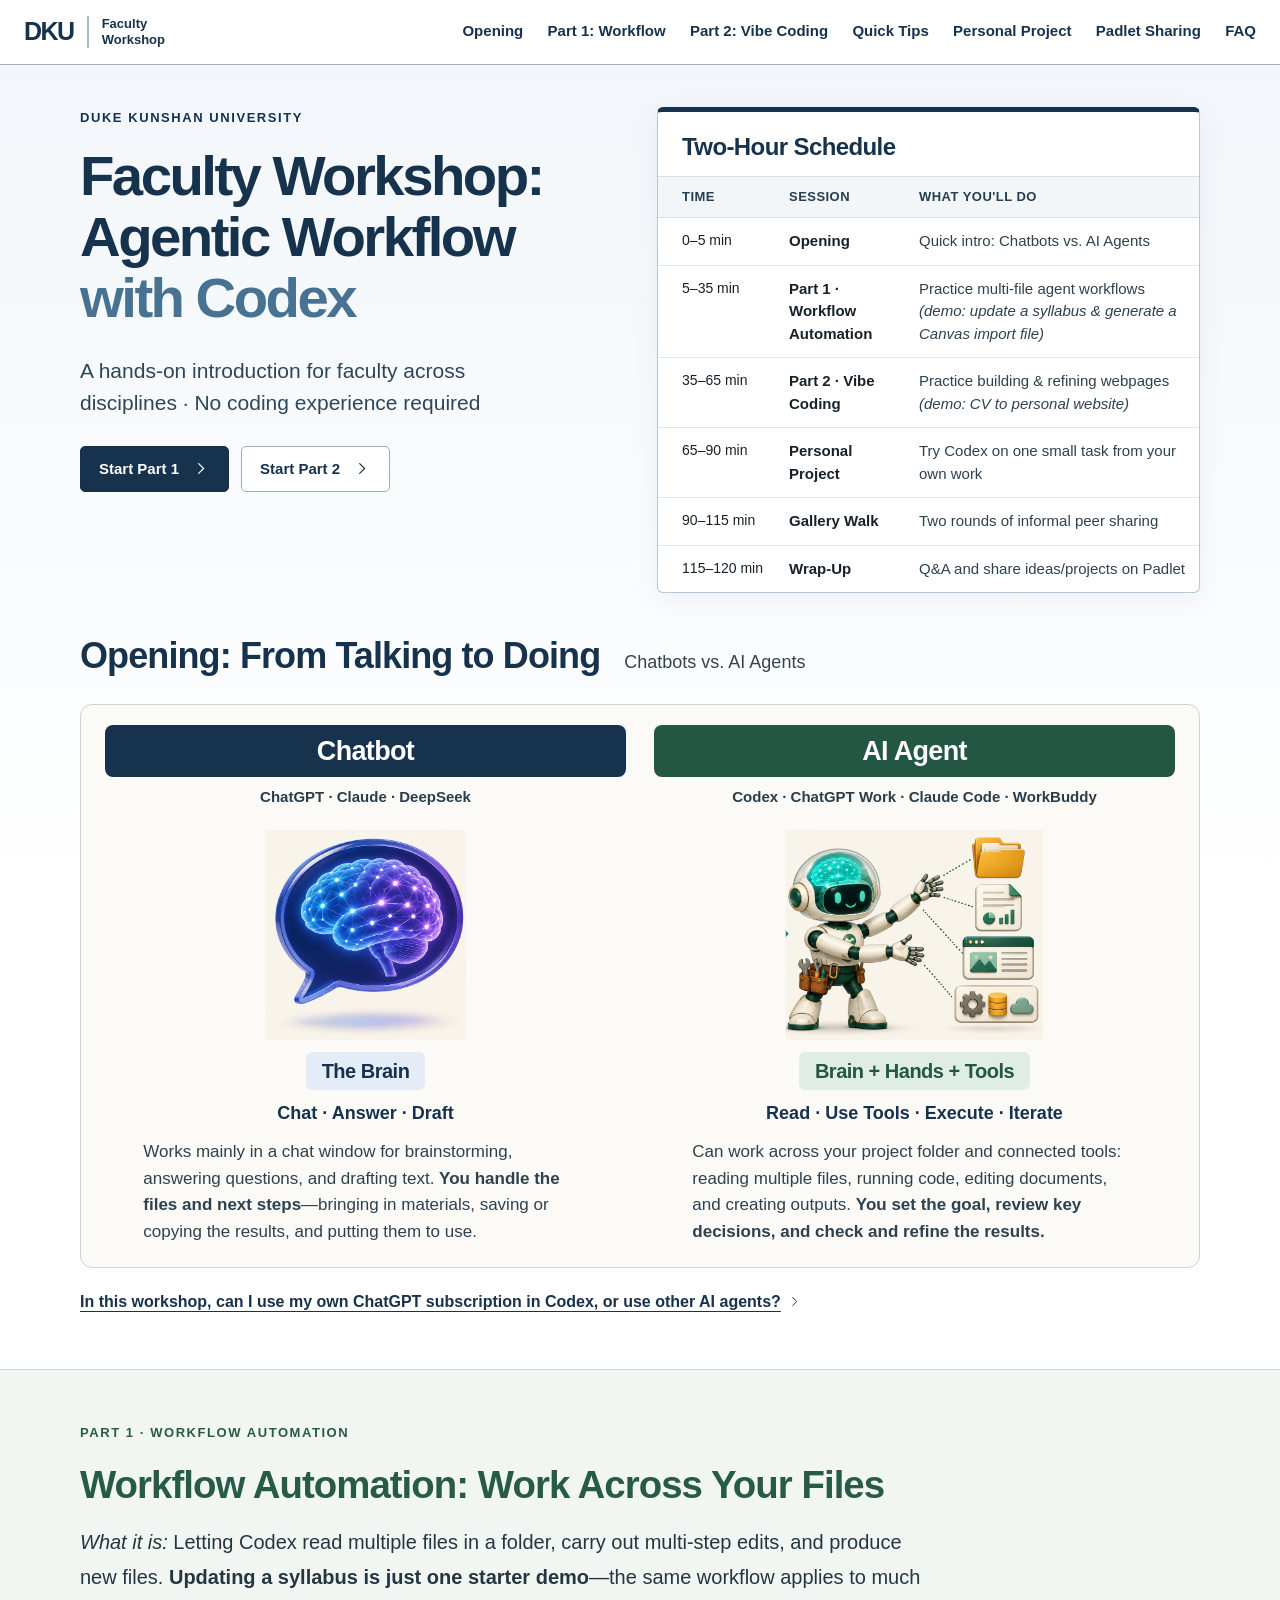
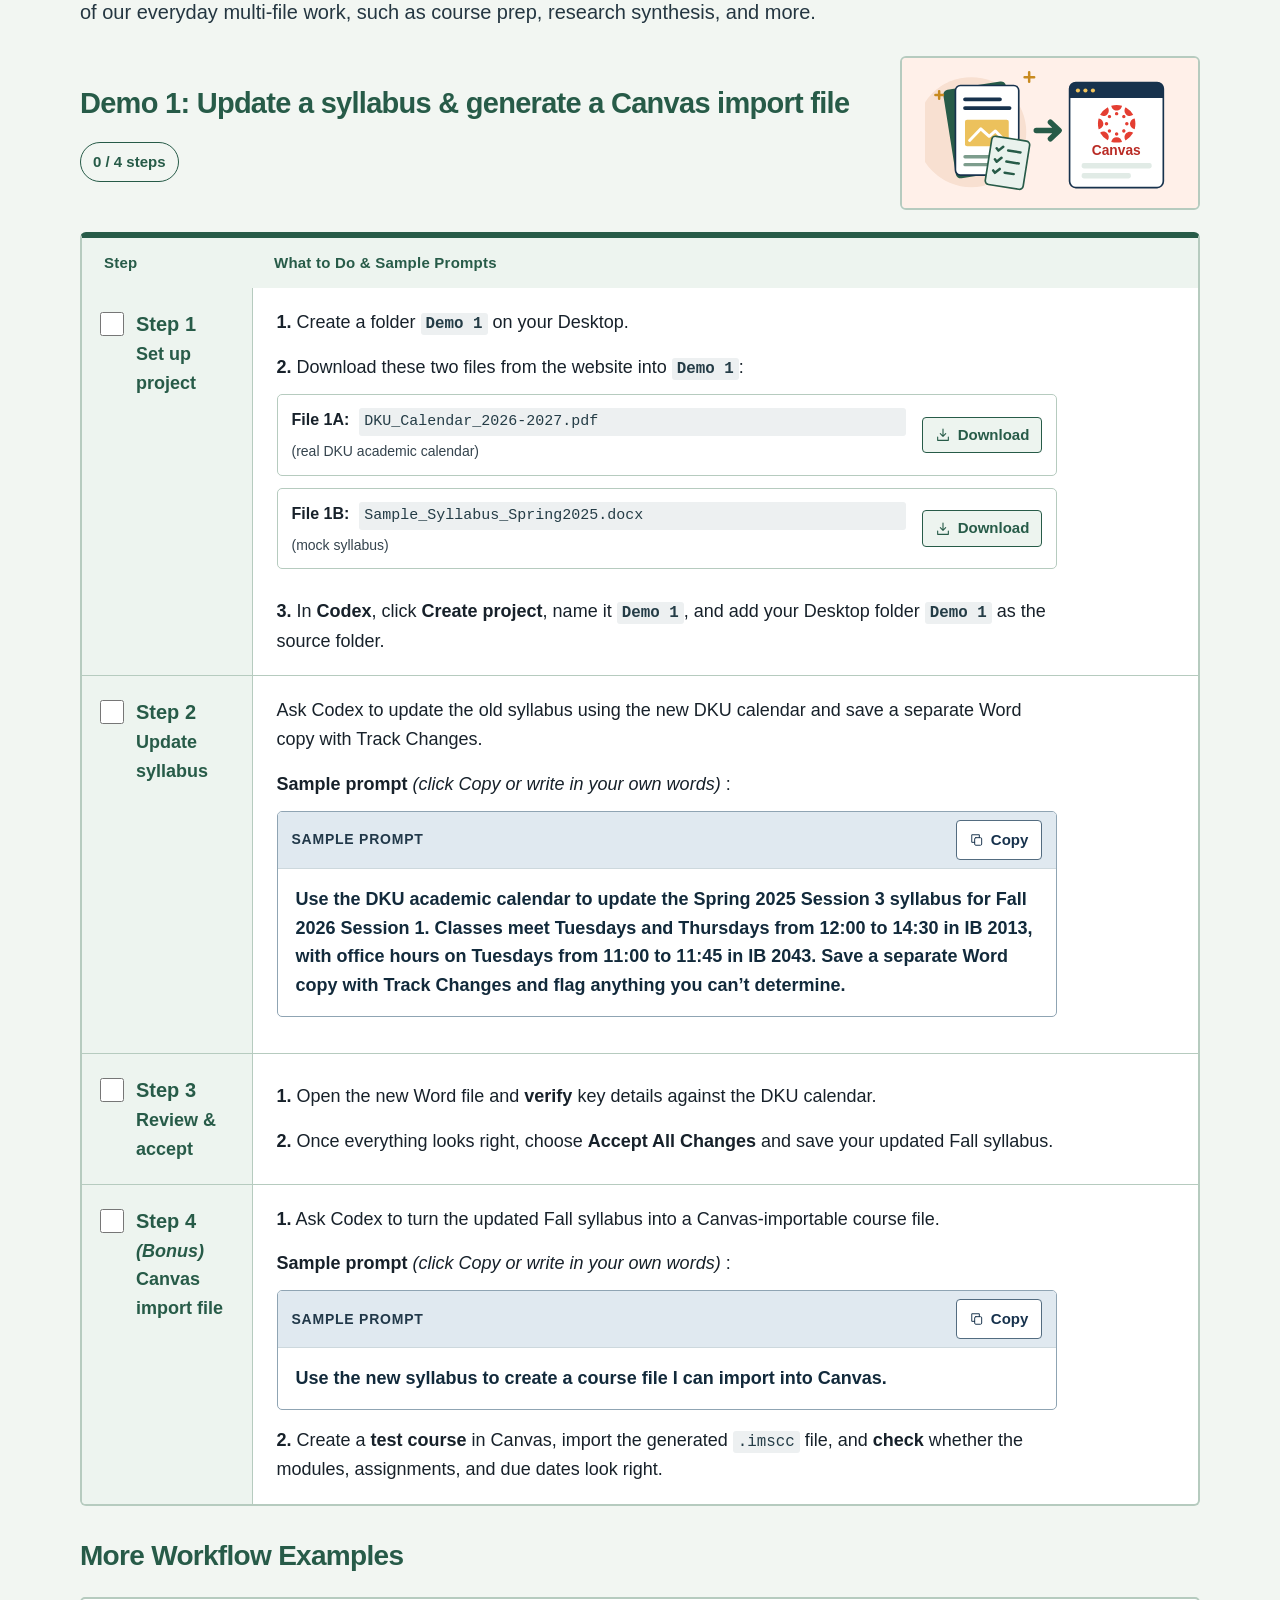
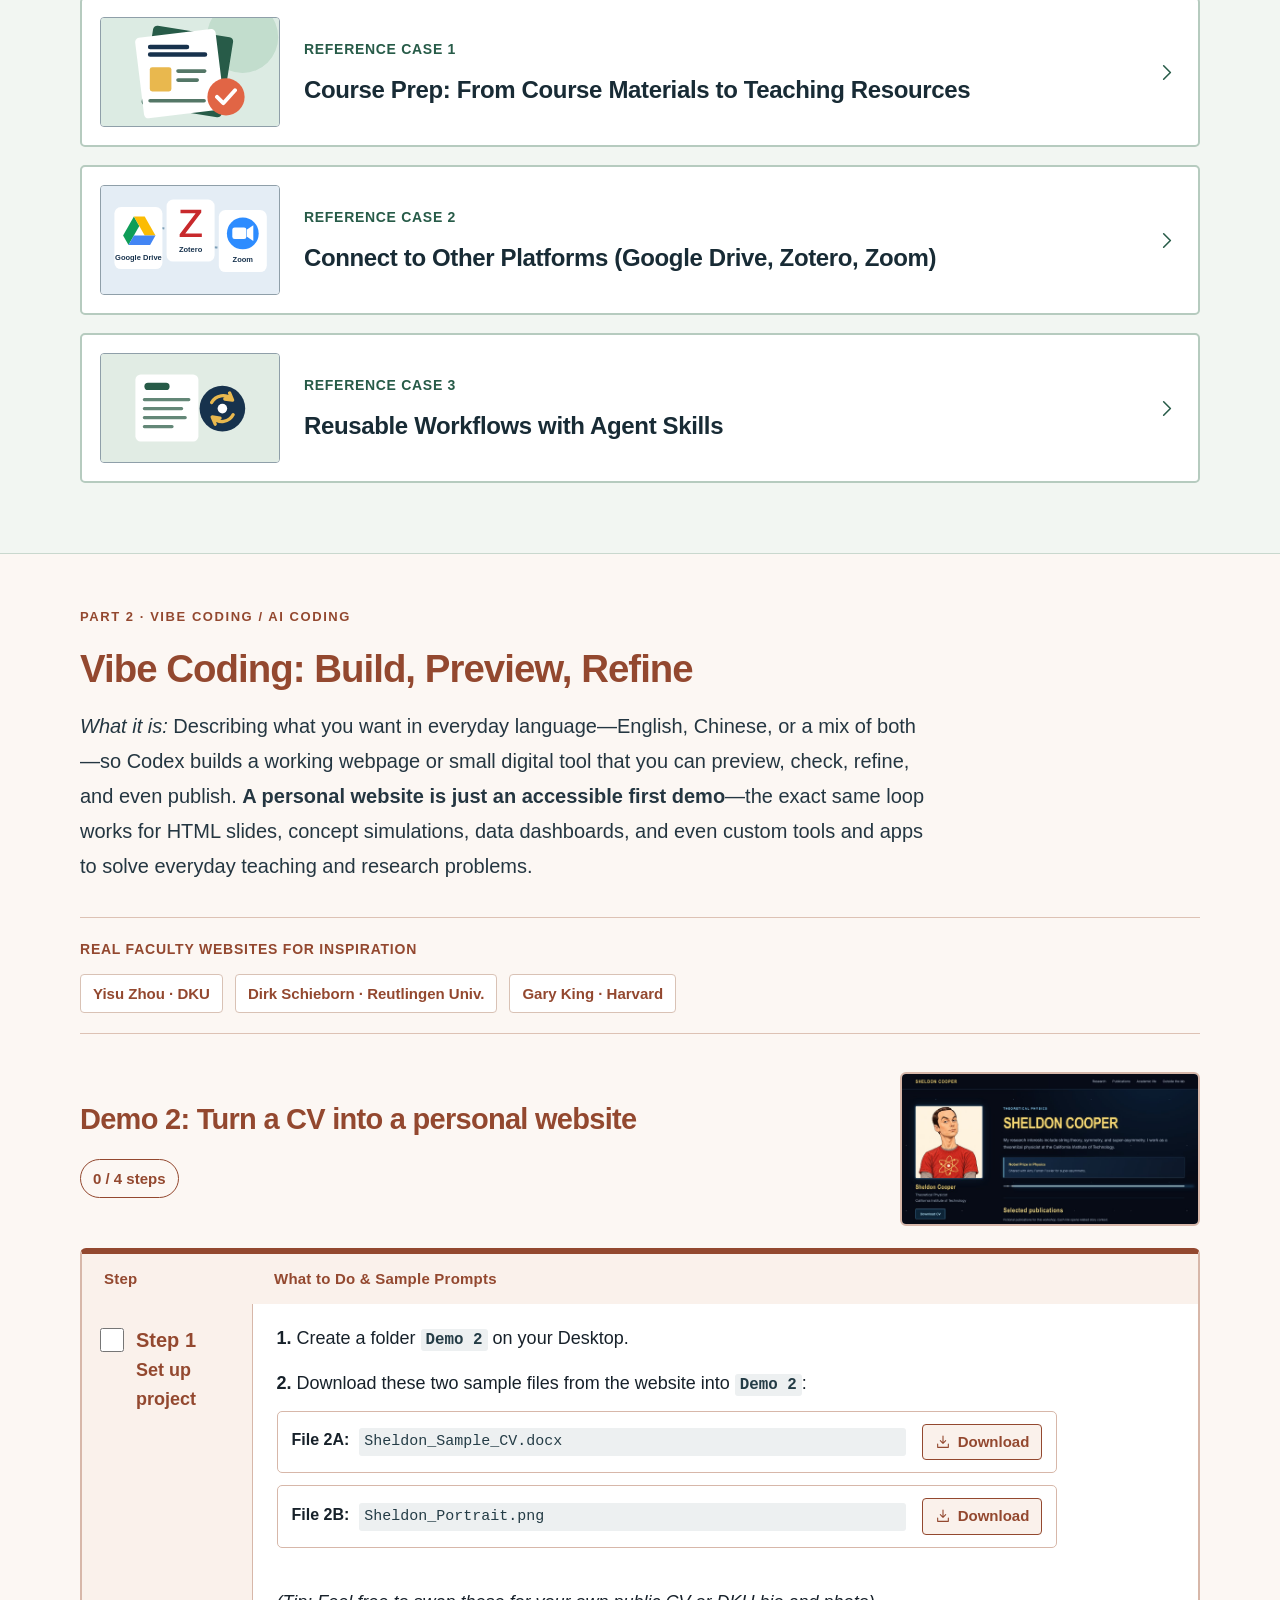
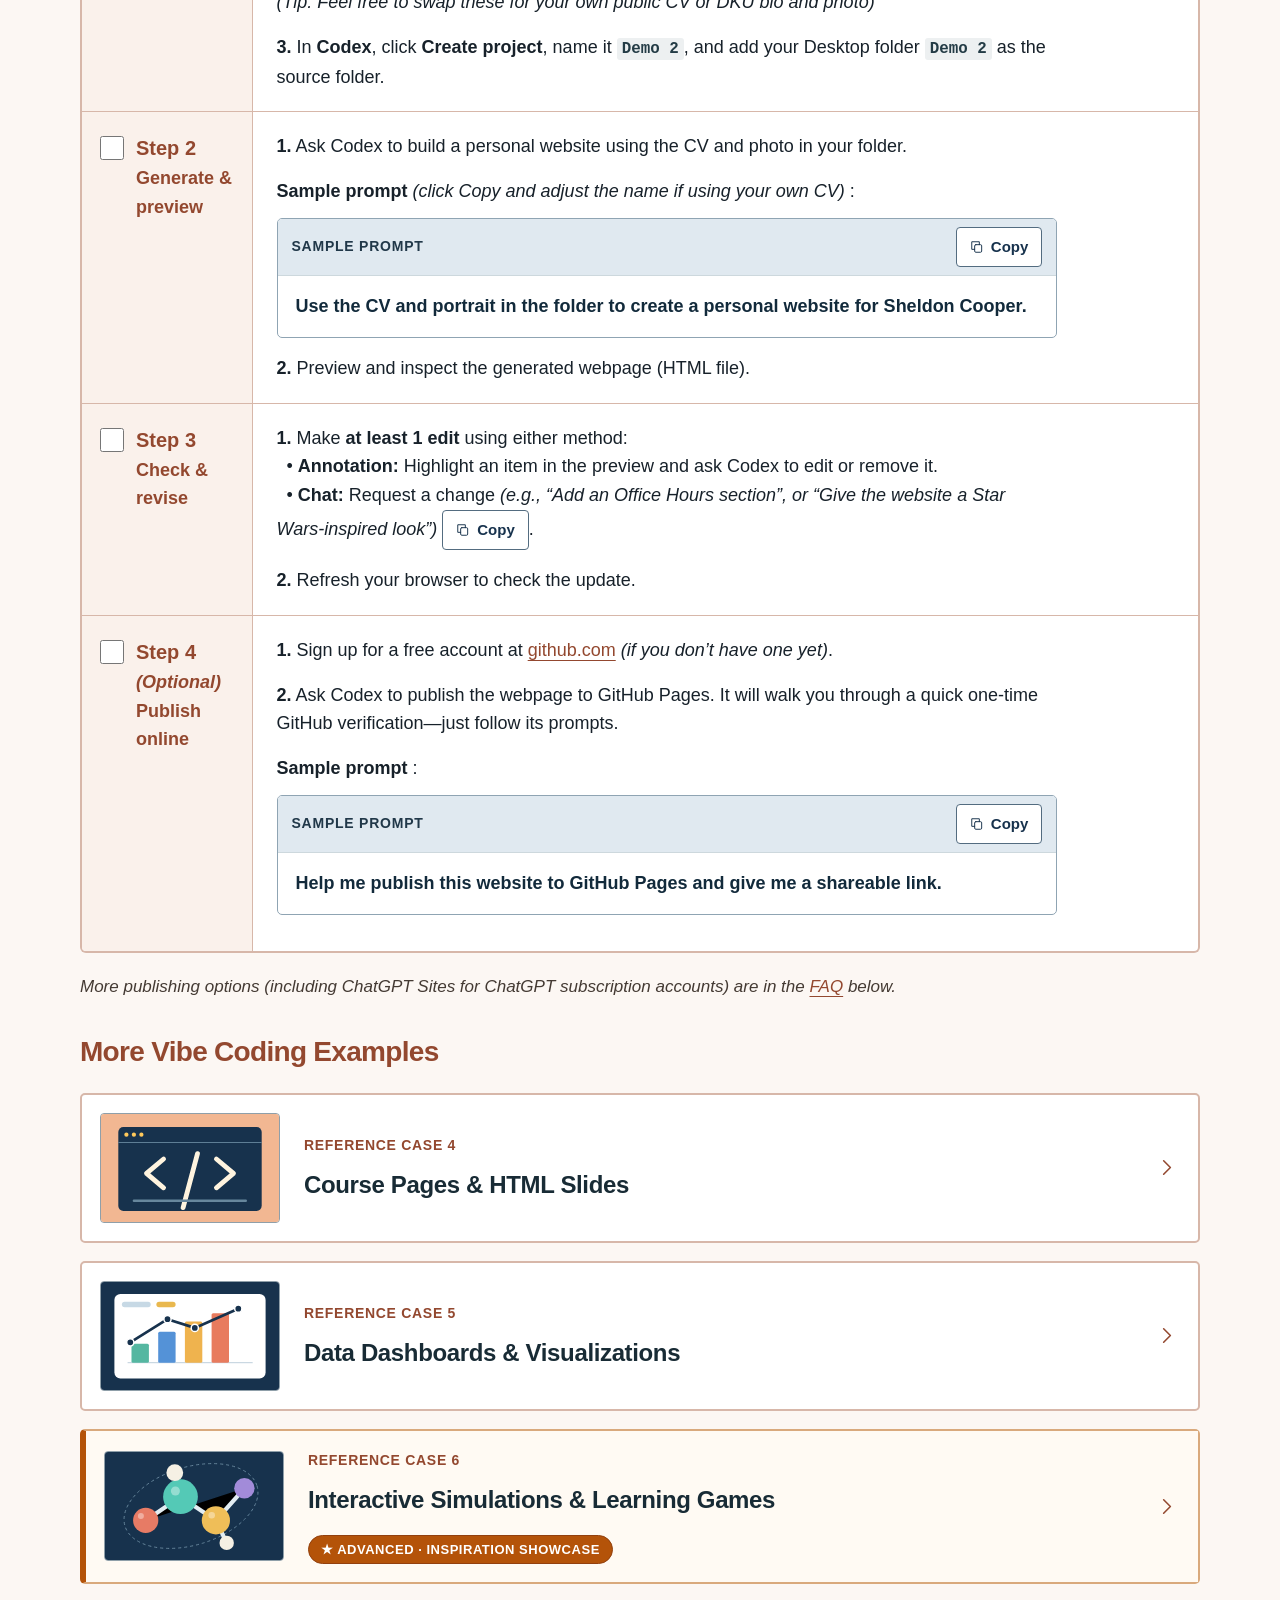
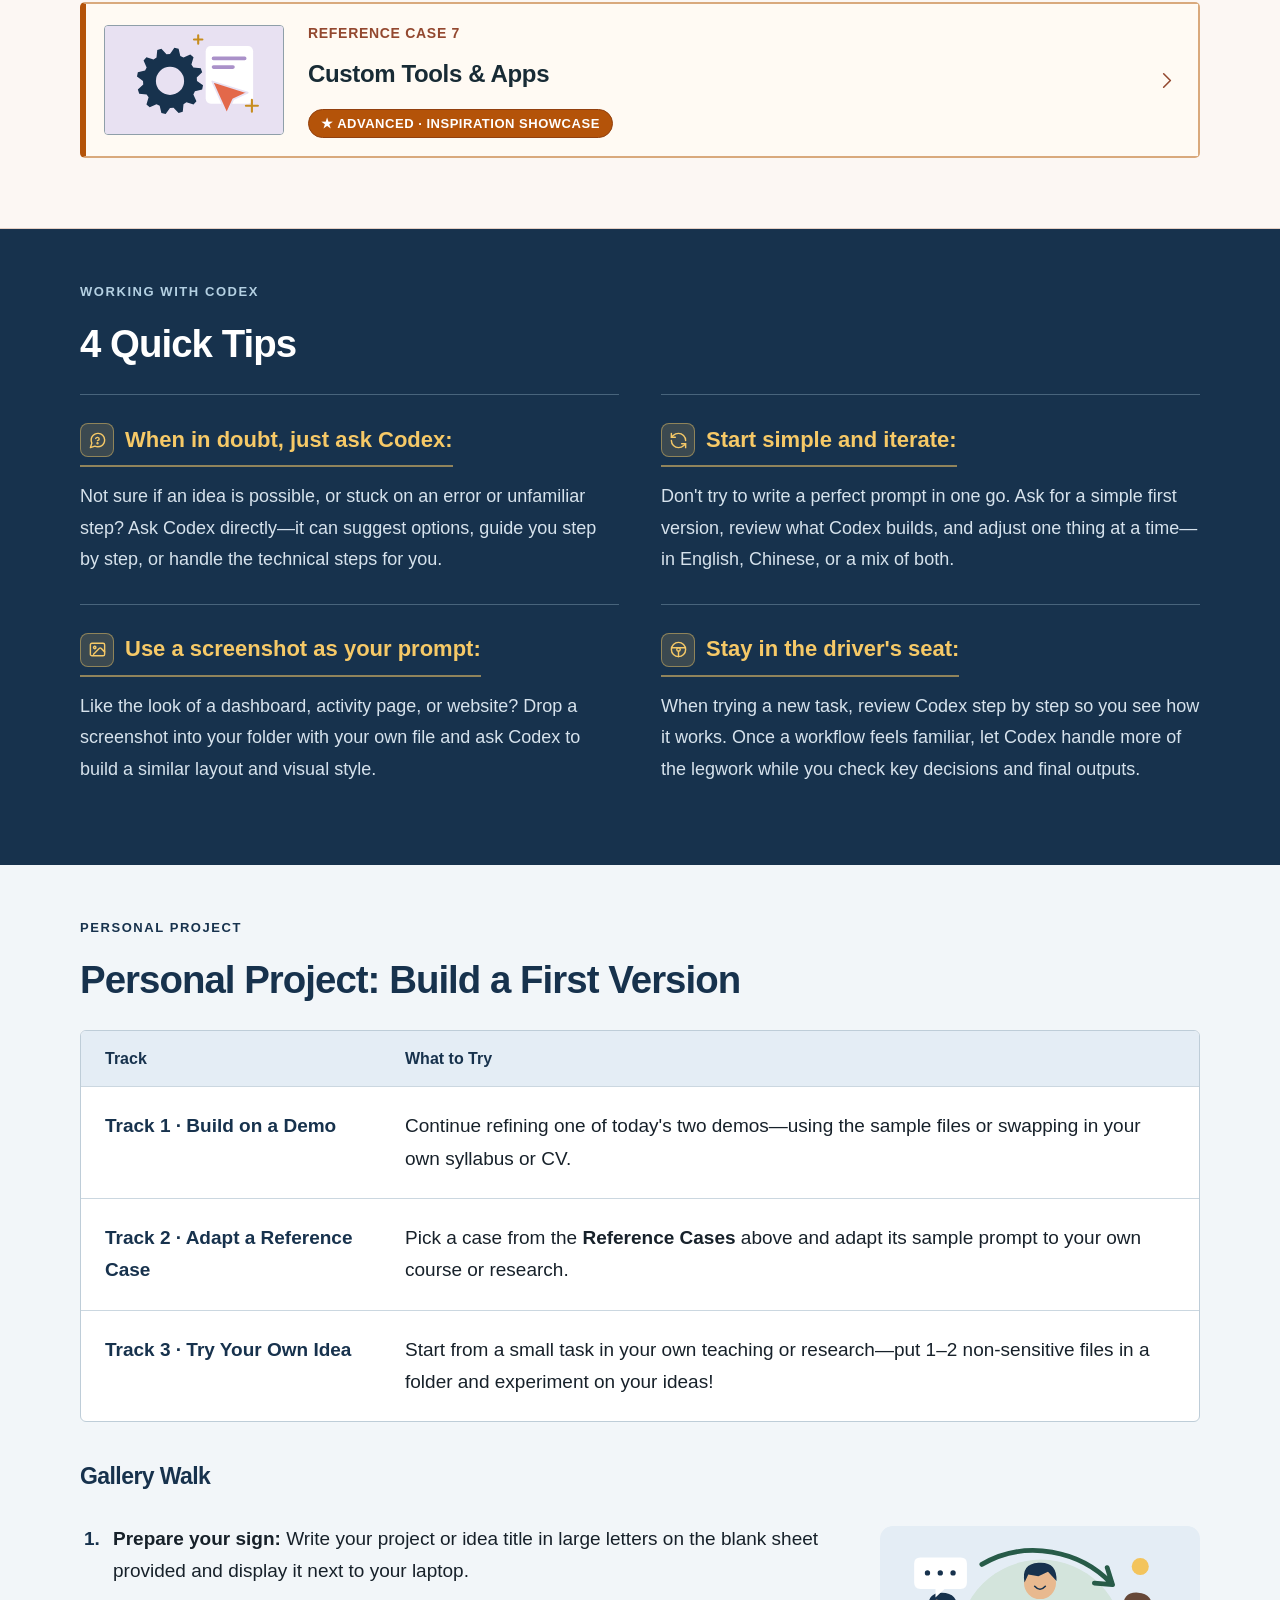
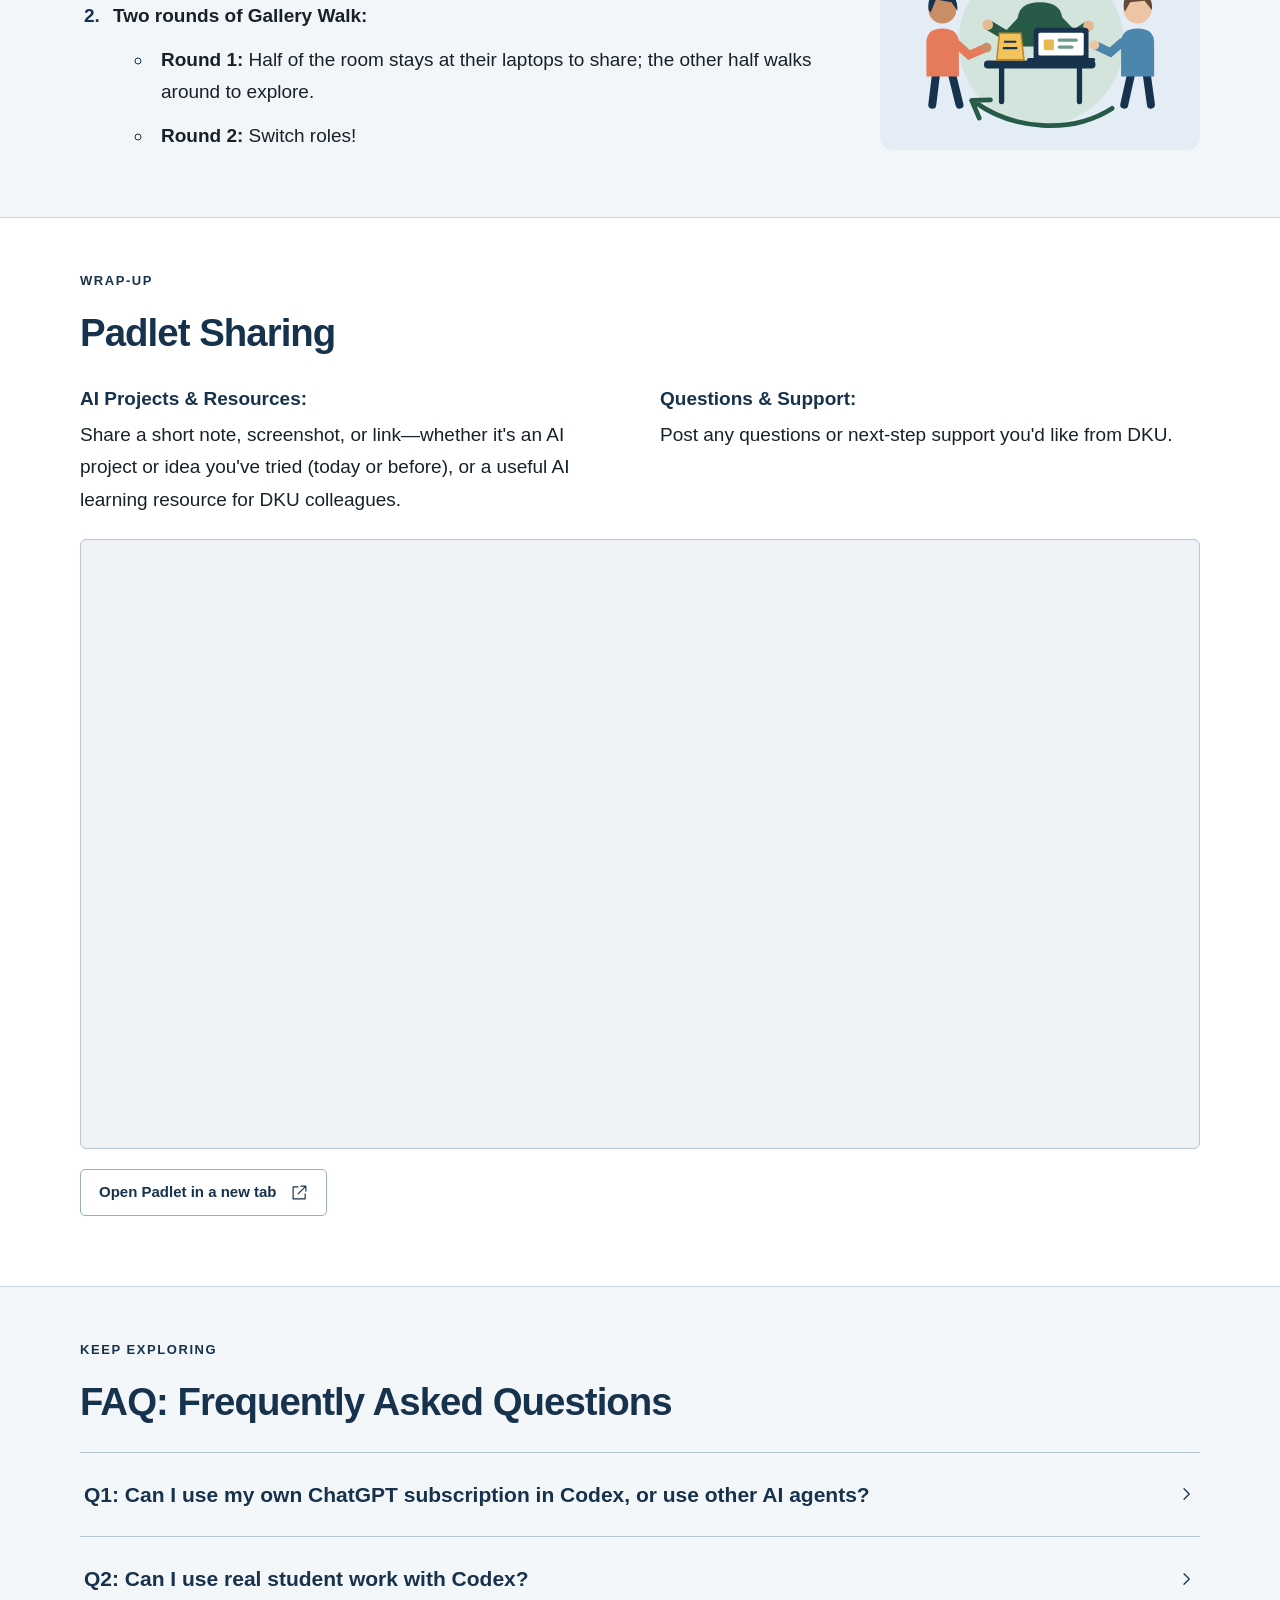
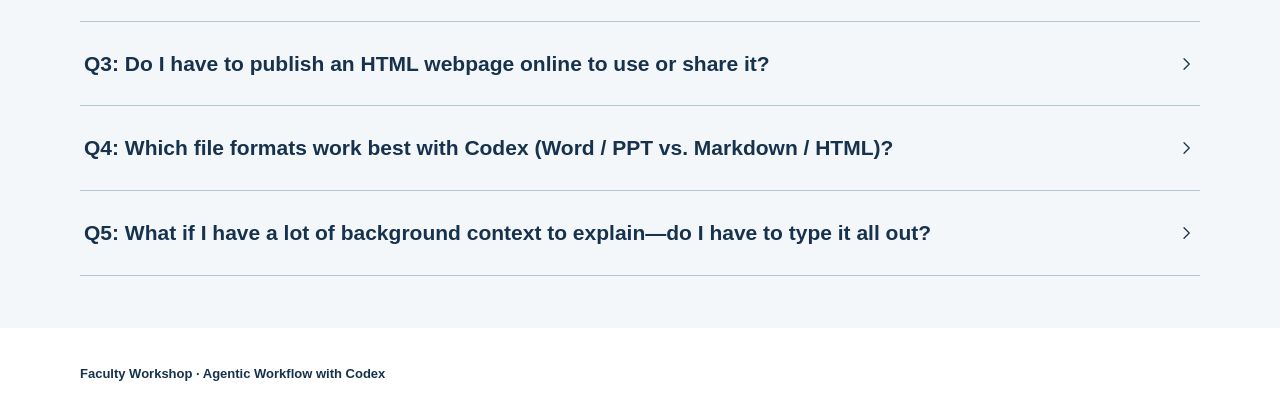
==== commit a54110a2: "Restore Yisu Zhou personal website inspiration" ====
--- a/index.html
+++ b/index.html
@@ -87,7 +87,7 @@
 </ul>
 </div></div></details></div></div></section>
 <section id="part2" class="section part-two"><div class="container"><div class="section-header"><p class="eyebrow">Part 2 · Vibe Coding / AI coding</p><h2>Vibe Coding: Build, Preview, Refine</h2><div class="section-description"><p><em>What it is:</em> Describing what you want in everyday language—English, Chinese, or a mix of both—so Codex builds a working webpage or small digital tool that you can preview, check, refine, and even publish. <strong>A personal website is just an accessible first demo</strong>—the exact same loop works for HTML slides, concept simulations, data dashboards, and even custom tools and apps to solve everyday teaching and research problems.</p>
-</div></div><div class="inspiration"><span>Real Faculty Websites for Inspiration</span><div><a href="https://schieborn.de/en/">Dirk Schieborn · Reutlingen Univ.</a><a href="https://gking.harvard.edu/">Gary King · Harvard</a></div></div><div class="demo-intro"><div class="demo-heading"><h3>Demo 2: Turn a CV into a personal website</h3><span class="step-count" data-counter="2">0 / 4 steps</span></div><figure class="demo-preview"><img src="assets/demo-personal-site.jpg" alt="Sheldon Cooper personal website" loading="lazy"></figure></div><div class="demo-table-wrap"><table class="demo-table"><thead><tr><th scope="col">Step</th><th scope="col">What to Do &amp; Sample Prompts</th></tr></thead><tbody><tr><th scope="row"><label class="step-check" for="demo-2-step-1"><input type="checkbox" id="demo-2-step-1" data-step="demo-2-step-1"><span><strong>Step 1</strong><br>Set up project</span></label></th><td><div class="step-instructions"><strong>1.</strong> Create a folder <strong><code>Demo 2</code></strong> on your Desktop.<span class="instruction-gap" aria-hidden="true"></span><strong>2.</strong> Download these two sample files from the website into <strong><code>Demo 2</code></strong>:<span class="download-item"><span class="download-file"><strong>File 2A:</strong><code class="filename">Sheldon_Sample_CV.docx</code></span><a class="download" href="files/Sheldon_Sample_CV.docx" download="Sheldon_Sample_CV.docx"><svg class="icon " viewBox="0 0 24 24" fill="none" stroke="currentColor" stroke-width="1.65" stroke-linecap="round" stroke-linejoin="round" aria-hidden="true"><path d="M12 3v11m-4-4 4 4 4-4M4 15v5h16v-5"/></svg><span>Download</span></a></span><span class="download-item"><span class="download-file"><strong>File 2B:</strong><code class="filename">Sheldon_Portrait.png</code></span><a class="download" href="files/Sheldon_Portrait.png" download="Sheldon_Portrait.png"><svg class="icon " viewBox="0 0 24 24" fill="none" stroke="currentColor" stroke-width="1.65" stroke-linecap="round" stroke-linejoin="round" aria-hidden="true"><path d="M12 3v11m-4-4 4 4 4-4M4 15v5h16v-5"/></svg><span>Download</span></a></span><br><em>(Tip: Feel free to swap these for your own public CV or DKU bio and photo)</em><span class="instruction-gap" aria-hidden="true"></span><strong>3.</strong> In <strong>Codex</strong>, click <strong>Create project</strong>, name it <strong><code>Demo 2</code></strong>, and add your Desktop folder <strong><code>Demo 2</code></strong> as the source folder.</div></td></tr><tr><th scope="row"><label class="step-check" for="demo-2-step-2"><input type="checkbox" id="demo-2-step-2" data-step="demo-2-step-2"><span><strong>Step 2</strong><br>Generate &amp; preview</span></label></th><td><div class="step-instructions"><strong>1.</strong> Ask Codex to build a personal website using the CV and photo in your folder.<span class="instruction-gap" aria-hidden="true"></span><strong>Sample prompt</strong> <em>(click Copy and adjust the name if using your own CV)</em> :<br><div class="prompt-box"><div class="prompt-head"><span>Sample prompt</span><button class="copy-button" type="button" data-copy="Use the CV and portrait in the folder to create a personal website for Sheldon Cooper." aria-label="Copy prompt"><svg class="icon " viewBox="0 0 24 24" fill="none" stroke="currentColor" stroke-width="1.65" stroke-linecap="round" stroke-linejoin="round" aria-hidden="true"><rect x="8" y="8" width="12" height="13" rx="2"/><path d="M16 8V3H3v13h5"/></svg><span>Copy</span></button></div><pre><code>Use the CV and portrait in the folder to create a personal website for Sheldon Cooper.</code></pre></div><strong>2.</strong> Preview and inspect the generated webpage (HTML file).</div></td></tr><tr><th scope="row"><label class="step-check" for="demo-2-step-3"><input type="checkbox" id="demo-2-step-3" data-step="demo-2-step-3"><span><strong>Step 3</strong><br>Check &amp; revise</span></label></th><td><div class="step-instructions"><strong>1.</strong> Make <strong>at least 1 edit</strong> using either method:<br>&nbsp;&nbsp;• <strong>Annotation:</strong> Highlight an item in the preview and ask Codex to edit or remove it.<br>&nbsp;&nbsp;• <strong>Chat:</strong> Request a change <em>(e.g., “Add an Office Hours section”, or “Give the website a Star Wars-inspired look”)</em> <button class="copy-button" type="button" data-copy="Give the website a Star Wars-inspired look" aria-label="Copy prompt"><svg class="icon " viewBox="0 0 24 24" fill="none" stroke="currentColor" stroke-width="1.65" stroke-linecap="round" stroke-linejoin="round" aria-hidden="true"><rect x="8" y="8" width="12" height="13" rx="2"/><path d="M16 8V3H3v13h5"/></svg><span>Copy</span></button>.<span class="instruction-gap" aria-hidden="true"></span><strong>2.</strong> Refresh your browser to check the update.</div></td></tr><tr><th scope="row"><label class="step-check" for="demo-2-step-4"><input type="checkbox" id="demo-2-step-4" data-step="demo-2-step-4"><span><strong>Step 4</strong><br><em>(Optional)</em><br>Publish online</span></label></th><td><div class="step-instructions"><strong>1.</strong> Sign up for a free account at <a href="https://github.com">github.com</a> <em>(if you don’t have one yet)</em>.<span class="instruction-gap" aria-hidden="true"></span><strong>2.</strong> Ask Codex to publish the webpage to GitHub Pages. It will walk you through a quick one-time GitHub verification—just follow its prompts.<span class="instruction-gap" aria-hidden="true"></span><strong>Sample prompt</strong> : <div class="prompt-box"><div class="prompt-head"><span>Sample prompt</span><button class="copy-button" type="button" data-copy="Help me publish this website to GitHub Pages and give me a shareable link." aria-label="Copy prompt"><svg class="icon " viewBox="0 0 24 24" fill="none" stroke="currentColor" stroke-width="1.65" stroke-linecap="round" stroke-linejoin="round" aria-hidden="true"><rect x="8" y="8" width="12" height="13" rx="2"/><path d="M16 8V3H3v13h5"/></svg><span>Copy</span></button></div><pre><code>Help me publish this website to GitHub Pages and give me a shareable link.</code></pre></div></div></td></tr></tbody></table></div><p class="publishing-note"><em>More publishing options (including ChatGPT Sites for ChatGPT subscription accounts) are in the <a href="#faq-q3" data-open="faq-q3">FAQ</a> below.</em></p><div class="references"><h3>More Vibe Coding Examples</h3><details class="reference-case" id="reference-4"><summary><span class="case-thumbnail"><img src="assets/topic-slides.svg" alt="HTML course pages and slides" loading="lazy"></span><span class="case-summary-copy"><span class="case-index">Reference Case 4</span><span class="case-title">Course Pages &amp; HTML Slides</span></span><svg class="icon case-chevron" viewBox="0 0 24 24" fill="none" stroke="currentColor" stroke-width="1.65" stroke-linecap="round" stroke-linejoin="round" aria-hidden="true"><path d="m8 5 7 7-7 7"/></svg></summary><div class="case-content"><div class="case-block"><h4>What it does</h4><p>Turn static course materials—such as a syllabus, lesson plans, reading guides, handouts, or resource lists—into a clean webpage or HTML slide deck that students can browse and use without extra logins—<strong>just like this workshop website</strong>.</p>
+</div></div><div class="inspiration"><span>Real Faculty Websites for Inspiration</span><div><a href="https://zhouyisu.org/">Yisu Zhou · DKU</a><a href="https://schieborn.de/en/">Dirk Schieborn · Reutlingen Univ.</a><a href="https://gking.harvard.edu/">Gary King · Harvard</a></div></div><div class="demo-intro"><div class="demo-heading"><h3>Demo 2: Turn a CV into a personal website</h3><span class="step-count" data-counter="2">0 / 4 steps</span></div><figure class="demo-preview"><img src="assets/demo-personal-site.jpg" alt="Sheldon Cooper personal website" loading="lazy"></figure></div><div class="demo-table-wrap"><table class="demo-table"><thead><tr><th scope="col">Step</th><th scope="col">What to Do &amp; Sample Prompts</th></tr></thead><tbody><tr><th scope="row"><label class="step-check" for="demo-2-step-1"><input type="checkbox" id="demo-2-step-1" data-step="demo-2-step-1"><span><strong>Step 1</strong><br>Set up project</span></label></th><td><div class="step-instructions"><strong>1.</strong> Create a folder <strong><code>Demo 2</code></strong> on your Desktop.<span class="instruction-gap" aria-hidden="true"></span><strong>2.</strong> Download these two sample files from the website into <strong><code>Demo 2</code></strong>:<span class="download-item"><span class="download-file"><strong>File 2A:</strong><code class="filename">Sheldon_Sample_CV.docx</code></span><a class="download" href="files/Sheldon_Sample_CV.docx" download="Sheldon_Sample_CV.docx"><svg class="icon " viewBox="0 0 24 24" fill="none" stroke="currentColor" stroke-width="1.65" stroke-linecap="round" stroke-linejoin="round" aria-hidden="true"><path d="M12 3v11m-4-4 4 4 4-4M4 15v5h16v-5"/></svg><span>Download</span></a></span><span class="download-item"><span class="download-file"><strong>File 2B:</strong><code class="filename">Sheldon_Portrait.png</code></span><a class="download" href="files/Sheldon_Portrait.png" download="Sheldon_Portrait.png"><svg class="icon " viewBox="0 0 24 24" fill="none" stroke="currentColor" stroke-width="1.65" stroke-linecap="round" stroke-linejoin="round" aria-hidden="true"><path d="M12 3v11m-4-4 4 4 4-4M4 15v5h16v-5"/></svg><span>Download</span></a></span><br><em>(Tip: Feel free to swap these for your own public CV or DKU bio and photo)</em><span class="instruction-gap" aria-hidden="true"></span><strong>3.</strong> In <strong>Codex</strong>, click <strong>Create project</strong>, name it <strong><code>Demo 2</code></strong>, and add your Desktop folder <strong><code>Demo 2</code></strong> as the source folder.</div></td></tr><tr><th scope="row"><label class="step-check" for="demo-2-step-2"><input type="checkbox" id="demo-2-step-2" data-step="demo-2-step-2"><span><strong>Step 2</strong><br>Generate &amp; preview</span></label></th><td><div class="step-instructions"><strong>1.</strong> Ask Codex to build a personal website using the CV and photo in your folder.<span class="instruction-gap" aria-hidden="true"></span><strong>Sample prompt</strong> <em>(click Copy and adjust the name if using your own CV)</em> :<br><div class="prompt-box"><div class="prompt-head"><span>Sample prompt</span><button class="copy-button" type="button" data-copy="Use the CV and portrait in the folder to create a personal website for Sheldon Cooper." aria-label="Copy prompt"><svg class="icon " viewBox="0 0 24 24" fill="none" stroke="currentColor" stroke-width="1.65" stroke-linecap="round" stroke-linejoin="round" aria-hidden="true"><rect x="8" y="8" width="12" height="13" rx="2"/><path d="M16 8V3H3v13h5"/></svg><span>Copy</span></button></div><pre><code>Use the CV and portrait in the folder to create a personal website for Sheldon Cooper.</code></pre></div><strong>2.</strong> Preview and inspect the generated webpage (HTML file).</div></td></tr><tr><th scope="row"><label class="step-check" for="demo-2-step-3"><input type="checkbox" id="demo-2-step-3" data-step="demo-2-step-3"><span><strong>Step 3</strong><br>Check &amp; revise</span></label></th><td><div class="step-instructions"><strong>1.</strong> Make <strong>at least 1 edit</strong> using either method:<br>&nbsp;&nbsp;• <strong>Annotation:</strong> Highlight an item in the preview and ask Codex to edit or remove it.<br>&nbsp;&nbsp;• <strong>Chat:</strong> Request a change <em>(e.g., “Add an Office Hours section”, or “Give the website a Star Wars-inspired look”)</em> <button class="copy-button" type="button" data-copy="Give the website a Star Wars-inspired look" aria-label="Copy prompt"><svg class="icon " viewBox="0 0 24 24" fill="none" stroke="currentColor" stroke-width="1.65" stroke-linecap="round" stroke-linejoin="round" aria-hidden="true"><rect x="8" y="8" width="12" height="13" rx="2"/><path d="M16 8V3H3v13h5"/></svg><span>Copy</span></button>.<span class="instruction-gap" aria-hidden="true"></span><strong>2.</strong> Refresh your browser to check the update.</div></td></tr><tr><th scope="row"><label class="step-check" for="demo-2-step-4"><input type="checkbox" id="demo-2-step-4" data-step="demo-2-step-4"><span><strong>Step 4</strong><br><em>(Optional)</em><br>Publish online</span></label></th><td><div class="step-instructions"><strong>1.</strong> Sign up for a free account at <a href="https://github.com">github.com</a> <em>(if you don’t have one yet)</em>.<span class="instruction-gap" aria-hidden="true"></span><strong>2.</strong> Ask Codex to publish the webpage to GitHub Pages. It will walk you through a quick one-time GitHub verification—just follow its prompts.<span class="instruction-gap" aria-hidden="true"></span><strong>Sample prompt</strong> : <div class="prompt-box"><div class="prompt-head"><span>Sample prompt</span><button class="copy-button" type="button" data-copy="Help me publish this website to GitHub Pages and give me a shareable link." aria-label="Copy prompt"><svg class="icon " viewBox="0 0 24 24" fill="none" stroke="currentColor" stroke-width="1.65" stroke-linecap="round" stroke-linejoin="round" aria-hidden="true"><rect x="8" y="8" width="12" height="13" rx="2"/><path d="M16 8V3H3v13h5"/></svg><span>Copy</span></button></div><pre><code>Help me publish this website to GitHub Pages and give me a shareable link.</code></pre></div></div></td></tr></tbody></table></div><p class="publishing-note"><em>More publishing options (including ChatGPT Sites for ChatGPT subscription accounts) are in the <a href="#faq-q3" data-open="faq-q3">FAQ</a> below.</em></p><div class="references"><h3>More Vibe Coding Examples</h3><details class="reference-case" id="reference-4"><summary><span class="case-thumbnail"><img src="assets/topic-slides.svg" alt="HTML course pages and slides" loading="lazy"></span><span class="case-summary-copy"><span class="case-index">Reference Case 4</span><span class="case-title">Course Pages &amp; HTML Slides</span></span><svg class="icon case-chevron" viewBox="0 0 24 24" fill="none" stroke="currentColor" stroke-width="1.65" stroke-linecap="round" stroke-linejoin="round" aria-hidden="true"><path d="m8 5 7 7-7 7"/></svg></summary><div class="case-content"><div class="case-block"><h4>What it does</h4><p>Turn static course materials—such as a syllabus, lesson plans, reading guides, handouts, or resource lists—into a clean webpage or HTML slide deck that students can browse and use without extra logins—<strong>just like this workshop website</strong>.</p>
 </div><div class="quick-demo"><h4>Try a quick demo</h4><p class="practice-description"><em>(turn a syllabus + lesson plan into an interactive HTML slide deck for class)</em></p><ol class="practice-steps"><li><p>Put your own syllabus and a 1-page lesson plan into a Codex folder — <strong>or download our mock intro research-methods files:</strong> <span class="download-item"><span class="download-file"><strong>File 1B:</strong><code class="filename">Sample_Syllabus_Spring2025.docx</code></span><a class="download" href="files/Sample_Syllabus_Spring2025.docx" download="Sample_Syllabus_Spring2025.docx"><svg class="icon " viewBox="0 0 24 24" fill="none" stroke="currentColor" stroke-width="1.65" stroke-linecap="round" stroke-linejoin="round" aria-hidden="true"><path d="M12 3v11m-4-4 4 4 4-4M4 15v5h16v-5"/></svg><span>Download</span></a></span><span class="download-item"><span class="download-file"><strong>File 3A:</strong><code class="filename">Sample_Lesson_Plan_Week2.docx</code></span><a class="download" href="files/Sample_Lesson_Plan_Week2.docx" download="Sample_Lesson_Plan_Week2.docx"><svg class="icon " viewBox="0 0 24 24" fill="none" stroke="currentColor" stroke-width="1.65" stroke-linecap="round" stroke-linejoin="round" aria-hidden="true"><path d="M12 3v11m-4-4 4 4 4-4M4 15v5h16v-5"/></svg><span>Download</span></a></span></p>
 </li><li><p>Send the sample prompt below to build an HTML slide deck based on the syllabus and the lesson plan:</p>
 <div class="prompt-box"><div class="prompt-head"><span>Sample prompt</span><button class="copy-button" type="button" data-copy="Read the syllabus and Week 2 lesson plan in this folder, and create a clean, single-file HTML slide deck for this 75-minute class." aria-label="Copy prompt"><svg class="icon " viewBox="0 0 24 24" fill="none" stroke="currentColor" stroke-width="1.65" stroke-linecap="round" stroke-linejoin="round" aria-hidden="true"><rect x="8" y="8" width="12" height="13" rx="2"/><path d="M16 8V3H3v13h5"/></svg><span>Copy</span></button></div><pre><code>Read the syllabus and Week 2 lesson plan in this folder, and create a clean, single-file HTML slide deck for this 75-minute class.</code></pre></div>
